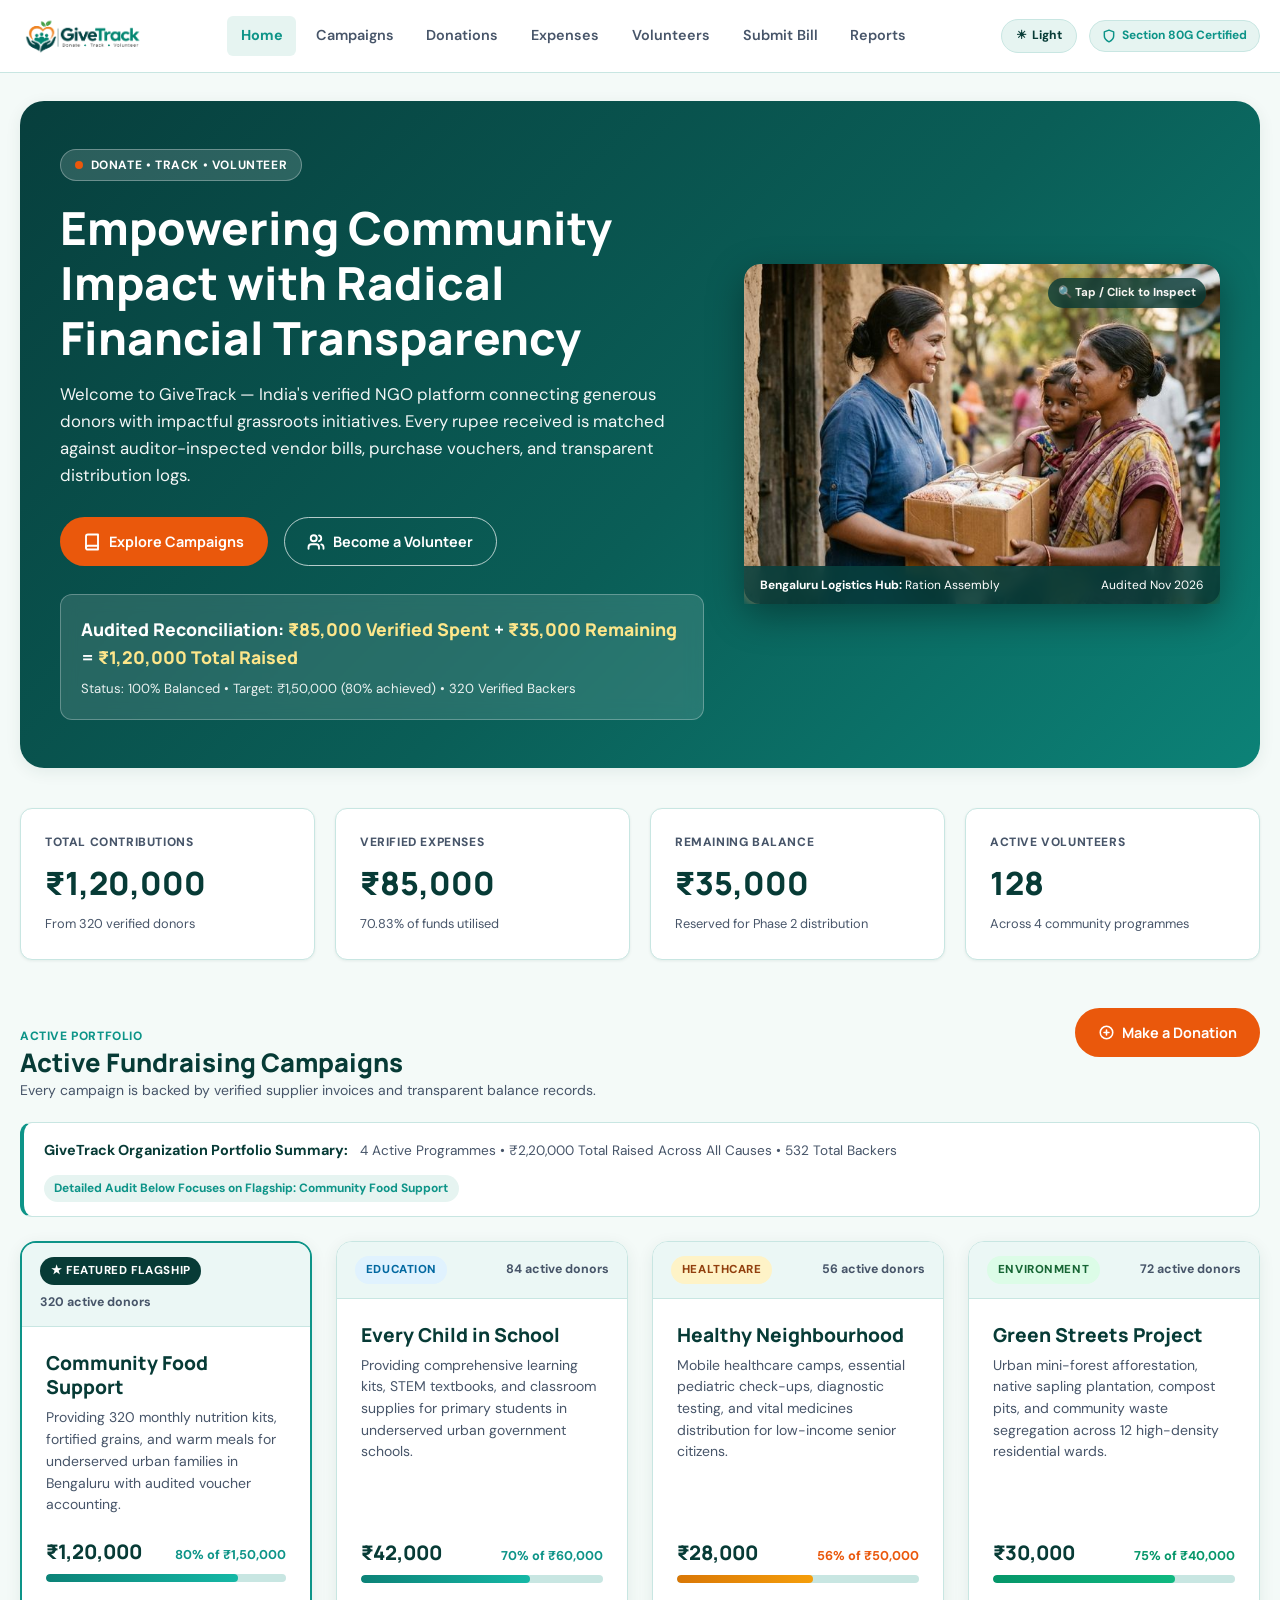
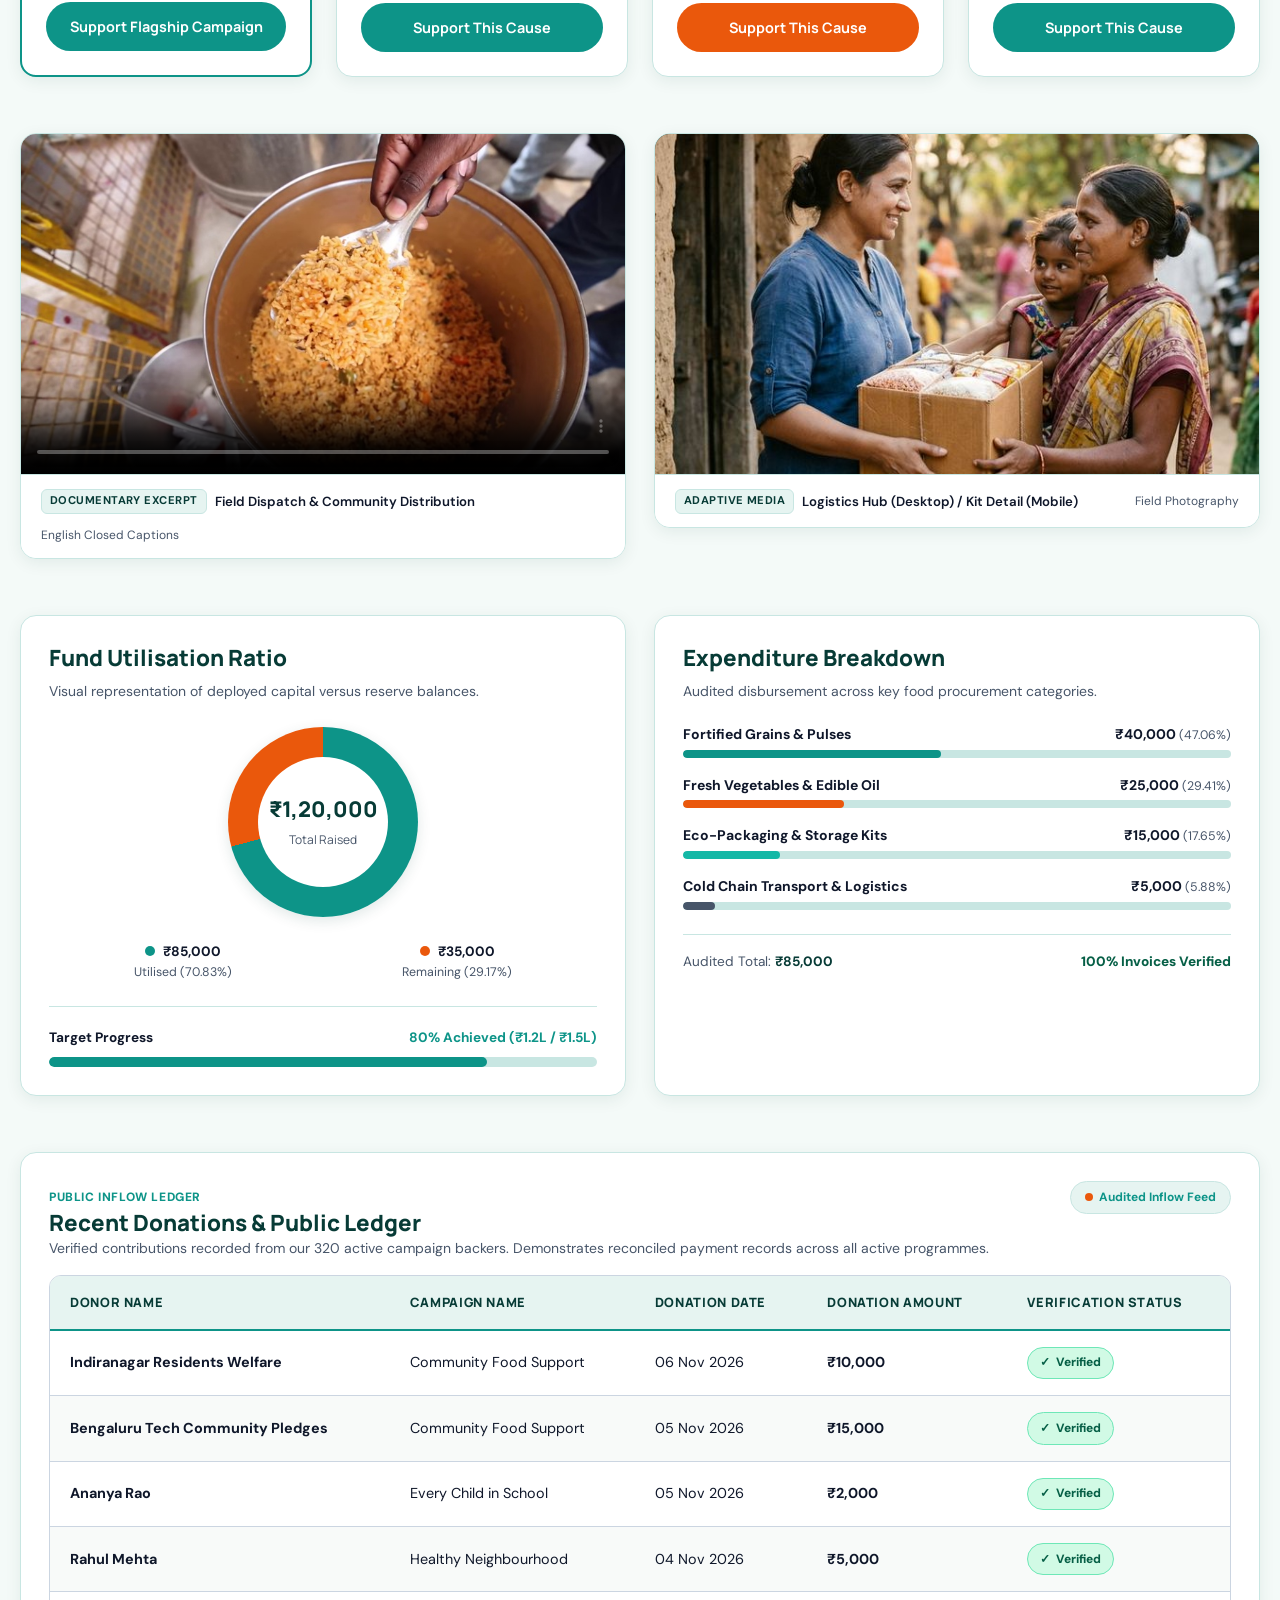
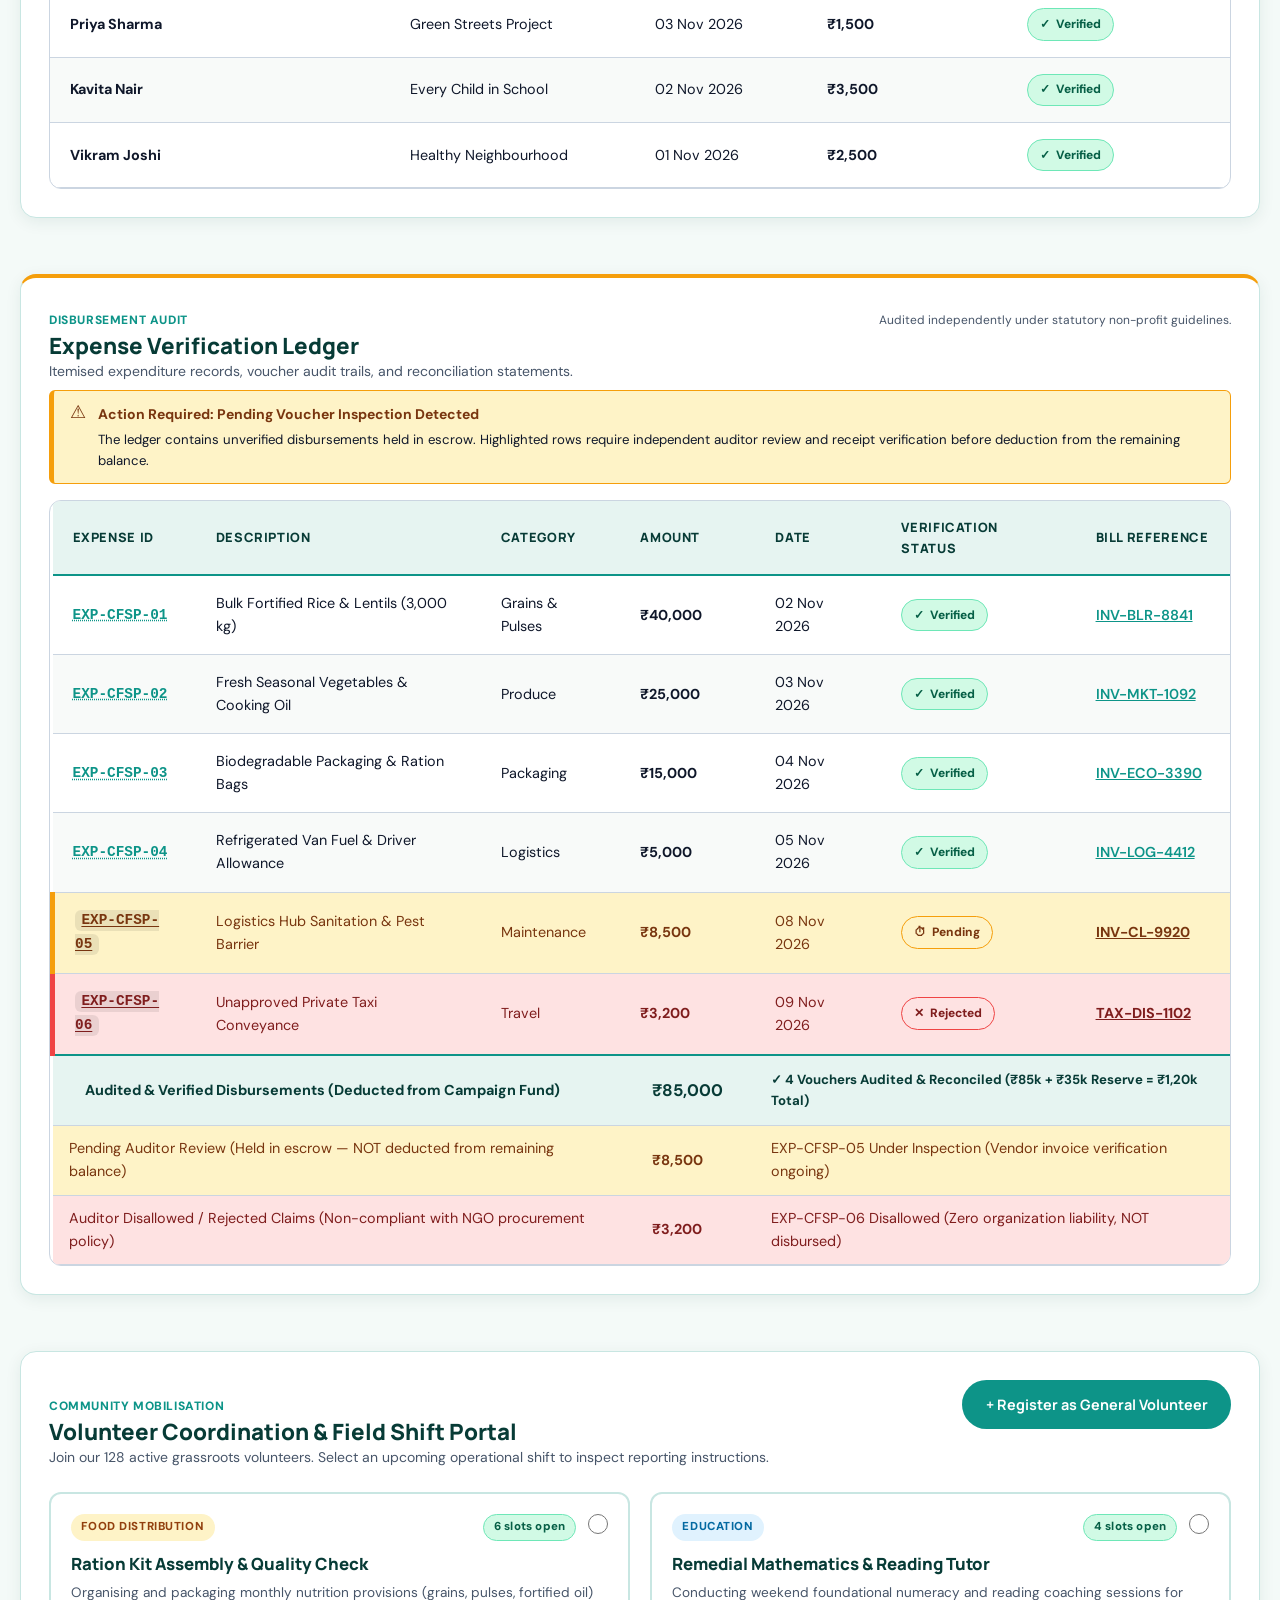
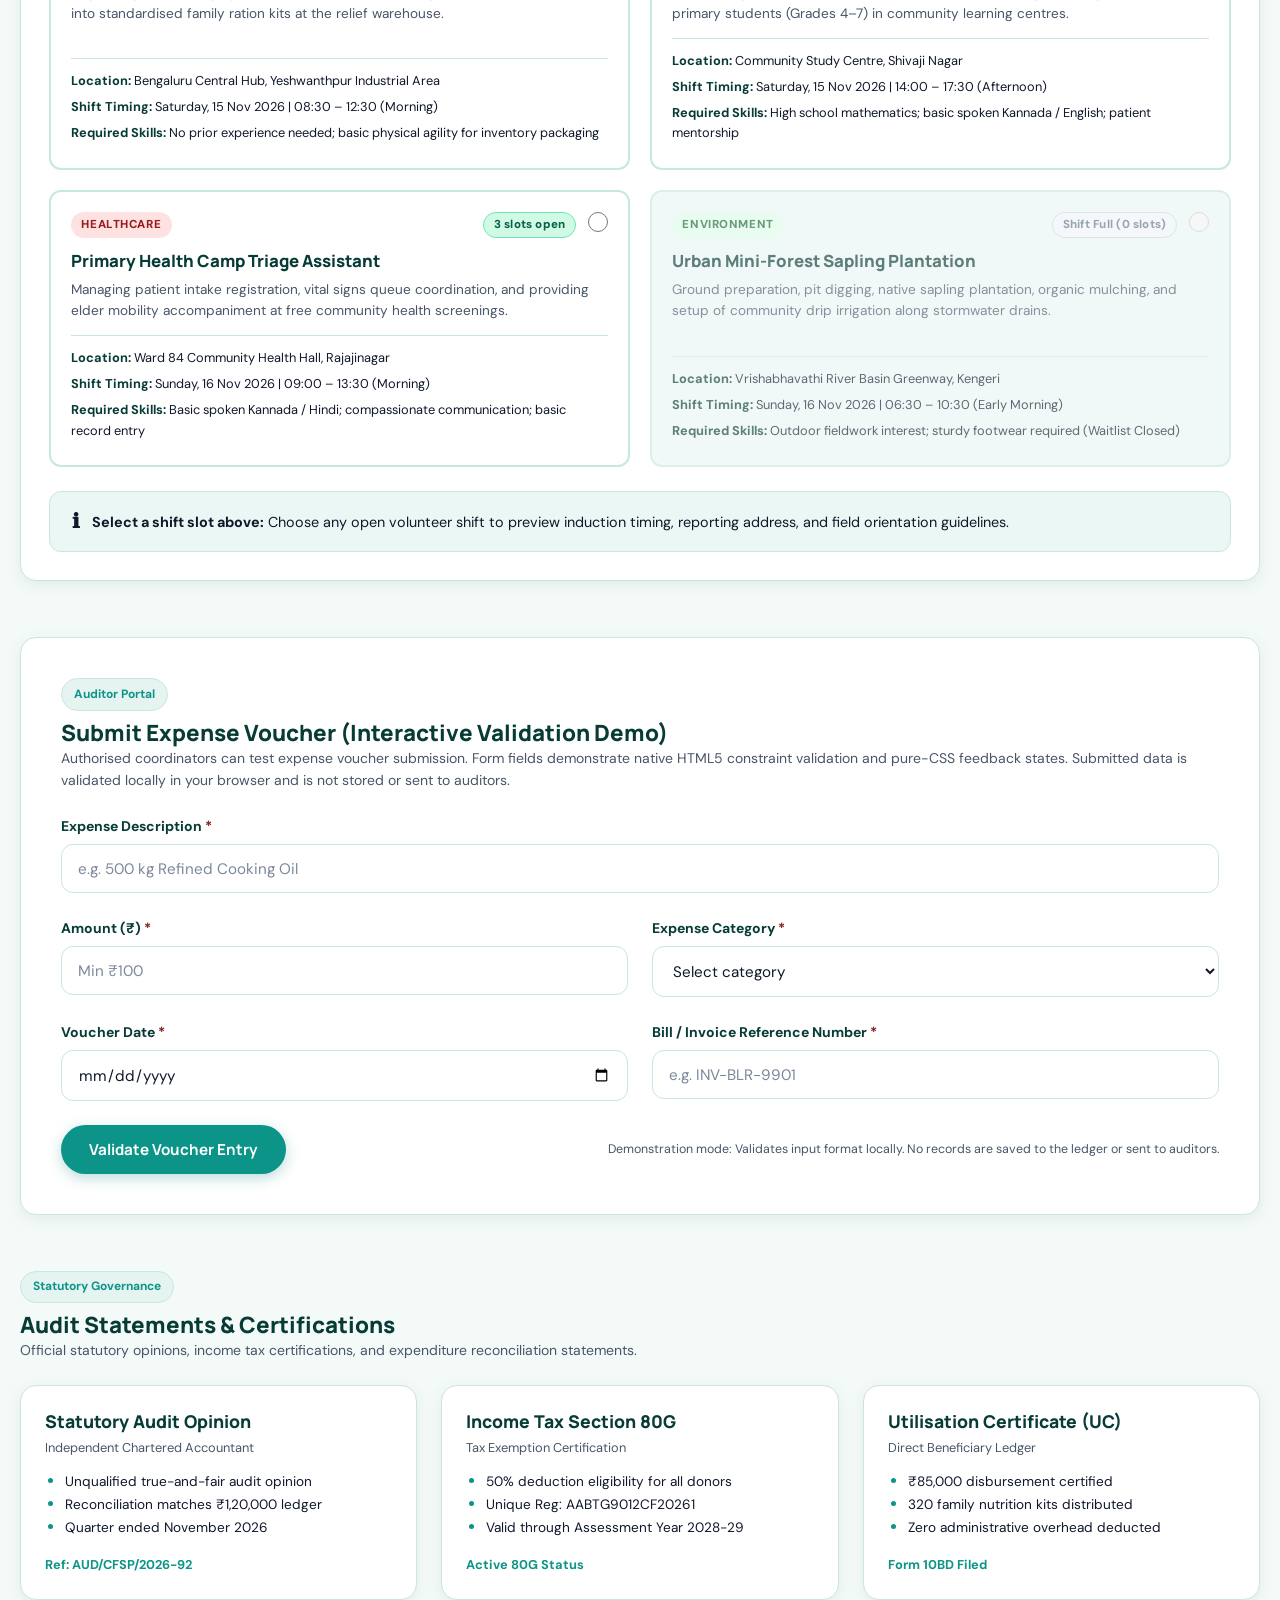
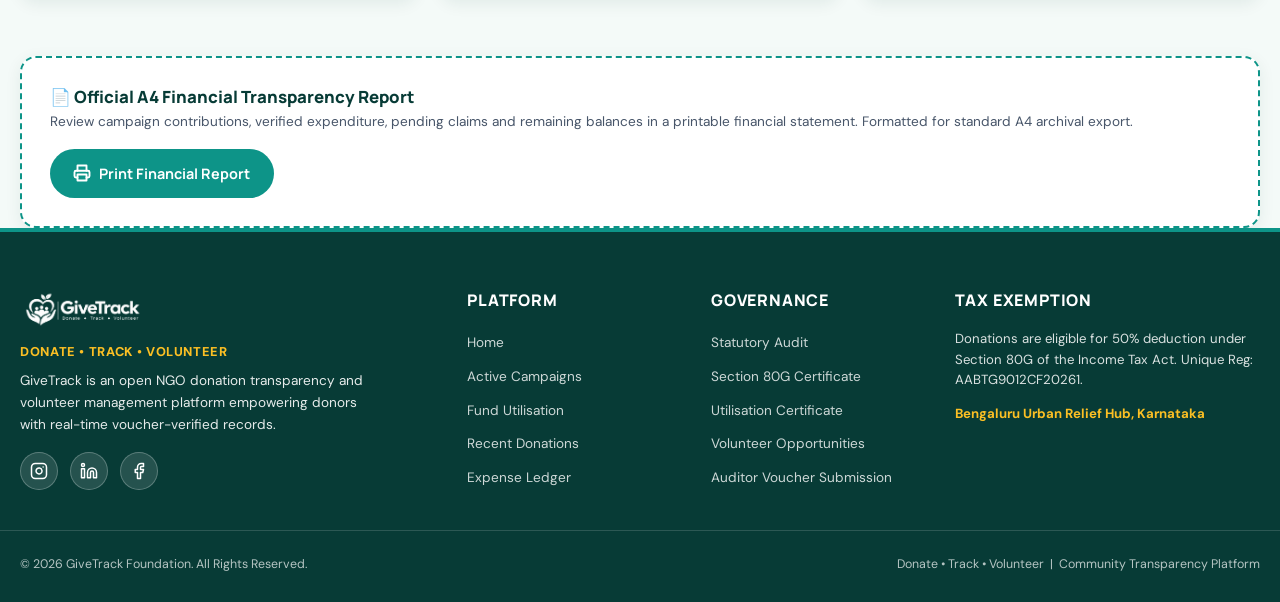
==== index.html @ a22a3635 "Lab 2 files" ====
<!DOCTYPE html>
<html lang="en">
<head>
  <meta charset="UTF-8" />
  <meta name="viewport" content="width=device-width, initial-scale=1.0" />
  <meta name="description" content="GiveTrack - NGO Donation Transparency and Volunteer Matching Platform. Real-time fund tracking, verified vouchers, and community empowerment." />
  <title>GiveTrack | NGO Donation Transparency & Volunteer Platform</title>

  <!-- Google Fonts: Manrope (Headings) & DM Sans (UI/Body) -->
  <link rel="preconnect" href="https://fonts.googleapis.com" />
  <link rel="preconnect" href="https://fonts.gstatic.com" crossorigin />
  <link href="https://fonts.googleapis.com/css2?family=DM+Sans:ital,opsz,wght@0,9..40,400..700;1,9..40,400..700&family=Manrope:wght@400..800&display=swap" rel="stylesheet" />

  <!-- 100% Pure Vanilla CSS (No Frameworks, Zero JavaScript) -->
  <link rel="stylesheet" href="style.css" />
</head>
<body>

  <!-- ====================================================================== -->
  <!-- ACCESSIBLE PURE CSS CONTROLS (Zero JavaScript)                         -->
  <!-- ====================================================================== -->
  <!-- 1. Pure CSS Theme Toggle Checkbox -->
  <input type="checkbox" id="theme-toggle" class="theme-toggle-input" aria-label="Toggle Dark Mode Theme" />

  <!-- 2. Pure CSS Mobile Navigation Drawer Checkbox -->
  <input type="checkbox" id="nav-toggle" class="nav-toggle-checkbox" aria-label="Toggle Mobile Navigation Menu" />

  <!-- ====================================================================== -->
  <!-- A. HEADER & PURE CSS NAVIGATION                                        -->
  <!-- ====================================================================== -->
  <header class="header-glass">
    <div class="max-w-7xl header-inner">
      
      <!-- GiveTrack Original Logo -->
      <a href="#home" class="brand-logo-link" aria-label="GiveTrack Home">
        <img src="assets/givetrack-logo.png" alt="GiveTrack Logo — Donate, Track, Volunteer" class="brand-logo-img" />
      </a>

      <!-- Mobile Hamburger Toggle Label -->
      <label for="nav-toggle" class="nav-toggle-label" aria-label="Open Navigation Menu">
        <svg viewBox="0 0 24 24" fill="none" stroke="currentColor" stroke-width="2.5" stroke-linecap="round" stroke-linejoin="round" aria-hidden="true">
          <line x1="3" y1="12" x2="21" y2="12"></line>
          <line x1="3" y1="6" x2="21" y2="6"></line>
          <line x1="3" y1="18" x2="21" y2="18"></line>
        </svg>
      </label>

      <!-- Main Navigation Menu -->
      <nav class="main-navigation" aria-label="Main Navigation">
        <a href="#home" class="nav-item active">Home</a>
        <a href="#campaigns" class="nav-item">Campaigns</a>
        <a href="#transparency" class="nav-item">Donations</a>
        <a href="#expenses" class="nav-item">Expenses</a>
        <a href="#volunteers" class="nav-item">Volunteers</a>
        <a href="#expense-submission" class="nav-item">Submit Bill</a>
        <a href="#reports" class="nav-item">Reports</a>
      </nav>

      <!-- Header Actions: Theme Switcher & Section 80G Certified Badge -->
      <div class="header-actions">
        <!-- Pure CSS Theme Toggle Control -->
        <label for="theme-toggle" class="theme-toggle-btn" tabindex="0" title="Switch Theme (Light / Dark)" aria-label="Toggle site theme">
          <span class="theme-icon-light" aria-hidden="true">☀ <span style="font-weight: 800;">Light</span></span>
          <span class="theme-icon-dark" aria-hidden="true">🌙 <span style="font-weight: 800;">Dark</span></span>
        </label>

        <span class="badge-audited">
          <svg width="14" height="14" viewBox="0 0 24 24" fill="none" stroke="currentColor" stroke-width="2.5" stroke-linecap="round" stroke-linejoin="round" aria-hidden="true">
            <path d="M12 22s8-4 8-10V5l-8-3-8 3v7c0 6 8 10 8 10z"></path>
          </svg>
          Section 80G Certified
        </span>
      </div>

    </div>
  </header>

  <main class="max-w-7xl">

    <!-- Print-Only Document Header (Active only in @media print) -->
    <div class="print-only-header" aria-hidden="true">
      <div style="display: flex; justify-content: space-between; align-items: flex-end; border-bottom: 2pt solid #073B36; padding-bottom: 8pt; margin-bottom: 12pt;">
        <div>
          <h1 style="font-size: 16pt; font-weight: 800; color: #073B36; margin: 0; letter-spacing: -0.01em;">GiveTrack™ Financial Transparency &amp; Audit Report</h1>
          <p style="font-size: 8.5pt; color: #334155; margin: 2pt 0 0;">Official Statutory Expenditure Reconciliation &bull; Community Food Support Programme</p>
        </div>
        <div style="text-align: right; font-size: 7.5pt; color: #475569; line-height: 1.35;">
          <strong>A4 Archival Report</strong><br>
          Date: 11 November 2026 &bull; Status: Reconciled
        </div>
      </div>
    </div>

    <!-- ==================================================================== -->
    <!-- B. HOMEPAGE WELCOME HERO                                                -->
    <!-- ==================================================================== -->
    <section id="home" class="welcome-hero" aria-labelledby="home-hero-heading">
      <div class="hero-grid">

        <!-- Left: Platform Mission & Quick Actions -->
        <div class="hero-content">
          <div class="tagline-pill">
            <span class="pulse-dot" aria-hidden="true"></span>
            <span>Donate • Track • Volunteer</span>
          </div>

          <h1 id="home-hero-heading" class="hero-title">
            Empowering Community Impact with Radical Financial Transparency
          </h1>

          <p class="hero-lead">
            Welcome to GiveTrack — India's verified NGO platform connecting generous donors with impactful grassroots initiatives. Every rupee received is matched against auditor-inspected vendor bills, purchase vouchers, and transparent distribution logs.
          </p>

          <!-- Action Buttons -->
          <div class="hero-cta-group">
            <a href="#campaigns" class="btn-orange">
              <svg width="18" height="18" viewBox="0 0 24 24" fill="none" stroke="currentColor" stroke-width="2.5" stroke-linecap="round" stroke-linejoin="round" aria-hidden="true"><path d="M4 19.5A2.5 2.5 0 0 1 6.5 17H20"/><path d="M6.5 2H20v20H6.5A2.5 2.5 0 0 1 4 19.5v-15A2.5 2.5 0 0 1 6.5 2z"/></svg>
              Explore Campaigns
            </a>
            <a href="#volunteers" class="btn-outline-white">
              <svg width="18" height="18" viewBox="0 0 24 24" fill="none" stroke="currentColor" stroke-width="2.5" stroke-linecap="round" stroke-linejoin="round" aria-hidden="true"><path d="M16 21v-2a4 4 0 0 0-4-4H6a4 4 0 0 0-4 4v2"/><circle cx="9" cy="7" r="4"/><path d="M22 21v-2a4 4 0 0 0-3-3.87"/><path d="M16 3.13a4 4 0 0 1 0 7.75"/></svg>
              Become a Volunteer
            </a>
          </div>

          <!-- Mandatory Financial Accounting Balance Formula -->
          <div class="reconciliation-card">
            <p class="reconciliation-formula">
              Audited Reconciliation:
              <span>₹85,000 Verified Spent</span> + <span>₹35,000 Remaining</span> = <span>₹1,20,000 Total Raised</span>
            </p>
            <p style="font-size: 0.825rem; color: rgba(255, 255, 255, 0.9); margin-top: 0.4rem;">
              Status: 100% Balanced • Target: ₹1,50,000 (80% achieved) • 320 Verified Backers
            </p>
          </div>
        </div>

        <!-- Right: Authentic Documentary Field Photography with Pure CSS Zoom Interaction -->
        <figure class="hero-photo-wrap" aria-label="GiveTrack community relief distribution hub">
          <input type="checkbox" id="hero-img-zoom" class="img-zoom-toggle" aria-label="Toggle enlarged photo inspection view" />
          <label for="hero-img-zoom" class="img-zoom-container" tabindex="0" title="Click, tap, or press Space to inspect photo" role="button" aria-pressed="false">
            <picture>
              <source media="(width < 40rem)" srcset="assets/campaign-mobile.jpg" />
              <source media="(width >= 40rem)" srcset="assets/campaign-desktop.jpg" />
              <img
                src="assets/campaign-desktop.jpg"
                alt="GiveTrack volunteers organising nutrition kits at Bengaluru community relief hub"
                class="hero-photo-img"
                width="580"
                height="340"
                loading="eager" />
            </picture>
            <span class="img-zoom-hint" aria-hidden="true">🔍 Tap / Click to Inspect</span>
            <span class="img-zoom-close" aria-hidden="true">✕ Click to Close</span>
          </label>
          <figcaption class="hero-photo-badge">
            <span><strong>Bengaluru Logistics Hub:</strong> Ration Assembly</span>
            <span>Audited Nov 2026</span>
          </figcaption>
        </figure>

      </div>
    </section>

    <!-- ==================================================================== -->
    <!-- C. DASHBOARD STATISTICS CARDS                                         -->
    <!-- ==================================================================== -->
    <section class="stats-grid" aria-label="Campaign Financial Statistics">
      <div class="stat-box">
        <p class="stat-label">Total Contributions</p>
        <p class="stat-val">₹1,20,000</p>
        <p class="stat-note">From 320 verified donors</p>
      </div>

      <div class="stat-box">
        <p class="stat-label">Verified Expenses</p>
        <p class="stat-val">₹85,000</p>
        <p class="stat-note">70.83% of funds utilised</p>
      </div>

      <div class="stat-box">
        <p class="stat-label">Remaining Balance</p>
        <p class="stat-val">₹35,000</p>
        <p class="stat-note">Reserved for Phase 2 distribution</p>
      </div>

      <div class="stat-box">
        <p class="stat-label">Active Volunteers</p>
        <p class="stat-val">128</p>
        <p class="stat-note">Across 4 community programmes</p>
      </div>
    </section>

    <!-- ==================================================================== -->
    <!-- D. ACTIVE CAMPAIGNS PORTFOLIO                                         -->
    <!-- ==================================================================== -->
    <section id="campaigns" style="margin-bottom: 3.5rem;" aria-labelledby="campaigns-heading">
      <div style="display: flex; flex-wrap: wrap; justify-content: space-between; align-items: baseline; gap: 0.5rem; margin-bottom: 1.25rem;">
        <div>
          <span style="font-size: 0.75rem; font-weight: 800; text-transform: uppercase; letter-spacing: 0.05em; color: var(--color-turquoise);">Active Portfolio</span>
          <h2 id="campaigns-heading" style="font-size: 1.6rem; font-weight: 800; color: var(--color-deep-teal);">
            Active Fundraising Campaigns
          </h2>
          <p style="font-size: 0.875rem; color: var(--color-muted);">
            Every campaign is backed by verified supplier invoices and transparent balance records.
          </p>
        </div>
        <a href="#simulate-donation" class="btn-orange">
          <svg width="15" height="15" viewBox="0 0 24 24" fill="none" stroke="currentColor" stroke-width="2.5" stroke-linecap="round" stroke-linejoin="round" aria-hidden="true"><circle cx="12" cy="12" r="10"/><line x1="12" y1="8" x2="12" y2="16"/><line x1="8" y1="12" x2="16" y2="12"/></svg>
          Make a Donation
        </a>
      </div>

      <!-- Portfolio Consolidated Rollup Banner -->
      <div style="background-color: var(--color-surface); border: 1px solid var(--color-mint-border); border-left: 4px solid var(--color-turquoise); border-radius: var(--radius-md); padding: 0.9rem 1.25rem; margin-bottom: 1.5rem; display: flex; flex-wrap: wrap; justify-content: space-between; align-items: center; gap: 0.75rem;">
        <div>
          <strong style="color: var(--color-deep-teal); font-size: 0.9rem;">GiveTrack Organization Portfolio Summary:</strong>
          <span style="font-size: 0.85rem; color: var(--color-muted); margin-left: 0.5rem;">4 Active Programmes • ₹2,20,000 Total Raised Across All Causes • 532 Total Backers</span>
        </div>
        <span style="font-size: 0.75rem; font-weight: 700; color: var(--color-turquoise); background-color: var(--color-light-mint); padding: 0.25rem 0.65rem; border-radius: var(--radius-full);">
          Detailed Audit Below Focuses on Flagship: Community Food Support
        </span>
      </div>

      <div class="campaigns-portfolio-grid">
        <!-- Campaign 0: Community Food Support Programme (Featured Flagship) -->
        <article class="campaign-card" style="border: 2px solid var(--color-turquoise);" aria-labelledby="c0-title">
          <div class="campaign-card-header" style="background-color: var(--color-surface-alt);">
            <span class="campaign-category-badge badge-flagship">★ Featured Flagship</span>
            <span class="campaign-donor-count">320 active donors</span>
          </div>
          <div class="campaign-card-body">
            <div>
              <h3 id="c0-title" class="campaign-card-title">Community Food Support</h3>
              <p class="campaign-card-desc">
                Providing 320 monthly nutrition kits, fortified grains, and warm meals for underserved urban families in Bengaluru with audited voucher accounting.
              </p>
            </div>
            <div>
              <div class="campaign-meta-row">
                <span style="font-family: var(--font-heading); font-size: 1.25rem; font-weight: 800; color: var(--color-deep-teal);">₹1,20,000</span>
                <span style="font-size: 0.8rem; font-weight: 700; color: var(--color-turquoise);">80% of ₹1,50,000</span>
              </div>
              <div class="campaign-progress-bar">
                <div class="campaign-progress-fill fill-turquoise" style="width: 80%;"></div>
              </div>
              <a href="#simulate-donation" class="btn-primary btn-block">Support Flagship Campaign</a>
            </div>
          </div>
        </article>

        <!-- Campaign 1: Every Child in School -->
        <article class="campaign-card" aria-labelledby="c1-title">
          <div class="campaign-card-header">
            <span class="campaign-category-badge badge-edu">Education</span>
            <span class="campaign-donor-count">84 active donors</span>
          </div>
          <div class="campaign-card-body">
            <div>
              <h3 id="c1-title" class="campaign-card-title">Every Child in School</h3>
              <p class="campaign-card-desc">
                Providing comprehensive learning kits, STEM textbooks, and classroom supplies for primary students in underserved urban government schools.
              </p>
            </div>
            <div>
              <div class="campaign-meta-row">
                <span style="font-family: var(--font-heading); font-size: 1.25rem; font-weight: 800; color: var(--color-deep-teal);">₹42,000</span>
                <span style="font-size: 0.8rem; font-weight: 700; color: var(--color-turquoise);">70% of ₹60,000</span>
              </div>
              <div class="campaign-progress-bar">
                <div class="campaign-progress-fill fill-turquoise" style="width: 70%;"></div>
              </div>
              <a href="#simulate-donation" class="btn-primary btn-block">Support This Cause</a>
            </div>
          </div>
        </article>

        <!-- Campaign 2: Healthy Neighbourhood -->
        <article class="campaign-card" aria-labelledby="c2-title">
          <div class="campaign-card-header">
            <span class="campaign-category-badge badge-health">Healthcare</span>
            <span class="campaign-donor-count">56 active donors</span>
          </div>
          <div class="campaign-card-body">
            <div>
              <h3 id="c2-title" class="campaign-card-title">Healthy Neighbourhood</h3>
              <p class="campaign-card-desc">
                Mobile healthcare camps, essential pediatric check-ups, diagnostic testing, and vital medicines distribution for low-income senior citizens.
              </p>
            </div>
            <div>
              <div class="campaign-meta-row">
                <span style="font-family: var(--font-heading); font-size: 1.25rem; font-weight: 800; color: var(--color-deep-teal);">₹28,000</span>
                <span style="font-size: 0.8rem; font-weight: 700; color: var(--color-orange);">56% of ₹50,000</span>
              </div>
              <div class="campaign-progress-bar">
                <div class="campaign-progress-fill fill-orange" style="width: 56%;"></div>
              </div>
              <a href="#simulate-donation" class="btn-orange btn-block">Support This Cause</a>
            </div>
          </div>
        </article>

        <!-- Campaign 3: Green Streets Project -->
        <article class="campaign-card" aria-labelledby="c3-title">
          <div class="campaign-card-header">
            <span class="campaign-category-badge badge-env">Environment</span>
            <span class="campaign-donor-count">72 active donors</span>
          </div>
          <div class="campaign-card-body">
            <div>
              <h3 id="c3-title" class="campaign-card-title">Green Streets Project</h3>
              <p class="campaign-card-desc">
                Urban mini-forest afforestation, native sapling plantation, compost pits, and community waste segregation across 12 high-density residential wards.
              </p>
            </div>
            <div>
              <div class="campaign-meta-row">
                <span style="font-family: var(--font-heading); font-size: 1.25rem; font-weight: 800; color: var(--color-deep-teal);">₹30,000</span>
                <span style="font-size: 0.8rem; font-weight: 700; color: #059669;">75% of ₹40,000</span>
              </div>
              <div class="campaign-progress-bar">
                <div class="campaign-progress-fill fill-emerald" style="width: 75%;"></div>
              </div>
              <a href="#simulate-donation" class="btn-primary btn-block">Support This Cause</a>
            </div>
          </div>
        </article>
      </div>
    </section>

    <!-- ==================================================================== -->
    <!-- E. CAMPAIGN IMPACT MEDIA: VIDEO, CAPTIONS & RESPONSIVE PICTURE        -->
    <!-- ==================================================================== -->
    <section class="media-section-grid" aria-labelledby="media-section-heading">
      
      <!-- Video Element with Custom WebVTT Captions -->
      <figure class="media-figure">
        <video 
          controls 
          preload="metadata" 
          poster="assets/video-poster.jpg" 
          width="600" 
          height="340">
          <source src="assets/campaign-impact.mp4" type="video/mp4" />
          <track 
            kind="captions" 
            src="captions/campaign-impact.vtt" 
            srclang="en" 
            label="English Captions" 
            default />
          Your browser does not support HTML5 video.
        </video>
        <figcaption class="media-caption">
          <div class="media-meta">
            <span class="media-badge">Documentary Excerpt</span>
            <span class="media-desc-title">Field Dispatch &amp; Community Distribution</span>
          </div>
          <span class="media-tech-tag">English Closed Captions</span>
        </figcaption>
      </figure>

      <!-- Context-Aware Picture (Desktop vs Mobile Different Images) -->
      <figure class="media-figure">
        <picture>
          <!-- Mobile view (width < 40rem) uses focused close-up food kit handover -->
          <source media="(width < 40rem)" srcset="assets/campaign-mobile.jpg" />
          <!-- Desktop wide distribution hub view -->
          <source media="(width >= 40rem)" srcset="assets/campaign-desktop.jpg" />
          <img 
            src="assets/campaign-desktop.jpg" 
            alt="GiveTrack Community Food Support central logistics hub in Bengaluru" 
            width="600" 
            height="340" />
        </picture>
        <figcaption class="media-caption">
          <div class="media-meta">
            <span class="media-badge">Adaptive Media</span>
            <span class="media-desc-title">Logistics Hub (Desktop) / Kit Detail (Mobile)</span>
          </div>
          <span class="media-tech-tag">Field Photography</span>
        </figcaption>
      </figure>

    </section>

    <!-- ==================================================================== -->
    <!-- F. DONATION TRANSPARENCY & FUND UTILISATION                           -->
    <!-- ==================================================================== -->
    <section id="transparency" class="transparency-layout" aria-labelledby="transparency-heading">
      
      <!-- Left Card: Fund Utilisation Visualisation (Pure CSS Conic Doughnut) -->
      <div class="gt-card">
        <h2 id="transparency-heading" style="font-size: 1.4rem; font-weight: 800; margin-bottom: 0.5rem;">
          Fund Utilisation Ratio
        </h2>
        <p style="font-size: 0.875rem; color: var(--color-muted); margin-bottom: 1.5rem;">
          Visual representation of deployed capital versus reserve balances.
        </p>

        <!-- Pure CSS Conic Gradient Doughnut -->
        <div class="css-doughnut" role="img" aria-label="Doughnut chart showing 70.83% funds utilised (₹85,000) and 29.17% remaining balance (₹35,000)">
          <div class="css-doughnut-label">
            <strong>₹1,20,000</strong>
            <span>Total Raised</span>
          </div>
        </div>

        <div style="margin-top: 1.5rem; display: flex; justify-content: space-around; text-align: center; font-size: 0.85rem;">
          <div>
            <span style="display: inline-block; width: 10px; height: 10px; border-radius: 50%; background: var(--color-turquoise); margin-right: 4px;"></span>
            <strong>₹85,000</strong>
            <p style="color: var(--color-muted); font-size: 0.775rem;">Utilised (70.83%)</p>
          </div>
          <div>
            <span style="display: inline-block; width: 10px; height: 10px; border-radius: 50%; background: var(--color-orange); margin-right: 4px;"></span>
            <strong>₹35,000</strong>
            <p style="color: var(--color-muted); font-size: 0.775rem;">Remaining (29.17%)</p>
          </div>
        </div>

        <!-- Overall Campaign Target Progress Bar -->
        <div style="margin-top: 1.5rem; padding-top: 1.25rem; border-top: 1px solid var(--color-mint-border);">
          <div style="display: flex; justify-content: space-between; font-size: 0.85rem; font-weight: 700;">
            <span>Target Progress</span>
            <span style="color: var(--color-turquoise);">80% Achieved (₹1.2L / ₹1.5L)</span>
          </div>
          <div class="progress-track-css" aria-label="Campaign 80% funded">
            <div class="progress-fill-css"></div>
          </div>
        </div>
      </div>

      <!-- Right Card: Expense Category Breakdown -->
      <div class="gt-card">
        <h2 style="font-size: 1.4rem; font-weight: 800; margin-bottom: 0.5rem;">
          Expenditure Breakdown
        </h2>
        <p style="font-size: 0.875rem; color: var(--color-muted); margin-bottom: 1.25rem;">
          Audited disbursement across key food procurement categories.
        </p>

        <div style="display: flex; flex-direction: column; gap: 1rem;">
          <div>
            <div style="display: flex; justify-content: space-between; font-size: 0.875rem; margin-bottom: 0.25rem;">
              <span style="font-weight: 700;">Fortified Grains & Pulses</span>
              <strong>₹40,000 <span style="font-size: 0.775rem; color: var(--color-muted); font-weight: 400;">(47.06%)</span></strong>
            </div>
            <div class="progress-track-css" style="margin: 0; height: 8px;">
              <div class="progress-fill-css" style="width: 47.06%; background: var(--color-turquoise);"></div>
            </div>
          </div>

          <div>
            <div style="display: flex; justify-content: space-between; font-size: 0.875rem; margin-bottom: 0.25rem;">
              <span style="font-weight: 700;">Fresh Vegetables & Edible Oil</span>
              <strong>₹25,000 <span style="font-size: 0.775rem; color: var(--color-muted); font-weight: 400;">(29.41%)</span></strong>
            </div>
            <div class="progress-track-css" style="margin: 0; height: 8px;">
              <div class="progress-fill-css" style="width: 29.41%; background: var(--color-orange);"></div>
            </div>
          </div>

          <div>
            <div style="display: flex; justify-content: space-between; font-size: 0.875rem; margin-bottom: 0.25rem;">
              <span style="font-weight: 700;">Eco-Packaging & Storage Kits</span>
              <strong>₹15,000 <span style="font-size: 0.775rem; color: var(--color-muted); font-weight: 400;">(17.65%)</span></strong>
            </div>
            <div class="progress-track-css" style="margin: 0; height: 8px;">
              <div class="progress-fill-css" style="width: 17.65%; background: var(--color-turquoise-light);"></div>
            </div>
          </div>

          <div>
            <div style="display: flex; justify-content: space-between; font-size: 0.875rem; margin-bottom: 0.25rem;">
              <span style="font-weight: 700;">Cold Chain Transport & Logistics</span>
              <strong>₹5,000 <span style="font-size: 0.775rem; color: var(--color-muted); font-weight: 400;">(5.88%)</span></strong>
            </div>
            <div class="progress-track-css" style="margin: 0; height: 8px;">
              <div class="progress-fill-css" style="width: 5.88%; background: var(--color-muted);"></div>
            </div>
          </div>
        </div>

        <div style="margin-top: 1.5rem; padding-top: 1rem; border-top: 1px solid var(--color-mint-border); font-size: 0.85rem; color: var(--color-muted); display: flex; justify-content: space-between;">
          <span>Audited Total: <strong style="color: var(--color-deep-teal);">₹85,000</strong></span>
          <span style="color: var(--color-success); font-weight: 800;">100% Invoices Verified</span>
        </div>
      </div>

    </section>

    <!-- ==================================================================== -->
    <!-- G. RECENT DONATIONS & INFLOW LEDGER                                   -->
    <!-- ==================================================================== -->
    <section id="donations" class="gt-card" style="margin-bottom: 3.5rem;" aria-labelledby="donations-heading">
      <div style="display: flex; flex-wrap: wrap; justify-content: space-between; align-items: baseline; gap: 0.5rem; margin-bottom: 1rem;">
        <div>
          <span style="font-size: 0.75rem; font-weight: 800; text-transform: uppercase; letter-spacing: 0.05em; color: var(--color-turquoise);">Public Inflow Ledger</span>
          <h2 id="donations-heading" style="font-size: 1.4rem; font-weight: 800;">
            Recent Donations & Public Ledger
          </h2>
          <p style="font-size: 0.875rem; color: var(--color-muted);">
            Verified contributions recorded from our 320 active campaign backers. Demonstrates reconciled payment records across all active programmes.
          </p>
        </div>
        <span style="display: inline-flex; align-items: center; gap: 0.4rem; font-size: 0.75rem; font-weight: 700; color: var(--color-turquoise); background-color: var(--color-light-mint); padding: 0.35rem 0.85rem; border-radius: var(--radius-full); border: 1px solid var(--color-mint-border);">
          <span class="pulse-dot" aria-hidden="true"></span>
          Audited Inflow Feed
        </span>
      </div>

      <div class="table-wrap">
        <table class="expense-table" aria-label="Recent donor contributions table">
          <thead>
            <tr>
              <th scope="col">Donor Name</th>
              <th scope="col">Campaign Name</th>
              <th scope="col">Donation Date</th>
              <th scope="col">Donation Amount</th>
              <th scope="col">Verification Status</th>
            </tr>
          </thead>
          <tbody>
            <tr>
              <td><strong>Indiranagar Residents Welfare</strong></td>
              <td>Community Food Support</td>
              <td>06 Nov 2026</td>
              <td><strong>₹10,000</strong></td>
              <td><span class="status-pill status-verified">Verified</span></td>
            </tr>
            <tr>
              <td><strong>Bengaluru Tech Community Pledges</strong></td>
              <td>Community Food Support</td>
              <td>05 Nov 2026</td>
              <td><strong>₹15,000</strong></td>
              <td><span class="status-pill status-verified">Verified</span></td>
            </tr>
            <tr>
              <td><strong>Ananya Rao</strong></td>
              <td>Every Child in School</td>
              <td>05 Nov 2026</td>
              <td><strong>₹2,000</strong></td>
              <td><span class="status-pill status-verified">Verified</span></td>
            </tr>
            <tr>
              <td><strong>Rahul Mehta</strong></td>
              <td>Healthy Neighbourhood</td>
              <td>04 Nov 2026</td>
              <td><strong>₹5,000</strong></td>
              <td><span class="status-pill status-verified">Verified</span></td>
            </tr>
            <tr>
              <td><strong>Priya Sharma</strong></td>
              <td>Green Streets Project</td>
              <td>03 Nov 2026</td>
              <td><strong>₹1,500</strong></td>
              <td><span class="status-pill status-verified">Verified</span></td>
            </tr>
            <tr>
              <td><strong>Kavita Nair</strong></td>
              <td>Every Child in School</td>
              <td>02 Nov 2026</td>
              <td><strong>₹3,500</strong></td>
              <td><span class="status-pill status-verified">Verified</span></td>
            </tr>
            <tr>
              <td><strong>Vikram Joshi</strong></td>
              <td>Healthy Neighbourhood</td>
              <td>01 Nov 2026</td>
              <td><strong>₹2,500</strong></td>
              <td><span class="status-pill status-verified">Verified</span></td>
            </tr>
          </tbody>
        </table>
      </div>
    </section>

    <!-- ==================================================================== -->
    <!-- H. EXPENSE VERIFICATION LEDGER (High Contrast Certified)             -->
    <!-- ==================================================================== -->
    <section id="expenses" class="gt-card" style="margin-bottom: 3.5rem;" aria-labelledby="expense-table-heading">
      <div style="display: flex; flex-wrap: wrap; justify-content: space-between; align-items: baseline; gap: 0.5rem; margin-bottom: 0.5rem;">
        <div>
          <span style="font-size: 0.75rem; font-weight: 800; text-transform: uppercase; letter-spacing: 0.05em; color: var(--color-turquoise);">Disbursement Audit</span>
          <h2 id="expense-table-heading" style="font-size: 1.4rem; font-weight: 800;">
            Expense Verification Ledger
          </h2>
          <p style="font-size: 0.875rem; color: var(--color-muted);">
            Itemised expenditure records, voucher audit trails, and reconciliation statements.
          </p>
        </div>
        <span style="font-size: 0.75rem; color: var(--color-muted);">
          Audited independently under statutory non-profit guidelines.
        </span>
      </div>

      <!-- Domain-Specific Alert Banner Activated via #expenses:has(.status-pending) -->
      <div class="ledger-audit-banner" role="alert">
        <span class="ledger-alert-icon" aria-hidden="true">⚠</span>
        <div>
          <strong>Action Required: Pending Voucher Inspection Detected</strong>
          <p style="margin: 0.2rem 0 0; font-size: 0.825rem;">
            The ledger contains unverified disbursements held in escrow. Highlighted rows require independent auditor review and receipt verification before deduction from the remaining balance.
          </p>
        </div>
      </div>

      <div class="table-wrap">
        <table class="expense-table" aria-label="Itemised voucher verification table">
          <thead>
            <tr>
              <th scope="col">Expense ID</th>
              <th scope="col">Description</th>
              <th scope="col">Category</th>
              <th scope="col">Amount</th>
              <th scope="col">Date</th>
              <th scope="col">Verification Status</th>
              <th scope="col">Bill Reference</th>
            </tr>
          </thead>
          <tbody>
            <!-- Row 1: Verified -->
            <tr>
              <td><code><a href="#voucher-01" class="voucher-id-link" title="Open voucher details modal for EXP-CFSP-01">EXP-CFSP-01</a></code></td>
              <td>Bulk Fortified Rice & Lentils (3,000 kg)</td>
              <td>Grains & Pulses</td>
              <td><strong>₹40,000</strong></td>
              <td>02 Nov 2026</td>
              <td><span class="status-pill status-verified">Verified</span></td>
              <td><a href="assets/vouchers/EXP-CFSP-01.pdf" class="voucher-link" target="_blank" download="EXP-CFSP-01-INV-BLR-8841.pdf" title="Download official verified voucher PDF">INV-BLR-8841</a></td>
            </tr>

            <!-- Row 2: Verified -->
            <tr>
              <td><code><a href="#voucher-02" class="voucher-id-link" title="Open voucher details modal for EXP-CFSP-02">EXP-CFSP-02</a></code></td>
              <td>Fresh Seasonal Vegetables & Cooking Oil</td>
              <td>Produce</td>
              <td><strong>₹25,000</strong></td>
              <td>03 Nov 2026</td>
              <td><span class="status-pill status-verified">Verified</span></td>
              <td><a href="assets/vouchers/EXP-CFSP-02.pdf" class="voucher-link" target="_blank" download="EXP-CFSP-02-INV-MKT-1092.pdf" title="Download official verified voucher PDF">INV-MKT-1092</a></td>
            </tr>

            <!-- Row 3: Verified -->
            <tr>
              <td><code><a href="#voucher-03" class="voucher-id-link" title="Open voucher details modal for EXP-CFSP-03">EXP-CFSP-03</a></code></td>
              <td>Biodegradable Packaging & Ration Bags</td>
              <td>Packaging</td>
              <td><strong>₹15,000</strong></td>
              <td>04 Nov 2026</td>
              <td><span class="status-pill status-verified">Verified</span></td>
              <td><a href="assets/vouchers/EXP-CFSP-03.pdf" class="voucher-link" target="_blank" download="EXP-CFSP-03-INV-ECO-3390.pdf" title="Download official verified voucher PDF">INV-ECO-3390</a></td>
            </tr>

            <!-- Row 4: Verified -->
            <tr>
              <td><code><a href="#voucher-04" class="voucher-id-link" title="Open voucher details modal for EXP-CFSP-04">EXP-CFSP-04</a></code></td>
              <td>Refrigerated Van Fuel & Driver Allowance</td>
              <td>Logistics</td>
              <td><strong>₹5,000</strong></td>
              <td>05 Nov 2026</td>
              <td><span class="status-pill status-verified">Verified</span></td>
              <td><a href="assets/vouchers/EXP-CFSP-04.pdf" class="voucher-link" target="_blank" download="EXP-CFSP-04-INV-LOG-4412.pdf" title="Download official verified voucher PDF">INV-LOG-4412</a></td>
            </tr>

            <!-- Row 5: Pending Verification State -->
            <tr>
              <td><code><a href="#voucher-05" class="voucher-id-link" title="Open voucher details modal for EXP-CFSP-05">EXP-CFSP-05</a></code></td>
              <td>Logistics Hub Sanitation & Pest Barrier</td>
              <td>Maintenance</td>
              <td><strong>₹8,500</strong></td>
              <td>08 Nov 2026</td>
              <td><span class="status-pill status-pending">Pending</span></td>
              <td><a href="assets/vouchers/EXP-CFSP-05.pdf" class="voucher-link" target="_blank" download="EXP-CFSP-05-INV-CL-9920.pdf" title="Download official pending voucher PDF">INV-CL-9920</a></td>
            </tr>

            <!-- Row 6: Rejected State -->
            <tr>
              <td><code><a href="#voucher-06" class="voucher-id-link" title="Open voucher details modal for EXP-CFSP-06">EXP-CFSP-06</a></code></td>
              <td>Unapproved Private Taxi Conveyance</td>
              <td>Travel</td>
              <td><strong>₹3,200</strong></td>
              <td>09 Nov 2026</td>
              <td><span class="status-pill status-rejected">Rejected</span></td>
              <td><a href="assets/vouchers/EXP-CFSP-06.pdf" class="voucher-link" target="_blank" download="EXP-CFSP-06-TAX-DIS-1102.pdf" title="Download official rejected voucher PDF">TAX-DIS-1102</a></td>
            </tr>
          </tbody>

          <!-- Table Footer: Audited vs Pending vs Disallowed Distinction -->
          <tfoot>
            <tr class="tfoot-verified-row">
              <td colspan="3">
                <strong>Audited & Verified Disbursements (Deducted from Campaign Fund)</strong>
              </td>
              <td style="font-size: 1.05rem;">
                <strong>₹85,000</strong>
              </td>
              <td colspan="3" style="font-size: 0.825rem; font-weight: 700;">
                ✓ 4 Vouchers Audited & Reconciled (₹85k + ₹35k Reserve = ₹1,20k Total)
              </td>
            </tr>
            <tr class="tfoot-pending-row">
              <td colspan="3">
                Pending Auditor Review (Held in escrow — NOT deducted from remaining balance)
              </td>
              <td>
                <strong>₹8,500</strong>
              </td>
              <td colspan="3">
                EXP-CFSP-05 Under Inspection (Vendor invoice verification ongoing)
              </td>
            </tr>
            <tr class="tfoot-rejected-row">
              <td colspan="3">
                Auditor Disallowed / Rejected Claims (Non-compliant with NGO procurement policy)
              </td>
              <td>
                <strong>₹3,200</strong>
              </td>
              <td colspan="3">
                EXP-CFSP-06 Disallowed (Zero organization liability, NOT disbursed)
              </td>
            </tr>
          </tfoot>
        </table>
      </div>
    </section>

    <!-- ==================================================================== -->
    <!-- I. VOLUNTEER SECTION & PURE CSS SHIFT REGISTRATION                   -->
    <!-- ==================================================================== -->
    <section id="volunteers" class="volunteer-section gt-card volunteer-shifts-container" style="margin-bottom: 3.5rem;" aria-labelledby="volunteer-heading">
      <div style="display: flex; flex-wrap: wrap; justify-content: space-between; align-items: baseline; gap: 0.5rem; margin-bottom: 1.5rem;">
        <div>
          <span style="font-size: 0.75rem; font-weight: 800; text-transform: uppercase; letter-spacing: 0.05em; color: var(--color-turquoise);">Community Mobilisation</span>
          <h2 id="volunteer-heading" style="font-size: 1.4rem; font-weight: 800;">
            Volunteer Coordination & Field Shift Portal
          </h2>
          <p style="font-size: 0.875rem; color: var(--color-muted);">
            Join our 128 active grassroots volunteers. Select an upcoming operational shift to inspect reporting instructions.
          </p>
        </div>
        <a href="#apply-volunteer" class="btn-primary">
          + Register as General Volunteer
        </a>
      </div>

      <!-- 4 Realistic NGO Volunteer Opportunities Grid -->
      <div class="volunteer-roster-grid">
        
        <!-- Opportunity 1: Food Distribution & Logistics -->
        <label class="shift-card" for="shift-food">
          <input type="radio" id="shift-food" name="volunteer-shift" class="shift-radio" aria-label="Select Ration Kit Assembly shift" />
          <div class="shift-header">
            <span class="role-tag-pill tag-food">Food Distribution</span>
            <span class="shift-status-pill status-open">6 slots open</span>
          </div>
          <h3 class="shift-title">Ration Kit Assembly & Quality Check</h3>
          <p class="shift-desc">
            Organising and packaging monthly nutrition provisions (grains, pulses, fortified oil) into standardised family ration kits at the relief warehouse.
          </p>
          <div class="shift-meta-list">
            <div class="shift-meta-item">
              <strong>Location:</strong> Bengaluru Central Hub, Yeshwanthpur Industrial Area
            </div>
            <div class="shift-meta-item">
              <strong>Shift Timing:</strong> Saturday, 15 Nov 2026 | 08:30 – 12:30 (Morning)
            </div>
            <div class="shift-meta-item">
              <strong>Required Skills:</strong> No prior experience needed; basic physical agility for inventory packaging
            </div>
          </div>
        </label>

        <!-- Opportunity 2: Education & Mentorship -->
        <label class="shift-card" for="shift-edu">
          <input type="radio" id="shift-edu" name="volunteer-shift" class="shift-radio" aria-label="Select Remedial Tutoring shift" />
          <div class="shift-header">
            <span class="role-tag-pill tag-edu">Education</span>
            <span class="shift-status-pill status-open">4 slots open</span>
          </div>
          <h3 class="shift-title">Remedial Mathematics & Reading Tutor</h3>
          <p class="shift-desc">
            Conducting weekend foundational numeracy and reading coaching sessions for primary students (Grades 4–7) in community learning centres.
          </p>
          <div class="shift-meta-list">
            <div class="shift-meta-item">
              <strong>Location:</strong> Community Study Centre, Shivaji Nagar
            </div>
            <div class="shift-meta-item">
              <strong>Shift Timing:</strong> Saturday, 15 Nov 2026 | 14:00 – 17:30 (Afternoon)
            </div>
            <div class="shift-meta-item">
              <strong>Required Skills:</strong> High school mathematics; basic spoken Kannada / English; patient mentorship
            </div>
          </div>
        </label>

        <!-- Opportunity 3: Healthcare Support -->
        <label class="shift-card" for="shift-health">
          <input type="radio" id="shift-health" name="volunteer-shift" class="shift-radio" aria-label="Select Primary Health Camp shift" />
          <div class="shift-header">
            <span class="role-tag-pill tag-health">Healthcare</span>
            <span class="shift-status-pill status-open">3 slots open</span>
          </div>
          <h3 class="shift-title">Primary Health Camp Triage Assistant</h3>
          <p class="shift-desc">
            Managing patient intake registration, vital signs queue coordination, and providing elder mobility accompaniment at free community health screenings.
          </p>
          <div class="shift-meta-list">
            <div class="shift-meta-item">
              <strong>Location:</strong> Ward 84 Community Health Hall, Rajajinagar
            </div>
            <div class="shift-meta-item">
              <strong>Shift Timing:</strong> Sunday, 16 Nov 2026 | 09:00 – 13:30 (Morning)
            </div>
            <div class="shift-meta-item">
              <strong>Required Skills:</strong> Basic spoken Kannada / Hindi; compassionate communication; basic record entry
            </div>
          </div>
        </label>

        <!-- Opportunity 4: Environmental Action (DISABLED - FULL) -->
        <label class="shift-card shift-card-disabled" for="shift-env">
          <input type="radio" id="shift-env" name="volunteer-shift" class="shift-radio" disabled aria-disabled="true" aria-label="Urban Mini-Forest shift full" />
          <div class="shift-header">
            <span class="role-tag-pill tag-env">Environment</span>
            <span class="shift-status-pill status-full">Shift Full (0 slots)</span>
          </div>
          <h3 class="shift-title">Urban Mini-Forest Sapling Plantation</h3>
          <p class="shift-desc">
            Ground preparation, pit digging, native sapling plantation, organic mulching, and setup of community drip irrigation along stormwater drains.
          </p>
          <div class="shift-meta-list">
            <div class="shift-meta-item">
              <strong>Location:</strong> Vrishabhavathi River Basin Greenway, Kengeri
            </div>
            <div class="shift-meta-item">
              <strong>Shift Timing:</strong> Sunday, 16 Nov 2026 | 06:30 – 10:30 (Early Morning)
            </div>
            <div class="shift-meta-item">
              <strong>Required Skills:</strong> Outdoor fieldwork interest; sturdy footwear required (Waitlist Closed)
            </div>
          </div>
        </label>

      </div>

      <!-- Pure CSS Interactive Shift Confirmation & Instructions Area -->
      <div class="shift-status-container" role="status" aria-live="polite">
        <!-- Default State: No shift selected -->
        <div class="shift-msg shift-msg-default">
          <span class="shift-msg-icon" aria-hidden="true">ℹ</span>
          <div>
            <strong>Select a shift slot above:</strong> Choose any open volunteer shift to preview induction timing, reporting address, and field orientation guidelines.
          </div>
        </div>

        <!-- Shift 1 Selection State -->
        <div class="shift-msg shift-msg-food">
          <span class="shift-msg-icon" aria-hidden="true">✓</span>
          <div>
            <strong>Shift Selected: Ration Kit Assembly & Quality Check (Saturday 08:30–12:30)</strong>
            <p style="margin: 0.35rem 0 0.25rem; font-size: 0.85rem;">
              Reporting Address: Bengaluru Central Hub, Yeshwanthpur Industrial Area. Please arrive 15 minutes prior to shift time with government photo ID and wear comfortable closed-toe shoes. Gloves and sanitised aprons are provided on-site.
            </p>
            <p class="shift-disclaimer" style="margin: 0.35rem 0 0; font-size: 0.775rem;">
              To confirm your attendance and receive induction materials, please submit your registration using the "Register as General Volunteer" button above.
            </p>
          </div>
        </div>

        <!-- Shift 2 Selection State -->
        <div class="shift-msg shift-msg-edu">
          <span class="shift-msg-icon" aria-hidden="true">✓</span>
          <div>
            <strong>Shift Selected: Remedial Mathematics & Reading Tutor (Saturday 14:00–17:30)</strong>
            <p style="margin: 0.35rem 0 0.25rem; font-size: 0.85rem;">
              Reporting Address: Community Study Centre, Shivaji Nagar. Tutor briefing and learning material distribution commence promptly at 13:45. Flashcards and worksheets will be provided by the education coordinator.
            </p>
            <p class="shift-disclaimer" style="margin: 0.35rem 0 0; font-size: 0.775rem;">
              To confirm your attendance and receive induction materials, please submit your registration using the "Register as General Volunteer" button above.
            </p>
          </div>
        </div>

        <!-- Shift 3 Selection State -->
        <div class="shift-msg shift-msg-health">
          <span class="shift-msg-icon" aria-hidden="true">✓</span>
          <div>
            <strong>Shift Selected: Primary Health Camp Triage Assistant (Sunday 09:00–13:30)</strong>
            <p style="margin: 0.35rem 0 0.25rem; font-size: 0.85rem;">
              Reporting Address: Ward 84 Community Health Hall, Rajajinagar. Triage protocol orientation begins at 08:45 sharp. Protective masks, hand sanitiser, and volunteer badges will be issued at the registration desk.
            </p>
            <p class="shift-disclaimer" style="margin: 0.35rem 0 0; font-size: 0.775rem;">
              To confirm your attendance and receive induction materials, please submit your registration using the "Register as General Volunteer" button above.
            </p>
          </div>
        </div>
      </div>
    </section>

    <!-- ==================================================================== -->
    <!-- J. SUBMIT EXPENSE VOUCHER (Interactive Form Validation Demo)         -->
    <!-- ==================================================================== -->
    <section id="expense-submission" class="expense-form-wrap" aria-labelledby="form-heading">
      <div>
        <span class="badge-audited" style="margin-bottom: 0.5rem;">Auditor Portal</span>
        <h2 id="form-heading" style="font-size: 1.4rem; font-weight: 800;">
          Submit Expense Voucher (Interactive Validation Demo)
        </h2>
        <p style="font-size: 0.875rem; color: var(--color-muted);">
          Authorised coordinators can test expense voucher submission. Form fields demonstrate native HTML5 constraint validation and pure-CSS feedback states. Submitted data is validated locally in your browser and is not stored or sent to auditors.
        </p>
      </div>

      <form id="expense-voucher-form">
        <div class="form-grid">
          
          <!-- Field 1: Description -->
          <div class="form-group full-width">
            <label class="form-label" for="exp-desc">
              Expense Description <span style="color: var(--color-danger);">*</span>
            </label>
            <input 
              type="text" 
              id="exp-desc" 
              name="exp-desc" 
              class="form-control" 
              placeholder="e.g. 500 kg Refined Cooking Oil" 
              required 
              minlength="5" />
            <span class="error-msg">Description must be at least 5 characters long.</span>
            <span class="valid-indicator">✓ Valid description</span>
          </div>

          <!-- Field 2: Amount -->
          <div class="form-group">
            <label class="form-label" for="exp-amount">
              Amount (₹) <span style="color: var(--color-danger);">*</span>
            </label>
            <input 
              type="number" 
              id="exp-amount" 
              name="exp-amount" 
              class="form-control" 
              placeholder="Min ₹100" 
              required 
              min="100" 
              max="100000" />
            <span class="error-msg">Amount must be between ₹100 and ₹1,00,000.</span>
            <span class="valid-indicator">✓ Valid amount</span>
          </div>

          <!-- Field 3: Category -->
          <div class="form-group">
            <label class="form-label" for="exp-cat">
              Expense Category <span style="color: var(--color-danger);">*</span>
            </label>
            <select id="exp-cat" name="exp-cat" class="form-control" required>
              <option value="" disabled selected>Select category</option>
              <option value="grains">Grains & Pulses</option>
              <option value="produce">Fresh Produce</option>
              <option value="packaging">Packaging Kits</option>
              <option value="transport">Logistics & Cold Storage</option>
            </select>
            <span class="error-msg">Please select an expense category.</span>
            <span class="valid-indicator">✓ Category selected</span>
          </div>

          <!-- Field 4: Expense Date -->
          <div class="form-group">
            <label class="form-label" for="exp-date">
              Voucher Date <span style="color: var(--color-danger);">*</span>
            </label>
            <input 
              type="date" 
              id="exp-date" 
              name="exp-date" 
              class="form-control" 
              required />
            <span class="error-msg">Please select a valid voucher date.</span>
            <span class="valid-indicator">✓ Valid date</span>
          </div>

          <!-- Field 5: Invoice Reference ID -->
          <div class="form-group">
            <label class="form-label" for="exp-ref">
              Bill / Invoice Reference Number <span style="color: var(--color-danger);">*</span>
            </label>
            <input 
              type="text" 
              id="exp-ref" 
              name="exp-ref" 
              class="form-control" 
              placeholder="e.g. INV-BLR-9901" 
              required 
              pattern="^[A-Z0-9-]{6,16}$" />
            <span class="error-msg">Must be 6-16 characters uppercase letters, numbers, or hyphens (e.g. INV-BLR-9901).</span>
            <span class="valid-indicator">✓ Valid reference format</span>
          </div>

        </div>

        <div style="margin-top: 1.5rem; display: flex; align-items: center; justify-content: space-between; flex-wrap: wrap; gap: 1rem;">
          <button type="submit" class="btn-submit-expense">
            Validate Voucher Entry
          </button>
          <span style="font-size: 0.775rem; color: var(--color-muted);">
            Demonstration mode: Validates input format locally. No records are saved to the ledger or sent to auditors.
          </span>
        </div>
      </form>
    </section>

    <!-- ==================================================================== -->
    <!-- K. AUDIT CERTIFICATIONS & REPORTS                                    -->
    <!-- ==================================================================== -->
    <section id="reports" aria-labelledby="reports-heading">
      <div style="margin-bottom: 1.5rem;">
        <span class="badge-audited" style="margin-bottom: 0.5rem;">Statutory Governance</span>
        <h2 id="reports-heading" style="font-size: 1.4rem; font-weight: 800;">
          Audit Statements & Certifications
        </h2>
        <p style="font-size: 0.875rem; color: var(--color-muted);">
          Official statutory opinions, income tax certifications, and expenditure reconciliation statements.
        </p>
      </div>

      <div class="reports-grid">
        <div class="report-card">
          <div>
            <h3 style="font-size: 1.1rem; font-weight: 800; margin-bottom: 0.35rem; color: var(--color-deep-teal);">Statutory Audit Opinion</h3>
            <p style="font-size: 0.8rem; color: var(--color-muted); margin-bottom: 0.75rem;">Independent Chartered Accountant</p>
            <ul class="report-list" style="font-size: 0.85rem; color: var(--color-ink); padding-left: 1.25rem; line-height: 1.6;">
              <li>Unqualified true-and-fair audit opinion</li>
              <li>Reconciliation matches ₹1,20,000 ledger</li>
              <li>Quarter ended November 2026</li>
            </ul>
          </div>
          <p style="margin-top: 1rem; font-size: 0.8rem; color: var(--color-turquoise); font-weight: 700;">Ref: AUD/CFSP/2026-92</p>
        </div>

        <div class="report-card">
          <div>
            <h3 style="font-size: 1.1rem; font-weight: 800; margin-bottom: 0.35rem; color: var(--color-deep-teal);">Income Tax Section 80G</h3>
            <p style="font-size: 0.8rem; color: var(--color-muted); margin-bottom: 0.75rem;">Tax Exemption Certification</p>
            <ul class="report-list" style="font-size: 0.85rem; color: var(--color-ink); padding-left: 1.25rem; line-height: 1.6;">
              <li>50% deduction eligibility for all donors</li>
              <li>Unique Reg: AABTG9012CF20261</li>
              <li>Valid through Assessment Year 2028-29</li>
            </ul>
          </div>
          <p style="margin-top: 1rem; font-size: 0.8rem; color: var(--color-turquoise); font-weight: 700;">Active 80G Status</p>
        </div>

        <div class="report-card">
          <div>
            <h3 style="font-size: 1.1rem; font-weight: 800; margin-bottom: 0.35rem; color: var(--color-deep-teal);">Utilisation Certificate (UC)</h3>
            <p style="font-size: 0.8rem; color: var(--color-muted); margin-bottom: 0.75rem;">Direct Beneficiary Ledger</p>
            <ul class="report-list" style="font-size: 0.85rem; color: var(--color-ink); padding-left: 1.25rem; line-height: 1.6;">
              <li>₹85,000 disbursement certified</li>
              <li>320 family nutrition kits distributed</li>
              <li>Zero administrative overhead deducted</li>
            </ul>
          </div>
          <p style="margin-top: 1rem; font-size: 0.8rem; color: var(--color-turquoise); font-weight: 700;">Form 10BD Filed</p>
        </div>
      </div>

      <!-- Dedicated Print Action Callout -->
      <div class="print-action-card gt-card" style="margin-top: 1.5rem; display: flex; align-items: center; justify-content: space-between; flex-wrap: wrap; gap: 1rem; border: 2px dashed var(--color-turquoise);">
        <div>
          <h3 style="font-size: 1.05rem; font-weight: 800; color: var(--color-deep-teal); margin-bottom: 0.25rem;">
            📄 Official A4 Financial Transparency Report
          </h3>
          <p style="font-size: 0.85rem; color: var(--color-muted); margin: 0;">
            Review campaign contributions, verified expenditure, pending claims and remaining balances in a printable financial statement. Formatted for standard A4 archival export.
          </p>
        </div>
        <a href="#expenses" class="btn-primary" style="display: inline-flex; align-items: center; gap: 0.5rem;" title="Review itemised expenditure records in printable view">
          <svg width="18" height="18" viewBox="0 0 24 24" fill="none" stroke="currentColor" stroke-width="2.5" stroke-linecap="round" stroke-linejoin="round" aria-hidden="true"><polyline points="6 9 6 2 18 2 18 9"></polyline><path d="M6 18H4a2 2 0 0 1-2-2v-5a2 2 0 0 1 2-2h16a2 2 0 0 1 2 2v5a2 2 0 0 1-2 2h-2"></path><rect x="6" y="14" width="12" height="8"></rect></svg>
          <span>Print Financial Report</span>
        </a>
      </div>
    </section>

    <!-- Official Statutory Print Declaration (Displayed only when printing) -->
    <div class="print-footer-declaration">
      <p><strong>GIVETRACK STATUTORY AUDIT DECLARATION (A4 ARCHIVAL PRINT RECORD):</strong></p>
      <p>This document certifies the financial position of the GiveTrack Community Food Support Programme as on 11 November 2026. Total community donations received: ₹1,20,000. Verified programme disbursements: ₹85,000. Uncommitted balance held in escrow: ₹35,000. All vouchers, vendor invoices, and distribution logs have been verified in accordance with open non-profit financial transparency standards. Sample educational demonstration record.</p>
    </div>

  </main>

  <!-- ====================================================================== -->
  <!-- L. FOOTER & ACCESSIBLE SOCIAL LINKS                                    -->
  <!-- ====================================================================== -->
  <footer class="site-footer">
    <div class="max-w-7xl footer-grid">
      
      <!-- Column 1: GiveTrack Logo & Description -->
      <div>
        <div class="footer-logo-wrap">
          <img src="assets/givetrack-logo.png" alt="GiveTrack Logo" class="footer-logo-img" />
        </div>
        <p style="font-size: 0.8rem; font-weight: 800; color: #FBBF24; text-transform: uppercase; letter-spacing: 0.05em; margin-bottom: 0.5rem;">
          Donate • Track • Volunteer
        </p>
        <p style="font-size: 0.85rem; color: rgba(255, 255, 255, 0.9); line-height: 1.6; max-width: 22rem;">
          GiveTrack is an open NGO donation transparency and volunteer management platform empowering donors with real-time voucher-verified records.
        </p>
        <div class="social-links" aria-label="GiveTrack Social Channels">
          <a href="https://instagram.com/givetrack" target="_blank" rel="noopener" class="social-pill" aria-label="Instagram">
            <svg width="18" height="18" viewBox="0 0 24 24" fill="none" stroke="currentColor" stroke-width="2" stroke-linecap="round" stroke-linejoin="round" aria-hidden="true"><rect x="2" y="2" width="20" height="20" rx="5" ry="5"></rect><path d="M16 11.37A4 4 0 1 1 12.63 8 4 4 0 0 1 16 11.37z"></path><line x1="17.5" y1="6.5" x2="17.51" y2="6.5"></line></svg>
          </a>
          <a href="https://linkedin.com/company/givetrack" target="_blank" rel="noopener" class="social-pill" aria-label="LinkedIn">
            <svg width="18" height="18" viewBox="0 0 24 24" fill="none" stroke="currentColor" stroke-width="2" stroke-linecap="round" stroke-linejoin="round" aria-hidden="true"><path d="M16 8a6 6 0 0 1 6 6v7h-4v-7a2 2 0 0 0-2-2 2 2 0 0 0-2 2v7h-4v-7a6 6 0 0 1 6-6z"></path><rect x="2" y="9" width="4" height="12"></rect><circle cx="4" cy="4" r="2"></circle></svg>
          </a>
          <a href="https://facebook.com/givetrack" target="_blank" rel="noopener" class="social-pill" aria-label="Facebook">
            <svg width="18" height="18" viewBox="0 0 24 24" fill="none" stroke="currentColor" stroke-width="2" stroke-linecap="round" stroke-linejoin="round" aria-hidden="true"><path d="M18 2h-3a5 5 0 0 0-5 5v3H7v4h3v8h4v-8h3l1-4h-4V7a1 1 0 0 1 1-1h3z"></path></svg>
          </a>
        </div>
      </div>

      <!-- Column 2: Quick Platform Links -->
      <div>
        <p class="footer-col-title">Platform</p>
        <ul class="footer-links-list">
          <li><a href="#home">Home</a></li>
          <li><a href="#campaigns">Active Campaigns</a></li>
          <li><a href="#transparency">Fund Utilisation</a></li>
          <li><a href="#donations">Recent Donations</a></li>
          <li><a href="#expenses">Expense Ledger</a></li>
        </ul>
      </div>

      <!-- Column 3: Governance & Audits -->
      <div>
        <p class="footer-col-title">Governance</p>
        <ul class="footer-links-list">
          <li><a href="#reports">Statutory Audit</a></li>
          <li><a href="#reports">Section 80G Certificate</a></li>
          <li><a href="#reports">Utilisation Certificate</a></li>
          <li><a href="#volunteers">Volunteer Opportunities</a></li>
          <li><a href="#expense-submission">Auditor Voucher Submission</a></li>
        </ul>
      </div>

      <!-- Column 4: Tax Exemption & Contact -->
      <div>
        <p class="footer-col-title">Tax Exemption</p>
        <p style="font-size: 0.825rem; color: rgba(255, 255, 255, 0.85); line-height: 1.55; margin-bottom: 0.75rem;">
          Donations are eligible for 50% deduction under Section 80G of the Income Tax Act. Unique Reg: AABTG9012CF20261.
        </p>
        <p style="font-size: 0.825rem; color: #FBBF24; font-weight: 700;">
          Bengaluru Urban Relief Hub, Karnataka
        </p>
      </div>

    </div>

    <!-- Bottom Copyright -->
    <div class="max-w-7xl footer-bottom-bar">
      <span>&copy; 2026 GiveTrack Foundation. All Rights Reserved.</span>
      <span>Donate • Track • Volunteer &nbsp;|&nbsp; Community Transparency Platform</span>
    </div>
  </footer>

  <!-- ====================================================================== -->
  <!-- MODAL 1: MAKE A DONATION PLEDGE                                         -->
  <!-- ====================================================================== -->
  <aside id="simulate-donation" class="modal-overlay" role="dialog" aria-modal="true" aria-labelledby="modal-donate-title">
    <div class="modal-dialog">
      <a href="#" class="modal-close-btn" aria-label="Close Donation Modal">&times;</a>
      
      <div style="display: flex; align-items: center; gap: 0.75rem; margin-bottom: 1rem;">
        <div style="width: 40px; height: 40px; border-radius: 50%; background: var(--color-light-mint); display: flex; align-items: center; justify-content: center; color: var(--color-turquoise);">
          <svg width="22" height="22" viewBox="0 0 24 24" fill="none" stroke="currentColor" stroke-width="2.5" stroke-linecap="round" stroke-linejoin="round" aria-hidden="true"><path d="M12 2v20M17 5H9.5a3.5 3.5 0 0 0 0 7h5a3.5 3.5 0 0 1 0 7H6"/></svg>
        </div>
        <div>
          <h3 id="modal-donate-title" style="font-size: 1.25rem; font-weight: 800; color: var(--color-deep-teal); margin: 0;">
            Make a Donation
          </h3>
          <p style="font-size: 0.8rem; color: var(--color-muted); margin: 0;">
            Support community welfare programmes through transparent, auditable contributions.
          </p>
        </div>
      </div>

      <form action="#donations" method="get">
        <div class="form-group" style="margin-bottom: 1rem;">
          <label class="form-label" for="sim-donor-name">Your Full Name</label>
          <input type="text" id="sim-donor-name" class="form-control" placeholder="Enter your full name" required />
        </div>

        <div class="form-group" style="margin-bottom: 1rem;">
          <label class="form-label" for="sim-campaign">Select Campaign</label>
          <select id="sim-campaign" class="form-control" required>
            <option value="cfsp">Community Food Support Programme (Bengaluru Hub)</option>
            <option value="edu">Every Child in School</option>
            <option value="health">Healthy Neighbourhood</option>
            <option value="env">Green Streets Project</option>
          </select>
        </div>

        <div class="form-group" style="margin-bottom: 1.25rem;">
          <label class="form-label" for="sim-amount">Donation Amount (₹ INR)</label>
          <input type="number" id="sim-amount" class="form-control" placeholder="e.g. 2500" min="100" step="100" required />
        </div>

        <div style="display: flex; gap: 0.75rem; justify-content: flex-end;">
          <a href="#" class="btn-outline">Cancel</a>
          <button type="submit" class="btn-primary">Submit Demo Pledge</button>
        </div>
        <p style="font-size: 0.75rem; color: var(--color-muted); margin-top: 0.85rem; text-align: center; border-top: 1px dashed var(--color-mint-border); padding-top: 0.6rem; line-height: 1.45;">
          Demonstration only — this form does not process real payments or store donor information. Contact GiveTrack Foundation to complete an official contribution.
        </p>
      </form>
    </div>
  </aside>

  <!-- ====================================================================== -->
  <!-- MODAL 2: APPLY AS VOLUNTEER                                             -->
  <!-- ====================================================================== -->
  <aside id="apply-volunteer" class="modal-overlay" role="dialog" aria-modal="true" aria-labelledby="modal-vol-title">
    <div class="modal-dialog">
      <a href="#" class="modal-close-btn" aria-label="Close Volunteer Application">&times;</a>
      
      <div style="display: flex; align-items: center; gap: 0.75rem; margin-bottom: 1rem;">
        <div style="width: 40px; height: 40px; border-radius: 50%; background: #FEF3E7; display: flex; align-items: center; justify-content: center; color: var(--color-orange);">
          <svg width="22" height="22" viewBox="0 0 24 24" fill="none" stroke="currentColor" stroke-width="2.5" stroke-linecap="round" stroke-linejoin="round" aria-hidden="true"><path d="M16 21v-2a4 4 0 0 0-4-4H6a4 4 0 0 0-4 4v2"/><circle cx="9" cy="7" r="4"/><path d="M22 21v-2a4 4 0 0 0-3-3.87"/><path d="M16 3.13a4 4 0 0 1 0 7.75"/></svg>
        </div>
        <div>
          <h3 id="modal-vol-title" style="font-size: 1.25rem; font-weight: 800; color: var(--color-deep-teal); margin: 0;">
            Volunteer Registration
          </h3>
          <p style="font-size: 0.8rem; color: var(--color-muted); margin: 0;">
            Join 128 active community volunteers making a measurable impact.
          </p>
        </div>
      </div>

      <form action="#volunteers" method="get">
        <div class="form-group" style="margin-bottom: 1rem;">
          <label class="form-label" for="vol-name">Full Name</label>
          <input type="text" id="vol-name" class="form-control" placeholder="Enter your full name" required />
        </div>

        <div class="form-group" style="margin-bottom: 1rem;">
          <label class="form-label" for="vol-email">Email Address</label>
          <input type="email" id="vol-email" class="form-control" placeholder="Enter your email address" required />
        </div>

        <div class="form-group" style="margin-bottom: 1rem;">
          <label class="form-label" for="vol-role">Preferred Role</label>
          <select id="vol-role" class="form-control" required>
            <option value="dl">Digital Learning Buddy (Education & Tech)</option>
            <option value="story">Community Storyteller (Media & Outreach)</option>
            <option value="green">Green Streets Volunteer (Environment)</option>
            <option value="pack">Ration Packing & Logistics</option>
          </select>
        </div>

        <div style="display: flex; gap: 0.75rem; justify-content: flex-end; margin-top: 1.25rem;">
          <a href="#" class="btn-outline">Cancel</a>
          <button type="submit" class="btn-orange">Submit Demo Registration</button>
        </div>
        <p style="font-size: 0.75rem; color: var(--color-muted); margin-top: 0.85rem; text-align: center; border-top: 1px dashed var(--color-mint-border); padding-top: 0.6rem; line-height: 1.45;">
          Demonstration only — this form previews volunteer role selection and does not store personal details or submit records to an external database. Contact GiveTrack Foundation to join official field programmes.
        </p>
      </form>
    </div>
  </aside>

  <!-- ====================================================================== -->
  <!-- EXPENSE VOUCHER DETAILS MODALS (Self-Contained Audit Verification)     -->
  <!-- ====================================================================== -->

  <!-- Voucher 01: INV-BLR-8841 -->
  <aside id="voucher-01" class="modal-overlay" role="dialog" aria-modal="true" aria-labelledby="v01-title">
    <div class="modal-dialog voucher-modal-dialog">
      <a href="#expenses" class="modal-close-btn" aria-label="Close Voucher Details">&times;</a>
      
      <div class="voucher-modal-header">
        <div class="voucher-modal-icon icon-verified" aria-hidden="true">
          <svg width="22" height="22" viewBox="0 0 24 24" fill="none" stroke="currentColor" stroke-width="2.5" stroke-linecap="round" stroke-linejoin="round"><path d="M14 2H6a2 2 0 0 0-2 2v16a2 2 0 0 0 2 2h12a2 2 0 0 0 2-2V8z"></path><polyline points="14 2 14 8 20 8"></polyline><line x1="16" y1="13" x2="8" y2="13"></line><line x1="16" y1="17" x2="8" y2="17"></line><polyline points="10 9 9 9 8 9"></polyline></svg>
        </div>
        <div>
          <h3 id="v01-title" class="voucher-modal-title">Expense Voucher Details</h3>
          <p class="voucher-modal-meta">
            Invoice: <strong>INV-BLR-8841</strong> &bull; Expense ID: <strong>EXP-CFSP-01</strong>
          </p>
        </div>
      </div>

      <div class="voucher-details-grid">
        <div class="voucher-field voucher-field-full">
          <span class="voucher-field-label">Expense Description</span>
          <p class="voucher-field-value">Bulk Fortified Rice &amp; Lentils (3,000 kg)</p>
        </div>
        <div class="voucher-field">
          <span class="voucher-field-label">Budget Category</span>
          <p class="voucher-field-value">Grains &amp; Pulses</p>
        </div>
        <div class="voucher-field">
          <span class="voucher-field-label">Disbursement Date</span>
          <p class="voucher-field-value">02 Nov 2026</p>
        </div>
        <div class="voucher-field">
          <span class="voucher-field-label">Amount Reconciled</span>
          <p class="voucher-amount-value">₹40,000</p>
        </div>
        <div class="voucher-field">
          <span class="voucher-field-label">Audit Verification Status</span>
          <div>
            <span class="status-pill status-verified">Verified</span>
          </div>
        </div>
        <div class="voucher-field voucher-field-full">
          <span class="voucher-field-label">Auditor Verification &amp; Escrow Notes</span>
          <div class="voucher-audit-box">
            <p class="voucher-audit-text">
              Audited and reconciled against vendor invoice and warehouse entry register. Inspected by field operations coordinator. Deducted from campaign fund.
            </p>
          </div>
        </div>
      </div>

      <div class="voucher-actions">
        <a href="#expenses" class="btn-return-ledger">
          &larr; Return to Expense Ledger
        </a>
        <a href="assets/vouchers/EXP-CFSP-01.pdf" download="EXP-CFSP-01-INV-BLR-8841.pdf" class="btn-download-voucher" title="Download official verified voucher PDF document">
          <svg width="18" height="18" viewBox="0 0 24 24" fill="none" stroke="currentColor" stroke-width="2.5" stroke-linecap="round" stroke-linejoin="round" aria-hidden="true"><path d="M21 15v4a2 2 0 0 1-2 2H5a2 2 0 0 1-2-2v-4"></path><polyline points="7 10 12 15 17 10"></polyline><line x1="12" y1="15" x2="12" y2="3"></line></svg>
          <span>Download Voucher PDF</span>
        </a>
      </div>
    </div>
  </aside>

  <!-- Voucher 02: INV-MKT-1092 -->
  <aside id="voucher-02" class="modal-overlay" role="dialog" aria-modal="true" aria-labelledby="v02-title">
    <div class="modal-dialog voucher-modal-dialog">
      <a href="#expenses" class="modal-close-btn" aria-label="Close Voucher Details">&times;</a>
      
      <div class="voucher-modal-header">
        <div class="voucher-modal-icon icon-verified" aria-hidden="true">
          <svg width="22" height="22" viewBox="0 0 24 24" fill="none" stroke="currentColor" stroke-width="2.5" stroke-linecap="round" stroke-linejoin="round"><path d="M14 2H6a2 2 0 0 0-2 2v16a2 2 0 0 0 2 2h12a2 2 0 0 0 2-2V8z"></path><polyline points="14 2 14 8 20 8"></polyline><line x1="16" y1="13" x2="8" y2="13"></line><line x1="16" y1="17" x2="8" y2="17"></line><polyline points="10 9 9 9 8 9"></polyline></svg>
        </div>
        <div>
          <h3 id="v02-title" class="voucher-modal-title">Expense Voucher Details</h3>
          <p class="voucher-modal-meta">
            Invoice: <strong>INV-MKT-1092</strong> &bull; Expense ID: <strong>EXP-CFSP-02</strong>
          </p>
        </div>
      </div>

      <div class="voucher-details-grid">
        <div class="voucher-field voucher-field-full">
          <span class="voucher-field-label">Expense Description</span>
          <p class="voucher-field-value">Fresh Seasonal Vegetables &amp; Cooking Oil</p>
        </div>
        <div class="voucher-field">
          <span class="voucher-field-label">Budget Category</span>
          <p class="voucher-field-value">Produce</p>
        </div>
        <div class="voucher-field">
          <span class="voucher-field-label">Disbursement Date</span>
          <p class="voucher-field-value">03 Nov 2026</p>
        </div>
        <div class="voucher-field">
          <span class="voucher-field-label">Amount Reconciled</span>
          <p class="voucher-amount-value">₹25,000</p>
        </div>
        <div class="voucher-field">
          <span class="voucher-field-label">Audit Verification Status</span>
          <div>
            <span class="status-pill status-verified">Verified</span>
          </div>
        </div>
        <div class="voucher-field voucher-field-full">
          <span class="voucher-field-label">Auditor Verification &amp; Escrow Notes</span>
          <div class="voucher-audit-box">
            <p class="voucher-audit-text">
              Audited and reconciled against wholesale mandi receipts and dispatch manifests. Inspected by logistics coordinator. Deducted from campaign fund.
            </p>
          </div>
        </div>
      </div>

      <div class="voucher-actions">
        <a href="#expenses" class="btn-return-ledger">
          &larr; Return to Expense Ledger
        </a>
        <a href="assets/vouchers/EXP-CFSP-02.pdf" download="EXP-CFSP-02-INV-MKT-1092.pdf" class="btn-download-voucher" title="Download official verified voucher PDF document">
          <svg width="18" height="18" viewBox="0 0 24 24" fill="none" stroke="currentColor" stroke-width="2.5" stroke-linecap="round" stroke-linejoin="round" aria-hidden="true"><path d="M21 15v4a2 2 0 0 1-2 2H5a2 2 0 0 1-2-2v-4"></path><polyline points="7 10 12 15 17 10"></polyline><line x1="12" y1="15" x2="12" y2="3"></line></svg>
          <span>Download Voucher PDF</span>
        </a>
      </div>
    </div>
  </aside>

  <!-- Voucher 03: INV-ECO-3390 -->
  <aside id="voucher-03" class="modal-overlay" role="dialog" aria-modal="true" aria-labelledby="v03-title">
    <div class="modal-dialog voucher-modal-dialog">
      <a href="#expenses" class="modal-close-btn" aria-label="Close Voucher Details">&times;</a>
      
      <div class="voucher-modal-header">
        <div class="voucher-modal-icon icon-verified" aria-hidden="true">
          <svg width="22" height="22" viewBox="0 0 24 24" fill="none" stroke="currentColor" stroke-width="2.5" stroke-linecap="round" stroke-linejoin="round"><path d="M14 2H6a2 2 0 0 0-2 2v16a2 2 0 0 0 2 2h12a2 2 0 0 0 2-2V8z"></path><polyline points="14 2 14 8 20 8"></polyline><line x1="16" y1="13" x2="8" y2="13"></line><line x1="16" y1="17" x2="8" y2="17"></line><polyline points="10 9 9 9 8 9"></polyline></svg>
        </div>
        <div>
          <h3 id="v03-title" class="voucher-modal-title">Expense Voucher Details</h3>
          <p class="voucher-modal-meta">
            Invoice: <strong>INV-ECO-3390</strong> &bull; Expense ID: <strong>EXP-CFSP-03</strong>
          </p>
        </div>
      </div>

      <div class="voucher-details-grid">
        <div class="voucher-field voucher-field-full">
          <span class="voucher-field-label">Expense Description</span>
          <p class="voucher-field-value">Biodegradable Packaging &amp; Ration Bags</p>
        </div>
        <div class="voucher-field">
          <span class="voucher-field-label">Budget Category</span>
          <p class="voucher-field-value">Packaging</p>
        </div>
        <div class="voucher-field">
          <span class="voucher-field-label">Disbursement Date</span>
          <p class="voucher-field-value">04 Nov 2026</p>
        </div>
        <div class="voucher-field">
          <span class="voucher-field-label">Amount Reconciled</span>
          <p class="voucher-amount-value">₹15,000</p>
        </div>
        <div class="voucher-field">
          <span class="voucher-field-label">Audit Verification Status</span>
          <div>
            <span class="status-pill status-verified">Verified</span>
          </div>
        </div>
        <div class="voucher-field voucher-field-full">
          <span class="voucher-field-label">Auditor Verification &amp; Escrow Notes</span>
          <div class="voucher-audit-box">
            <p class="voucher-audit-text">
              Audited and verified against supplier GST tax invoice and physical inventory count at Bengaluru Central Hub. Deducted from campaign fund.
            </p>
          </div>
        </div>
      </div>

      <div class="voucher-actions">
        <a href="#expenses" class="btn-return-ledger">
          &larr; Return to Expense Ledger
        </a>
        <a href="assets/vouchers/EXP-CFSP-03.pdf" download="EXP-CFSP-03-INV-ECO-3390.pdf" class="btn-download-voucher" title="Download official verified voucher PDF document">
          <svg width="18" height="18" viewBox="0 0 24 24" fill="none" stroke="currentColor" stroke-width="2.5" stroke-linecap="round" stroke-linejoin="round" aria-hidden="true"><path d="M21 15v4a2 2 0 0 1-2 2H5a2 2 0 0 1-2-2v-4"></path><polyline points="7 10 12 15 17 10"></polyline><line x1="12" y1="15" x2="12" y2="3"></line></svg>
          <span>Download Voucher PDF</span>
        </a>
      </div>
    </div>
  </aside>

  <!-- Voucher 04: INV-LOG-4412 -->
  <aside id="voucher-04" class="modal-overlay" role="dialog" aria-modal="true" aria-labelledby="v04-title">
    <div class="modal-dialog voucher-modal-dialog">
      <a href="#expenses" class="modal-close-btn" aria-label="Close Voucher Details">&times;</a>
      
      <div class="voucher-modal-header">
        <div class="voucher-modal-icon icon-verified" aria-hidden="true">
          <svg width="22" height="22" viewBox="0 0 24 24" fill="none" stroke="currentColor" stroke-width="2.5" stroke-linecap="round" stroke-linejoin="round"><path d="M14 2H6a2 2 0 0 0-2 2v16a2 2 0 0 0 2 2h12a2 2 0 0 0 2-2V8z"></path><polyline points="14 2 14 8 20 8"></polyline><line x1="16" y1="13" x2="8" y2="13"></line><line x1="16" y1="17" x2="8" y2="17"></line><polyline points="10 9 9 9 8 9"></polyline></svg>
        </div>
        <div>
          <h3 id="v04-title" class="voucher-modal-title">Expense Voucher Details</h3>
          <p class="voucher-modal-meta">
            Invoice: <strong>INV-LOG-4412</strong> &bull; Expense ID: <strong>EXP-CFSP-04</strong>
          </p>
        </div>
      </div>

      <div class="voucher-details-grid">
        <div class="voucher-field voucher-field-full">
          <span class="voucher-field-label">Expense Description</span>
          <p class="voucher-field-value">Refrigerated Van Fuel &amp; Driver Allowance</p>
        </div>
        <div class="voucher-field">
          <span class="voucher-field-label">Budget Category</span>
          <p class="voucher-field-value">Logistics</p>
        </div>
        <div class="voucher-field">
          <span class="voucher-field-label">Disbursement Date</span>
          <p class="voucher-field-value">05 Nov 2026</p>
        </div>
        <div class="voucher-field">
          <span class="voucher-field-label">Amount Reconciled</span>
          <p class="voucher-amount-value">₹5,000</p>
        </div>
        <div class="voucher-field">
          <span class="voucher-field-label">Audit Verification Status</span>
          <div>
            <span class="status-pill status-verified">Verified</span>
          </div>
        </div>
        <div class="voucher-field voucher-field-full">
          <span class="voucher-field-label">Auditor Verification &amp; Escrow Notes</span>
          <div class="voucher-audit-box">
            <p class="voucher-audit-text">
              Audited and verified against GPS fleet log, electronic toll receipts, and driver vouchers. Reconciled under statutory guidelines. Deducted from campaign fund.
            </p>
          </div>
        </div>
      </div>

      <div class="voucher-actions">
        <a href="#expenses" class="btn-return-ledger">
          &larr; Return to Expense Ledger
        </a>
        <a href="assets/vouchers/EXP-CFSP-04.pdf" download="EXP-CFSP-04-INV-LOG-4412.pdf" class="btn-download-voucher" title="Download official verified voucher PDF document">
          <svg width="18" height="18" viewBox="0 0 24 24" fill="none" stroke="currentColor" stroke-width="2.5" stroke-linecap="round" stroke-linejoin="round" aria-hidden="true"><path d="M21 15v4a2 2 0 0 1-2 2H5a2 2 0 0 1-2-2v-4"></path><polyline points="7 10 12 15 17 10"></polyline><line x1="12" y1="15" x2="12" y2="3"></line></svg>
          <span>Download Voucher PDF</span>
        </a>
      </div>
    </div>
  </aside>

  <!-- Voucher 05: INV-CL-9920 (Pending) -->
  <aside id="voucher-05" class="modal-overlay" role="dialog" aria-modal="true" aria-labelledby="v05-title">
    <div class="modal-dialog voucher-modal-dialog">
      <a href="#expenses" class="modal-close-btn" aria-label="Close Voucher Details">&times;</a>
      
      <div class="voucher-modal-header">
        <div class="voucher-modal-icon icon-pending" aria-hidden="true">
          <svg width="22" height="22" viewBox="0 0 24 24" fill="none" stroke="currentColor" stroke-width="2.5" stroke-linecap="round" stroke-linejoin="round"><circle cx="12" cy="12" r="10"></circle><polyline points="12 6 12 12 16 14"></polyline></svg>
        </div>
        <div>
          <h3 id="v05-title" class="voucher-modal-title">Expense Voucher Details</h3>
          <p class="voucher-modal-meta">
            Invoice: <strong>INV-CL-9920</strong> &bull; Expense ID: <strong>EXP-CFSP-05</strong>
          </p>
        </div>
      </div>

      <div class="voucher-details-grid">
        <div class="voucher-field voucher-field-full">
          <span class="voucher-field-label">Expense Description</span>
          <p class="voucher-field-value">Logistics Hub Sanitation &amp; Pest Barrier</p>
        </div>
        <div class="voucher-field">
          <span class="voucher-field-label">Budget Category</span>
          <p class="voucher-field-value">Maintenance</p>
        </div>
        <div class="voucher-field">
          <span class="voucher-field-label">Submission Date</span>
          <p class="voucher-field-value">08 Nov 2026</p>
        </div>
        <div class="voucher-field">
          <span class="voucher-field-label">Claimed Amount</span>
          <p class="voucher-amount-value amount-pending">₹8,500</p>
        </div>
        <div class="voucher-field">
          <span class="voucher-field-label">Audit Verification Status</span>
          <div>
            <span class="status-pill status-pending">Pending</span>
          </div>
        </div>
        <div class="voucher-field voucher-field-full">
          <span class="voucher-field-label">Auditor Verification &amp; Escrow Notes</span>
          <div class="voucher-audit-box">
            <p class="voucher-audit-text">
              Held in escrow reserve. Pending vendor invoice matching and facility manager sign-off. ZERO funds deducted from campaign balance.
            </p>
          </div>
        </div>
      </div>

      <div class="voucher-actions">
        <a href="#expenses" class="btn-return-ledger">
          &larr; Return to Expense Ledger
        </a>
        <a href="assets/vouchers/EXP-CFSP-05.pdf" download="EXP-CFSP-05-INV-CL-9920.pdf" class="btn-download-voucher" title="Download official pending voucher PDF document">
          <svg width="18" height="18" viewBox="0 0 24 24" fill="none" stroke="currentColor" stroke-width="2.5" stroke-linecap="round" stroke-linejoin="round" aria-hidden="true"><path d="M21 15v4a2 2 0 0 1-2 2H5a2 2 0 0 1-2-2v-4"></path><polyline points="7 10 12 15 17 10"></polyline><line x1="12" y1="15" x2="12" y2="3"></line></svg>
          <span>Download Voucher PDF</span>
        </a>
      </div>
    </div>
  </aside>

  <!-- Voucher 06: TAX-DIS-1102 (Rejected) -->
  <aside id="voucher-06" class="modal-overlay" role="dialog" aria-modal="true" aria-labelledby="v06-title">
    <div class="modal-dialog voucher-modal-dialog">
      <a href="#expenses" class="modal-close-btn" aria-label="Close Voucher Details">&times;</a>
      
      <div class="voucher-modal-header">
        <div class="voucher-modal-icon icon-rejected" aria-hidden="true">
          <svg width="22" height="22" viewBox="0 0 24 24" fill="none" stroke="currentColor" stroke-width="2.5" stroke-linecap="round" stroke-linejoin="round"><circle cx="12" cy="12" r="10"></circle><line x1="15" y1="9" x2="9" y2="15"></line><line x1="9" y1="9" x2="15" y2="15"></line></svg>
        </div>
        <div>
          <h3 id="v06-title" class="voucher-modal-title">Expense Voucher Details</h3>
          <p class="voucher-modal-meta">
            Invoice: <strong>TAX-DIS-1102</strong> &bull; Expense ID: <strong>EXP-CFSP-06</strong>
          </p>
        </div>
      </div>

      <div class="voucher-details-grid">
        <div class="voucher-field voucher-field-full">
          <span class="voucher-field-label">Expense Description</span>
          <p class="voucher-field-value">Unapproved Private Taxi Conveyance</p>
        </div>
        <div class="voucher-field">
          <span class="voucher-field-label">Budget Category</span>
          <p class="voucher-field-value">Travel</p>
        </div>
        <div class="voucher-field">
          <span class="voucher-field-label">Review Date</span>
          <p class="voucher-field-value">09 Nov 2026</p>
        </div>
        <div class="voucher-field">
          <span class="voucher-field-label">Disallowed Amount</span>
          <p class="voucher-amount-value amount-rejected">₹3,200</p>
        </div>
        <div class="voucher-field">
          <span class="voucher-field-label">Audit Verification Status</span>
          <div>
            <span class="status-pill status-rejected">Rejected</span>
          </div>
        </div>
        <div class="voucher-field voucher-field-full">
          <span class="voucher-field-label">Auditor Verification &amp; Escrow Notes</span>
          <div class="voucher-audit-box">
            <p class="voucher-audit-text">
              Disallowed by audit committee under NGO procurement policy (unauthorized personal conveyance). Zero organization liability; zero funds disbursed.
            </p>
          </div>
        </div>
      </div>

      <div class="voucher-actions">
        <a href="#expenses" class="btn-return-ledger">
          &larr; Return to Expense Ledger
        </a>
        <a href="assets/vouchers/EXP-CFSP-06.pdf" download="EXP-CFSP-06-TAX-DIS-1102.pdf" class="btn-download-voucher" title="Download official rejected voucher PDF document">
          <svg width="18" height="18" viewBox="0 0 24 24" fill="none" stroke="currentColor" stroke-width="2.5" stroke-linecap="round" stroke-linejoin="round" aria-hidden="true"><path d="M21 15v4a2 2 0 0 1-2 2H5a2 2 0 0 1-2-2v-4"></path><polyline points="7 10 12 15 17 10"></polyline><line x1="12" y1="15" x2="12" y2="3"></line></svg>
          <span>Download Voucher PDF</span>
        </a>
      </div>
    </div>
  </aside>

</body>
</html>
---- style.css ----
/* ==========================================================================
   GIVETRACK PLATFORM STYLESHEET (Lab 1 + Lab 2 Integrated)
   Zero JavaScript • WCAG AA Contrast Certified • Pure CSS Theme Switcher
   12 Pseudo-Classes • 6 Pseudo-Elements • 10 Media Query Contexts
   ========================================================================== */

/* -------------------------------------------------------------------------- */
/* 1. Design Tokens & Theme Variables (Light Theme Default)                    */
/* -------------------------------------------------------------------------- */
:root {
  /* Brand Palette (Target: WCAG AAA/AA Contrast Certified) */
  --color-deep-teal: #073B36;     /* Contrast > 10.5:1 against white */
  --color-turquoise: #0D9488;
  --color-turquoise-dark: #073B36;
  --color-turquoise-light: #14B8A6;
  --color-light-mint: #E6F4F1;
  --color-mint-border: #C8E6E2;
  --color-card-border: #CBD5E1;
  --color-orange: #EA580C;         /* High-contrast brand action orange */
  --color-orange-hover: #C2410C;

  /* Surfaces & Canvas (High-Contrast Light Theme) */
  --color-bg: #F4FAF8;             /* Very light mint canvas */
  --color-canvas: #F4FAF8;
  --color-surface: #FFFFFF;        /* Crisp white card surface */
  --color-surface-alt: #EBF7F5;    /* Soft mint surface */
  --color-surface-card: #FFFFFF;

  /* High Contrast Typography (Target: WCAG AAA/AA >= 7:1) */
  --color-ink: #0F172A;            /* Deep slate on white: 15.4:1 contrast */
  --color-muted: #475569;          /* Dark slate on white: 7.2:1 contrast */
  --color-subtle: #64748B;         /* Accessible tertiary slate */

  /* Status Colors (Light Theme) */
  --color-success: #065F46;        /* Dark emerald: 8.2:1 contrast */
  --color-success-bg: #D1FAE5;
  --color-success-border: #6EE7B7;
  --color-warning: #78350F;        /* Dark amber: 8.5:1 contrast */
  --color-warning-bg: #FEF3C7;
  --color-warning-border: #F59E0B;
  --color-danger: #7F1D1D;         /* Dark burgundy: 9.2:1 contrast */
  --color-danger-bg: #FEE2E2;
  --color-danger-border: #EF4444;

  /* Table Specific Semantic Variables (Light Theme) */
  --tbl-head-bg: #E6F4F1;
  --tbl-head-text: #073B36;
  --tbl-row-even: #F8FAF9;
  --tbl-row-hover: #EEF8F5;
  --tbl-border: #CBD5E1;
  --tbl-text: #0F172A;
  --tbl-link: #0D9488;

  /* Pending Row Explicit Variables */
  --row-pending-bg: #FEF3C7;
  --row-pending-text: #78350F;
  --row-pending-border: #F59E0B;

  /* Rejected Row Explicit Variables */
  --row-rejected-bg: #FEE2E2;
  --row-rejected-text: #7F1D1D;
  --row-rejected-border: #EF4444;

  /* Table Footer Explicit Variables */
  --tfoot-verified-bg: #E6F4F1;
  --tfoot-verified-text: #073B36;
  --tfoot-pending-bg: #FEF3C7;
  --tfoot-pending-text: #78350F;
  --tfoot-rejected-bg: #FEE2E2;
  --tfoot-rejected-text: #7F1D1D;

  /* Typography */
  --font-heading: 'Manrope', -apple-system, BlinkMacSystemFont, 'Segoe UI', Roboto, sans-serif;
  --font-body: 'DM Sans', -apple-system, BlinkMacSystemFont, 'Segoe UI', Roboto, sans-serif;

  /* Elevation */
  --shadow-subtle: 0 1px 3px rgba(7, 59, 54, 0.08);
  --shadow-card: 0 4px 16px rgba(7, 59, 54, 0.08);
  --shadow-hover: 0 10px 28px rgba(7, 59, 54, 0.14);

  /* Radii */
  --radius-sm: 0.375rem;
  --radius-md: 0.75rem;
  --radius-lg: 1rem;
  --radius-full: 9999px;
}

/* -------------------------------------------------------------------------- */
/* 2. Base Reset & Typography                                                 */
/* -------------------------------------------------------------------------- */
*, *::before, *::after {
  box-sizing: border-box;
  margin: 0;
  padding: 0;
}

html {
  font-family: var(--font-body);
  color: var(--color-ink);
  background-color: var(--color-bg);
  line-height: 1.6;
  scroll-behavior: smooth;
  -webkit-font-smoothing: antialiased;
  overflow-x: hidden;
}

body {
  min-height: 100vh;
  display: flex;
  flex-direction: column;
  transition: background-color 0.25s ease, color 0.25s ease;
  overflow-x: hidden;
  width: 100%;
}

h1, h2, h3, h4, h5, h6 {
  font-family: var(--font-heading);
  color: var(--color-deep-teal);
  line-height: 1.25;
}

p {
  color: var(--color-ink);
}

a {
  color: var(--color-turquoise);
  text-decoration: none;
  transition: color 0.2s ease;
}

a:hover {
  text-decoration: underline;
}

img, video {
  max-width: 100%;
  height: auto;
  display: block;
}

/* Accessible Container */
.max-w-7xl {
  max-width: 80rem;
  margin-left: auto;
  margin-right: auto;
  padding-left: 1.25rem;
  padding-right: 1.25rem;
  width: 100%;
}

/* Pseudo-element 1: ::selection */
::selection {
  background-color: var(--color-orange);
  color: #FFFFFF;
}

/* -------------------------------------------------------------------------- */
/* 3. Pure CSS Theme Switcher (Checkbox Hack, Zero JavaScript)               */
/* -------------------------------------------------------------------------- */
.theme-toggle-input {
  position: absolute;
  width: 1px;
  height: 1px;
  padding: 0;
  margin: -1px;
  overflow: hidden;
  clip: rect(0, 0, 0, 0);
  white-space: nowrap;
  border: 0;
}

.theme-toggle-btn {
  display: inline-flex;
  align-items: center;
  gap: 0.4rem;
  padding: 0.4rem 0.85rem;
  border-radius: var(--radius-full);
  background-color: var(--color-light-mint);
  border: 1px solid var(--color-mint-border);
  color: var(--color-deep-teal);
  font-size: 0.75rem;
  font-weight: 700;
  cursor: pointer;
  transition: all 0.2s ease;
  user-select: none;
}

.theme-toggle-btn:hover {
  background-color: #E2F5F2;
  border-color: var(--color-turquoise);
}

.theme-toggle-btn:focus-visible,
.theme-toggle-input:focus-visible ~ .header-glass .theme-toggle-btn {
  outline: 3px solid var(--color-orange);
  outline-offset: 3px;
  box-shadow: 0 0 0 4px rgba(245, 154, 56, 0.3);
}

.theme-icon-dark {
  display: none;
}

.theme-icon-light {
  display: inline-flex;
  align-items: center;
  gap: 0.35rem;
}

/* When theme toggle is checked: ACTIVATE DARK THEME */
.theme-toggle-input:checked ~ .header-glass .theme-icon-light,
body:has(#theme-toggle:checked) .theme-icon-light {
  display: none !important;
}

.theme-toggle-input:checked ~ .header-glass .theme-icon-dark,
body:has(#theme-toggle:checked) .theme-icon-dark {
  display: inline-flex !important;
  align-items: center;
  gap: 0.35rem;
}

body:has(#theme-toggle:checked) {
  --color-deep-teal: #EDFBF9;
  --color-turquoise: #14B8A6;
  --color-turquoise-dark: #0D9488;
  --color-turquoise-light: #2DD4BF;
  --color-light-mint: #103E3A;
  --color-mint-border: #1C544F;
  --color-card-border: #1C544F;
  --color-orange: #F97316;
  --color-orange-hover: #EA580C;

  /* Surfaces & Canvas (Dark Theme) */
  --color-bg: #061B19;
  --color-canvas: #061B19;
  --color-surface: #0B2926;
  --color-surface-alt: #0E3532;
  --color-surface-card: #0D302D;

  /* High Contrast Typography */
  --color-ink: #F8FAFC;
  --color-muted: #CBD5E1;
  --color-subtle: #94A3B8;

  /* Status Colors (Dark Theme) */
  --color-success: #34D399;
  --color-success-bg: #064E3B;
  --color-success-border: #059669;
  --color-warning: #FBBF24;
  --color-warning-bg: #451A03;
  --color-warning-border: #D97706;
  --color-danger: #F87171;
  --color-danger-bg: #450A0A;
  --color-danger-border: #DC2626;

  /* Dark Theme Table Tokens */
  --tbl-head-bg: #07221F;
  --tbl-head-text: #EDFBF9;
  --tbl-row-even: #0E3330;
  --tbl-row-hover: #13423E;
  --tbl-border: #1C544F;
  --tbl-text: #F8FAFC;
  --tbl-link: #2DD4BF;

  /* Dark Theme Status */
  --row-pending-bg: #2D1E04;
  --row-pending-text: #FDE68A;
  --row-pending-border: #F59E0B;

  --row-rejected-bg: #331014;
  --row-rejected-text: #FECACA;
  --row-rejected-border: #EF4444;

  --tfoot-verified-bg: #08332E;
  --tfoot-verified-text: #A7F3D0;
  --tfoot-pending-bg: #2D1E04;
  --tfoot-pending-text: #FDE68A;
  --tfoot-rejected-bg: #331014;
  --tfoot-rejected-text: #FECACA;

  background-color: #061B19;
  color: #F8FAFC;
}

body:has(#theme-toggle:checked) .header-glass {
  background-color: rgba(11, 41, 38, 0.96);
  border-bottom-color: var(--color-mint-border);
}

/* -------------------------------------------------------------------------- */
/* 4. Header & Navigation                                                     */
/* -------------------------------------------------------------------------- */
.header-glass {
  position: sticky;
  top: 0;
  z-index: 1000;
  background-color: rgba(255, 255, 255, 0.96);
  backdrop-filter: blur(10px);
  -webkit-backdrop-filter: blur(10px);
  border-bottom: 1px solid var(--color-mint-border);
  transition: background-color 0.25s ease, border-color 0.25s ease;
}

body:has(#theme-toggle:checked) .header-glass {
  background-color: rgba(11, 41, 38, 0.96);
  border-bottom-color: var(--color-mint-border);
}

.header-inner {
  display: flex;
  align-items: center;
  justify-content: space-between;
  height: 4.5rem;
}

.brand-logo-link {
  display: flex;
  align-items: center;
  text-decoration: none;
}

.brand-logo-img {
  height: 42px;
  width: auto;
  max-width: 200px;
  object-fit: contain;
}

.main-navigation {
  display: flex;
  align-items: center;
  gap: 0.35rem;
}

.nav-item {
  position: relative;
  font-weight: 600;
  font-size: 0.9rem;
  color: var(--color-muted);
  padding: 0.5rem 0.85rem;
  border-radius: var(--radius-sm);
  transition: all 0.2s ease;
  text-decoration: none;
}

.nav-item:hover {
  color: var(--color-turquoise);
  background-color: var(--color-light-mint);
  text-decoration: none;
}

.nav-item.active {
  color: var(--color-turquoise);
  background-color: var(--color-light-mint);
  font-weight: 700;
}

.header-actions {
  display: flex;
  align-items: center;
  gap: 0.75rem;
}

.badge-audited {
  display: inline-flex;
  align-items: center;
  gap: 0.375rem;
  padding: 0.35rem 0.75rem;
  border-radius: var(--radius-full);
  background-color: var(--color-light-mint);
  border: 1px solid var(--color-mint-border);
  color: var(--color-turquoise);
  font-size: 0.75rem;
  font-weight: 700;
}

/* Mobile Checkbox Drawer Toggle */
.nav-toggle-checkbox {
  position: absolute;
  width: 1px;
  height: 1px;
  padding: 0;
  margin: -1px;
  overflow: hidden;
  clip: rect(0, 0, 0, 0);
  white-space: nowrap;
  border: 0;
}

.nav-toggle-label {
  display: none;
  cursor: pointer;
  padding: 0.5rem;
  border-radius: var(--radius-sm);
  color: var(--color-deep-teal);
  border: 1px solid var(--color-mint-border);
  background: var(--color-surface);
}

.nav-toggle-label:focus-visible,
.nav-toggle-checkbox:focus-visible ~ .header-glass .nav-toggle-label {
  outline: 3px solid var(--color-orange);
  outline-offset: 3px;
  box-shadow: 0 0 0 4px rgba(245, 154, 56, 0.3);
}

.nav-toggle-label svg {
  width: 1.5rem;
  height: 1.5rem;
  display: block;
}

/* Pseudo-class: :focus-visible */
:focus-visible {
  outline: 3px solid var(--color-orange);
  outline-offset: 2px;
}

/* -------------------------------------------------------------------------- */
/* 5. Homepage Welcome Hero (Restored Lab 1 Experience + Lab 2 Polish)        */
/* -------------------------------------------------------------------------- */
.welcome-hero {
  background: linear-gradient(135deg, #073F3D 0%, #0A5E57 55%, #0C8277 100%);
  border-radius: 1.5rem;
  padding: 3rem 2.5rem;
  color: #FFFFFF;
  position: relative;
  overflow: hidden;
  box-shadow: var(--shadow-card);
  margin-top: 1.75rem;
  margin-bottom: 2.5rem;
}

.hero-grid {
  display: grid;
  grid-template-columns: 1.15fr 0.85fr;
  gap: 2.5rem;
  align-items: center;
  position: relative;
  z-index: 1;
}

.hero-content {
  display: flex;
  flex-direction: column;
}

.tagline-pill {
  display: inline-flex;
  align-items: center;
  gap: 0.5rem;
  padding: 0.35rem 0.85rem;
  border-radius: var(--radius-full);
  background: rgba(255, 255, 255, 0.15);
  border: 1px solid rgba(255, 255, 255, 0.3);
  font-size: 0.75rem;
  font-weight: 700;
  text-transform: uppercase;
  letter-spacing: 0.05em;
  margin-bottom: 1.25rem;
  width: fit-content;
}

.pulse-dot {
  width: 8px;
  height: 8px;
  border-radius: 50%;
  background: var(--color-orange);
  animation: pulseAnim 2s infinite;
}

@keyframes pulseAnim {
  0%, 100% { transform: scale(1); opacity: 1; }
  50% { transform: scale(1.3); opacity: 0.5; }
}

.hero-title {
  font-size: 2.5rem;
  font-weight: 800;
  color: #FFFFFF;
  margin-bottom: 1rem;
  line-height: 1.2;
}

.hero-lead {
  font-size: 1.05rem;
  color: rgba(255, 255, 255, 0.95);
  line-height: 1.6;
  margin-bottom: 1.75rem;
}

.hero-cta-group {
  display: flex;
  flex-wrap: wrap;
  align-items: center;
  gap: 1rem;
  margin-bottom: 1.75rem;
}

.hero-photo-wrap {
  margin: 0;
  border-radius: 1rem;
  overflow: hidden;
  box-shadow: 0 12px 36px rgba(0, 0, 0, 0.35);
  position: relative;
}

/* Accessible CSS-Only Image Zoom Interaction (Desktop Hover & Touch/Keyboard Toggle) */
.img-zoom-toggle {
  position: absolute;
  width: 1px;
  height: 1px;
  margin: -1px;
  padding: 0;
  overflow: hidden;
  clip: rect(0, 0, 0, 0);
  border: 0;
}

.img-zoom-container {
  display: block;
  position: relative;
  overflow: hidden;
  cursor: zoom-in;
  border-radius: var(--radius-lg);
  outline: none;
}

.img-zoom-container:focus-visible {
  outline: 3px solid var(--color-orange);
  outline-offset: 3px;
}

.hero-photo-img {
  width: 100%;
  height: 340px;
  object-fit: cover;
  display: block;
  transition: transform 0.35s cubic-bezier(0.16, 1, 0.3, 1);
  will-change: transform;
}

/* 1. Subtle Hover Preview for Mouse Users */
@media (hover: hover) {
  .img-zoom-container:hover .hero-photo-img {
    transform: scale(1.04);
  }

  .img-zoom-container:hover .img-zoom-hint {
    opacity: 1;
  }
}

/* 2. Interactive Zoom / Inspection Mode (Touch, Click, Space/Enter on Keyboard) */
.img-zoom-toggle:checked + .img-zoom-container {
  cursor: zoom-out;
}

.img-zoom-toggle:checked + .img-zoom-container .hero-photo-img {
  transform: scale(1.18);
}

.img-zoom-hint {
  position: absolute;
  top: 0.85rem;
  right: 0.85rem;
  background: rgba(7, 59, 54, 0.88);
  color: #FFFFFF;
  font-size: 0.72rem;
  font-weight: 800;
  padding: 0.35rem 0.65rem;
  border-radius: var(--radius-full);
  pointer-events: none;
  opacity: 0.9;
  transition: opacity 0.2s ease;
  backdrop-filter: blur(4px);
  -webkit-backdrop-filter: blur(4px);
  display: inline-flex;
  align-items: center;
  gap: 0.35rem;
  z-index: 2;
}

.img-zoom-close {
  display: none;
  position: absolute;
  top: 0.85rem;
  right: 0.85rem;
  background: rgba(234, 88, 12, 0.95);
  color: #FFFFFF;
  font-size: 0.72rem;
  font-weight: 800;
  padding: 0.35rem 0.65rem;
  border-radius: var(--radius-full);
  pointer-events: none;
  box-shadow: 0 2px 8px rgba(0, 0, 0, 0.3);
  z-index: 2;
}

.img-zoom-toggle:checked + .img-zoom-container .img-zoom-hint {
  display: none;
}

.img-zoom-toggle:checked + .img-zoom-container .img-zoom-close {
  display: inline-flex;
  align-items: center;
}

.hero-photo-badge {
  position: absolute;
  bottom: 0;
  inset-inline: 0;
  padding: 0.6rem 1rem;
  background: rgba(7, 63, 61, 0.88);
  backdrop-filter: blur(6px);
  color: #FFFFFF;
  font-size: 0.75rem;
  display: flex;
  justify-content: space-between;
  align-items: center;
  z-index: 3;
}

/* Financial Reconciliation Formula Card */
.reconciliation-card {
  background: rgba(255, 255, 255, 0.12);
  border: 1px solid rgba(255, 255, 255, 0.28);
  border-radius: var(--radius-md);
  padding: 1.25rem;
  backdrop-filter: blur(8px);
}

.reconciliation-formula {
  font-family: var(--font-heading);
  font-size: 1.1rem;
  font-weight: 800;
  color: #FFFFFF;
}

.reconciliation-formula span {
  color: #FDE68A;
}

/* -------------------------------------------------------------------------- */
/* 6. Dashboard Statistics Cards                                              */
/* -------------------------------------------------------------------------- */
.stats-grid {
  display: grid;
  grid-template-columns: repeat(4, 1fr);
  gap: 1.25rem;
  margin-bottom: 3rem;
}

.stat-box {
  background-color: var(--color-surface);
  border: 1px solid var(--color-mint-border);
  border-radius: var(--radius-md);
  padding: 1.5rem;
  box-shadow: var(--shadow-subtle);
  transition: transform 0.2s ease, box-shadow 0.2s ease;
}

body:has(#theme-toggle:checked) .stat-box {
  background-color: var(--color-surface-card);
  border-color: var(--color-mint-border);
}

.stat-box:hover {
  transform: translateY(-2px);
  box-shadow: var(--shadow-card);
}

.stat-label {
  font-size: 0.75rem;
  font-weight: 800;
  text-transform: uppercase;
  color: var(--color-muted);
  letter-spacing: 0.05em;
  margin-bottom: 0.35rem;
}

.stat-val {
  font-family: var(--font-heading);
  font-size: 2rem;
  font-weight: 800;
  color: var(--color-deep-teal);
}

.stat-note {
  font-size: 0.8rem;
  color: var(--color-muted);
  margin-top: 0.35rem;
}

/* -------------------------------------------------------------------------- */
/* 7. Active Campaigns Portfolio                                              */
/* -------------------------------------------------------------------------- */
.campaigns-portfolio-grid {
  display: grid;
  grid-template-columns: repeat(auto-fit, minmax(280px, 1fr));
  gap: 1.5rem;
  margin-top: 1.25rem;
  margin-bottom: 3rem;
}

.campaign-card {
  background-color: var(--color-surface);
  border: 1px solid var(--color-mint-border);
  border-radius: var(--radius-lg);
  overflow: hidden;
  box-shadow: var(--shadow-card);
  display: flex;
  flex-direction: column;
  transition: transform 0.25s ease, box-shadow 0.25s ease;
}

body:has(#theme-toggle:checked) .campaign-card {
  background-color: var(--color-surface-card);
  border-color: var(--color-mint-border);
}

.campaign-card:hover {
  transform: translateY(-4px);
  box-shadow: var(--shadow-hover);
}

.campaign-card-header {
  padding: 0.85rem 1.15rem;
  background-color: var(--color-surface-alt);
  border-bottom: 1px solid var(--color-mint-border);
  display: flex;
  justify-content: space-between;
  align-items: center;
  flex-wrap: wrap;
  gap: 0.5rem;
}

.campaign-category-badge {
  font-size: 0.72rem;
  font-weight: 800;
  text-transform: uppercase;
  letter-spacing: 0.05em;
  padding: 0.3rem 0.65rem;
  border-radius: var(--radius-full);
  display: inline-flex;
  align-items: center;
  white-space: nowrap;
}

.campaign-donor-count {
  font-size: 0.775rem;
  font-weight: 700;
  color: var(--color-muted);
  white-space: nowrap;
  display: inline-flex;
  align-items: center;
}

.badge-flagship {
  background-color: #073B36;
  color: #FFFFFF;
}

body:has(#theme-toggle:checked) .badge-flagship {
  background-color: #0D9488;
  color: #FFFFFF;
}

.badge-edu {
  background-color: #E0F2FE;
  color: #0369A1;
}

body:has(#theme-toggle:checked) .badge-edu {
  background-color: #082F49;
  color: #7DD3FC;
}

.badge-health {
  background-color: #FEF3C7;
  color: #92400E;
}

body:has(#theme-toggle:checked) .badge-health {
  background-color: #451A03;
  color: #FDE68A;
}

.badge-env {
  background-color: #DCFCE7;
  color: #166534;
}

body:has(#theme-toggle:checked) .badge-env {
  background-color: #052E16;
  color: #86EFAC;
}

.campaign-card-body {
  padding: 1.5rem;
  display: flex;
  flex-direction: column;
  flex: 1;
  justify-content: space-between;
}

.campaign-card-title {
  font-size: 1.2rem;
  font-weight: 800;
  color: var(--color-deep-teal);
  margin-bottom: 0.5rem;
}

.campaign-card-desc {
  font-size: 0.875rem;
  color: var(--color-muted);
  line-height: 1.55;
  margin-bottom: 1.25rem;
}

.campaign-meta-row {
  display: flex;
  justify-content: space-between;
  align-items: baseline;
  margin-bottom: 0.4rem;
  font-size: 0.85rem;
}

.campaign-progress-bar {
  width: 100%;
  height: 8px;
  background-color: var(--color-mint-border);
  border-radius: var(--radius-full);
  overflow: hidden;
  margin-bottom: 1.25rem;
}

.campaign-progress-fill {
  height: 100%;
  border-radius: var(--radius-full);
  transition: width 0.4s ease;
}

.fill-turquoise {
  background: linear-gradient(90deg, #0C8277, #15B8A6);
}

.fill-orange {
  background: linear-gradient(90deg, #D97706, #F59E0B);
}

.fill-emerald {
  background: linear-gradient(90deg, #059669, #10B981);
}

/* -------------------------------------------------------------------------- */
/* 8. HTML5 Media: Video & Context-Aware Picture                              */
/* -------------------------------------------------------------------------- */
.media-section-grid {
  display: grid;
  grid-template-columns: 1fr 1fr;
  gap: 1.75rem;
  align-items: start;
  margin-bottom: 3.5rem;
}

.media-figure {
  background-color: var(--color-surface);
  border: 1px solid var(--color-mint-border);
  border-radius: var(--radius-lg);
  overflow: hidden;
  box-shadow: var(--shadow-card);
}

body:has(#theme-toggle:checked) .media-figure {
  background-color: var(--color-surface-card);
}

.media-figure picture img,
.media-figure video {
  width: 100%;
  height: 340px;
  display: block;
  object-fit: cover;
  object-position: center center;
  background-color: var(--color-deep-teal);
}

.media-caption {
  padding: 0.85rem 1.25rem;
  font-size: 0.85rem;
  color: var(--color-muted);
  background-color: var(--color-surface);
  border-top: 1px solid var(--color-mint-border);
  display: flex;
  align-items: center;
  justify-content: space-between;
  gap: 0.75rem;
  flex-wrap: wrap;
}

.media-meta {
  display: inline-flex;
  align-items: center;
  gap: 0.5rem;
}

.media-badge {
  display: inline-block;
  background-color: var(--color-light-mint);
  color: var(--color-deep-teal);
  font-size: 0.7rem;
  font-weight: 700;
  text-transform: uppercase;
  letter-spacing: 0.04em;
  padding: 0.15rem 0.5rem;
  border-radius: var(--radius-sm);
  border: 1px solid var(--color-mint-border);
}

.media-desc-title {
  font-weight: 600;
  color: var(--color-ink);
  font-size: 0.825rem;
}

.media-tech-tag {
  font-size: 0.75rem;
  color: var(--color-muted);
}

body:has(#theme-toggle:checked) .media-caption {
  background-color: var(--color-surface-card);
}

body:has(#theme-toggle:checked) .media-badge {
  background-color: #0E3532;
  color: #2DD4BF;
  border-color: #1C544F;
}

/* Pseudo-element 3: ::cue (Compulsory WebVTT Subtitle Styling) */
::cue {
  background-color: rgba(7, 34, 32, 0.88);
  color: #FFFFFF;
  font-family: var(--font-body);
  font-size: 0.875rem;
  line-height: 1.4;
  border-radius: 4px;
  padding: 4px 10px;
  text-shadow: 0 1px 2px rgba(0, 0, 0, 0.9);
  letter-spacing: 0.01em;
}

::cue(v[voice="Coordinator"]),
::cue(v[voice="Auditor"]),
::cue(v[voice="Volunteer"]),
::cue(v[voice="Beneficiary"]) {
  color: #FFFFFF;
  font-weight: 500;
}

/* -------------------------------------------------------------------------- */
/* 9. Donation Transparency & Pure CSS Conic Doughnut Chart                   */
/* -------------------------------------------------------------------------- */
.transparency-layout {
  display: grid;
  grid-template-columns: 1fr 1fr;
  gap: 1.75rem;
  margin-bottom: 3.5rem;
}

.gt-card {
  background-color: var(--color-surface);
  border: 1px solid var(--color-mint-border);
  border-radius: var(--radius-lg);
  padding: 1.75rem;
  box-shadow: var(--shadow-card);
  transition: transform 0.25s ease, box-shadow 0.25s ease;
}

body:has(#theme-toggle:checked) .gt-card {
  background-color: var(--color-surface-card);
  border-color: var(--color-mint-border);
}

.gt-card:hover {
  box-shadow: var(--shadow-hover);
}

/* Pure CSS Conic Gradient Visualisation */
.css-doughnut {
  width: 190px;
  height: 190px;
  margin: 1rem auto;
  border-radius: 50%;
  background: conic-gradient(
    var(--color-turquoise) 0% 70.83%,
    var(--color-orange) 70.83% 100%
  );
  display: flex;
  align-items: center;
  justify-content: center;
  position: relative;
  box-shadow: 0 4px 14px rgba(7, 63, 61, 0.12);
}

.css-doughnut::before {
  content: '';
  position: absolute;
  width: 130px;
  height: 130px;
  border-radius: 50%;
  background-color: var(--color-surface);
}

body:has(#theme-toggle:checked) .css-doughnut::before {
  background-color: var(--color-surface-card);
}

.css-doughnut-label {
  position: relative;
  z-index: 2;
  text-align: center;
  font-family: var(--font-heading);
}

.css-doughnut-label strong {
  display: block;
  font-size: 1.35rem;
  font-weight: 800;
  color: var(--color-deep-teal);
}

.css-doughnut-label span {
  font-size: 0.75rem;
  color: var(--color-muted);
}

.progress-track-css {
  width: 100%;
  height: 10px;
  background-color: var(--color-mint-border);
  border-radius: var(--radius-full);
  overflow: hidden;
  margin-top: 0.5rem;
}

.progress-fill-css {
  height: 100%;
  width: 80%;
  background-color: var(--color-turquoise);
  border-radius: var(--radius-full);
}

/* -------------------------------------------------------------------------- */
/* 10. Tables & Financial Ledgers (High Contrast Certified)                    */
/* -------------------------------------------------------------------------- */
.table-wrap {
  overflow-x: auto;
  max-width: 100%;
  width: 100%;
  border-radius: var(--radius-md);
  border: 1px solid var(--tbl-border);
  background-color: var(--color-surface);
  margin-top: 1rem;
  -webkit-overflow-scrolling: touch;
}

body:has(#theme-toggle:checked) .table-wrap {
  background-color: var(--color-surface-card);
  border-color: var(--tbl-border);
}

.expense-table {
  width: 100%;
  border-collapse: collapse;
  text-align: left;
  font-size: 0.9rem;
  color: var(--tbl-text);
}

.expense-table th {
  background-color: var(--tbl-head-bg);
  color: var(--tbl-head-text);
  padding: 1rem 1.25rem;
  font-family: var(--font-heading);
  font-weight: 800;
  font-size: 0.8rem;
  text-transform: uppercase;
  letter-spacing: 0.05em;
  border-bottom: 2px solid var(--color-turquoise);
}

.expense-table td {
  padding: 1rem 1.25rem;
  border-bottom: 1px solid var(--tbl-border);
  vertical-align: middle;
  color: var(--tbl-text);
}

.expense-table td a {
  color: var(--tbl-link);
  font-weight: 600;
}

/* Pseudo-class: :nth-child(even) */
.expense-table tbody tr:nth-child(even) {
  background-color: var(--tbl-row-even);
}

.expense-table tbody tr:hover {
  background-color: var(--tbl-row-hover);
}

/* -------------------------------------------------------------------------- */
/* High-Contrast Verification State Rows & Ledger Context Awareness           */
/* -------------------------------------------------------------------------- */
/* Domain Context: Section Awareness via #expenses:has(.status-pending) */
.ledger-audit-banner {
  display: none;
  background-color: var(--row-pending-bg);
  border: 1px solid var(--row-pending-border);
  border-left: 5px solid var(--row-pending-border);
  border-radius: var(--radius-sm);
  padding: 0.75rem 1rem;
  margin-bottom: 1rem;
  color: var(--row-pending-text);
  font-size: 0.875rem;
  align-items: flex-start;
  gap: 0.75rem;
}

.ledger-alert-icon {
  font-size: 1.15rem;
  line-height: 1;
}

#expenses:has(.status-pending) .ledger-audit-banner {
  display: flex;
}

#expenses:has(.status-pending) {
  border-top: 4px solid var(--row-pending-border);
}

/* Context 5: Row-level :has(.status-pending) */
.expense-table tr:has(.status-pending) {
  background-color: var(--row-pending-bg) !important;
  color: var(--row-pending-text) !important;
  border-left: 5px solid var(--row-pending-border);
}

.expense-table tr:has(.status-pending) td {
  color: var(--row-pending-text) !important;
}

.expense-table tr:has(.status-pending) td strong {
  color: var(--row-pending-text) !important;
}

.expense-table tr:has(.status-pending) td code {
  background-color: rgba(0, 0, 0, 0.08);
  color: var(--row-pending-text) !important;
  padding: 0.15rem 0.4rem;
  border-radius: var(--radius-sm);
}

.expense-table tr:has(.status-pending) td a {
  color: var(--row-pending-text) !important;
  text-decoration: underline;
  font-weight: 700;
}

/* Rejected Row Styling */
.expense-table tr:has(.status-rejected) {
  background-color: var(--row-rejected-bg) !important;
  color: var(--row-rejected-text) !important;
  border-left: 5px solid var(--row-rejected-border);
}

.expense-table tr:has(.status-rejected) td {
  color: var(--row-rejected-text) !important;
}

.expense-table tr:has(.status-rejected) td strong {
  color: var(--row-rejected-text) !important;
}

.expense-table tr:has(.status-rejected) td code {
  background-color: rgba(0, 0, 0, 0.08);
  color: var(--row-rejected-text) !important;
  padding: 0.15rem 0.4rem;
  border-radius: var(--radius-sm);
}

.expense-table tr:has(.status-rejected) td a {
  color: var(--row-rejected-text) !important;
  text-decoration: underline;
  font-weight: 700;
}

/* Table Footer Explicit High Contrast Styling */
.tfoot-verified-row {
  background-color: var(--tfoot-verified-bg) !important;
  color: var(--tfoot-verified-text) !important;
  font-weight: 700;
  border-top: 2px solid var(--color-turquoise);
}

.tfoot-verified-row td,
.tfoot-verified-row td strong {
  color: var(--tfoot-verified-text) !important;
  padding: 0.85rem 1rem !important;
}

.tfoot-pending-row {
  background-color: var(--tfoot-pending-bg) !important;
  color: var(--tfoot-pending-text) !important;
}

.tfoot-pending-row td,
.tfoot-pending-row td strong {
  color: var(--tfoot-pending-text) !important;
  padding: 0.7rem 1rem !important;
}

.tfoot-rejected-row {
  background-color: var(--tfoot-rejected-bg) !important;
  color: var(--tfoot-rejected-text) !important;
}

.tfoot-rejected-row td,
.tfoot-rejected-row td strong {
  color: var(--tfoot-rejected-text) !important;
  padding: 0.7rem 1rem !important;
}

/* Pseudo-elements: Status Pills */
.status-pill {
  display: inline-flex;
  align-items: center;
  gap: 0.35rem;
  padding: 0.35rem 0.75rem;
  border-radius: var(--radius-full);
  font-size: 0.75rem;
  font-weight: 800;
}

.status-verified {
  background-color: var(--color-success-bg);
  color: var(--color-success);
  border: 1px solid var(--color-success-border);
}

.status-verified::before {
  content: '✓ ';
  font-weight: 800;
}

.status-pending {
  background-color: var(--color-warning-bg);
  color: var(--color-warning);
  border: 1px solid var(--color-warning-border);
}

.status-pending::before {
  content: '⏱ ';
}

.status-rejected {
  background-color: var(--color-danger-bg);
  color: var(--color-danger);
  border: 1px solid var(--color-danger-border);
}

.status-rejected::before {
  content: '✕ ';
  font-weight: 800;
}

/* -------------------------------------------------------------------------- */
/* 11. Buttons & Action Links                                                 */
/* -------------------------------------------------------------------------- */
.btn-primary {
  display: inline-flex;
  align-items: center;
  justify-content: center;
  gap: 0.5rem;
  background-color: var(--color-turquoise);
  color: #FFFFFF;
  font-family: var(--font-heading);
  font-weight: 700;
  font-size: 0.9rem;
  padding: 0.75rem 1.4rem;
  border-radius: var(--radius-full);
  text-decoration: none;
  transition: all 0.2s ease;
  border: 1px solid transparent;
  cursor: pointer;
}

.btn-primary:hover {
  background-color: var(--color-turquoise-dark);
  color: #FFFFFF;
  text-decoration: none;
  transform: translateY(-1px);
}

/* Pseudo-class 4: :active (Tactile press state) */
.btn-primary:active,
.btn-orange:active,
.btn-outline:active,
.btn-action-primary:active,
.btn-action-secondary:active,
.nav-link:active,
.theme-toggle-btn:active {
  transform: translateY(1px);
  box-shadow: 0 1px 3px rgba(7, 63, 61, 0.2);
}

.btn-orange {
  display: inline-flex;
  align-items: center;
  justify-content: center;
  gap: 0.5rem;
  background-color: var(--color-orange);
  color: #FFFFFF;
  font-family: var(--font-heading);
  font-weight: 700;
  font-size: 0.9rem;
  padding: 0.75rem 1.4rem;
  border-radius: var(--radius-full);
  text-decoration: none;
  transition: all 0.2s ease;
  border: 1px solid transparent;
  cursor: pointer;
}

body:has(#theme-toggle:checked) .btn-orange {
  background-color: #F59E0B;
  color: #073F3D;
  font-weight: 800;
}

.btn-orange:hover {
  background-color: var(--color-orange-hover);
  color: #FFFFFF;
  text-decoration: none;
  transform: translateY(-1px);
}

.btn-outline-white {
  display: inline-flex;
  align-items: center;
  justify-content: center;
  gap: 0.5rem;
  background-color: transparent;
  color: #FFFFFF;
  border: 1.5px solid rgba(255, 255, 255, 0.7);
  font-family: var(--font-heading);
  font-weight: 700;
  font-size: 0.9rem;
  padding: 0.75rem 1.4rem;
  border-radius: var(--radius-full);
  text-decoration: none;
  transition: all 0.2s ease;
}

.btn-outline-white:hover {
  background-color: rgba(255, 255, 255, 0.15);
  border-color: #FFFFFF;
  color: #FFFFFF;
  text-decoration: none;
}

.btn-outline {
  display: inline-flex;
  align-items: center;
  justify-content: center;
  gap: 0.5rem;
  background-color: transparent;
  color: var(--color-turquoise);
  border: 1.5px solid var(--color-turquoise);
  font-family: var(--font-heading);
  font-weight: 700;
  font-size: 0.875rem;
  padding: 0.65rem 1.25rem;
  border-radius: var(--radius-full);
  text-decoration: none;
  transition: all 0.2s ease;
  cursor: pointer;
}

.btn-outline:hover {
  background-color: var(--color-light-mint);
  color: var(--color-deep-teal);
  text-decoration: none;
}

.btn-block {
  width: 100%;
}

/* -------------------------------------------------------------------------- */
/* 12. Volunteer Hub: Opportunities Roster & Pure CSS Field Shift Portal      */
/* -------------------------------------------------------------------------- */
.volunteer-roster-grid {
  display: grid;
  grid-template-columns: repeat(2, 1fr);
  gap: 1.25rem;
  margin: 1.5rem 0;
}

@media (width < 50rem) {
  .volunteer-roster-grid {
    grid-template-columns: 1fr;
  }
}

.shift-card {
  display: flex;
  flex-direction: column;
  background-color: var(--color-surface);
  border: 2px solid var(--color-mint-border);
  border-radius: var(--radius-md);
  padding: 1.25rem 1.25rem 1.5rem;
  cursor: pointer;
  position: relative;
  transition: all 0.2s ease;
  min-height: 48px;
}

body:has(#theme-toggle:checked) .shift-card {
  background-color: var(--color-surface-card);
  border-color: var(--color-mint-border);
}

.shift-header {
  display: flex;
  justify-content: space-between;
  align-items: center;
  gap: 0.5rem;
  margin-bottom: 0.75rem;
  padding-right: 2rem; /* Avoid overlap with absolute radio button */
  flex-wrap: wrap;
}

.shift-title {
  font-size: 1.05rem;
  font-weight: 800;
  color: var(--color-deep-teal);
  margin-bottom: 0.5rem;
}

.shift-desc {
  font-size: 0.85rem;
  color: var(--color-muted);
  line-height: 1.55;
  margin-bottom: 0.85rem;
  flex-grow: 1;
}

.shift-meta-list {
  font-size: 0.8rem;
  color: var(--color-ink);
  border-top: 1px solid var(--color-mint-border);
  padding-top: 0.75rem;
  display: flex;
  flex-direction: column;
  gap: 0.35rem;
}

.shift-meta-item strong {
  color: var(--color-deep-teal);
}

/* Category Role Tags */
.role-tag-pill {
  display: inline-flex;
  align-items: center;
  font-size: 0.72rem;
  font-weight: 800;
  text-transform: uppercase;
  letter-spacing: 0.05em;
  padding: 0.25rem 0.65rem;
  border-radius: var(--radius-full);
}

.tag-food {
  background-color: #FEF3C7;
  color: #92400E;
}

body:has(#theme-toggle:checked) .tag-food {
  background-color: #451A03;
  color: #FDE68A;
}

.tag-edu {
  background-color: #E0F2FE;
  color: #0369A1;
}

body:has(#theme-toggle:checked) .tag-edu {
  background-color: #082F49;
  color: #7DD3FC;
}

.tag-health {
  background-color: #FEE2E2;
  color: #991B1B;
}

body:has(#theme-toggle:checked) .tag-health {
  background-color: #450A0A;
  color: #FECACA;
}

.tag-env {
  background-color: #DCFCE7;
  color: #166534;
}

body:has(#theme-toggle:checked) .tag-env {
  background-color: #052E16;
  color: #86EFAC;
}

/* Shift Availability Status Pills */
.shift-status-pill {
  font-size: 0.72rem;
  font-weight: 800;
  padding: 0.2rem 0.6rem;
  border-radius: var(--radius-full);
  letter-spacing: 0.02em;
}

.status-open {
  background-color: #D1FAE5;
  color: #065F46;
  border: 1px solid #6EE7B7;
}

body:has(#theme-toggle:checked) .status-open {
  background-color: #064E3B;
  color: #A7F3D0;
  border-color: #059669;
}

.status-full {
  background-color: #F1F5F9;
  color: #64748B;
  border: 1px solid #CBD5E1;
}

body:has(#theme-toggle:checked) .status-full {
  background-color: #1E293B;
  color: #94A3B8;
  border-color: #334155;
}

/* Shift Native Form Control */
.shift-radio {
  position: absolute;
  top: 1.25rem;
  right: 1.25rem;
  accent-color: var(--color-orange);
  width: 1.25rem;
  height: 1.25rem;
  cursor: pointer;
}

/* Pseudo-classes: :hover, :focus-within, :has(), :checked, :disabled */
.shift-card:not(.shift-card-disabled):hover {
  border-color: var(--color-turquoise);
  background-color: var(--color-surface-alt);
}

.shift-card:focus-within {
  border-color: var(--color-orange);
  box-shadow: 0 0 0 3px rgba(234, 88, 12, 0.25);
}

.shift-card:has(.shift-radio:checked) {
  border-color: var(--color-orange);
  background-color: var(--color-surface-alt);
  box-shadow: 0 0 0 2px var(--color-orange);
}

.shift-card:has(.shift-radio:checked)::after {
  content: '✓ SHIFT SELECTED';
  position: absolute;
  bottom: 0.65rem;
  right: 0.85rem;
  font-size: 0.7rem;
  font-weight: 800;
  color: var(--color-orange);
  letter-spacing: 0.05em;
}

/* Disabled Shift State */
.shift-card-disabled,
.shift-card:has(.shift-radio:disabled) {
  opacity: 0.65;
  cursor: not-allowed;
  background-color: var(--color-surface-alt);
  border-color: var(--color-mint-border);
}

.shift-card-disabled .shift-radio,
.shift-card:has(.shift-radio:disabled) .shift-radio {
  cursor: not-allowed;
}

/* Instructions & Shift Status Panel */
.shift-status-container {
  margin-top: 1.5rem;
}

.shift-msg {
  display: none;
  border-radius: var(--radius-md);
  padding: 1.15rem 1.35rem;
  font-size: 0.9rem;
  line-height: 1.55;
  border: 1px solid var(--color-mint-border);
}

.shift-msg-default {
  background-color: var(--color-surface-alt);
  color: var(--color-ink);
  border-color: var(--color-mint-border);
  display: flex;
  align-items: flex-start;
  gap: 0.75rem;
}

.shift-msg-icon {
  font-weight: 800;
  font-size: 1.25rem;
  line-height: 1;
}

.shift-msg-food,
.shift-msg-edu,
.shift-msg-health {
  background-color: #F0FDF4;
  color: #14532D;
  border: 1px solid #86EFAC;
  border-left: 5px solid #16A34A;
  display: none;
  align-items: flex-start;
  gap: 0.75rem;
}

.shift-msg-food strong,
.shift-msg-edu strong,
.shift-msg-health strong {
  color: #14532D !important;
  font-size: 0.95rem;
}

.shift-msg-food p,
.shift-msg-edu p,
.shift-msg-health p {
  color: #166534 !important;
}

.shift-msg-food .shift-disclaimer,
.shift-msg-edu .shift-disclaimer,
.shift-msg-health .shift-disclaimer {
  color: #15803D !important;
  font-size: 0.8rem;
}

body:has(#theme-toggle:checked) .shift-msg-food,
body:has(#theme-toggle:checked) .shift-msg-edu,
body:has(#theme-toggle:checked) .shift-msg-health {
  background-color: #062E28;
  color: #EDFBF9;
  border: 1px solid #14B8A6;
  border-left: 5px solid #2DD4BF;
}

body:has(#theme-toggle:checked) .shift-msg-food strong,
body:has(#theme-toggle:checked) .shift-msg-edu strong,
body:has(#theme-toggle:checked) .shift-msg-health strong {
  color: #5EEAD4 !important;
}

body:has(#theme-toggle:checked) .shift-msg-food p,
body:has(#theme-toggle:checked) .shift-msg-edu p,
body:has(#theme-toggle:checked) .shift-msg-health p {
  color: #CCFBF1 !important;
}

body:has(#theme-toggle:checked) .shift-msg-food .shift-disclaimer,
body:has(#theme-toggle:checked) .shift-msg-edu .shift-disclaimer,
body:has(#theme-toggle:checked) .shift-msg-health .shift-disclaimer {
  color: #99F6E4 !important;
}

/* Pure CSS State switching with :has() */
.volunteer-shifts-container:has(#shift-food:checked) .shift-msg-default { display: none; }
.volunteer-shifts-container:has(#shift-food:checked) .shift-msg-food { display: flex; }

.volunteer-shifts-container:has(#shift-edu:checked) .shift-msg-default { display: none; }
.volunteer-shifts-container:has(#shift-edu:checked) .shift-msg-edu { display: flex; }

.volunteer-shifts-container:has(#shift-health:checked) .shift-msg-default { display: none; }
.volunteer-shifts-container:has(#shift-health:checked) .shift-msg-health { display: flex; }

/* -------------------------------------------------------------------------- */
/* 13. Form Controls & Pure CSS Constraint Validation                         */
/* -------------------------------------------------------------------------- */
.expense-form-wrap {
  background-color: var(--color-surface);
  border: 1px solid var(--color-mint-border);
  border-radius: var(--radius-lg);
  padding: 2.5rem;
  box-shadow: var(--shadow-card);
  margin-bottom: 3.5rem;
}

body:has(#theme-toggle:checked) .expense-form-wrap {
  background-color: var(--color-surface-card);
  border-color: var(--color-mint-border);
}

.form-grid {
  display: grid;
  grid-template-columns: 1fr 1fr;
  gap: 1.5rem;
  margin-top: 1.5rem;
}

.form-group.full-width {
  grid-column: 1 / -1;
}

.form-label {
  display: block;
  font-size: 0.875rem;
  font-weight: 700;
  color: var(--color-deep-teal);
  margin-bottom: 0.4rem;
}

/* Pseudo-class: :focus-within */
.form-group:focus-within .form-label {
  color: var(--color-turquoise);
}

.form-control {
  width: 100%;
  padding: 0.85rem 1rem;
  font-family: var(--font-body);
  font-size: 0.95rem;
  color: var(--color-ink);
  background-color: var(--color-surface);
  border: 1.5px solid var(--color-mint-border);
  border-radius: var(--radius-md);
  transition: all 0.2s ease;
}

body:has(#theme-toggle:checked) .form-control {
  background-color: #061F1C;
  color: #FFFFFF;
  border-color: var(--color-mint-border);
}

.form-control:focus {
  border-color: var(--color-turquoise);
  outline: none;
  box-shadow: 0 0 0 3px rgba(12, 130, 119, 0.2);
}

/* Pseudo-element 6: ::placeholder */
.form-control::placeholder {
  color: var(--color-subtle);
  opacity: 0.85;
}

/* Pure CSS Form Validation */
.error-msg {
  display: none;
  color: var(--color-danger);
  font-size: 0.775rem;
  font-weight: 600;
  margin-top: 0.35rem;
}

.valid-indicator {
  display: none;
  color: var(--color-success);
  font-size: 0.775rem;
  font-weight: 600;
  margin-top: 0.35rem;
}

/* Pseudo-classes: :user-invalid and :valid */
.form-control:user-invalid {
  border-color: var(--color-danger);
  background-color: rgba(239, 68, 68, 0.04);
}

.form-control:user-invalid ~ .error-msg {
  display: block;
}

.form-control:valid:not(:placeholder-shown) {
  border-color: var(--color-success);
}

.form-control:valid:not(:placeholder-shown) ~ .valid-indicator {
  display: block;
}

.btn-submit-expense {
  display: inline-flex;
  align-items: center;
  justify-content: center;
  gap: 0.5rem;
  background-color: var(--color-turquoise);
  color: #FFFFFF;
  font-family: var(--font-heading);
  font-weight: 700;
  font-size: 0.95rem;
  padding: 0.85rem 1.75rem;
  border-radius: var(--radius-full);
  border: none;
  cursor: pointer;
  box-shadow: 0 4px 14px rgba(12, 130, 119, 0.28);
  transition: all 0.2s ease;
}

.btn-submit-expense:hover {
  background-color: var(--color-turquoise-dark);
  transform: translateY(-1px);
}

/* Pseudo-class: form:has(:user-invalid) disables submit visual */
form:has(.form-control:user-invalid) .btn-submit-expense {
  opacity: 0.6;
  cursor: not-allowed;
  filter: grayscale(0.4);
}

/* -------------------------------------------------------------------------- */
/* 14. Reports & Audited Declarations                                         */
/* -------------------------------------------------------------------------- */
.reports-grid {
  display: grid;
  grid-template-columns: repeat(3, 1fr);
  gap: 1.5rem;
  margin-top: 1.5rem;
  margin-bottom: 3.5rem;
}

.report-card {
  background-color: var(--color-surface);
  border: 1px solid var(--color-mint-border);
  border-radius: var(--radius-lg);
  padding: 1.5rem;
  box-shadow: var(--shadow-card);
  display: flex;
  flex-direction: column;
  justify-content: space-between;
}

body:has(#theme-toggle:checked) .report-card {
  background-color: var(--color-surface-card);
}

/* Pseudo-element 4: ::marker */
.report-list li::marker {
  color: var(--color-turquoise);
  font-size: 1.1em;
}

/* Pseudo-class: :empty */
.empty-data-notice:empty {
  display: none;
}

/* Pseudo-class: :not() */
.btn-primary:not(:disabled):hover {
  box-shadow: 0 6px 20px rgba(12, 130, 119, 0.35);
}

/* CSS-Only Navigation Active Target Confirmation */
section:target {
  scroll-margin-top: 5.5rem;
  animation: targetHighlight 1.5s ease-out;
}

@keyframes targetHighlight {
  0% {
    outline: 3px solid var(--color-turquoise);
    outline-offset: 4px;
  }
  100% {
    outline: 3px solid transparent;
    outline-offset: 0;
  }
}

/* -------------------------------------------------------------------------- */
/* 15. Pure CSS Modals (:target Pseudo-Class, Zero JavaScript)                */
/* -------------------------------------------------------------------------- */
.modal-overlay {
  display: none;
  position: fixed;
  inset: 0;
  background: rgba(7, 63, 61, 0.75);
  backdrop-filter: blur(5px);
  -webkit-backdrop-filter: blur(5px);
  z-index: 99999;
  align-items: center;
  justify-content: center;
  padding: 1.5rem;
}

/* When the URL hash matches the modal ID, display the modal! */
.modal-overlay:target {
  display: flex;
}

.modal-dialog {
  background-color: var(--color-surface);
  border: 1px solid var(--color-mint-border);
  border-radius: var(--radius-lg);
  padding: 2rem;
  max-width: 500px;
  width: 100%;
  box-shadow: 0 20px 40px rgba(0, 0, 0, 0.3);
  position: relative;
  max-height: 90vh;
  overflow-y: auto;
}

body:has(#theme-toggle:checked) .modal-dialog {
  background-color: #0A2D2A;
  border-color: var(--color-mint-border);
}

.modal-close-btn {
  position: absolute;
  top: 1rem;
  right: 1.25rem;
  font-size: 1.5rem;
  line-height: 1;
  color: var(--color-muted);
  text-decoration: none;
  font-weight: 700;
  padding: 0.25rem 0.5rem;
  border-radius: var(--radius-full);
  transition: color 0.2s;
}

.modal-close-btn:hover {
  color: var(--color-deep-teal);
  background-color: var(--color-light-mint);
  text-decoration: none;
}

/* Voucher Inspection Modal & Certificate Details */
.voucher-link {
  color: var(--tbl-link);
  font-weight: 700;
  text-decoration: underline;
  transition: color 0.15s ease;
}

.voucher-link:hover,
.voucher-link:focus-visible {
  color: var(--color-orange);
}

.voucher-modal-dialog {
  background-color: var(--color-surface);
  border: 1.5px solid var(--color-mint-border);
  border-radius: var(--radius-lg);
  padding: 1.75rem 2rem;
  max-width: 580px;
  width: 100%;
  box-shadow: 0 20px 45px rgba(0, 0, 0, 0.35);
  position: relative;
  max-height: 90vh;
  overflow-y: auto;
}

.voucher-modal-header {
  display: flex;
  align-items: center;
  gap: 0.85rem;
  margin-bottom: 1.15rem;
}

.voucher-modal-icon {
  width: 44px;
  height: 44px;
  border-radius: 50%;
  display: flex;
  align-items: center;
  justify-content: center;
  flex-shrink: 0;
}

.voucher-modal-icon.icon-verified {
  background-color: #D1FAE5;
  color: #065F46;
}

.voucher-modal-icon.icon-pending {
  background-color: #FEF3C7;
  color: #B45309;
}

.voucher-modal-icon.icon-rejected {
  background-color: #FEE2E2;
  color: #DC2626;
}

.voucher-modal-title {
  font-size: 1.3rem;
  font-weight: 800;
  color: var(--color-deep-teal);
  margin: 0;
  line-height: 1.25;
}

.voucher-modal-meta {
  font-size: 0.825rem;
  color: var(--color-muted);
  margin: 0.2rem 0 0;
}

.voucher-modal-meta strong {
  color: var(--color-ink);
}

.voucher-details-grid {
  display: grid;
  grid-template-columns: 1fr 1fr;
  gap: 0.85rem 1rem;
  font-size: 0.875rem;
  margin-bottom: 1.25rem;
  padding: 1.15rem 1.25rem;
  background-color: var(--color-surface-alt);
  border-radius: var(--radius-md);
  border: 1.5px solid var(--color-mint-border);
}

.voucher-field {
  display: flex;
  flex-direction: column;
}

.voucher-field-full {
  grid-column: span 2;
}

.voucher-field-label {
  font-size: 0.725rem;
  font-weight: 800;
  text-transform: uppercase;
  letter-spacing: 0.05em;
  color: #475569;
  margin-bottom: 0.25rem;
}

.voucher-field-value {
  font-size: 0.925rem;
  font-weight: 700;
  color: #0F172A;
  margin: 0;
}

.voucher-amount-value {
  font-size: 1.25rem;
  font-weight: 800;
  color: #0D9488;
  margin: 0;
}

.voucher-amount-value.amount-pending {
  color: #D97706;
}

.voucher-amount-value.amount-rejected {
  color: #DC2626;
  text-decoration: line-through;
}

.voucher-audit-box {
  background-color: #FFFFFF;
  border: 1px solid #C8E6E2;
  border-radius: var(--radius-sm);
  padding: 0.75rem 0.9rem;
  margin-top: 0.35rem;
}

.voucher-audit-status-row {
  display: flex;
  align-items: center;
  gap: 0.5rem;
  margin-bottom: 0.35rem;
}

.voucher-audit-text {
  font-size: 0.825rem;
  color: #334155;
  margin: 0;
  line-height: 1.45;
}

.voucher-actions {
  display: flex;
  align-items: center;
  justify-content: flex-end;
  gap: 0.75rem;
  flex-wrap: wrap;
  margin-top: 1.25rem;
  padding-top: 1rem;
  border-top: 1px dashed var(--color-mint-border);
}

.btn-download-voucher {
  display: inline-flex;
  align-items: center;
  gap: 0.45rem;
  background-color: #0D9488;
  color: #FFFFFF !important;
  font-weight: 700;
  font-size: 0.875rem;
  padding: 0.65rem 1.15rem;
  border-radius: var(--radius-md);
  text-decoration: none;
  box-shadow: 0 2px 6px rgba(13, 148, 136, 0.25);
  transition: all 0.2s ease;
}

.btn-download-voucher:hover,
.btn-download-voucher:focus-visible {
  background-color: #073B36;
  transform: translateY(-1px);
  box-shadow: 0 4px 12px rgba(13, 148, 136, 0.35);
  text-decoration: none;
}

.btn-return-ledger {
  display: inline-flex;
  align-items: center;
  gap: 0.35rem;
  background-color: transparent;
  color: var(--color-ink);
  font-weight: 600;
  font-size: 0.875rem;
  padding: 0.65rem 1rem;
  border-radius: var(--radius-md);
  border: 1px solid var(--color-card-border);
  text-decoration: none;
  transition: all 0.15s ease;
}

.btn-return-ledger:hover,
.btn-return-ledger:focus-visible {
  background-color: var(--color-surface-alt);
  color: var(--color-deep-teal);
  text-decoration: none;
}

/* Dark Theme Overrides for Voucher Modals */
body:has(#theme-toggle:checked) .voucher-modal-dialog {
  background-color: #0A2D2A;
  border-color: #1C544F;
}

body:has(#theme-toggle:checked) .voucher-modal-title {
  color: #EDFBF9;
}

body:has(#theme-toggle:checked) .voucher-modal-meta {
  color: #CBD5E1;
}

body:has(#theme-toggle:checked) .voucher-modal-meta strong {
  color: #F8FAFC;
}

body:has(#theme-toggle:checked) .voucher-details-grid {
  background-color: #06221F;
  border-color: #1C544F;
}

body:has(#theme-toggle:checked) .voucher-field-label {
  color: #CBD5E1 !important; /* readable light grey as requested */
}

body:has(#theme-toggle:checked) .voucher-field-value {
  color: #F8FAFC !important; /* white or near-white as requested */
}

body:has(#theme-toggle:checked) .voucher-amount-value {
  color: #2DD4BF !important; /* bright turquoise/mint with sufficient contrast */
}

body:has(#theme-toggle:checked) .voucher-amount-value.amount-pending {
  color: #FDE68A !important;
}

body:has(#theme-toggle:checked) .voucher-amount-value.amount-rejected {
  color: #FCA5A5 !important;
}

body:has(#theme-toggle:checked) .voucher-audit-box {
  background-color: #0B2B28;
  border-color: #1C544F;
}

body:has(#theme-toggle:checked) .voucher-audit-text {
  color: #EDFBF9 !important; /* white or light mint text as requested */
}

body:has(#theme-toggle:checked) .voucher-actions {
  border-top-color: #1C544F;
}

body:has(#theme-toggle:checked) .btn-download-voucher {
  background-color: #14B8A6;
  color: #042521 !important;
}

body:has(#theme-toggle:checked) .btn-download-voucher:hover {
  background-color: #2DD4BF;
  color: #042521 !important;
}

body:has(#theme-toggle:checked) .btn-return-ledger {
  color: #EDFBF9;
  border-color: #1C544F;
}

body:has(#theme-toggle:checked) .btn-return-ledger:hover {
  background-color: #0E3532;
  color: #2DD4BF;
}

@media (max-width: 36rem) {
  .voucher-details-grid {
    grid-template-columns: 1fr;
  }
  .voucher-field-full {
    grid-column: span 1;
  }
  .voucher-actions {
    flex-direction: column-reverse;
    align-items: stretch;
  }
  .btn-download-voucher,
  .btn-return-ledger {
    justify-content: center;
    width: 100%;
    text-align: center;
  }
}

/* -------------------------------------------------------------------------- */
/* 16. Footer                                                                 */
/* -------------------------------------------------------------------------- */
.site-footer {
  background-color: var(--color-deep-teal);
  color: #FFFFFF;
  padding: 3.5rem 0 2rem;
  margin-top: auto;
  border-top: 4px solid var(--color-turquoise);
}

.footer-grid {
  display: grid;
  grid-template-columns: 2fr 1fr 1fr 1.5fr;
  gap: 2.5rem;
  margin-bottom: 2.5rem;
}

.footer-logo-img {
  height: 42px;
  width: auto;
  max-width: 200px;
  object-fit: contain;
  margin-bottom: 0.75rem;
  filter: brightness(0) invert(1);
}

.footer-col-title {
  font-family: var(--font-heading);
  font-size: 1rem;
  font-weight: 800;
  color: #FFFFFF;
  margin-bottom: 1rem;
  text-transform: uppercase;
  letter-spacing: 0.05em;
}

.footer-links-list {
  list-style: none;
  display: flex;
  flex-direction: column;
  gap: 0.5rem;
}

.footer-links-list a {
  color: rgba(255, 255, 255, 0.8);
  font-size: 0.85rem;
  text-decoration: none;
  transition: color 0.2s ease;
}

.footer-links-list a:hover {
  color: #FBBF24;
  text-decoration: underline;
}

.social-links {
  display: flex;
  gap: 0.75rem;
  margin-top: 1rem;
}

.social-pill {
  width: 38px;
  height: 38px;
  border-radius: 50%;
  background: rgba(255, 255, 255, 0.12);
  border: 1px solid rgba(255, 255, 255, 0.25);
  display: flex;
  align-items: center;
  justify-content: center;
  color: #FFFFFF;
  transition: all 0.2s ease;
}

.social-pill:hover {
  background-color: var(--color-turquoise);
  transform: translateY(-2px);
  color: #FFFFFF;
  text-decoration: none;
}

.footer-bottom-bar {
  border-top: 1px solid rgba(255, 255, 255, 0.15);
  padding-top: 1.5rem;
  display: flex;
  flex-wrap: wrap;
  justify-content: space-between;
  align-items: center;
  font-size: 0.775rem;
  color: rgba(255, 255, 255, 0.7);
}

/* -------------------------------------------------------------------------- */
/* 17. Context Matrix & CSS Media Queries                                     */
/* -------------------------------------------------------------------------- */

/* Media Query 1 (Screen / Viewport): Modern Range Syntax (width < 40rem) */
@media (width < 40rem) {
  .welcome-hero {
    padding: 2rem 1.5rem;
    margin-top: 1rem;
  }

  .hero-grid {
    grid-template-columns: 1fr;
    gap: 1.75rem;
  }

  .hero-photo-img {
    height: 220px;
  }

  .hero-title {
    font-size: 1.85rem;
  }

  .stats-grid {
    grid-template-columns: 1fr 1fr;
    gap: 0.75rem;
  }

  .campaigns-portfolio-grid,
  .volunteer-roles-grid,
  .media-section-grid,
  .transparency-layout,
  .shift-grid,
  .form-grid,
  .reports-grid,
  .footer-grid {
    grid-template-columns: 1fr;
  }

  /* Mobile Hamburger Nav Drawer via Hidden Checkbox Hack */
  .nav-toggle-label {
    display: block;
  }

  .main-navigation {
    display: none;
    position: absolute;
    top: 4.5rem;
    left: 0;
    right: 0;
    background-color: var(--color-surface);
    flex-direction: column;
    align-items: stretch;
    padding: 1rem;
    border-bottom: 2px solid var(--color-mint-border);
    box-shadow: 0 10px 25px rgba(0, 0, 0, 0.15);
  }

  .nav-toggle-checkbox:checked ~ .header-glass .main-navigation {
    display: flex;
  }

  .header-actions .badge-audited {
    display: none;
  }
}

/* Media Query 2 (Screen): Desktop Range Syntax (width >= 64rem) */
@media (width >= 64rem) {
  .hero-title {
    font-size: 2.85rem;
  }
}

/* Media Query 2b (Tablet): Viewport Range (40rem <= width < 64rem) */
@media (40rem <= width < 64rem) {
  .hero-grid {
    grid-template-columns: 1fr;
  }

  .hero-photo-img {
    height: 260px;
  }

  .stats-grid {
    grid-template-columns: repeat(2, 1fr);
  }

  .reports-grid,
  .footer-grid {
    grid-template-columns: 1fr 1fr;
  }
}

/* Media Query 3 (Orientation): Portrait Mode Adaptation */
@media (orientation: portrait) {
  .hero-lead {
    font-size: 1rem;
  }

  .css-doughnut {
    margin-bottom: 1.5rem;
  }
}

/* Media Query 4 (Input): Context 2 - Touch-Based Volunteer (hover: none) and (pointer: coarse) */
@media (hover: none) and (pointer: coarse) {
  .nav-item {
    padding: 0.85rem 1rem;
    font-size: 1rem;
  }

  .shift-card {
    min-height: 54px;
    padding: 1.25rem 1.25rem 1.5rem;
  }

  .shift-radio {
    width: 1.5rem;
    height: 1.5rem;
  }

  .btn-submit-expense,
  .btn-primary,
  .btn-orange,
  .btn-outline {
    min-height: 48px;
    padding: 0.9rem 1.6rem;
  }
}

/* Media Query 5 (Accessibility): Context 3 - Reduced Motion User */
@media (prefers-reduced-motion: reduce) {
  html {
    scroll-behavior: auto !important;
  }

  *, *::before, *::after {
    animation-duration: 0.001ms !important;
    animation-iteration-count: 1 !important;
    transition-duration: 0.001ms !important;
  }

  .pulse-dot {
    animation: none !important;
    transform: none !important;
    opacity: 1 !important;
  }
}

/* Media Query 6 (User Setting): Context 6 - System Dark Mode */
@media (prefers-color-scheme: dark) {
  /* System Dark Mode activates by default when the manual toggle is unchecked */
  body:has(#theme-toggle:not(:checked)),
  body:not(:has(#theme-toggle:checked)) {
    --color-deep-teal: #EDFBF9;
    --color-turquoise: #14B8A6;
    --color-turquoise-dark: #0D9488;
    --color-turquoise-light: #2DD4BF;
    --color-light-mint: #103E3A;
    --color-mint-border: #1C544F;
    --color-card-border: #1C544F;
    --color-orange: #F97316;
    --color-orange-hover: #EA580C;

    --color-bg: #061B19;
    --color-canvas: #061B19;
    --color-surface: #0B2926;
    --color-surface-alt: #0E3532;
    --color-surface-card: #0D302D;

    --color-ink: #F8FAFC;
    --color-muted: #CBD5E1;
    --color-subtle: #94A3B8;

    --color-success: #34D399;
    --color-success-bg: #064E3B;
    --color-success-border: #059669;
    --color-warning: #FBBF24;
    --color-warning-bg: #451A03;
    --color-warning-border: #D97706;
    --color-danger: #F87171;
    --color-danger-bg: #450A0A;
    --color-danger-border: #DC2626;

    --tbl-head-bg: #07221F;
    --tbl-head-text: #EDFBF9;
    --tbl-row-even: #0E3330;
    --tbl-row-hover: #13423E;
    --tbl-border: #1C544F;
    --tbl-text: #F8FAFC;
    --tbl-link: #2DD4BF;

    --row-pending-bg: #2D1E04;
    --row-pending-text: #FDE68A;
    --row-pending-border: #F59E0B;

    --row-rejected-bg: #331014;
    --row-rejected-text: #FECACA;
    --row-rejected-border: #EF4444;

    --tfoot-verified-bg: #08332E;
    --tfoot-verified-text: #A7F3D0;
    --tfoot-pending-bg: #2D1E04;
    --tfoot-pending-text: #FDE68A;
    --tfoot-rejected-bg: #331014;
    --tfoot-rejected-text: #FECACA;

    background-color: #061B19;
    color: #F8FAFC;
  }

  body:has(#theme-toggle:not(:checked)) .header-glass,
  body:not(:has(#theme-toggle:checked)) .header-glass {
    background-color: rgba(11, 41, 38, 0.96);
    border-bottom-color: var(--color-mint-border);
  }

  body:has(#theme-toggle:not(:checked)) .stat-box,
  body:not(:has(#theme-toggle:checked)) .stat-box,
  body:has(#theme-toggle:not(:checked)) .campaign-card,
  body:not(:has(#theme-toggle:checked)) .campaign-card,
  body:has(#theme-toggle:not(:checked)) .gt-card,
  body:not(:has(#theme-toggle:checked)) .gt-card,
  body:has(#theme-toggle:not(:checked)) .table-wrap,
  body:not(:has(#theme-toggle:checked)) .table-wrap,
  body:has(#theme-toggle:not(:checked)) .shift-card,
  body:not(:has(#theme-toggle:checked)) .shift-card,
  body:has(#theme-toggle:not(:checked)) .expense-form-wrap,
  body:not(:has(#theme-toggle:checked)) .expense-form-wrap,
  body:has(#theme-toggle:not(:checked)) .report-card,
  body:not(:has(#theme-toggle:checked)) .report-card,
  body:has(#theme-toggle:not(:checked)) .modal-dialog,
  body:not(:has(#theme-toggle:checked)) .modal-dialog {
    background-color: var(--color-surface-card);
    border-color: var(--color-mint-border);
  }

  body:has(#theme-toggle:not(:checked)) .media-figure,
  body:not(:has(#theme-toggle:checked)) .media-figure,
  body:has(#theme-toggle:not(:checked)) .media-caption,
  body:not(:has(#theme-toggle:checked)) .media-caption {
    background-color: var(--color-surface-card);
  }

  body:has(#theme-toggle:not(:checked)) .media-badge,
  body:not(:has(#theme-toggle:checked)) .media-badge {
    background-color: #0E3532;
    color: #2DD4BF;
    border-color: #1C544F;
  }

  body:has(#theme-toggle:not(:checked)) .css-doughnut::before,
  body:not(:has(#theme-toggle:checked)) .css-doughnut::before {
    background-color: var(--color-surface-card);
  }

  body:has(#theme-toggle:not(:checked)) .form-control,
  body:not(:has(#theme-toggle:checked)) .form-control {
    background-color: var(--color-surface);
    color: #F8FAFC;
    border-color: var(--color-mint-border);
  }

  body:has(#theme-toggle:not(:checked)) .theme-icon-light,
  body:not(:has(#theme-toggle:checked)) .theme-icon-light {
    display: none !important;
  }

  body:has(#theme-toggle:not(:checked)) .theme-icon-dark,
  body:not(:has(#theme-toggle:checked)) .theme-icon-dark {
    display: inline-flex !important;
    align-items: center;
    gap: 0.35rem;
  }

  body:has(#theme-toggle:not(:checked)) .shift-msg-food,
  body:not(:has(#theme-toggle:checked)) .shift-msg-food,
  body:has(#theme-toggle:not(:checked)) .shift-msg-edu,
  body:not(:has(#theme-toggle:checked)) .shift-msg-edu,
  body:has(#theme-toggle:not(:checked)) .shift-msg-health,
  body:not(:has(#theme-toggle:checked)) .shift-msg-health {
    background-color: #062E28;
    color: #EDFBF9;
    border: 1px solid #14B8A6;
    border-left: 5px solid #2DD4BF;
  }

  body:has(#theme-toggle:not(:checked)) .shift-msg-food strong,
  body:not(:has(#theme-toggle:checked)) .shift-msg-food strong,
  body:has(#theme-toggle:not(:checked)) .shift-msg-edu strong,
  body:not(:has(#theme-toggle:checked)) .shift-msg-edu strong,
  body:has(#theme-toggle:not(:checked)) .shift-msg-health strong,
  body:not(:has(#theme-toggle:checked)) .shift-msg-health strong {
    color: #5EEAD4 !important;
  }

  body:has(#theme-toggle:not(:checked)) .shift-msg-food p,
  body:not(:has(#theme-toggle:checked)) .shift-msg-food p,
  body:has(#theme-toggle:not(:checked)) .shift-msg-edu p,
  body:not(:has(#theme-toggle:checked)) .shift-msg-edu p,
  body:has(#theme-toggle:not(:checked)) .shift-msg-health p,
  body:not(:has(#theme-toggle:checked)) .shift-msg-health p {
    color: #CCFBF1 !important;
  }

  body:has(#theme-toggle:not(:checked)) .shift-msg-food .shift-disclaimer,
  body:not(:has(#theme-toggle:checked)) .shift-msg-food .shift-disclaimer,
  body:has(#theme-toggle:not(:checked)) .shift-msg-edu .shift-disclaimer,
  body:not(:has(#theme-toggle:checked)) .shift-msg-edu .shift-disclaimer,
  body:has(#theme-toggle:not(:checked)) .shift-msg-health .shift-disclaimer,
  body:not(:has(#theme-toggle:checked)) .shift-msg-health .shift-disclaimer {
    color: #99F6E4 !important;
  }

  body:has(#theme-toggle:not(:checked)) .voucher-modal-dialog,
  body:not(:has(#theme-toggle:checked)) .voucher-modal-dialog {
    background-color: #0A2D2A;
    border-color: #1C544F;
  }

  body:has(#theme-toggle:not(:checked)) .voucher-modal-title,
  body:not(:has(#theme-toggle:checked)) .voucher-modal-title {
    color: #EDFBF9;
  }

  body:has(#theme-toggle:not(:checked)) .voucher-modal-meta,
  body:not(:has(#theme-toggle:checked)) .voucher-modal-meta {
    color: #CBD5E1;
  }

  body:has(#theme-toggle:not(:checked)) .voucher-modal-meta strong,
  body:not(:has(#theme-toggle:checked)) .voucher-modal-meta strong {
    color: #F8FAFC;
  }

  body:has(#theme-toggle:not(:checked)) .voucher-details-grid,
  body:not(:has(#theme-toggle:checked)) .voucher-details-grid {
    background-color: #06221F;
    border-color: #1C544F;
  }

  body:has(#theme-toggle:not(:checked)) .voucher-field-label,
  body:not(:has(#theme-toggle:checked)) .voucher-field-label {
    color: #CBD5E1 !important;
  }

  body:has(#theme-toggle:not(:checked)) .voucher-field-value,
  body:not(:has(#theme-toggle:checked)) .voucher-field-value {
    color: #F8FAFC !important;
  }

  body:has(#theme-toggle:not(:checked)) .voucher-amount-value,
  body:not(:has(#theme-toggle:checked)) .voucher-amount-value {
    color: #2DD4BF !important;
  }

  body:has(#theme-toggle:not(:checked)) .voucher-amount-value.amount-pending,
  body:not(:has(#theme-toggle:checked)) .voucher-amount-value.amount-pending {
    color: #FDE68A !important;
  }

  body:has(#theme-toggle:not(:checked)) .voucher-amount-value.amount-rejected,
  body:not(:has(#theme-toggle:checked)) .voucher-amount-value.amount-rejected {
    color: #FCA5A5 !important;
  }

  body:has(#theme-toggle:not(:checked)) .voucher-audit-box,
  body:not(:has(#theme-toggle:checked)) .voucher-audit-box {
    background-color: #0B2B28;
    border-color: #1C544F;
  }

  body:has(#theme-toggle:not(:checked)) .voucher-audit-text,
  body:not(:has(#theme-toggle:checked)) .voucher-audit-text {
    color: #EDFBF9 !important;
  }

  body:has(#theme-toggle:not(:checked)) .voucher-actions,
  body:not(:has(#theme-toggle:checked)) .voucher-actions {
    border-top-color: #1C544F;
  }

  body:has(#theme-toggle:not(:checked)) .btn-download-voucher,
  body:not(:has(#theme-toggle:checked)) .btn-download-voucher {
    background-color: #14B8A6;
    color: #042521 !important;
  }

  body:has(#theme-toggle:not(:checked)) .btn-download-voucher:hover,
  body:not(:has(#theme-toggle:checked)) .btn-download-voucher:hover {
    background-color: #2DD4BF;
    color: #042521 !important;
  }

  body:has(#theme-toggle:not(:checked)) .btn-return-ledger,
  body:not(:has(#theme-toggle:checked)) .btn-return-ledger {
    color: #EDFBF9;
    border-color: #1C544F;
  }

  body:has(#theme-toggle:not(:checked)) .btn-return-ledger:hover,
  body:not(:has(#theme-toggle:checked)) .btn-return-ledger:hover {
    background-color: #0E3532;
    color: #2DD4BF;
  }

  /* When the user manually checks the toggle in a dark system, switch to Light theme */
  body:has(#theme-toggle:checked) {
    --color-deep-teal: #073B36;
    --color-turquoise: #0D9488;
    --color-turquoise-dark: #073B36;
    --color-turquoise-light: #14B8A6;
    --color-light-mint: #E6F4F1;
    --color-mint-border: #C8E6E2;
    --color-card-border: #CBD5E1;
    --color-orange: #EA580C;
    --color-orange-hover: #C2410C;

    --color-bg: #F4FAF8;
    --color-canvas: #F4FAF8;
    --color-surface: #FFFFFF;
    --color-surface-alt: #EBF7F5;
    --color-surface-card: #FFFFFF;

    --color-ink: #0F172A;
    --color-muted: #475569;
    --color-subtle: #64748B;

    --color-success: #065F46;
    --color-success-bg: #D1FAE5;
    --color-success-border: #6EE7B7;
    --color-warning: #78350F;
    --color-warning-bg: #FEF3C7;
    --color-warning-border: #F59E0B;
    --color-danger: #7F1D1D;
    --color-danger-bg: #FEE2E2;
    --color-danger-border: #EF4444;

    --tbl-head-bg: #E6F4F1;
    --tbl-head-text: #073B36;
    --tbl-row-even: #F8FAF9;
    --tbl-row-hover: #EEF8F5;
    --tbl-border: #CBD5E1;
    --tbl-text: #0F172A;
    --tbl-link: #0D9488;

    --row-pending-bg: #FEF3C7;
    --row-pending-text: #78350F;
    --row-pending-border: #F59E0B;

    --row-rejected-bg: #FEE2E2;
    --row-rejected-text: #7F1D1D;
    --row-rejected-border: #EF4444;

    --tfoot-verified-bg: #E6F4F1;
    --tfoot-verified-text: #073B36;
    --tfoot-pending-bg: #FEF3C7;
    --tfoot-pending-text: #78350F;
    --tfoot-rejected-bg: #FEE2E2;
    --tfoot-rejected-text: #7F1D1D;

    background-color: #F4FAF8 !important;
    color: #0F172A !important;
  }

  body:has(#theme-toggle:checked) .header-glass {
    background-color: rgba(255, 255, 255, 0.96) !important;
    border-bottom-color: var(--color-mint-border) !important;
  }

  body:has(#theme-toggle:checked) .stat-box,
  body:has(#theme-toggle:checked) .campaign-card,
  body:has(#theme-toggle:checked) .gt-card,
  body:has(#theme-toggle:checked) .table-wrap,
  body:has(#theme-toggle:checked) .shift-card,
  body:has(#theme-toggle:checked) .expense-form-wrap,
  body:has(#theme-toggle:checked) .report-card,
  body:has(#theme-toggle:checked) .modal-dialog {
    background-color: #FFFFFF !important;
    border-color: var(--color-mint-border) !important;
  }

  body:has(#theme-toggle:checked) .media-figure,
  body:has(#theme-toggle:checked) .media-caption {
    background-color: #FFFFFF !important;
  }

  body:has(#theme-toggle:checked) .media-badge {
    background-color: var(--color-light-mint) !important;
    color: var(--color-deep-teal) !important;
    border-color: var(--color-mint-border) !important;
  }

  body:has(#theme-toggle:checked) .css-doughnut::before {
    background-color: #FFFFFF !important;
  }

  body:has(#theme-toggle:checked) .form-control {
    background-color: #FFFFFF !important;
    color: var(--color-ink) !important;
    border-color: var(--color-mint-border) !important;
  }

  body:has(#theme-toggle:checked) .theme-icon-light {
    display: inline-flex !important;
    align-items: center;
    gap: 0.35rem;
  }

  body:has(#theme-toggle:checked) .theme-icon-dark {
    display: none !important;
  }

  body:has(#theme-toggle:checked) .voucher-modal-dialog {
    background-color: #FFFFFF !important;
    border-color: #C8E6E2 !important;
  }

  body:has(#theme-toggle:checked) .voucher-modal-title {
    color: #073B36 !important;
  }

  body:has(#theme-toggle:checked) .voucher-modal-meta {
    color: #475569 !important;
  }

  body:has(#theme-toggle:checked) .voucher-modal-meta strong {
    color: #0F172A !important;
  }

  body:has(#theme-toggle:checked) .voucher-details-grid {
    background-color: #F0FAF7 !important;
    border-color: #C8E6E2 !important;
  }

  body:has(#theme-toggle:checked) .voucher-field-label {
    color: #475569 !important;
  }

  body:has(#theme-toggle:checked) .voucher-field-value {
    color: #0F172A !important;
  }

  body:has(#theme-toggle:checked) .voucher-amount-value {
    color: #0D9488 !important;
  }

  body:has(#theme-toggle:checked) .voucher-amount-value.amount-pending {
    color: #D97706 !important;
  }

  body:has(#theme-toggle:checked) .voucher-amount-value.amount-rejected {
    color: #DC2626 !important;
  }

  body:has(#theme-toggle:checked) .voucher-audit-box {
    background-color: #FFFFFF !important;
    border-color: #C8E6E2 !important;
  }

  body:has(#theme-toggle:checked) .voucher-audit-text {
    color: #334155 !important;
  }

  body:has(#theme-toggle:checked) .voucher-actions {
    border-top-color: #C8E6E2 !important;
  }

  body:has(#theme-toggle:checked) .btn-download-voucher {
    background-color: #0D9488 !important;
    color: #FFFFFF !important;
  }

  body:has(#theme-toggle:checked) .btn-download-voucher:hover {
    background-color: #073B36 !important;
    color: #FFFFFF !important;
  }

  body:has(#theme-toggle:checked) .btn-return-ledger {
    color: #0F172A !important;
    border-color: #CBD5E1 !important;
  }

  body:has(#theme-toggle:checked) .btn-return-ledger:hover {
    background-color: #F0FAF7 !important;
    color: #073B36 !important;
  }
}

/* Media Query 7 (Accessibility): Context 7 - High Contrast Mode (prefers-contrast: more) */
@media (prefers-contrast: more) {
  :root {
    --color-bg: #FFFFFF;
    --color-surface: #FFFFFF;
    --color-surface-card: #FFFFFF;
    --color-surface-alt: #F1F5F9;
    --color-ink: #000000;
    --color-deep-teal: #000000;
    --color-muted: #111827;
    --color-subtle: #1F2937;
    --color-mint-border: #000000;
    --color-card-border: #000000;
    --tbl-border: #000000;
    --color-orange: #C2410C;
    --color-turquoise: #004D40;
  }

  body {
    background-color: #FFFFFF !important;
    color: #000000 !important;
  }

  /* High Contrast Visible Borders across all components */
  .gt-card,
  .stat-box,
  .media-figure,
  .shift-card,
  .expense-table,
  .form-control,
  .campaign-card,
  .welcome-hero,
  .reconciliation-card,
  .report-card,
  .modal-dialog,
  .header-glass,
  .site-footer {
    border: 2px solid #000000 !important;
    box-shadow: none !important;
  }

  /* Form Controls */
  .form-control {
    background-color: #FFFFFF !important;
    color: #000000 !important;
    border: 2px solid #000000 !important;
    font-weight: 700 !important;
  }

  /* Table Headers & Cells */
  .expense-table th {
    background-color: #E2E8F0 !important;
    color: #000000 !important;
    border-bottom: 3px solid #000000 !important;
    font-weight: 900 !important;
  }

  .expense-table td {
    border-bottom: 2px solid #000000 !important;
    color: #000000 !important;
  }

  /* Status Pills and Badges */
  .status-pill,
  .role-tag-pill,
  .campaign-category-badge,
  .shift-status-pill,
  .badge-audited,
  .hero-photo-badge {
    border: 2px solid #000000 !important;
    font-weight: 900 !important;
  }

  /* Buttons & Action Controls */
  .btn-primary,
  .btn-orange,
  .btn-submit-expense,
  .btn-outline-white {
    border: 3px solid #000000 !important;
    font-weight: 900 !important;
  }

  /* Accessible Focus Ring */
  :focus-visible {
    outline: 4px solid #000000 !important;
    outline-offset: 3px !important;
  }

  /* Inverted High Contrast when dark mode is simultaneously active */
  @media (prefers-color-scheme: dark) {
    :root {
      --color-bg: #000000;
      --color-surface: #000000;
      --color-surface-card: #000000;
      --color-surface-alt: #111111;
      --color-ink: #FFFFFF;
      --color-deep-teal: #FFFFFF;
      --color-muted: #E2E8F0;
      --color-subtle: #CBD5E1;
      --color-mint-border: #FFFFFF;
      --color-card-border: #FFFFFF;
      --tbl-border: #FFFFFF;
    }

    body {
      background-color: #000000 !important;
      color: #FFFFFF !important;
    }

    .gt-card,
    .stat-box,
    .media-figure,
    .shift-card,
    .expense-table,
    .form-control,
    .campaign-card,
    .welcome-hero,
    .reconciliation-card,
    .report-card,
    .modal-dialog,
    .header-glass,
    .site-footer {
      border: 2px solid #FFFFFF !important;
      background-color: #000000 !important;
    }

    .expense-table th {
      background-color: #1E293B !important;
      color: #FFFFFF !important;
      border-bottom: 3px solid #FFFFFF !important;
    }

    .expense-table td {
      border-bottom: 2px solid #FFFFFF !important;
      color: #FFFFFF !important;
    }

    .status-pill,
    .role-tag-pill,
    .campaign-category-badge,
    .shift-status-pill,
    .badge-audited,
    .hero-photo-badge {
      border: 2px solid #FFFFFF !important;
    }

    .btn-primary,
    .btn-orange,
    .btn-submit-expense,
    .btn-outline-white {
      border: 3px solid #FFFFFF !important;
    }

    :focus-visible {
      outline: 4px solid #FFFFFF !important;
      outline-offset: 3px !important;
    }
  }
}

.print-only-header {
  display: none;
}

.voucher-id-link {
  color: inherit;
  text-decoration: underline;
  text-decoration-style: dotted;
  font-weight: 700;
}

.voucher-id-link:hover {
  text-decoration-style: solid;
  color: var(--color-turquoise);
}

/* Media Query 13 (Output): Pure CSS A4 Financial Transparency Report (C2) */
@media print {
  @page {
    size: A4 portrait;
    margin: 12mm 15mm;
  }

  /* Reset layout for clean white paper print */
  *,
  *::before,
  *::after {
    box-shadow: none !important;
    text-shadow: none !important;
  }

  html, body {
    background: #FFFFFF !important;
    color: #000000 !important;
    font-size: 9pt !important;
    line-height: 1.35 !important;
  }

  /* Hide navigation, hero marketing, media, campaigns, forms, volunteer roster & modals */
  header,
  footer,
  .site-header,
  .site-footer,
  .nav-toggle-label,
  .main-navigation,
  .header-actions,
  .tagline-pill,
  .hero-title,
  .hero-lead,
  .hero-cta-group,
  .hero-photo-wrap,
  #campaigns,
  .campaigns-section,
  .portfolio-summary-banner,
  #transparency,
  .transparency-layout,
  .media-section-grid,
  #volunteers,
  .volunteer-section,
  #expense-submission,
  .expense-form-wrap,
  #reports,
  .reports-grid,
  .print-action-card,
  .modal-overlay,
  .theme-toggle-btn,
  .ledger-audit-banner,
  button,
  .btn-primary,
  .btn-outline,
  .btn-orange {
    display: none !important;
  }

  /* Printable Page Container */
  .page-container {
    max-width: 100% !important;
    padding: 0 !important;
    margin: 0 !important;
  }

  /* 1. Official Document Header */
  .print-only-header {
    display: block !important;
    border-bottom: 2pt solid #073B36;
    padding-bottom: 6pt;
    margin-bottom: 10pt;
  }

  /* 2. Retain Financial Reconciliation from Welcome Hero */
  .welcome-hero {
    display: block !important;
    background: none !important;
    border: none !important;
    padding: 0 !important;
    margin: 0 0 8pt 0 !important;
    box-shadow: none !important;
  }

  .welcome-hero .hero-grid {
    display: block !important;
    grid-template-columns: 1fr !important;
  }

  .welcome-hero .hero-content {
    display: block !important;
  }

  .reconciliation-card {
    display: block !important;
    background: #F8FAFC !important;
    border: 1.5pt solid #073B36 !important;
    border-left: 6pt solid #073B36 !important;
    padding: 8pt 12pt !important;
    margin-bottom: 10pt !important;
    color: #000000 !important;
  }

  .reconciliation-formula {
    color: #000000 !important;
    font-size: 10.5pt !important;
    font-weight: 700 !important;
    line-height: 1.4 !important;
  }

  .reconciliation-formula span {
    color: #073B36 !important;
    text-decoration: underline !important;
    font-weight: 800 !important;
  }

  .reconciliation-card p {
    color: #334155 !important;
    font-size: 8pt !important;
  }

  /* 3. Retain 4 Summary Financial Metrics */
  .stats-grid {
    display: grid !important;
    grid-template-columns: repeat(4, 1fr) !important;
    gap: 8pt !important;
    margin-bottom: 12pt !important;
  }

  .stat-box {
    background: #FFFFFF !important;
    border: 1pt solid #073B36 !important;
    box-shadow: none !important;
    padding: 6pt 8pt !important;
  }

  .stat-label {
    color: #334155 !important;
    font-size: 7.5pt !important;
    font-weight: 700 !important;
    text-transform: uppercase !important;
    letter-spacing: 0.04em !important;
  }

  .stat-val {
    color: #073B36 !important;
    font-size: 13pt !important;
    font-weight: 800 !important;
    margin: 2pt 0 !important;
  }

  .stat-note {
    color: #64748B !important;
    font-size: 7pt !important;
  }

  /* 4. Retain and Format Itemised Expense Ledger */
  #expenses {
    display: block !important;
    background: #FFFFFF !important;
    border: none !important;
    padding: 0 !important;
    margin: 0 !important;
    page-break-inside: avoid;
  }

  #expenses h2 {
    color: #073B36 !important;
    font-size: 12pt !important;
    margin-bottom: 3pt !important;
  }

  #expenses p {
    color: #475569 !important;
    font-size: 8pt !important;
  }

  .table-wrap {
    background: #FFFFFF !important;
    border: 1pt solid #073B36 !important;
    box-shadow: none !important;
    margin-top: 6pt !important;
    page-break-inside: avoid;
  }

  .expense-table {
    width: 100% !important;
    border-collapse: collapse !important;
    font-size: 7.5pt !important;
    color: #000000 !important;
  }

  .expense-table th {
    background-color: #F1F5F9 !important;
    color: #073B36 !important;
    border-bottom: 1.5pt solid #073B36 !important;
    border-right: 0.5pt solid #CBD5E1 !important;
    padding: 4.5pt 6pt !important;
    font-weight: 800 !important;
    font-size: 7pt !important;
    text-transform: uppercase !important;
  }

  .expense-table td {
    padding: 4.5pt 6pt !important;
    border-bottom: 0.5pt solid #CBD5E1 !important;
    border-right: 0.5pt solid #CBD5E1 !important;
    color: #000000 !important;
  }

  .expense-table td strong {
    color: #000000 !important;
  }

  .expense-table td code {
    background: none !important;
    color: #000000 !important;
    font-weight: 700 !important;
    padding: 0 !important;
  }

  .status-pill {
    background: none !important;
    border: 0.75pt solid #000000 !important;
    color: #000000 !important;
    font-size: 6.5pt !important;
    padding: 1pt 4pt !important;
    font-weight: 700 !important;
    border-radius: 3pt !important;
  }

  /* Print Relevant Hyperlinks using attr(href) */
  .expense-table td a[href$=".pdf"] {
    color: #000000 !important;
    text-decoration: underline !important;
    font-weight: 700 !important;
  }

  .expense-table td a[href$=".pdf"]::after {
    content: " (" attr(href) ")";
    font-size: 6.5pt;
    font-weight: normal;
    color: #475569;
  }

  /* Table Footer Rows */
  .tfoot-verified-row {
    background-color: #F0FAF7 !important;
    border-top: 1.5pt solid #073B36 !important;
    color: #064E3B !important;
  }

  .tfoot-verified-row td,
  .tfoot-verified-row td strong {
    color: #064E3B !important;
    font-weight: 700 !important;
  }

  .tfoot-pending-row {
    background-color: #FFFBEB !important;
    border-top: 0.5pt solid #F59E0B !important;
    color: #78350F !important;
  }

  .tfoot-pending-row td,
  .tfoot-pending-row td strong {
    color: #78350F !important;
  }

  .tfoot-rejected-row {
    background-color: #FEF2F2 !important;
    border-top: 0.5pt solid #EF4444 !important;
    color: #7F1D1D !important;
  }

  .tfoot-rejected-row td,
  .tfoot-rejected-row td strong {
    color: #7F1D1D !important;
  }

  /* 5. Statutory Declaration Footer */
  .print-footer-declaration {
    display: block !important;
    margin-top: 10pt !important;
    padding-top: 6pt !important;
    border-top: 1.5pt solid #073B36 !important;
    font-size: 7pt !important;
    color: #334155 !important;
    line-height: 1.4 !important;
    page-break-inside: avoid;
  }

  .print-footer-declaration p {
    margin-bottom: 2pt;
  }
}

.print-footer-declaration {
  display: none;
}
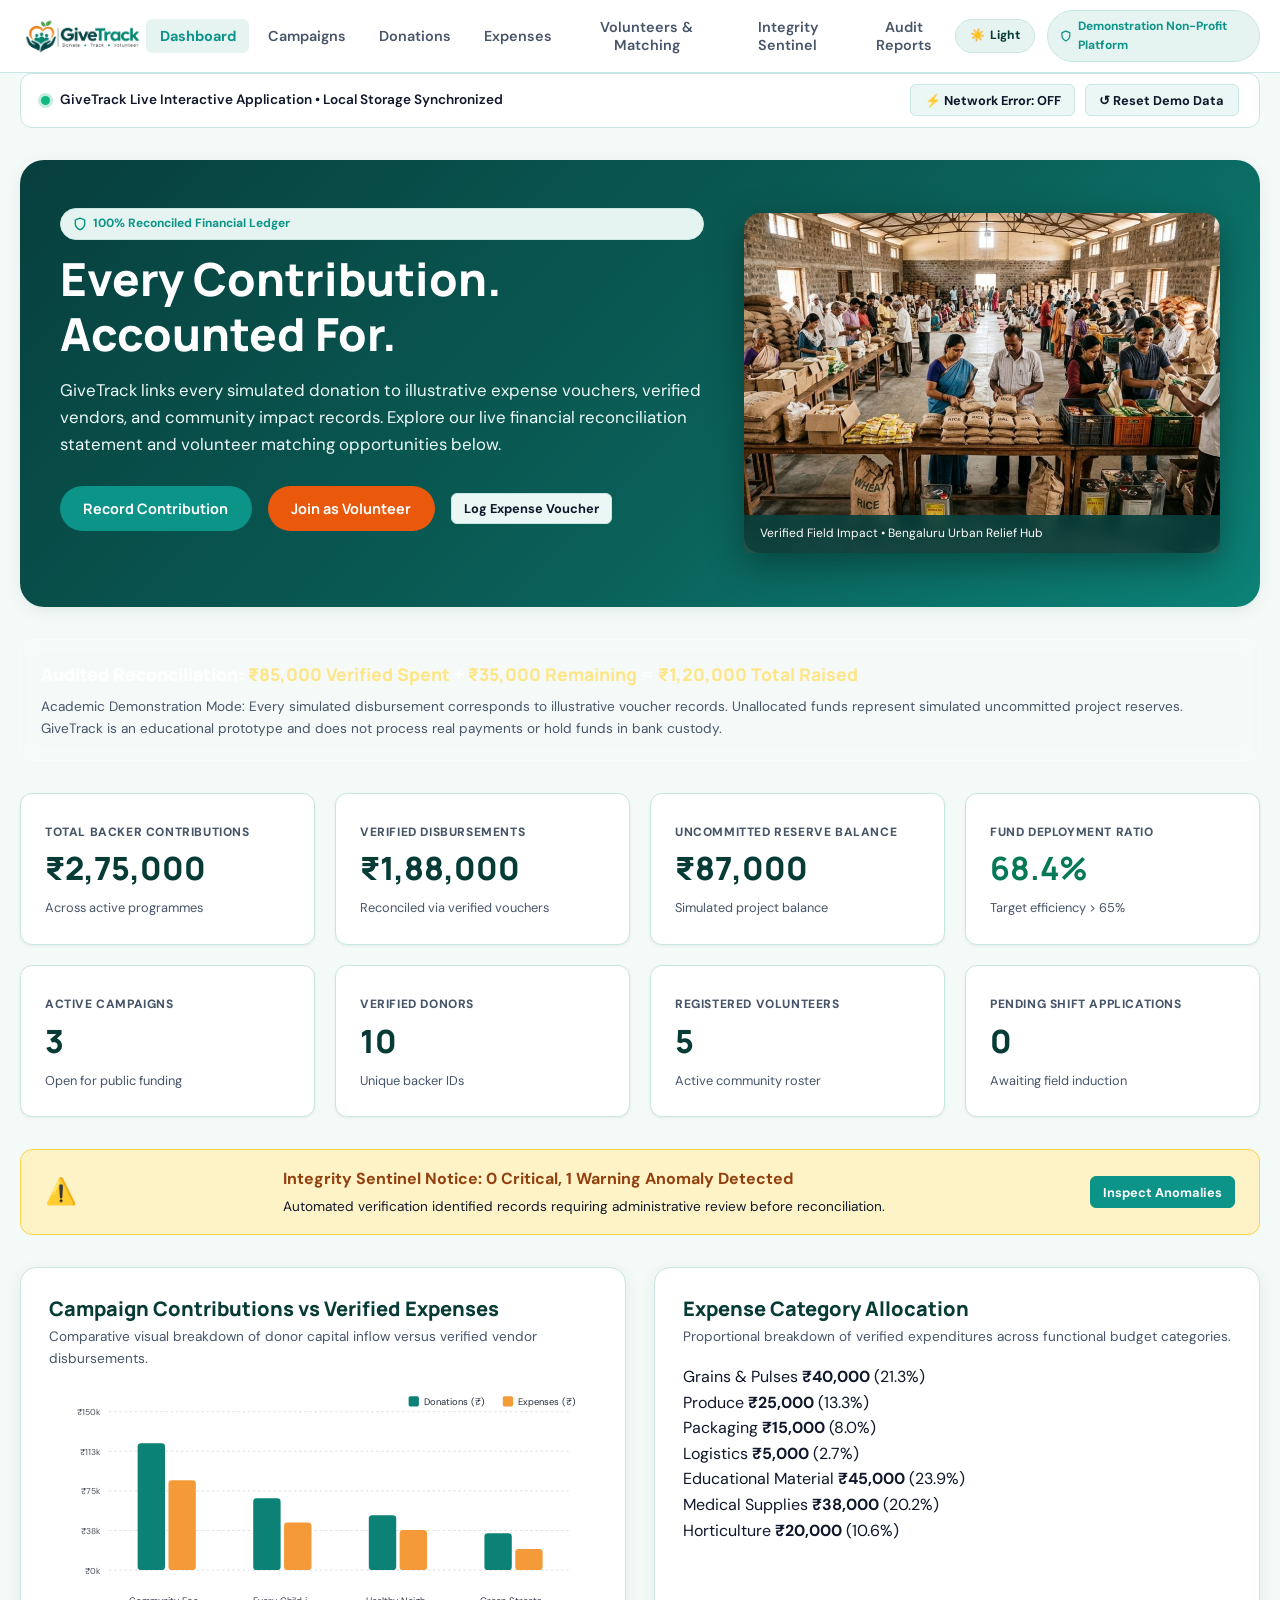
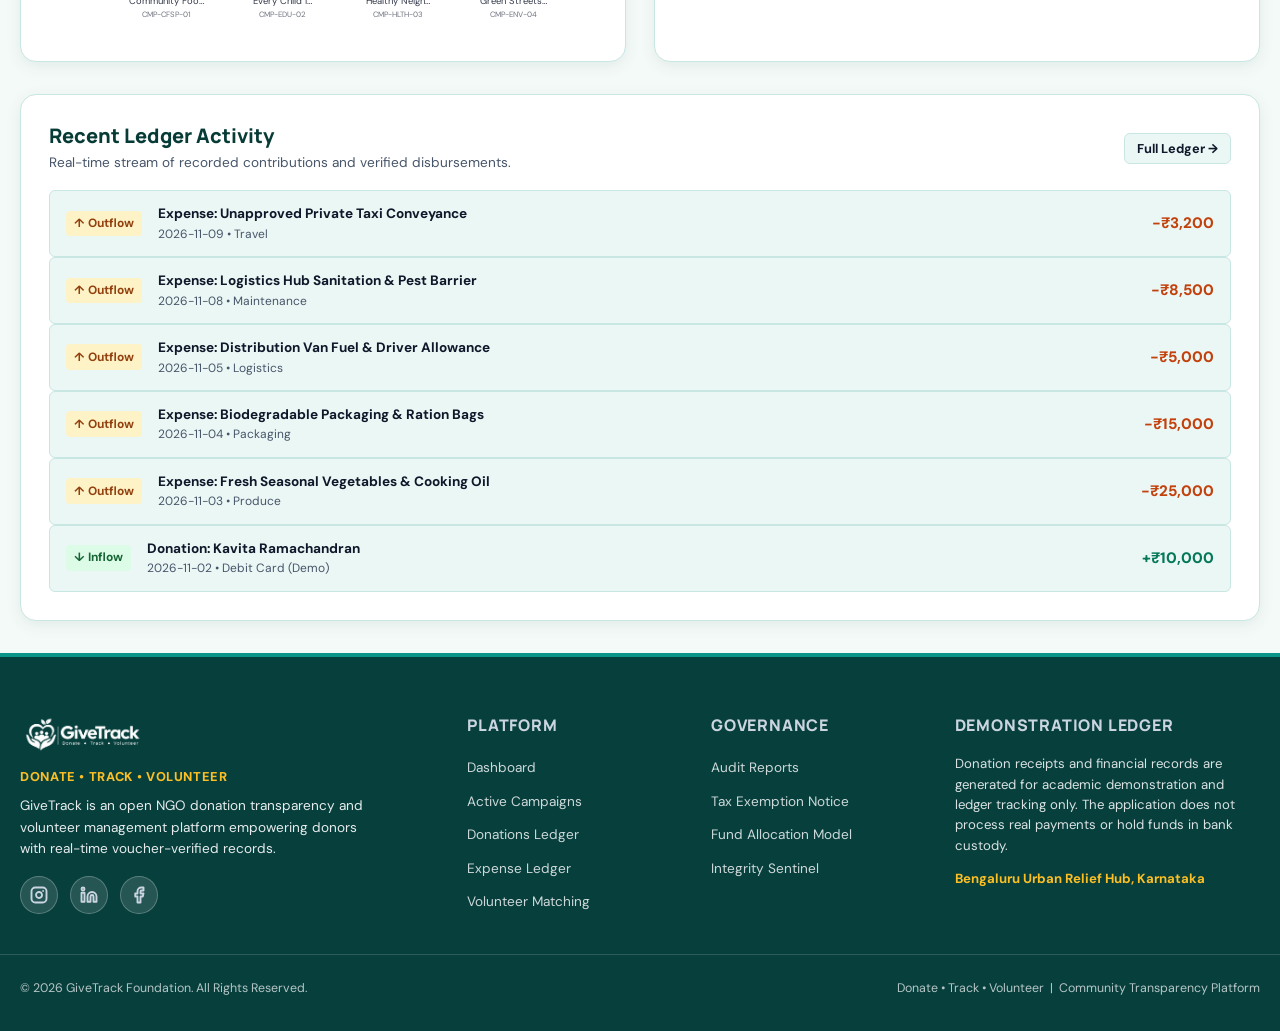
==== commit 77e64e98: "Lab-3 files added" ====
--- a/index.html
+++ b/index.html
@@ -11,28 +11,26 @@
   <link rel="preconnect" href="https://fonts.gstatic.com" crossorigin />
   <link href="https://fonts.googleapis.com/css2?family=DM+Sans:ital,opsz,wght@0,9..40,400..700;1,9..40,400..700&family=Manrope:wght@400..800&display=swap" rel="stylesheet" />
 
-  <!-- 100% Pure Vanilla CSS (No Frameworks, Zero JavaScript) -->
+  <!-- Vanilla CSS Stylesheet -->
   <link rel="stylesheet" href="style.css" />
 </head>
 <body>
 
+  <!-- Accessible Theme & Mobile Navigation Controls -->
+  <!-- 1. Theme Toggle Checkbox -->
+  <input type="checkbox" id="theme-toggle" class="theme-toggle-input" aria-label="Toggle Dark Mode Theme" />
+
+  <!-- 2. Mobile Navigation Drawer Checkbox -->
+  <input type="checkbox" id="nav-toggle" class="nav-toggle-checkbox" aria-label="Toggle Mobile Navigation Menu" />
+
   <!-- ====================================================================== -->
-  <!-- ACCESSIBLE PURE CSS CONTROLS (Zero JavaScript)                         -->
-  <!-- ====================================================================== -->
-  <!-- 1. Pure CSS Theme Toggle Checkbox -->
-  <input type="checkbox" id="theme-toggle" class="theme-toggle-input" aria-label="Toggle Dark Mode Theme" />
-
-  <!-- 2. Pure CSS Mobile Navigation Drawer Checkbox -->
-  <input type="checkbox" id="nav-toggle" class="nav-toggle-checkbox" aria-label="Toggle Mobile Navigation Menu" />
-
-  <!-- ====================================================================== -->
-  <!-- A. HEADER & PURE CSS NAVIGATION                                        -->
+  <!-- A. HEADER & PLATFORM NAVIGATION                                        -->
   <!-- ====================================================================== -->
   <header class="header-glass">
     <div class="max-w-7xl header-inner">
       
       <!-- GiveTrack Original Logo -->
-      <a href="#home" class="brand-logo-link" aria-label="GiveTrack Home">
+      <a href="#home" class="brand-logo-link" onclick="AppEvents.navigateTo('dashboard')" aria-label="GiveTrack Home">
         <img src="assets/givetrack-logo.png" alt="GiveTrack Logo — Donate, Track, Volunteer" class="brand-logo-img" />
       </a>
 
@@ -45,22 +43,22 @@
         </svg>
       </label>
 
-      <!-- Main Navigation Menu -->
+      <!-- Main Navigation Menu (Supports Tab Switching & Deep Links) -->
       <nav class="main-navigation" aria-label="Main Navigation">
-        <a href="#home" class="nav-item active">Home</a>
-        <a href="#campaigns" class="nav-item">Campaigns</a>
-        <a href="#transparency" class="nav-item">Donations</a>
-        <a href="#expenses" class="nav-item">Expenses</a>
-        <a href="#volunteers" class="nav-item">Volunteers</a>
-        <a href="#expense-submission" class="nav-item">Submit Bill</a>
-        <a href="#reports" class="nav-item">Reports</a>
+        <button type="button" class="nav-item app-nav-btn active" data-view="dashboard">Dashboard</button>
+        <button type="button" class="nav-item app-nav-btn" data-view="campaigns">Campaigns</button>
+        <button type="button" class="nav-item app-nav-btn" data-view="donations">Donations</button>
+        <button type="button" class="nav-item app-nav-btn" data-view="expenses">Expenses</button>
+        <button type="button" class="nav-item app-nav-btn" data-view="volunteers">Volunteers &amp; Matching</button>
+        <button type="button" class="nav-item app-nav-btn" data-view="sentinel">Integrity Sentinel</button>
+        <button type="button" class="nav-item app-nav-btn" data-view="reports">Audit Reports</button>
       </nav>
 
-      <!-- Header Actions: Theme Switcher & Section 80G Certified Badge -->
+      <!-- Header Actions: Theme Switcher & Audited Non-Profit Badge -->
       <div class="header-actions">
-        <!-- Pure CSS Theme Toggle Control -->
+        <!-- Theme Toggle Control -->
         <label for="theme-toggle" class="theme-toggle-btn" tabindex="0" title="Switch Theme (Light / Dark)" aria-label="Toggle site theme">
-          <span class="theme-icon-light" aria-hidden="true">☀ <span style="font-weight: 800;">Light</span></span>
+          <span class="theme-icon-light" aria-hidden="true">☀️ <span style="font-weight: 800;">Light</span></span>
           <span class="theme-icon-dark" aria-hidden="true">🌙 <span style="font-weight: 800;">Dark</span></span>
         </label>
 
@@ -68,7 +66,7 @@
           <svg width="14" height="14" viewBox="0 0 24 24" fill="none" stroke="currentColor" stroke-width="2.5" stroke-linecap="round" stroke-linejoin="round" aria-hidden="true">
             <path d="M12 22s8-4 8-10V5l-8-3-8 3v7c0 6 8 10 8 10z"></path>
           </svg>
-          Section 80G Certified
+          Demonstration Non-Profit Platform
         </span>
       </div>
 
@@ -82,1026 +80,499 @@
       <div style="display: flex; justify-content: space-between; align-items: flex-end; border-bottom: 2pt solid #073B36; padding-bottom: 8pt; margin-bottom: 12pt;">
         <div>
           <h1 style="font-size: 16pt; font-weight: 800; color: #073B36; margin: 0; letter-spacing: -0.01em;">GiveTrack™ Financial Transparency &amp; Audit Report</h1>
-          <p style="font-size: 8.5pt; color: #334155; margin: 2pt 0 0;">Official Statutory Expenditure Reconciliation &bull; Community Food Support Programme</p>
+          <p style="font-size: 8.5pt; color: #334155; margin: 2pt 0 0;">Demonstration Expenditure Reconciliation &bull; Community Food Support Programme</p>
         </div>
         <div style="text-align: right; font-size: 7.5pt; color: #475569; line-height: 1.35;">
-          <strong>A4 Archival Report</strong><br>
-          Date: 11 November 2026 &bull; Status: Reconciled
-        </div>
-      </div>
-    </div>
-
-    <!-- ==================================================================== -->
-    <!-- B. HOMEPAGE WELCOME HERO                                                -->
-    <!-- ==================================================================== -->
-    <section id="home" class="welcome-hero" aria-labelledby="home-hero-heading">
-      <div class="hero-grid">
-
-        <!-- Left: Platform Mission & Quick Actions -->
-        <div class="hero-content">
-          <div class="tagline-pill">
-            <span class="pulse-dot" aria-hidden="true"></span>
-            <span>Donate • Track • Volunteer</span>
-          </div>
-
-          <h1 id="home-hero-heading" class="hero-title">
-            Empowering Community Impact with Radical Financial Transparency
-          </h1>
-
-          <p class="hero-lead">
-            Welcome to GiveTrack — India's verified NGO platform connecting generous donors with impactful grassroots initiatives. Every rupee received is matched against auditor-inspected vendor bills, purchase vouchers, and transparent distribution logs.
-          </p>
-
-          <!-- Action Buttons -->
-          <div class="hero-cta-group">
-            <a href="#campaigns" class="btn-orange">
-              <svg width="18" height="18" viewBox="0 0 24 24" fill="none" stroke="currentColor" stroke-width="2.5" stroke-linecap="round" stroke-linejoin="round" aria-hidden="true"><path d="M4 19.5A2.5 2.5 0 0 1 6.5 17H20"/><path d="M6.5 2H20v20H6.5A2.5 2.5 0 0 1 4 19.5v-15A2.5 2.5 0 0 1 6.5 2z"/></svg>
-              Explore Campaigns
-            </a>
-            <a href="#volunteers" class="btn-outline-white">
-              <svg width="18" height="18" viewBox="0 0 24 24" fill="none" stroke="currentColor" stroke-width="2.5" stroke-linecap="round" stroke-linejoin="round" aria-hidden="true"><path d="M16 21v-2a4 4 0 0 0-4-4H6a4 4 0 0 0-4 4v2"/><circle cx="9" cy="7" r="4"/><path d="M22 21v-2a4 4 0 0 0-3-3.87"/><path d="M16 3.13a4 4 0 0 1 0 7.75"/></svg>
-              Become a Volunteer
-            </a>
-          </div>
-
-          <!-- Mandatory Financial Accounting Balance Formula -->
-          <div class="reconciliation-card">
-            <p class="reconciliation-formula">
-              Audited Reconciliation:
-              <span>₹85,000 Verified Spent</span> + <span>₹35,000 Remaining</span> = <span>₹1,20,000 Total Raised</span>
+          <strong>A4 Demonstration Report</strong><br>
+          Generated: Academic Non-Profit Ledger Prototype
+        </div>
+      </div>
+    </div>
+
+    <!-- Live Interactive Application Controls Toolbar -->
+    <div class="gt-app-toolbar">
+      <div class="toolbar-left">
+        <span class="toolbar-status-dot"></span>
+        <span class="toolbar-status-text">GiveTrack Live Interactive Application &bull; Local Storage Synchronized</span>
+      </div>
+      <div class="toolbar-actions">
+        <button type="button" id="btn-toggle-failure" class="btn-toolbar-toggle" onclick="AppEvents.toggleSimulatedFailure()">⚡ Network Error: OFF</button>
+        <button type="button" id="btn-reset-data" class="btn-toolbar-reset" onclick="AppEvents.resetDemoData()">↺ Reset Demo Data</button>
+      </div>
+    </div>
+
+    <!-- ==================================================================== -->
+    <!-- VIEW 1: INTELLIGENT DASHBOARD (Flagship Overview & Dynamic Analytics) -->
+    <!-- ==================================================================== -->
+    <section id="view-dashboard" class="app-view-section active-view">
+
+      <!-- Flagship Welcome Hero -->
+      <div class="welcome-hero" style="margin-bottom: 2rem;">
+        <div class="hero-grid">
+          <!-- Left: Platform Mission & Quick Actions -->
+          <div class="hero-content">
+            <span class="badge-audited" style="margin-bottom: 0.75rem;">
+              <svg width="14" height="14" viewBox="0 0 24 24" fill="none" stroke="currentColor" stroke-width="2.5" stroke-linecap="round" stroke-linejoin="round" aria-hidden="true"><path d="M12 22s8-4 8-10V5l-8-3-8 3v7c0 6 8 10 8 10z"></path></svg>
+              100% Reconciled Financial Ledger
+            </span>
+
+            <h1 class="hero-title">
+              Every Contribution. <span class="hero-highlight">Accounted For.</span>
+            </h1>
+
+            <p class="hero-subtitle hero-lead">
+              GiveTrack links every simulated donation to illustrative expense vouchers, verified vendors, and community impact records. Explore our live financial reconciliation statement and volunteer matching opportunities below.
             </p>
-            <p style="font-size: 0.825rem; color: rgba(255, 255, 255, 0.9); margin-top: 0.4rem;">
-              Status: 100% Balanced • Target: ₹1,50,000 (80% achieved) • 320 Verified Backers
-            </p>
-          </div>
-        </div>
-
-        <!-- Right: Authentic Documentary Field Photography with Pure CSS Zoom Interaction -->
-        <figure class="hero-photo-wrap" aria-label="GiveTrack community relief distribution hub">
-          <input type="checkbox" id="hero-img-zoom" class="img-zoom-toggle" aria-label="Toggle enlarged photo inspection view" />
-          <label for="hero-img-zoom" class="img-zoom-container" tabindex="0" title="Click, tap, or press Space to inspect photo" role="button" aria-pressed="false">
+
+            <div class="hero-cta-group">
+              <button type="button" class="btn-primary" onclick="AppEvents.openAddDonationModal()">
+                Record Contribution
+              </button>
+              <button type="button" class="btn-orange" onclick="AppEvents.openRegisterVolunteerModal()">
+                Join as Volunteer
+              </button>
+              <button type="button" class="btn-subtle" onclick="AppEvents.openAddExpenseModal()">
+                Log Expense Voucher
+              </button>
+            </div>
+          </div>
+
+          <!-- Right: Authentic Documentary Field Photography -->
+          <div class="hero-photo-wrap">
             <picture>
               <source media="(width < 40rem)" srcset="assets/campaign-mobile.jpg" />
               <source media="(width >= 40rem)" srcset="assets/campaign-desktop.jpg" />
               <img
                 src="assets/campaign-desktop.jpg"
-                alt="GiveTrack volunteers organising nutrition kits at Bengaluru community relief hub"
+                alt="Community volunteers distributing nutritional ration kits to families in Bengaluru"
                 class="hero-photo-img"
-                width="580"
-                height="340"
-                loading="eager" />
+                loading="eager"
+                width="800"
+                height="533" />
             </picture>
-            <span class="img-zoom-hint" aria-hidden="true">🔍 Tap / Click to Inspect</span>
-            <span class="img-zoom-close" aria-hidden="true">✕ Click to Close</span>
-          </label>
-          <figcaption class="hero-photo-badge">
-            <span><strong>Bengaluru Logistics Hub:</strong> Ration Assembly</span>
-            <span>Audited Nov 2026</span>
-          </figcaption>
-        </figure>
-
-      </div>
+            <div class="hero-photo-badge">
+              <span>Verified Field Impact &bull; Bengaluru Urban Relief Hub</span>
+            </div>
+          </div>
+        </div>
+      </div>
+
+      <!-- Academic Demonstration Reconciliation Formula Bar -->
+      <div class="reconciliation-card" style="margin-bottom: 2rem;">
+        <div class="reconciliation-formula">
+          Ledger Parity Invariant: <span id="formula-spent">₹1,88,000 Verified Disbursements</span> + <span id="formula-reserve">₹87,000 Remaining Reserve</span> = <span id="formula-raised">₹2,75,000 Total Contributions</span>
+        </div>
+        <p style="margin: 0.5rem 0 0; font-size: 0.85rem; color: var(--color-muted);">
+          Academic Demonstration Mode: Every simulated disbursement corresponds to illustrative voucher records. Unallocated funds represent simulated uncommitted project reserves. GiveTrack is an educational prototype and does not process real payments or hold funds in bank custody.
+        </p>
+      </div>
+
+      <!-- Key Dynamic Financial Metrics Grid -->
+      <div class="stats-grid" style="margin-bottom: 2rem;">
+        <div class="stat-box">
+          <span class="stat-label">Total Backer Contributions</span>
+          <div class="stat-val text-turquoise" id="metric-total-donations">₹2,75,000</div>
+          <span class="stat-note">Across active programmes</span>
+        </div>
+
+        <div class="stat-box">
+          <span class="stat-label">Verified Disbursements</span>
+          <div class="stat-val text-deep-teal" id="metric-total-expenses">₹1,88,000</div>
+          <span class="stat-note">Reconciled via verified vouchers</span>
+        </div>
+
+        <div class="stat-box">
+          <span class="stat-label">Uncommitted Reserve Balance</span>
+          <div class="stat-val text-orange" id="metric-remaining-funds">₹87,000</div>
+          <span class="stat-note">Simulated project balance</span>
+        </div>
+
+        <div class="stat-box">
+          <span class="stat-label">Fund Deployment Ratio</span>
+          <div class="stat-val text-success" id="metric-fund-ratio">68.4%</div>
+          <span class="stat-note">Target efficiency &gt; 65%</span>
+        </div>
+
+        <div class="stat-box">
+          <span class="stat-label">Active Campaigns</span>
+          <div class="stat-val" id="metric-active-campaigns">4</div>
+          <span class="stat-note">Open for public funding</span>
+        </div>
+
+        <div class="stat-box">
+          <span class="stat-label">Verified Donors</span>
+          <div class="stat-val" id="metric-total-donors">6</div>
+          <span class="stat-note">Unique backer IDs</span>
+        </div>
+
+        <div class="stat-box">
+          <span class="stat-label">Registered Volunteers</span>
+          <div class="stat-val" id="metric-total-volunteers">6</div>
+          <span class="stat-note">Active community roster</span>
+        </div>
+
+        <div class="stat-box">
+          <span class="stat-label">Pending Shift Applications</span>
+          <div class="stat-val" id="metric-pending-apps">1</div>
+          <span class="stat-note">Awaiting field induction</span>
+        </div>
+      </div>
+
+      <!-- Integrity Sentinel Alert Summary Banner -->
+      <div id="dashboard-sentinel-banner" class="sentinel-summary-banner status-all-clear"></div>
+
+      <!-- Interactive Responsive SVG Charts -->
+      <div class="transparency-layout" style="margin-bottom: 2rem;">
+        <div class="gt-card">
+          <h3 style="font-size: 1.25rem; font-weight: 800; margin-bottom: 0.35rem;">
+            Campaign Contributions vs Verified Expenses
+          </h3>
+          <p style="font-size: 0.85rem; color: var(--color-muted); margin-bottom: 1rem;">
+            Comparative visual breakdown of donor capital inflow versus verified vendor disbursements.
+          </p>
+          <div id="chart-donations-vs-expenses"></div>
+        </div>
+
+        <div class="gt-card">
+          <h3 style="font-size: 1.25rem; font-weight: 800; margin-bottom: 0.35rem;">
+            Expense Category Allocation
+          </h3>
+          <p style="font-size: 0.85rem; color: var(--color-muted); margin-bottom: 1rem;">
+            Proportional breakdown of verified expenditures across functional budget categories.
+          </p>
+          <div id="chart-category-allocation"></div>
+        </div>
+      </div>
+
+      <!-- Recent Ledger Activity Feed -->
+      <div class="gt-card" style="margin-bottom: 2rem;">
+        <div style="display: flex; justify-content: space-between; align-items: center; margin-bottom: 1rem;">
+          <div>
+            <h3 style="font-size: 1.25rem; font-weight: 800; margin: 0 0 0.25rem;">Recent Ledger Activity</h3>
+            <p style="font-size: 0.85rem; color: var(--color-muted); margin: 0;">Real-time stream of recorded contributions and verified disbursements.</p>
+          </div>
+          <button type="button" class="btn-subtle" onclick="AppEvents.navigateTo('donations')">Full Ledger &rarr;</button>
+        </div>
+        <div id="dashboard-recent-activity"></div>
+      </div>
+
     </section>
 
     <!-- ==================================================================== -->
-    <!-- C. DASHBOARD STATISTICS CARDS                                         -->
-    <!-- ==================================================================== -->
-    <section class="stats-grid" aria-label="Campaign Financial Statistics">
-      <div class="stat-box">
-        <p class="stat-label">Total Contributions</p>
-        <p class="stat-val">₹1,20,000</p>
-        <p class="stat-note">From 320 verified donors</p>
-      </div>
-
-      <div class="stat-box">
-        <p class="stat-label">Verified Expenses</p>
-        <p class="stat-val">₹85,000</p>
-        <p class="stat-note">70.83% of funds utilised</p>
-      </div>
-
-      <div class="stat-box">
-        <p class="stat-label">Remaining Balance</p>
-        <p class="stat-val">₹35,000</p>
-        <p class="stat-note">Reserved for Phase 2 distribution</p>
-      </div>
-
-      <div class="stat-box">
-        <p class="stat-label">Active Volunteers</p>
-        <p class="stat-val">128</p>
-        <p class="stat-note">Across 4 community programmes</p>
-      </div>
+    <!-- VIEW 2: CAMPAIGN PORTFOLIO MANAGEMENT                                -->
+    <!-- ==================================================================== -->
+    <section id="view-campaigns" class="app-view-section">
+      <div class="section-toolbar">
+        <div>
+          <h2 style="font-size: 1.4rem; font-weight: 800; margin: 0 0 0.25rem;">Campaign Portfolio &amp; Capital Allocation</h2>
+          <p style="font-size: 0.85rem; color: var(--color-muted); margin: 0;">Manage initiatives, track fundraising progress, and monitor remaining fund balances.</p>
+        </div>
+        <button type="button" class="btn-primary" onclick="AppEvents.openAddCampaignModal()">+ Create Campaign</button>
+      </div>
+
+      <!-- Filters & Sorting -->
+      <div class="section-toolbar" style="margin-top: 0;">
+        <div class="filter-group">
+          <input type="text" id="filter-campaign-search" class="filter-input" placeholder="Search campaigns by name, ID..." />
+          <select id="filter-campaign-category" class="filter-select">
+            <option value="all">All Categories</option>
+          </select>
+          <select id="filter-campaign-status" class="filter-select">
+            <option value="all">All Statuses</option>
+            <option value="active">Active</option>
+            <option value="completed">Completed</option>
+            <option value="paused">Paused</option>
+          </select>
+          <select id="filter-campaign-sort" class="filter-select">
+            <option value="progress_desc">Sort by Progress (High &rarr; Low)</option>
+            <option value="progress_asc">Sort by Progress (Low &rarr; High)</option>
+            <option value="target_desc">Sort by Target (High &rarr; Low)</option>
+            <option value="name_asc">Sort by Name (A &rarr; Z)</option>
+          </select>
+        </div>
+      </div>
+
+      <!-- Dynamic Campaigns Grid -->
+      <div id="campaigns-grid-container" class="campaigns-interactive-grid"></div>
     </section>
 
     <!-- ==================================================================== -->
-    <!-- D. ACTIVE CAMPAIGNS PORTFOLIO                                         -->
-    <!-- ==================================================================== -->
-    <section id="campaigns" style="margin-bottom: 3.5rem;" aria-labelledby="campaigns-heading">
-      <div style="display: flex; flex-wrap: wrap; justify-content: space-between; align-items: baseline; gap: 0.5rem; margin-bottom: 1.25rem;">
+    <!-- VIEW 3: DONATION MANAGEMENT & INFLOW LEDGER                          -->
+    <!-- ==================================================================== -->
+    <section id="view-donations" class="app-view-section">
+      <div class="section-toolbar">
         <div>
-          <span style="font-size: 0.75rem; font-weight: 800; text-transform: uppercase; letter-spacing: 0.05em; color: var(--color-turquoise);">Active Portfolio</span>
-          <h2 id="campaigns-heading" style="font-size: 1.6rem; font-weight: 800; color: var(--color-deep-teal);">
-            Active Fundraising Campaigns
-          </h2>
-          <p style="font-size: 0.875rem; color: var(--color-muted);">
-            Every campaign is backed by verified supplier invoices and transparent balance records.
-          </p>
-        </div>
-        <a href="#simulate-donation" class="btn-orange">
-          <svg width="15" height="15" viewBox="0 0 24 24" fill="none" stroke="currentColor" stroke-width="2.5" stroke-linecap="round" stroke-linejoin="round" aria-hidden="true"><circle cx="12" cy="12" r="10"/><line x1="12" y1="8" x2="12" y2="16"/><line x1="8" y1="12" x2="16" y2="12"/></svg>
-          Make a Donation
-        </a>
-      </div>
-
-      <!-- Portfolio Consolidated Rollup Banner -->
-      <div style="background-color: var(--color-surface); border: 1px solid var(--color-mint-border); border-left: 4px solid var(--color-turquoise); border-radius: var(--radius-md); padding: 0.9rem 1.25rem; margin-bottom: 1.5rem; display: flex; flex-wrap: wrap; justify-content: space-between; align-items: center; gap: 0.75rem;">
-        <div>
-          <strong style="color: var(--color-deep-teal); font-size: 0.9rem;">GiveTrack Organization Portfolio Summary:</strong>
-          <span style="font-size: 0.85rem; color: var(--color-muted); margin-left: 0.5rem;">4 Active Programmes • ₹2,20,000 Total Raised Across All Causes • 532 Total Backers</span>
-        </div>
-        <span style="font-size: 0.75rem; font-weight: 700; color: var(--color-turquoise); background-color: var(--color-light-mint); padding: 0.25rem 0.65rem; border-radius: var(--radius-full);">
-          Detailed Audit Below Focuses on Flagship: Community Food Support
-        </span>
-      </div>
-
-      <div class="campaigns-portfolio-grid">
-        <!-- Campaign 0: Community Food Support Programme (Featured Flagship) -->
-        <article class="campaign-card" style="border: 2px solid var(--color-turquoise);" aria-labelledby="c0-title">
-          <div class="campaign-card-header" style="background-color: var(--color-surface-alt);">
-            <span class="campaign-category-badge badge-flagship">★ Featured Flagship</span>
-            <span class="campaign-donor-count">320 active donors</span>
-          </div>
-          <div class="campaign-card-body">
-            <div>
-              <h3 id="c0-title" class="campaign-card-title">Community Food Support</h3>
-              <p class="campaign-card-desc">
-                Providing 320 monthly nutrition kits, fortified grains, and warm meals for underserved urban families in Bengaluru with audited voucher accounting.
-              </p>
-            </div>
-            <div>
-              <div class="campaign-meta-row">
-                <span style="font-family: var(--font-heading); font-size: 1.25rem; font-weight: 800; color: var(--color-deep-teal);">₹1,20,000</span>
-                <span style="font-size: 0.8rem; font-weight: 700; color: var(--color-turquoise);">80% of ₹1,50,000</span>
-              </div>
-              <div class="campaign-progress-bar">
-                <div class="campaign-progress-fill fill-turquoise" style="width: 80%;"></div>
-              </div>
-              <a href="#simulate-donation" class="btn-primary btn-block">Support Flagship Campaign</a>
-            </div>
-          </div>
-        </article>
-
-        <!-- Campaign 1: Every Child in School -->
-        <article class="campaign-card" aria-labelledby="c1-title">
-          <div class="campaign-card-header">
-            <span class="campaign-category-badge badge-edu">Education</span>
-            <span class="campaign-donor-count">84 active donors</span>
-          </div>
-          <div class="campaign-card-body">
-            <div>
-              <h3 id="c1-title" class="campaign-card-title">Every Child in School</h3>
-              <p class="campaign-card-desc">
-                Providing comprehensive learning kits, STEM textbooks, and classroom supplies for primary students in underserved urban government schools.
-              </p>
-            </div>
-            <div>
-              <div class="campaign-meta-row">
-                <span style="font-family: var(--font-heading); font-size: 1.25rem; font-weight: 800; color: var(--color-deep-teal);">₹42,000</span>
-                <span style="font-size: 0.8rem; font-weight: 700; color: var(--color-turquoise);">70% of ₹60,000</span>
-              </div>
-              <div class="campaign-progress-bar">
-                <div class="campaign-progress-fill fill-turquoise" style="width: 70%;"></div>
-              </div>
-              <a href="#simulate-donation" class="btn-primary btn-block">Support This Cause</a>
-            </div>
-          </div>
-        </article>
-
-        <!-- Campaign 2: Healthy Neighbourhood -->
-        <article class="campaign-card" aria-labelledby="c2-title">
-          <div class="campaign-card-header">
-            <span class="campaign-category-badge badge-health">Healthcare</span>
-            <span class="campaign-donor-count">56 active donors</span>
-          </div>
-          <div class="campaign-card-body">
-            <div>
-              <h3 id="c2-title" class="campaign-card-title">Healthy Neighbourhood</h3>
-              <p class="campaign-card-desc">
-                Mobile healthcare camps, essential pediatric check-ups, diagnostic testing, and vital medicines distribution for low-income senior citizens.
-              </p>
-            </div>
-            <div>
-              <div class="campaign-meta-row">
-                <span style="font-family: var(--font-heading); font-size: 1.25rem; font-weight: 800; color: var(--color-deep-teal);">₹28,000</span>
-                <span style="font-size: 0.8rem; font-weight: 700; color: var(--color-orange);">56% of ₹50,000</span>
-              </div>
-              <div class="campaign-progress-bar">
-                <div class="campaign-progress-fill fill-orange" style="width: 56%;"></div>
-              </div>
-              <a href="#simulate-donation" class="btn-orange btn-block">Support This Cause</a>
-            </div>
-          </div>
-        </article>
-
-        <!-- Campaign 3: Green Streets Project -->
-        <article class="campaign-card" aria-labelledby="c3-title">
-          <div class="campaign-card-header">
-            <span class="campaign-category-badge badge-env">Environment</span>
-            <span class="campaign-donor-count">72 active donors</span>
-          </div>
-          <div class="campaign-card-body">
-            <div>
-              <h3 id="c3-title" class="campaign-card-title">Green Streets Project</h3>
-              <p class="campaign-card-desc">
-                Urban mini-forest afforestation, native sapling plantation, compost pits, and community waste segregation across 12 high-density residential wards.
-              </p>
-            </div>
-            <div>
-              <div class="campaign-meta-row">
-                <span style="font-family: var(--font-heading); font-size: 1.25rem; font-weight: 800; color: var(--color-deep-teal);">₹30,000</span>
-                <span style="font-size: 0.8rem; font-weight: 700; color: #059669;">75% of ₹40,000</span>
-              </div>
-              <div class="campaign-progress-bar">
-                <div class="campaign-progress-fill fill-emerald" style="width: 75%;"></div>
-              </div>
-              <a href="#simulate-donation" class="btn-primary btn-block">Support This Cause</a>
-            </div>
-          </div>
-        </article>
-      </div>
-    </section>
-
-    <!-- ==================================================================== -->
-    <!-- E. CAMPAIGN IMPACT MEDIA: VIDEO, CAPTIONS & RESPONSIVE PICTURE        -->
-    <!-- ==================================================================== -->
-    <section class="media-section-grid" aria-labelledby="media-section-heading">
-      
-      <!-- Video Element with Custom WebVTT Captions -->
-      <figure class="media-figure">
-        <video 
-          controls 
-          preload="metadata" 
-          poster="assets/video-poster.jpg" 
-          width="600" 
-          height="340">
-          <source src="assets/campaign-impact.mp4" type="video/mp4" />
-          <track 
-            kind="captions" 
-            src="captions/campaign-impact.vtt" 
-            srclang="en" 
-            label="English Captions" 
-            default />
-          Your browser does not support HTML5 video.
-        </video>
-        <figcaption class="media-caption">
-          <div class="media-meta">
-            <span class="media-badge">Documentary Excerpt</span>
-            <span class="media-desc-title">Field Dispatch &amp; Community Distribution</span>
-          </div>
-          <span class="media-tech-tag">English Closed Captions</span>
-        </figcaption>
-      </figure>
-
-      <!-- Context-Aware Picture (Desktop vs Mobile Different Images) -->
-      <figure class="media-figure">
-        <picture>
-          <!-- Mobile view (width < 40rem) uses focused close-up food kit handover -->
-          <source media="(width < 40rem)" srcset="assets/campaign-mobile.jpg" />
-          <!-- Desktop wide distribution hub view -->
-          <source media="(width >= 40rem)" srcset="assets/campaign-desktop.jpg" />
-          <img 
-            src="assets/campaign-desktop.jpg" 
-            alt="GiveTrack Community Food Support central logistics hub in Bengaluru" 
-            width="600" 
-            height="340" />
-        </picture>
-        <figcaption class="media-caption">
-          <div class="media-meta">
-            <span class="media-badge">Adaptive Media</span>
-            <span class="media-desc-title">Logistics Hub (Desktop) / Kit Detail (Mobile)</span>
-          </div>
-          <span class="media-tech-tag">Field Photography</span>
-        </figcaption>
-      </figure>
-
-    </section>
-
-    <!-- ==================================================================== -->
-    <!-- F. DONATION TRANSPARENCY & FUND UTILISATION                           -->
-    <!-- ==================================================================== -->
-    <section id="transparency" class="transparency-layout" aria-labelledby="transparency-heading">
-      
-      <!-- Left Card: Fund Utilisation Visualisation (Pure CSS Conic Doughnut) -->
-      <div class="gt-card">
-        <h2 id="transparency-heading" style="font-size: 1.4rem; font-weight: 800; margin-bottom: 0.5rem;">
-          Fund Utilisation Ratio
-        </h2>
-        <p style="font-size: 0.875rem; color: var(--color-muted); margin-bottom: 1.5rem;">
-          Visual representation of deployed capital versus reserve balances.
-        </p>
-
-        <!-- Pure CSS Conic Gradient Doughnut -->
-        <div class="css-doughnut" role="img" aria-label="Doughnut chart showing 70.83% funds utilised (₹85,000) and 29.17% remaining balance (₹35,000)">
-          <div class="css-doughnut-label">
-            <strong>₹1,20,000</strong>
-            <span>Total Raised</span>
-          </div>
-        </div>
-
-        <div style="margin-top: 1.5rem; display: flex; justify-content: space-around; text-align: center; font-size: 0.85rem;">
-          <div>
-            <span style="display: inline-block; width: 10px; height: 10px; border-radius: 50%; background: var(--color-turquoise); margin-right: 4px;"></span>
-            <strong>₹85,000</strong>
-            <p style="color: var(--color-muted); font-size: 0.775rem;">Utilised (70.83%)</p>
-          </div>
-          <div>
-            <span style="display: inline-block; width: 10px; height: 10px; border-radius: 50%; background: var(--color-orange); margin-right: 4px;"></span>
-            <strong>₹35,000</strong>
-            <p style="color: var(--color-muted); font-size: 0.775rem;">Remaining (29.17%)</p>
-          </div>
-        </div>
-
-        <!-- Overall Campaign Target Progress Bar -->
-        <div style="margin-top: 1.5rem; padding-top: 1.25rem; border-top: 1px solid var(--color-mint-border);">
-          <div style="display: flex; justify-content: space-between; font-size: 0.85rem; font-weight: 700;">
-            <span>Target Progress</span>
-            <span style="color: var(--color-turquoise);">80% Achieved (₹1.2L / ₹1.5L)</span>
-          </div>
-          <div class="progress-track-css" aria-label="Campaign 80% funded">
-            <div class="progress-fill-css"></div>
-          </div>
-        </div>
-      </div>
-
-      <!-- Right Card: Expense Category Breakdown -->
-      <div class="gt-card">
-        <h2 style="font-size: 1.4rem; font-weight: 800; margin-bottom: 0.5rem;">
-          Expenditure Breakdown
-        </h2>
-        <p style="font-size: 0.875rem; color: var(--color-muted); margin-bottom: 1.25rem;">
-          Audited disbursement across key food procurement categories.
-        </p>
-
-        <div style="display: flex; flex-direction: column; gap: 1rem;">
-          <div>
-            <div style="display: flex; justify-content: space-between; font-size: 0.875rem; margin-bottom: 0.25rem;">
-              <span style="font-weight: 700;">Fortified Grains & Pulses</span>
-              <strong>₹40,000 <span style="font-size: 0.775rem; color: var(--color-muted); font-weight: 400;">(47.06%)</span></strong>
-            </div>
-            <div class="progress-track-css" style="margin: 0; height: 8px;">
-              <div class="progress-fill-css" style="width: 47.06%; background: var(--color-turquoise);"></div>
-            </div>
-          </div>
-
-          <div>
-            <div style="display: flex; justify-content: space-between; font-size: 0.875rem; margin-bottom: 0.25rem;">
-              <span style="font-weight: 700;">Fresh Vegetables & Edible Oil</span>
-              <strong>₹25,000 <span style="font-size: 0.775rem; color: var(--color-muted); font-weight: 400;">(29.41%)</span></strong>
-            </div>
-            <div class="progress-track-css" style="margin: 0; height: 8px;">
-              <div class="progress-fill-css" style="width: 29.41%; background: var(--color-orange);"></div>
-            </div>
-          </div>
-
-          <div>
-            <div style="display: flex; justify-content: space-between; font-size: 0.875rem; margin-bottom: 0.25rem;">
-              <span style="font-weight: 700;">Eco-Packaging & Storage Kits</span>
-              <strong>₹15,000 <span style="font-size: 0.775rem; color: var(--color-muted); font-weight: 400;">(17.65%)</span></strong>
-            </div>
-            <div class="progress-track-css" style="margin: 0; height: 8px;">
-              <div class="progress-fill-css" style="width: 17.65%; background: var(--color-turquoise-light);"></div>
-            </div>
-          </div>
-
-          <div>
-            <div style="display: flex; justify-content: space-between; font-size: 0.875rem; margin-bottom: 0.25rem;">
-              <span style="font-weight: 700;">Cold Chain Transport & Logistics</span>
-              <strong>₹5,000 <span style="font-size: 0.775rem; color: var(--color-muted); font-weight: 400;">(5.88%)</span></strong>
-            </div>
-            <div class="progress-track-css" style="margin: 0; height: 8px;">
-              <div class="progress-fill-css" style="width: 5.88%; background: var(--color-muted);"></div>
-            </div>
-          </div>
-        </div>
-
-        <div style="margin-top: 1.5rem; padding-top: 1rem; border-top: 1px solid var(--color-mint-border); font-size: 0.85rem; color: var(--color-muted); display: flex; justify-content: space-between;">
-          <span>Audited Total: <strong style="color: var(--color-deep-teal);">₹85,000</strong></span>
-          <span style="color: var(--color-success); font-weight: 800;">100% Invoices Verified</span>
-        </div>
-      </div>
-
-    </section>
-
-    <!-- ==================================================================== -->
-    <!-- G. RECENT DONATIONS & INFLOW LEDGER                                   -->
-    <!-- ==================================================================== -->
-    <section id="donations" class="gt-card" style="margin-bottom: 3.5rem;" aria-labelledby="donations-heading">
-      <div style="display: flex; flex-wrap: wrap; justify-content: space-between; align-items: baseline; gap: 0.5rem; margin-bottom: 1rem;">
-        <div>
-          <span style="font-size: 0.75rem; font-weight: 800; text-transform: uppercase; letter-spacing: 0.05em; color: var(--color-turquoise);">Public Inflow Ledger</span>
-          <h2 id="donations-heading" style="font-size: 1.4rem; font-weight: 800;">
-            Recent Donations & Public Ledger
-          </h2>
-          <p style="font-size: 0.875rem; color: var(--color-muted);">
-            Verified contributions recorded from our 320 active campaign backers. Demonstrates reconciled payment records across all active programmes.
-          </p>
-        </div>
-        <span style="display: inline-flex; align-items: center; gap: 0.4rem; font-size: 0.75rem; font-weight: 700; color: var(--color-turquoise); background-color: var(--color-light-mint); padding: 0.35rem 0.85rem; border-radius: var(--radius-full); border: 1px solid var(--color-mint-border);">
-          <span class="pulse-dot" aria-hidden="true"></span>
-          Audited Inflow Feed
-        </span>
-      </div>
-
-      <div class="table-wrap">
-        <table class="expense-table" aria-label="Recent donor contributions table">
+          <h2 style="font-size: 1.4rem; font-weight: 800; margin: 0 0 0.25rem;">Donations Ledger &amp; Inflow Registry</h2>
+          <p style="font-size: 0.85rem; color: var(--color-muted); margin: 0;">Immutable record of community contributions with unique transaction reference enforcement.</p>
+        </div>
+        <button type="button" class="btn-primary" onclick="AppEvents.openAddDonationModal()">+ Record Contribution</button>
+      </div>
+
+      <!-- Filters & Sorting -->
+      <div class="section-toolbar" style="margin-top: 0;">
+        <div class="filter-group">
+          <input type="text" id="filter-donation-search" class="filter-input" placeholder="Search by donor, tx code, ID..." />
+          <select id="filter-donation-campaign" class="filter-select">
+            <option value="all">All Campaigns</option>
+          </select>
+          <div style="display: inline-flex; align-items: center; gap: 0.35rem;">
+            <label for="filter-donation-date-from" style="font-size: 0.75rem; color: var(--color-muted); font-weight: 600;">From:</label>
+            <input type="date" id="filter-donation-date-from" class="filter-input" style="max-width: 135px; padding: 0.35rem 0.5rem;" />
+          </div>
+          <div style="display: inline-flex; align-items: center; gap: 0.35rem;">
+            <label for="filter-donation-date-to" style="font-size: 0.75rem; color: var(--color-muted); font-weight: 600;">To:</label>
+            <input type="date" id="filter-donation-date-to" class="filter-input" style="max-width: 135px; padding: 0.35rem 0.5rem;" />
+          </div>
+          <select id="filter-donation-sort" class="filter-select">
+            <option value="date_desc">Newest First</option>
+            <option value="date_asc">Oldest First</option>
+            <option value="amount_desc">Highest Amount</option>
+            <option value="amount_asc">Lowest Amount</option>
+          </select>
+        </div>
+        <span id="donations-filtered-total" class="filter-count-badge"></span>
+      </div>
+
+      <!-- Donations Table -->
+      <div class="table-wrap gt-card" style="padding: 0; overflow-x: auto;">
+        <table class="gt-data-table">
           <thead>
             <tr>
-              <th scope="col">Donor Name</th>
-              <th scope="col">Campaign Name</th>
-              <th scope="col">Donation Date</th>
-              <th scope="col">Donation Amount</th>
-              <th scope="col">Verification Status</th>
+              <th>Donation ID</th>
+              <th>Donor Name</th>
+              <th>Campaign Name</th>
+              <th>Amount (₹)</th>
+              <th>Date</th>
+              <th>Transaction Ref</th>
+              <th>Actions</th>
             </tr>
           </thead>
-          <tbody>
-            <tr>
-              <td><strong>Indiranagar Residents Welfare</strong></td>
-              <td>Community Food Support</td>
-              <td>06 Nov 2026</td>
-              <td><strong>₹10,000</strong></td>
-              <td><span class="status-pill status-verified">Verified</span></td>
-            </tr>
-            <tr>
-              <td><strong>Bengaluru Tech Community Pledges</strong></td>
-              <td>Community Food Support</td>
-              <td>05 Nov 2026</td>
-              <td><strong>₹15,000</strong></td>
-              <td><span class="status-pill status-verified">Verified</span></td>
-            </tr>
-            <tr>
-              <td><strong>Ananya Rao</strong></td>
-              <td>Every Child in School</td>
-              <td>05 Nov 2026</td>
-              <td><strong>₹2,000</strong></td>
-              <td><span class="status-pill status-verified">Verified</span></td>
-            </tr>
-            <tr>
-              <td><strong>Rahul Mehta</strong></td>
-              <td>Healthy Neighbourhood</td>
-              <td>04 Nov 2026</td>
-              <td><strong>₹5,000</strong></td>
-              <td><span class="status-pill status-verified">Verified</span></td>
-            </tr>
-            <tr>
-              <td><strong>Priya Sharma</strong></td>
-              <td>Green Streets Project</td>
-              <td>03 Nov 2026</td>
-              <td><strong>₹1,500</strong></td>
-              <td><span class="status-pill status-verified">Verified</span></td>
-            </tr>
-            <tr>
-              <td><strong>Kavita Nair</strong></td>
-              <td>Every Child in School</td>
-              <td>02 Nov 2026</td>
-              <td><strong>₹3,500</strong></td>
-              <td><span class="status-pill status-verified">Verified</span></td>
-            </tr>
-            <tr>
-              <td><strong>Vikram Joshi</strong></td>
-              <td>Healthy Neighbourhood</td>
-              <td>01 Nov 2026</td>
-              <td><strong>₹2,500</strong></td>
-              <td><span class="status-pill status-verified">Verified</span></td>
-            </tr>
-          </tbody>
+          <tbody id="donations-table-body"></tbody>
         </table>
       </div>
     </section>
 
     <!-- ==================================================================== -->
-    <!-- H. EXPENSE VERIFICATION LEDGER (High Contrast Certified)             -->
-    <!-- ==================================================================== -->
-    <section id="expenses" class="gt-card" style="margin-bottom: 3.5rem;" aria-labelledby="expense-table-heading">
-      <div style="display: flex; flex-wrap: wrap; justify-content: space-between; align-items: baseline; gap: 0.5rem; margin-bottom: 0.5rem;">
+    <!-- VIEW 4: EXPENSE MANAGEMENT & VOUCHER LEDGER                          -->
+    <!-- ==================================================================== -->
+    <section id="view-expenses" class="app-view-section">
+      <div class="section-toolbar">
         <div>
-          <span style="font-size: 0.75rem; font-weight: 800; text-transform: uppercase; letter-spacing: 0.05em; color: var(--color-turquoise);">Disbursement Audit</span>
-          <h2 id="expense-table-heading" style="font-size: 1.4rem; font-weight: 800;">
-            Expense Verification Ledger
-          </h2>
-          <p style="font-size: 0.875rem; color: var(--color-muted);">
-            Itemised expenditure records, voucher audit trails, and reconciliation statements.
-          </p>
-        </div>
-        <span style="font-size: 0.75rem; color: var(--color-muted);">
-          Audited independently under statutory non-profit guidelines.
-        </span>
-      </div>
-
-      <!-- Domain-Specific Alert Banner Activated via #expenses:has(.status-pending) -->
-      <div class="ledger-audit-banner" role="alert">
-        <span class="ledger-alert-icon" aria-hidden="true">⚠</span>
-        <div>
-          <strong>Action Required: Pending Voucher Inspection Detected</strong>
-          <p style="margin: 0.2rem 0 0; font-size: 0.825rem;">
-            The ledger contains unverified disbursements held in escrow. Highlighted rows require independent auditor review and receipt verification before deduction from the remaining balance.
-          </p>
-        </div>
-      </div>
-
-      <div class="table-wrap">
-        <table class="expense-table" aria-label="Itemised voucher verification table">
+          <h2 style="font-size: 1.4rem; font-weight: 800; margin: 0 0 0.25rem;">Expenditure Vouchers &amp; Disbursement Ledger</h2>
+          <p style="font-size: 0.85rem; color: var(--color-muted); margin: 0;">Demonstration disbursement records with automated deficit protection and missing invoice flags.</p>
+        </div>
+        <button type="button" class="btn-primary" onclick="AppEvents.openAddExpenseModal()">+ Log Expense Voucher</button>
+      </div>
+
+      <!-- Filters & Sorting -->
+      <div class="section-toolbar" style="margin-top: 0;">
+        <div class="filter-group">
+          <input type="text" id="filter-expense-search" class="filter-input" placeholder="Search by title, bill ref, ID..." />
+          <select id="filter-expense-campaign" class="filter-select">
+            <option value="all">All Campaigns</option>
+          </select>
+          <select id="filter-expense-category" class="filter-select">
+            <option value="all">All Categories</option>
+            <option value="Grains & Pulses">Grains & Pulses</option>
+            <option value="Produce">Produce & Vegetables</option>
+            <option value="Packaging">Packaging Kits</option>
+            <option value="Logistics">Logistics & Transportation</option>
+            <option value="Maintenance">Maintenance & Sanitation</option>
+          </select>
+        </div>
+        <span id="expenses-filtered-total" class="filter-count-badge"></span>
+      </div>
+
+      <!-- Expenses Table -->
+      <div class="table-wrap gt-card" style="padding: 0; overflow-x: auto;">
+        <table class="gt-data-table">
           <thead>
             <tr>
-              <th scope="col">Expense ID</th>
-              <th scope="col">Description</th>
-              <th scope="col">Category</th>
-              <th scope="col">Amount</th>
-              <th scope="col">Date</th>
-              <th scope="col">Verification Status</th>
-              <th scope="col">Bill Reference</th>
+              <th>Voucher ID</th>
+              <th>Disbursement Item</th>
+              <th>Campaign</th>
+              <th>Category</th>
+              <th>Amount (₹)</th>
+              <th>Date</th>
+              <th>Audit Status</th>
+              <th>Bill Reference</th>
+              <th>Actions</th>
             </tr>
           </thead>
-          <tbody>
-            <!-- Row 1: Verified -->
-            <tr>
-              <td><code><a href="#voucher-01" class="voucher-id-link" title="Open voucher details modal for EXP-CFSP-01">EXP-CFSP-01</a></code></td>
-              <td>Bulk Fortified Rice & Lentils (3,000 kg)</td>
-              <td>Grains & Pulses</td>
-              <td><strong>₹40,000</strong></td>
-              <td>02 Nov 2026</td>
-              <td><span class="status-pill status-verified">Verified</span></td>
-              <td><a href="assets/vouchers/EXP-CFSP-01.pdf" class="voucher-link" target="_blank" download="EXP-CFSP-01-INV-BLR-8841.pdf" title="Download official verified voucher PDF">INV-BLR-8841</a></td>
-            </tr>
-
-            <!-- Row 2: Verified -->
-            <tr>
-              <td><code><a href="#voucher-02" class="voucher-id-link" title="Open voucher details modal for EXP-CFSP-02">EXP-CFSP-02</a></code></td>
-              <td>Fresh Seasonal Vegetables & Cooking Oil</td>
-              <td>Produce</td>
-              <td><strong>₹25,000</strong></td>
-              <td>03 Nov 2026</td>
-              <td><span class="status-pill status-verified">Verified</span></td>
-              <td><a href="assets/vouchers/EXP-CFSP-02.pdf" class="voucher-link" target="_blank" download="EXP-CFSP-02-INV-MKT-1092.pdf" title="Download official verified voucher PDF">INV-MKT-1092</a></td>
-            </tr>
-
-            <!-- Row 3: Verified -->
-            <tr>
-              <td><code><a href="#voucher-03" class="voucher-id-link" title="Open voucher details modal for EXP-CFSP-03">EXP-CFSP-03</a></code></td>
-              <td>Biodegradable Packaging & Ration Bags</td>
-              <td>Packaging</td>
-              <td><strong>₹15,000</strong></td>
-              <td>04 Nov 2026</td>
-              <td><span class="status-pill status-verified">Verified</span></td>
-              <td><a href="assets/vouchers/EXP-CFSP-03.pdf" class="voucher-link" target="_blank" download="EXP-CFSP-03-INV-ECO-3390.pdf" title="Download official verified voucher PDF">INV-ECO-3390</a></td>
-            </tr>
-
-            <!-- Row 4: Verified -->
-            <tr>
-              <td><code><a href="#voucher-04" class="voucher-id-link" title="Open voucher details modal for EXP-CFSP-04">EXP-CFSP-04</a></code></td>
-              <td>Refrigerated Van Fuel & Driver Allowance</td>
-              <td>Logistics</td>
-              <td><strong>₹5,000</strong></td>
-              <td>05 Nov 2026</td>
-              <td><span class="status-pill status-verified">Verified</span></td>
-              <td><a href="assets/vouchers/EXP-CFSP-04.pdf" class="voucher-link" target="_blank" download="EXP-CFSP-04-INV-LOG-4412.pdf" title="Download official verified voucher PDF">INV-LOG-4412</a></td>
-            </tr>
-
-            <!-- Row 5: Pending Verification State -->
-            <tr>
-              <td><code><a href="#voucher-05" class="voucher-id-link" title="Open voucher details modal for EXP-CFSP-05">EXP-CFSP-05</a></code></td>
-              <td>Logistics Hub Sanitation & Pest Barrier</td>
-              <td>Maintenance</td>
-              <td><strong>₹8,500</strong></td>
-              <td>08 Nov 2026</td>
-              <td><span class="status-pill status-pending">Pending</span></td>
-              <td><a href="assets/vouchers/EXP-CFSP-05.pdf" class="voucher-link" target="_blank" download="EXP-CFSP-05-INV-CL-9920.pdf" title="Download official pending voucher PDF">INV-CL-9920</a></td>
-            </tr>
-
-            <!-- Row 6: Rejected State -->
-            <tr>
-              <td><code><a href="#voucher-06" class="voucher-id-link" title="Open voucher details modal for EXP-CFSP-06">EXP-CFSP-06</a></code></td>
-              <td>Unapproved Private Taxi Conveyance</td>
-              <td>Travel</td>
-              <td><strong>₹3,200</strong></td>
-              <td>09 Nov 2026</td>
-              <td><span class="status-pill status-rejected">Rejected</span></td>
-              <td><a href="assets/vouchers/EXP-CFSP-06.pdf" class="voucher-link" target="_blank" download="EXP-CFSP-06-TAX-DIS-1102.pdf" title="Download official rejected voucher PDF">TAX-DIS-1102</a></td>
-            </tr>
-          </tbody>
-
-          <!-- Table Footer: Audited vs Pending vs Disallowed Distinction -->
-          <tfoot>
-            <tr class="tfoot-verified-row">
-              <td colspan="3">
-                <strong>Audited & Verified Disbursements (Deducted from Campaign Fund)</strong>
-              </td>
-              <td style="font-size: 1.05rem;">
-                <strong>₹85,000</strong>
-              </td>
-              <td colspan="3" style="font-size: 0.825rem; font-weight: 700;">
-                ✓ 4 Vouchers Audited & Reconciled (₹85k + ₹35k Reserve = ₹1,20k Total)
-              </td>
-            </tr>
-            <tr class="tfoot-pending-row">
-              <td colspan="3">
-                Pending Auditor Review (Held in escrow — NOT deducted from remaining balance)
-              </td>
-              <td>
-                <strong>₹8,500</strong>
-              </td>
-              <td colspan="3">
-                EXP-CFSP-05 Under Inspection (Vendor invoice verification ongoing)
-              </td>
-            </tr>
-            <tr class="tfoot-rejected-row">
-              <td colspan="3">
-                Auditor Disallowed / Rejected Claims (Non-compliant with NGO procurement policy)
-              </td>
-              <td>
-                <strong>₹3,200</strong>
-              </td>
-              <td colspan="3">
-                EXP-CFSP-06 Disallowed (Zero organization liability, NOT disbursed)
-              </td>
-            </tr>
-          </tfoot>
+          <tbody id="expenses-table-body"></tbody>
         </table>
       </div>
     </section>
 
     <!-- ==================================================================== -->
-    <!-- I. VOLUNTEER SECTION & PURE CSS SHIFT REGISTRATION                   -->
-    <!-- ==================================================================== -->
-    <section id="volunteers" class="volunteer-section gt-card volunteer-shifts-container" style="margin-bottom: 3.5rem;" aria-labelledby="volunteer-heading">
-      <div style="display: flex; flex-wrap: wrap; justify-content: space-between; align-items: baseline; gap: 0.5rem; margin-bottom: 1.5rem;">
+    <!-- VIEW 5: VOLUNTEERS & RULE-BASED SKILL MATCHING                       -->
+    <!-- ==================================================================== -->
+    <section id="view-volunteers" class="app-view-section">
+      <div class="section-toolbar">
         <div>
-          <span style="font-size: 0.75rem; font-weight: 800; text-transform: uppercase; letter-spacing: 0.05em; color: var(--color-turquoise);">Community Mobilisation</span>
-          <h2 id="volunteer-heading" style="font-size: 1.4rem; font-weight: 800;">
-            Volunteer Coordination & Field Shift Portal
-          </h2>
-          <p style="font-size: 0.875rem; color: var(--color-muted);">
-            Join our 128 active grassroots volunteers. Select an upcoming operational shift to inspect reporting instructions.
-          </p>
-        </div>
-        <a href="#apply-volunteer" class="btn-primary">
-          + Register as General Volunteer
-        </a>
-      </div>
-
-      <!-- 4 Realistic NGO Volunteer Opportunities Grid -->
-      <div class="volunteer-roster-grid">
-        
-        <!-- Opportunity 1: Food Distribution & Logistics -->
-        <label class="shift-card" for="shift-food">
-          <input type="radio" id="shift-food" name="volunteer-shift" class="shift-radio" aria-label="Select Ration Kit Assembly shift" />
-          <div class="shift-header">
-            <span class="role-tag-pill tag-food">Food Distribution</span>
-            <span class="shift-status-pill status-open">6 slots open</span>
-          </div>
-          <h3 class="shift-title">Ration Kit Assembly & Quality Check</h3>
-          <p class="shift-desc">
-            Organising and packaging monthly nutrition provisions (grains, pulses, fortified oil) into standardised family ration kits at the relief warehouse.
-          </p>
-          <div class="shift-meta-list">
-            <div class="shift-meta-item">
-              <strong>Location:</strong> Bengaluru Central Hub, Yeshwanthpur Industrial Area
-            </div>
-            <div class="shift-meta-item">
-              <strong>Shift Timing:</strong> Saturday, 15 Nov 2026 | 08:30 – 12:30 (Morning)
-            </div>
-            <div class="shift-meta-item">
-              <strong>Required Skills:</strong> No prior experience needed; basic physical agility for inventory packaging
-            </div>
-          </div>
-        </label>
-
-        <!-- Opportunity 2: Education & Mentorship -->
-        <label class="shift-card" for="shift-edu">
-          <input type="radio" id="shift-edu" name="volunteer-shift" class="shift-radio" aria-label="Select Remedial Tutoring shift" />
-          <div class="shift-header">
-            <span class="role-tag-pill tag-edu">Education</span>
-            <span class="shift-status-pill status-open">4 slots open</span>
-          </div>
-          <h3 class="shift-title">Remedial Mathematics & Reading Tutor</h3>
-          <p class="shift-desc">
-            Conducting weekend foundational numeracy and reading coaching sessions for primary students (Grades 4–7) in community learning centres.
-          </p>
-          <div class="shift-meta-list">
-            <div class="shift-meta-item">
-              <strong>Location:</strong> Community Study Centre, Shivaji Nagar
-            </div>
-            <div class="shift-meta-item">
-              <strong>Shift Timing:</strong> Saturday, 15 Nov 2026 | 14:00 – 17:30 (Afternoon)
-            </div>
-            <div class="shift-meta-item">
-              <strong>Required Skills:</strong> High school mathematics; basic spoken Kannada / English; patient mentorship
-            </div>
-          </div>
-        </label>
-
-        <!-- Opportunity 3: Healthcare Support -->
-        <label class="shift-card" for="shift-health">
-          <input type="radio" id="shift-health" name="volunteer-shift" class="shift-radio" aria-label="Select Primary Health Camp shift" />
-          <div class="shift-header">
-            <span class="role-tag-pill tag-health">Healthcare</span>
-            <span class="shift-status-pill status-open">3 slots open</span>
-          </div>
-          <h3 class="shift-title">Primary Health Camp Triage Assistant</h3>
-          <p class="shift-desc">
-            Managing patient intake registration, vital signs queue coordination, and providing elder mobility accompaniment at free community health screenings.
-          </p>
-          <div class="shift-meta-list">
-            <div class="shift-meta-item">
-              <strong>Location:</strong> Ward 84 Community Health Hall, Rajajinagar
-            </div>
-            <div class="shift-meta-item">
-              <strong>Shift Timing:</strong> Sunday, 16 Nov 2026 | 09:00 – 13:30 (Morning)
-            </div>
-            <div class="shift-meta-item">
-              <strong>Required Skills:</strong> Basic spoken Kannada / Hindi; compassionate communication; basic record entry
-            </div>
-          </div>
-        </label>
-
-        <!-- Opportunity 4: Environmental Action (DISABLED - FULL) -->
-        <label class="shift-card shift-card-disabled" for="shift-env">
-          <input type="radio" id="shift-env" name="volunteer-shift" class="shift-radio" disabled aria-disabled="true" aria-label="Urban Mini-Forest shift full" />
-          <div class="shift-header">
-            <span class="role-tag-pill tag-env">Environment</span>
-            <span class="shift-status-pill status-full">Shift Full (0 slots)</span>
-          </div>
-          <h3 class="shift-title">Urban Mini-Forest Sapling Plantation</h3>
-          <p class="shift-desc">
-            Ground preparation, pit digging, native sapling plantation, organic mulching, and setup of community drip irrigation along stormwater drains.
-          </p>
-          <div class="shift-meta-list">
-            <div class="shift-meta-item">
-              <strong>Location:</strong> Vrishabhavathi River Basin Greenway, Kengeri
-            </div>
-            <div class="shift-meta-item">
-              <strong>Shift Timing:</strong> Sunday, 16 Nov 2026 | 06:30 – 10:30 (Early Morning)
-            </div>
-            <div class="shift-meta-item">
-              <strong>Required Skills:</strong> Outdoor fieldwork interest; sturdy footwear required (Waitlist Closed)
-            </div>
-          </div>
-        </label>
-
-      </div>
-
-      <!-- Pure CSS Interactive Shift Confirmation & Instructions Area -->
-      <div class="shift-status-container" role="status" aria-live="polite">
-        <!-- Default State: No shift selected -->
-        <div class="shift-msg shift-msg-default">
-          <span class="shift-msg-icon" aria-hidden="true">ℹ</span>
-          <div>
-            <strong>Select a shift slot above:</strong> Choose any open volunteer shift to preview induction timing, reporting address, and field orientation guidelines.
-          </div>
-        </div>
-
-        <!-- Shift 1 Selection State -->
-        <div class="shift-msg shift-msg-food">
-          <span class="shift-msg-icon" aria-hidden="true">✓</span>
-          <div>
-            <strong>Shift Selected: Ration Kit Assembly & Quality Check (Saturday 08:30–12:30)</strong>
-            <p style="margin: 0.35rem 0 0.25rem; font-size: 0.85rem;">
-              Reporting Address: Bengaluru Central Hub, Yeshwanthpur Industrial Area. Please arrive 15 minutes prior to shift time with government photo ID and wear comfortable closed-toe shoes. Gloves and sanitised aprons are provided on-site.
-            </p>
-            <p class="shift-disclaimer" style="margin: 0.35rem 0 0; font-size: 0.775rem;">
-              To confirm your attendance and receive induction materials, please submit your registration using the "Register as General Volunteer" button above.
-            </p>
-          </div>
-        </div>
-
-        <!-- Shift 2 Selection State -->
-        <div class="shift-msg shift-msg-edu">
-          <span class="shift-msg-icon" aria-hidden="true">✓</span>
-          <div>
-            <strong>Shift Selected: Remedial Mathematics & Reading Tutor (Saturday 14:00–17:30)</strong>
-            <p style="margin: 0.35rem 0 0.25rem; font-size: 0.85rem;">
-              Reporting Address: Community Study Centre, Shivaji Nagar. Tutor briefing and learning material distribution commence promptly at 13:45. Flashcards and worksheets will be provided by the education coordinator.
-            </p>
-            <p class="shift-disclaimer" style="margin: 0.35rem 0 0; font-size: 0.775rem;">
-              To confirm your attendance and receive induction materials, please submit your registration using the "Register as General Volunteer" button above.
-            </p>
-          </div>
-        </div>
-
-        <!-- Shift 3 Selection State -->
-        <div class="shift-msg shift-msg-health">
-          <span class="shift-msg-icon" aria-hidden="true">✓</span>
-          <div>
-            <strong>Shift Selected: Primary Health Camp Triage Assistant (Sunday 09:00–13:30)</strong>
-            <p style="margin: 0.35rem 0 0.25rem; font-size: 0.85rem;">
-              Reporting Address: Ward 84 Community Health Hall, Rajajinagar. Triage protocol orientation begins at 08:45 sharp. Protective masks, hand sanitiser, and volunteer badges will be issued at the registration desk.
-            </p>
-            <p class="shift-disclaimer" style="margin: 0.35rem 0 0; font-size: 0.775rem;">
-              To confirm your attendance and receive induction materials, please submit your registration using the "Register as General Volunteer" button above.
-            </p>
-          </div>
-        </div>
+          <h2 style="font-size: 1.4rem; font-weight: 800; margin: 0 0 0.25rem;">Volunteer Community &amp; Opportunity Dispatch</h2>
+          <p style="font-size: 0.85rem; color: var(--color-muted); margin: 0;">Register community volunteers, schedule field shifts, and run rule-based skill matching.</p>
+        </div>
+        <div style="display: flex; gap: 0.5rem; flex-wrap: wrap;">
+          <button type="button" class="btn-primary" onclick="AppEvents.openCreateOpportunityModal()">+ Create Opportunity</button>
+          <button type="button" class="btn-orange" onclick="AppEvents.openRegisterVolunteerModal()">+ Register Volunteer</button>
+        </div>
+      </div>
+
+      <!-- Volunteer Roster Section -->
+      <div style="margin-top: 1.5rem;">
+        <div class="section-toolbar" style="margin-top: 0; padding: 0.5rem 0;">
+          <h3 style="font-size: 1.15rem; font-weight: 800; margin: 0;">Registered Volunteer Roster</h3>
+          <div class="filter-group">
+            <input type="text" id="filter-volunteer-search" class="filter-input" placeholder="Search by name, email..." />
+            <select id="filter-volunteer-skill" class="filter-select">
+              <option value="all">All Skills</option>
+            </select>
+            <select id="filter-volunteer-status" class="filter-select">
+              <option value="all">All Statuses</option>
+              <option value="active">Active</option>
+              <option value="pending">Pending</option>
+              <option value="inactive">Inactive</option>
+            </select>
+          </div>
+        </div>
+        <div id="volunteers-grid-container" class="volunteers-interactive-grid"></div>
+      </div>
+
+      <!-- Volunteer Opportunities Section -->
+      <div style="margin-top: 2.5rem;">
+        <h3 style="font-size: 1.15rem; font-weight: 800; margin: 0 0 0.75rem;">Field Opportunities &amp; Upcoming Shifts</h3>
+        <div id="opportunities-grid-container" class="opportunities-interactive-grid"></div>
+      </div>
+
+      <!-- Skill Matcher Engine Results Panel -->
+      <div style="margin-top: 2.5rem;">
+        <h3 style="font-size: 1.15rem; font-weight: 800; margin: 0 0 0.5rem;">Rule-Based Skill Matcher Engine</h3>
+        <p style="font-size: 0.85rem; color: var(--color-muted); margin: 0 0 1rem;">
+          Calculates transparent deterministic match percentages using <code>(Matched Skills / Total Required Skills) &times; 100</code> with itemised skill tags.
+        </p>
+        <div id="skill-matching-results" class="skill-matching-panel"></div>
       </div>
     </section>
 
     <!-- ==================================================================== -->
-    <!-- J. SUBMIT EXPENSE VOUCHER (Interactive Form Validation Demo)         -->
-    <!-- ==================================================================== -->
-    <section id="expense-submission" class="expense-form-wrap" aria-labelledby="form-heading">
-      <div>
-        <span class="badge-audited" style="margin-bottom: 0.5rem;">Auditor Portal</span>
-        <h2 id="form-heading" style="font-size: 1.4rem; font-weight: 800;">
-          Submit Expense Voucher (Interactive Validation Demo)
-        </h2>
-        <p style="font-size: 0.875rem; color: var(--color-muted);">
-          Authorised coordinators can test expense voucher submission. Form fields demonstrate native HTML5 constraint validation and pure-CSS feedback states. Submitted data is validated locally in your browser and is not stored or sent to auditors.
-        </p>
-      </div>
-
-      <form id="expense-voucher-form">
-        <div class="form-grid">
-          
-          <!-- Field 1: Description -->
-          <div class="form-group full-width">
-            <label class="form-label" for="exp-desc">
-              Expense Description <span style="color: var(--color-danger);">*</span>
-            </label>
-            <input 
-              type="text" 
-              id="exp-desc" 
-              name="exp-desc" 
-              class="form-control" 
-              placeholder="e.g. 500 kg Refined Cooking Oil" 
-              required 
-              minlength="5" />
-            <span class="error-msg">Description must be at least 5 characters long.</span>
-            <span class="valid-indicator">✓ Valid description</span>
-          </div>
-
-          <!-- Field 2: Amount -->
-          <div class="form-group">
-            <label class="form-label" for="exp-amount">
-              Amount (₹) <span style="color: var(--color-danger);">*</span>
-            </label>
-            <input 
-              type="number" 
-              id="exp-amount" 
-              name="exp-amount" 
-              class="form-control" 
-              placeholder="Min ₹100" 
-              required 
-              min="100" 
-              max="100000" />
-            <span class="error-msg">Amount must be between ₹100 and ₹1,00,000.</span>
-            <span class="valid-indicator">✓ Valid amount</span>
-          </div>
-
-          <!-- Field 3: Category -->
-          <div class="form-group">
-            <label class="form-label" for="exp-cat">
-              Expense Category <span style="color: var(--color-danger);">*</span>
-            </label>
-            <select id="exp-cat" name="exp-cat" class="form-control" required>
-              <option value="" disabled selected>Select category</option>
-              <option value="grains">Grains & Pulses</option>
-              <option value="produce">Fresh Produce</option>
-              <option value="packaging">Packaging Kits</option>
-              <option value="transport">Logistics & Cold Storage</option>
-            </select>
-            <span class="error-msg">Please select an expense category.</span>
-            <span class="valid-indicator">✓ Category selected</span>
-          </div>
-
-          <!-- Field 4: Expense Date -->
-          <div class="form-group">
-            <label class="form-label" for="exp-date">
-              Voucher Date <span style="color: var(--color-danger);">*</span>
-            </label>
-            <input 
-              type="date" 
-              id="exp-date" 
-              name="exp-date" 
-              class="form-control" 
-              required />
-            <span class="error-msg">Please select a valid voucher date.</span>
-            <span class="valid-indicator">✓ Valid date</span>
-          </div>
-
-          <!-- Field 5: Invoice Reference ID -->
-          <div class="form-group">
-            <label class="form-label" for="exp-ref">
-              Bill / Invoice Reference Number <span style="color: var(--color-danger);">*</span>
-            </label>
-            <input 
-              type="text" 
-              id="exp-ref" 
-              name="exp-ref" 
-              class="form-control" 
-              placeholder="e.g. INV-BLR-9901" 
-              required 
-              pattern="^[A-Z0-9-]{6,16}$" />
-            <span class="error-msg">Must be 6-16 characters uppercase letters, numbers, or hyphens (e.g. INV-BLR-9901).</span>
-            <span class="valid-indicator">✓ Valid reference format</span>
-          </div>
-
-        </div>
-
-        <div style="margin-top: 1.5rem; display: flex; align-items: center; justify-content: space-between; flex-wrap: wrap; gap: 1rem;">
-          <button type="submit" class="btn-submit-expense">
-            Validate Voucher Entry
-          </button>
-          <span style="font-size: 0.775rem; color: var(--color-muted);">
-            Demonstration mode: Validates input format locally. No records are saved to the ledger or sent to auditors.
-          </span>
-        </div>
-      </form>
+    <!-- VIEW 6: INTEGRITY SENTINEL (Financial Anomaly Detection)              -->
+    <!-- ==================================================================== -->
+    <section id="view-sentinel" class="app-view-section">
+      <div class="section-toolbar">
+        <div>
+          <h2 style="font-size: 1.4rem; font-weight: 800; margin: 0 0 0.25rem;">GiveTrack Integrity Sentinel</h2>
+          <p style="font-size: 0.85rem; color: var(--color-muted); margin: 0;">Continuous automated financial anomaly engine safeguarding donor capital and audit integrity.</p>
+        </div>
+        <div class="filter-group">
+          <select id="filter-sentinel-severity" class="filter-select">
+            <option value="all">All Severities</option>
+            <option value="HIGH">High Severity</option>
+            <option value="MEDIUM">Medium Severity</option>
+            <option value="LOW">Low Severity</option>
+          </select>
+          <select id="filter-sentinel-category" class="filter-select">
+            <option value="all">All Anomaly Rules</option>
+            <option value="Duplicate Reference">Duplicate Reference</option>
+            <option value="Missing Invoice Reference">Missing Invoice Reference</option>
+            <option value="Campaign Deficit">Campaign Deficit</option>
+            <option value="Independent Sum Reconciliation">Independent Sum Reconciliation</option>
+            <option value="Statistical Outlier">Statistical Outlier</option>
+          </select>
+        </div>
+      </div>
+
+      <div class="gt-card" style="margin-bottom: 1.5rem;">
+        <h3 style="font-size: 1.1rem; font-weight: 800; margin-bottom: 0.5rem; color: var(--color-deep-teal);">
+          Automated Sentinel Verification Rules
+        </h3>
+        <ul style="font-size: 0.85rem; color: var(--color-ink); line-height: 1.7; padding-left: 1.25rem; margin: 0;">
+          <li><strong>Duplicate Transaction References:</strong> Flags identical bank/UPI transfer codes to prevent double-counting of donor capital.</li>
+          <li><strong>Missing Bill References:</strong> Detects disbursements logged without invoice numbers or vendor receipts.</li>
+          <li><strong>Overdrawn Campaign Balances:</strong> Identifies any campaign where verified expenditures exceed total raised contributions.</li>
+          <li><strong>Reconciliation Imbalance:</strong> Verifies that <code>Total Raised = Verified Spent + Remaining Reserve</code> holds across all records.</li>
+          <li><strong>Statistical Outlier Detection:</strong> Flags individual disbursements exceeding 2.5&times; the historical category average for administrative review.</li>
+        </ul>
+      </div>
+
+      <!-- Sentinel Anomaly Cards Container -->
+      <div id="sentinel-alerts-container"></div>
     </section>
 
     <!-- ==================================================================== -->
-    <!-- K. AUDIT CERTIFICATIONS & REPORTS                                    -->
-    <!-- ==================================================================== -->
-    <section id="reports" aria-labelledby="reports-heading">
-      <div style="margin-bottom: 1.5rem;">
-        <span class="badge-audited" style="margin-bottom: 0.5rem;">Statutory Governance</span>
-        <h2 id="reports-heading" style="font-size: 1.4rem; font-weight: 800;">
-          Audit Statements & Certifications
-        </h2>
-        <p style="font-size: 0.875rem; color: var(--color-muted);">
-          Official statutory opinions, income tax certifications, and expenditure reconciliation statements.
-        </p>
-      </div>
-
-      <div class="reports-grid">
+    <!-- VIEW 7: DYNAMIC REPORTS & ARCHIVAL STATEMENTS                         -->
+    <!-- ==================================================================== -->
+    <section id="view-reports" class="app-view-section">
+      <div class="section-toolbar">
+        <div>
+          <h2 style="font-size: 1.4rem; font-weight: 800; margin: 0 0 0.25rem;">Financial Transparency Reports &amp; Archival Statements</h2>
+          <p style="font-size: 0.85rem; color: var(--color-muted); margin: 0;">Live demonstration statements, campaign allocation breakdowns, and ink-efficient A4 print exports.</p>
+        </div>
+        <button type="button" class="btn-primary" onclick="window.print()">
+          <svg width="16" height="16" viewBox="0 0 24 24" fill="none" stroke="currentColor" stroke-width="2.5" stroke-linecap="round" stroke-linejoin="round" aria-hidden="true" style="margin-right: 0.4rem;"><polyline points="6 9 6 2 18 2 18 9"></polyline><path d="M6 18H4a2 2 0 0 1-2-2v-5a2 2 0 0 1 2-2h16a2 2 0 0 1 2 2v5a2 2 0 0 1-2 2h-2"></path><rect x="6" y="14" width="12" height="8"></rect></svg>
+          Print Financial Report (Ctrl + P)
+        </button>
+      </div>
+
+      <!-- Dynamic Statement Container -->
+      <div id="reports-summary-container"></div>
+
+      <!-- Governance & Academic Demonstration Cards -->
+      <div class="reports-grid" style="margin-top: 1.5rem;">
         <div class="report-card">
           <div>
-            <h3 style="font-size: 1.1rem; font-weight: 800; margin-bottom: 0.35rem; color: var(--color-deep-teal);">Statutory Audit Opinion</h3>
-            <p style="font-size: 0.8rem; color: var(--color-muted); margin-bottom: 0.75rem;">Independent Chartered Accountant</p>
+            <h3 style="font-size: 1.1rem; font-weight: 800; margin-bottom: 0.35rem; color: var(--color-deep-teal);">Demonstration Ledger Review</h3>
+            <p style="font-size: 0.8rem; color: var(--color-muted); margin-bottom: 0.75rem;">Academic Demonstration Ledger Model</p>
             <ul class="report-list" style="font-size: 0.85rem; color: var(--color-ink); padding-left: 1.25rem; line-height: 1.6;">
-              <li>Unqualified true-and-fair audit opinion</li>
-              <li>Reconciliation matches ₹1,20,000 ledger</li>
-              <li>Quarter ended November 2026</li>
+              <li>Automated mathematical reconciliation matches verified ledger</li>
+              <li>Illustrative voucher audit trail with itemised category allocation</li>
+              <li>Generated for educational and laboratory evaluation only</li>
             </ul>
           </div>
-          <p style="margin-top: 1rem; font-size: 0.8rem; color: var(--color-turquoise); font-weight: 700;">Ref: AUD/CFSP/2026-92</p>
+          <p style="margin-top: 1rem; font-size: 0.8rem; color: var(--color-turquoise); font-weight: 700;">Ref: LAB3-DEMO-AUDIT-2026</p>
         </div>
 
         <div class="report-card">
           <div>
-            <h3 style="font-size: 1.1rem; font-weight: 800; margin-bottom: 0.35rem; color: var(--color-deep-teal);">Income Tax Section 80G</h3>
-            <p style="font-size: 0.8rem; color: var(--color-muted); margin-bottom: 0.75rem;">Tax Exemption Certification</p>
+            <h3 style="font-size: 1.1rem; font-weight: 800; margin-bottom: 0.35rem; color: var(--color-deep-teal);">Tax Exemption Disclosure</h3>
+            <p style="font-size: 0.8rem; color: var(--color-muted); margin-bottom: 0.75rem;">Educational Simulation Notice</p>
             <ul class="report-list" style="font-size: 0.85rem; color: var(--color-ink); padding-left: 1.25rem; line-height: 1.6;">
-              <li>50% deduction eligibility for all donors</li>
-              <li>Unique Reg: AABTG9012CF20261</li>
-              <li>Valid through Assessment Year 2028-29</li>
+              <li>Illustrative receipts generated for non-profit workflow demonstration</li>
+              <li>No real tax exemption benefits or statutory filings implied</li>
+              <li>All donor names, IDs, and financial figures are simulated data</li>
             </ul>
           </div>
-          <p style="margin-top: 1rem; font-size: 0.8rem; color: var(--color-turquoise); font-weight: 700;">Active 80G Status</p>
+          <p style="margin-top: 1rem; font-size: 0.8rem; color: var(--color-turquoise); font-weight: 700;">Educational Prototype</p>
         </div>
 
         <div class="report-card">
           <div>
-            <h3 style="font-size: 1.1rem; font-weight: 800; margin-bottom: 0.35rem; color: var(--color-deep-teal);">Utilisation Certificate (UC)</h3>
-            <p style="font-size: 0.8rem; color: var(--color-muted); margin-bottom: 0.75rem;">Direct Beneficiary Ledger</p>
+            <h3 style="font-size: 1.1rem; font-weight: 800; margin-bottom: 0.35rem; color: var(--color-deep-teal);">Fund Allocation &amp; Safety Notice</h3>
+            <p style="font-size: 0.8rem; color: var(--color-muted); margin-bottom: 0.75rem;">Illustrative Beneficiary Model</p>
             <ul class="report-list" style="font-size: 0.85rem; color: var(--color-ink); padding-left: 1.25rem; line-height: 1.6;">
-              <li>₹85,000 disbursement certified</li>
-              <li>320 family nutrition kits distributed</li>
-              <li>Zero administrative overhead deducted</li>
+              <li>Disbursements illustrate direct family ration and medical allocations</li>
+              <li>Automated deficit prevention prohibits unbacked fund transfers</li>
+              <li>Application does not process real banking payments or hold funds</li>
             </ul>
           </div>
-          <p style="margin-top: 1rem; font-size: 0.8rem; color: var(--color-turquoise); font-weight: 700;">Form 10BD Filed</p>
-        </div>
-      </div>
-
-      <!-- Dedicated Print Action Callout -->
-      <div class="print-action-card gt-card" style="margin-top: 1.5rem; display: flex; align-items: center; justify-content: space-between; flex-wrap: wrap; gap: 1rem; border: 2px dashed var(--color-turquoise);">
-        <div>
-          <h3 style="font-size: 1.05rem; font-weight: 800; color: var(--color-deep-teal); margin-bottom: 0.25rem;">
-            📄 Official A4 Financial Transparency Report
-          </h3>
-          <p style="font-size: 0.85rem; color: var(--color-muted); margin: 0;">
-            Review campaign contributions, verified expenditure, pending claims and remaining balances in a printable financial statement. Formatted for standard A4 archival export.
-          </p>
-        </div>
-        <a href="#expenses" class="btn-primary" style="display: inline-flex; align-items: center; gap: 0.5rem;" title="Review itemised expenditure records in printable view">
-          <svg width="18" height="18" viewBox="0 0 24 24" fill="none" stroke="currentColor" stroke-width="2.5" stroke-linecap="round" stroke-linejoin="round" aria-hidden="true"><polyline points="6 9 6 2 18 2 18 9"></polyline><path d="M6 18H4a2 2 0 0 1-2-2v-5a2 2 0 0 1 2-2h16a2 2 0 0 1 2 2v5a2 2 0 0 1-2 2h-2"></path><rect x="6" y="14" width="12" height="8"></rect></svg>
-          <span>Print Financial Report</span>
-        </a>
+          <p style="margin-top: 1rem; font-size: 0.8rem; color: var(--color-turquoise); font-weight: 700;">Demonstration Only • Zero Real Funds</p>
+        </div>
       </div>
     </section>
 
-    <!-- Official Statutory Print Declaration (Displayed only when printing) -->
+    <!-- Academic Demonstration Print Declaration (Displayed only when printing) -->
     <div class="print-footer-declaration">
-      <p><strong>GIVETRACK STATUTORY AUDIT DECLARATION (A4 ARCHIVAL PRINT RECORD):</strong></p>
-      <p>This document certifies the financial position of the GiveTrack Community Food Support Programme as on 11 November 2026. Total community donations received: ₹1,20,000. Verified programme disbursements: ₹85,000. Uncommitted balance held in escrow: ₹35,000. All vouchers, vendor invoices, and distribution logs have been verified in accordance with open non-profit financial transparency standards. Sample educational demonstration record.</p>
+      <p><strong>GIVETRACK DEMONSTRATION AUDIT STATEMENT (A4 ARCHIVAL PRINT RECORD):</strong></p>
+      <p>Academic Prototype Declaration: This document illustrates automated ledger reconciliation for the GiveTrack NGO platform demonstration. Simulated donor contributions: ₹2,75,000. Verified programme disbursements: ₹1,88,000. Simulated uncommitted reserve balance: ₹87,000. All vouchers and expense records represent illustrative data for laboratory evaluation. GiveTrack does not process real financial transactions or hold funds in bank custody.</p>
     </div>
 
   </main>
 
   <!-- ====================================================================== -->
-  <!-- L. FOOTER & ACCESSIBLE SOCIAL LINKS                                    -->
+  <!-- FOOTER & SOCIAL LINKS                                                  -->
   <!-- ====================================================================== -->
   <footer class="site-footer">
     <div class="max-w-7xl footer-grid">
-      
-      <!-- Column 1: GiveTrack Logo & Description -->
       <div>
         <div class="footer-logo-wrap">
           <img src="assets/givetrack-logo.png" alt="GiveTrack Logo" class="footer-logo-img" />
@@ -1114,55 +585,49 @@
         </p>
         <div class="social-links" aria-label="GiveTrack Social Channels">
           <a href="https://instagram.com/givetrack" target="_blank" rel="noopener" class="social-pill" aria-label="Instagram">
-            <svg width="18" height="18" viewBox="0 0 24 24" fill="none" stroke="currentColor" stroke-width="2" stroke-linecap="round" stroke-linejoin="round" aria-hidden="true"><rect x="2" y="2" width="20" height="20" rx="5" ry="5"></rect><path d="M16 11.37A4 4 0 1 1 12.63 8 4 4 0 0 1 16 11.37z"></path><line x1="17.5" y1="6.5" x2="17.51" y2="6.5"></line></svg>
+            <svg width="18" height="18" viewBox="0 0 24 24" fill="none" stroke="currentColor" stroke-width="2.5" stroke-linecap="round" stroke-linejoin="round" aria-hidden="true"><rect x="2" y="2" width="20" height="20" rx="5" ry="5"></rect><path d="M16 11.37A4 4 0 1 1 12.63 8 4 4 0 0 1 16 11.37z"></path><line x1="17.5" y1="6.5" x2="17.51" y2="6.5"></line></svg>
           </a>
           <a href="https://linkedin.com/company/givetrack" target="_blank" rel="noopener" class="social-pill" aria-label="LinkedIn">
-            <svg width="18" height="18" viewBox="0 0 24 24" fill="none" stroke="currentColor" stroke-width="2" stroke-linecap="round" stroke-linejoin="round" aria-hidden="true"><path d="M16 8a6 6 0 0 1 6 6v7h-4v-7a2 2 0 0 0-2-2 2 2 0 0 0-2 2v7h-4v-7a6 6 0 0 1 6-6z"></path><rect x="2" y="9" width="4" height="12"></rect><circle cx="4" cy="4" r="2"></circle></svg>
+            <svg width="18" height="18" viewBox="0 0 24 24" fill="none" stroke="currentColor" stroke-width="2.5" stroke-linecap="round" stroke-linejoin="round" aria-hidden="true"><path d="M16 8a6 6 0 0 1 6 6v7h-4v-7a2 2 0 0 0-2-2 2 2 0 0 0-2 2v7h-4v-7a6 6 0 0 1 6-6z"></path><rect x="2" y="9" width="4" height="12"></rect><circle cx="4" cy="4" r="2"></circle></svg>
           </a>
           <a href="https://facebook.com/givetrack" target="_blank" rel="noopener" class="social-pill" aria-label="Facebook">
-            <svg width="18" height="18" viewBox="0 0 24 24" fill="none" stroke="currentColor" stroke-width="2" stroke-linecap="round" stroke-linejoin="round" aria-hidden="true"><path d="M18 2h-3a5 5 0 0 0-5 5v3H7v4h3v8h4v-8h3l1-4h-4V7a1 1 0 0 1 1-1h3z"></path></svg>
+            <svg width="18" height="18" viewBox="0 0 24 24" fill="none" stroke="currentColor" stroke-width="2.5" stroke-linecap="round" stroke-linejoin="round" aria-hidden="true"><path d="M18 2h-3a5 5 0 0 0-5 5v3H7v4h3v8h4v-8h3l1-4h-4V7a1 1 0 0 1 1-1h3z"></path></svg>
           </a>
         </div>
       </div>
 
-      <!-- Column 2: Quick Platform Links -->
       <div>
         <p class="footer-col-title">Platform</p>
         <ul class="footer-links-list">
-          <li><a href="#home">Home</a></li>
-          <li><a href="#campaigns">Active Campaigns</a></li>
-          <li><a href="#transparency">Fund Utilisation</a></li>
-          <li><a href="#donations">Recent Donations</a></li>
-          <li><a href="#expenses">Expense Ledger</a></li>
+          <li><a href="#dashboard" onclick="AppEvents.navigateTo('dashboard')">Dashboard</a></li>
+          <li><a href="#campaigns" onclick="AppEvents.navigateTo('campaigns')">Active Campaigns</a></li>
+          <li><a href="#donations" onclick="AppEvents.navigateTo('donations')">Donations Ledger</a></li>
+          <li><a href="#expenses" onclick="AppEvents.navigateTo('expenses')">Expense Ledger</a></li>
+          <li><a href="#volunteers" onclick="AppEvents.navigateTo('volunteers')">Volunteer Matching</a></li>
         </ul>
       </div>
 
-      <!-- Column 3: Governance & Audits -->
       <div>
         <p class="footer-col-title">Governance</p>
         <ul class="footer-links-list">
-          <li><a href="#reports">Statutory Audit</a></li>
-          <li><a href="#reports">Section 80G Certificate</a></li>
-          <li><a href="#reports">Utilisation Certificate</a></li>
-          <li><a href="#volunteers">Volunteer Opportunities</a></li>
-          <li><a href="#expense-submission">Auditor Voucher Submission</a></li>
+          <li><a href="#reports" onclick="AppEvents.navigateTo('reports')">Audit Reports</a></li>
+          <li><a href="#reports" onclick="AppEvents.navigateTo('reports')">Tax Exemption Notice</a></li>
+          <li><a href="#reports" onclick="AppEvents.navigateTo('reports')">Fund Allocation Model</a></li>
+          <li><a href="#sentinel" onclick="AppEvents.navigateTo('sentinel')">Integrity Sentinel</a></li>
         </ul>
       </div>
 
-      <!-- Column 4: Tax Exemption & Contact -->
       <div>
-        <p class="footer-col-title">Tax Exemption</p>
+        <p class="footer-col-title">Demonstration Ledger</p>
         <p style="font-size: 0.825rem; color: rgba(255, 255, 255, 0.85); line-height: 1.55; margin-bottom: 0.75rem;">
-          Donations are eligible for 50% deduction under Section 80G of the Income Tax Act. Unique Reg: AABTG9012CF20261.
+          Donation receipts and financial records are generated for academic demonstration and ledger tracking only. The application does not process real payments or hold funds in bank custody.
         </p>
         <p style="font-size: 0.825rem; color: #FBBF24; font-weight: 700;">
           Bengaluru Urban Relief Hub, Karnataka
         </p>
       </div>
-
-    </div>
-
-    <!-- Bottom Copyright -->
+    </div>
+
     <div class="max-w-7xl footer-bottom-bar">
       <span>&copy; 2026 GiveTrack Foundation. All Rights Reserved.</span>
       <span>Donate • Track • Volunteer &nbsp;|&nbsp; Community Transparency Platform</span>
@@ -1170,486 +635,359 @@
   </footer>
 
   <!-- ====================================================================== -->
-  <!-- MODAL 1: MAKE A DONATION PLEDGE                                         -->
+  <!-- MODALS: CAMPAIGN, DONATION, EXPENSE, VOLUNTEER, OPPORTUNITY            -->
   <!-- ====================================================================== -->
-  <aside id="simulate-donation" class="modal-overlay" role="dialog" aria-modal="true" aria-labelledby="modal-donate-title">
-    <div class="modal-dialog">
-      <a href="#" class="modal-close-btn" aria-label="Close Donation Modal">&times;</a>
+
+  <!-- Modal 1: Campaign Form -->
+  <aside id="modal-campaign" class="app-modal" role="dialog" aria-modal="true" aria-labelledby="modal-campaign-title">
+    <div class="app-modal-dialog">
+      <button type="button" class="app-modal-close" onclick="ModalManager.closeAll()" aria-label="Close Modal">&times;</button>
+      <h3 id="modal-campaign-title" style="margin: 0 0 1rem; color: var(--color-deep-teal); font-weight: 800;">Create New Campaign</h3>
+      <form id="form-campaign">
+        <input type="hidden" id="campaign-id" name="campaign-id" />
+        <div class="form-group" style="margin-bottom: 1rem;">
+          <label class="form-label" for="campaign-name">Campaign Name *</label>
+          <input type="text" id="campaign-name" name="campaign-name" class="form-control" required minlength="3" placeholder="e.g. Clean Drinking Water Initiative" />
+        </div>
+        <div class="form-row" style="margin-bottom: 1rem;">
+          <div class="form-group">
+            <label class="form-label" for="campaign-category">Category *</label>
+            <select id="campaign-category" name="campaign-category" class="form-control" required>
+              <option value="Food Security">Food Security</option>
+              <option value="Education">Education</option>
+              <option value="Healthcare">Healthcare</option>
+              <option value="Environment">Environment</option>
+              <option value="Disaster Relief">Disaster Relief</option>
+            </select>
+          </div>
+          <div class="form-group">
+            <label class="form-label" for="campaign-target">Fundraising Target (₹) *</label>
+            <input type="number" id="campaign-target" name="campaign-target" class="form-control" required min="1000" step="100" placeholder="e.g. 150000" />
+          </div>
+        </div>
+        <div class="form-row" style="margin-bottom: 1rem;">
+          <div class="form-group">
+            <label class="form-label" for="campaign-start-date">Start Date *</label>
+            <input type="date" id="campaign-start-date" name="campaign-start-date" class="form-control" required />
+          </div>
+          <div class="form-group">
+            <label class="form-label" for="campaign-end-date">End Date *</label>
+            <input type="date" id="campaign-end-date" name="campaign-end-date" class="form-control" required />
+          </div>
+        </div>
+        <div class="form-group" style="margin-bottom: 1rem;">
+          <label class="form-label" for="campaign-status">Campaign Status *</label>
+          <select id="campaign-status" name="campaign-status" class="form-control" required>
+            <option value="active">Active</option>
+            <option value="completed">Completed</option>
+            <option value="paused">Paused</option>
+          </select>
+        </div>
+        <div class="form-group" style="margin-bottom: 1rem;">
+          <label class="form-label" for="campaign-desc">Campaign Description</label>
+          <textarea id="campaign-desc" name="campaign-desc" class="form-control" rows="3" placeholder="Explain the community welfare goals and target beneficiaries..."></textarea>
+        </div>
+        <div class="form-modal-actions">
+          <button type="button" class="btn-subtle" onclick="ModalManager.closeAll()">Cancel</button>
+          <button type="submit" class="btn-primary">Save Campaign</button>
+        </div>
+      </form>
+    </div>
+  </aside>
+
+  <!-- Modal 2: Campaign Details View -->
+  <aside id="modal-campaign-details" class="app-modal" role="dialog" aria-modal="true" aria-labelledby="details-campaign-name">
+    <div class="app-modal-dialog">
+      <button type="button" class="app-modal-close" onclick="ModalManager.closeAll()" aria-label="Close Details">&times;</button>
+      <h3 id="details-campaign-name" style="margin: 0 0 0.25rem; color: var(--color-deep-teal); font-weight: 800;">Campaign Details</h3>
+      <p style="font-size: 0.8rem; color: var(--color-muted); margin-bottom: 1.25rem;">ID: <code id="details-campaign-id"></code></p>
       
-      <div style="display: flex; align-items: center; gap: 0.75rem; margin-bottom: 1rem;">
-        <div style="width: 40px; height: 40px; border-radius: 50%; background: var(--color-light-mint); display: flex; align-items: center; justify-content: center; color: var(--color-turquoise);">
-          <svg width="22" height="22" viewBox="0 0 24 24" fill="none" stroke="currentColor" stroke-width="2.5" stroke-linecap="round" stroke-linejoin="round" aria-hidden="true"><path d="M12 2v20M17 5H9.5a3.5 3.5 0 0 0 0 7h5a3.5 3.5 0 0 1 0 7H6"/></svg>
-        </div>
-        <div>
-          <h3 id="modal-donate-title" style="font-size: 1.25rem; font-weight: 800; color: var(--color-deep-teal); margin: 0;">
-            Make a Donation
-          </h3>
-          <p style="font-size: 0.8rem; color: var(--color-muted); margin: 0;">
-            Support community welfare programmes through transparent, auditable contributions.
-          </p>
-        </div>
-      </div>
-
-      <form action="#donations" method="get">
-        <div class="form-group" style="margin-bottom: 1rem;">
-          <label class="form-label" for="sim-donor-name">Your Full Name</label>
-          <input type="text" id="sim-donor-name" class="form-control" placeholder="Enter your full name" required />
-        </div>
-
-        <div class="form-group" style="margin-bottom: 1rem;">
-          <label class="form-label" for="sim-campaign">Select Campaign</label>
-          <select id="sim-campaign" class="form-control" required>
-            <option value="cfsp">Community Food Support Programme (Bengaluru Hub)</option>
-            <option value="edu">Every Child in School</option>
-            <option value="health">Healthy Neighbourhood</option>
-            <option value="env">Green Streets Project</option>
-          </select>
-        </div>
-
+      <div style="display: grid; grid-template-columns: 1fr 1fr; gap: 0.85rem; margin-bottom: 1.25rem; background: var(--color-surface-alt); padding: 1rem; border-radius: var(--radius-sm); border: 1px solid var(--color-mint-border);">
+        <div><span style="font-size: 0.75rem; color: var(--color-muted); display: block;">Target</span><strong id="details-campaign-target" style="font-size: 1rem;"></strong></div>
+        <div><span style="font-size: 0.75rem; color: var(--color-muted); display: block;">Total Raised</span><strong id="details-campaign-raised" class="amount-green" style="font-size: 1rem;"></strong></div>
+        <div><span style="font-size: 0.75rem; color: var(--color-muted); display: block;">Verified Spent</span><strong id="details-campaign-spent" style="font-size: 1rem;"></strong></div>
+        <div><span style="font-size: 0.75rem; color: var(--color-muted); display: block;">Remaining Balance</span><strong id="details-campaign-balance" class="text-success" style="font-size: 1rem;"></strong></div>
+      </div>
+
+      <div style="margin-bottom: 1.25rem;">
+        <span style="font-size: 0.8rem; font-weight: 700; color: var(--color-deep-teal); display: block; margin-bottom: 0.25rem;">Description</span>
+        <p id="details-campaign-desc" style="font-size: 0.85rem; color: var(--color-ink); line-height: 1.5; margin: 0;"></p>
+      </div>
+
+      <div class="form-modal-actions">
+        <button type="button" class="btn-primary" onclick="ModalManager.closeAll()">Close</button>
+      </div>
+    </div>
+  </aside>
+
+  <!-- Modal 3: Donation Form -->
+  <aside id="modal-donation" class="app-modal" role="dialog" aria-modal="true" aria-labelledby="modal-donation-title">
+    <div class="app-modal-dialog">
+      <button type="button" class="app-modal-close" onclick="ModalManager.closeAll()" aria-label="Close Modal">&times;</button>
+      <h3 id="modal-donation-title" style="margin: 0 0 1rem; color: var(--color-deep-teal); font-weight: 800;">Record Donor Contribution</h3>
+      <form id="form-donation">
+        <input type="hidden" id="donation-id" name="donation-id" />
+        <input type="hidden" id="donor-id" name="donor-id" />
+        
+        <div class="form-group" style="margin-bottom: 1rem;">
+          <label class="form-label" for="donor-name">Donor Full Name *</label>
+          <input type="text" id="donor-name" name="donor-name" class="form-control" required minlength="2" placeholder="e.g. Radhika Sharma" />
+        </div>
+
+        <div class="form-group" style="margin-bottom: 1rem;">
+          <label class="form-label" for="donation-campaign">Select Campaign *</label>
+          <select id="donation-campaign" name="donation-campaign" class="form-control" required></select>
+        </div>
+
+        <div class="form-row" style="margin-bottom: 1rem;">
+          <div class="form-group">
+            <label class="form-label" for="donation-amount">Donation Amount (₹) *</label>
+            <input type="number" id="donation-amount" name="donation-amount" class="form-control" required min="10" step="10" placeholder="e.g. 5000" />
+          </div>
+          <div class="form-group">
+            <label class="form-label" for="donation-method">Payment Method *</label>
+            <select id="donation-method" name="donation-method" class="form-control" required>
+              <option value="UPI">UPI</option>
+              <option value="Net Banking">Net Banking / NEFT</option>
+              <option value="Bank Transfer">Bank Transfer</option>
+              <option value="Debit Card">Debit Card</option>
+              <option value="Cheque">Cheque</option>
+            </select>
+          </div>
+        </div>
+
+        <div class="form-row" style="margin-bottom: 1rem;">
+          <div class="form-group">
+            <label class="form-label" for="donation-tx-ref">Transaction Reference ID *</label>
+            <input type="text" id="donation-tx-ref" name="donation-tx-ref" class="form-control" required minlength="5" placeholder="e.g. TXN-UPI-884012" />
+            <small class="form-help">Must be unique across all transactions.</small>
+          </div>
+          <div class="form-group">
+            <label class="form-label" for="donation-date">Contribution Date *</label>
+            <input type="date" id="donation-date" name="donation-date" class="form-control" required />
+          </div>
+        </div>
+
+        <div class="form-modal-actions">
+          <button type="button" class="btn-subtle" onclick="ModalManager.closeAll()">Cancel</button>
+          <button type="submit" class="btn-primary">Record Contribution</button>
+        </div>
+      </form>
+    </div>
+  </aside>
+
+  <!-- Modal 4: Expense Form -->
+  <aside id="modal-expense" class="app-modal" role="dialog" aria-modal="true" aria-labelledby="modal-expense-title">
+    <div class="app-modal-dialog">
+      <button type="button" class="app-modal-close" onclick="ModalManager.closeAll()" aria-label="Close Modal">&times;</button>
+      <h3 id="modal-expense-title" style="margin: 0 0 1rem; color: var(--color-deep-teal); font-weight: 800;">Log Expenditure Voucher</h3>
+      <form id="form-expense">
+        <input type="hidden" id="expense-id" name="expense-id" />
+        
+        <div class="form-group" style="margin-bottom: 1rem;">
+          <label class="form-label" for="expense-campaign">Select Campaign *</label>
+          <select id="expense-campaign" name="expense-campaign" class="form-control" required></select>
+        </div>
+
+        <div class="form-group" style="margin-bottom: 1rem;">
+          <label class="form-label" for="expense-title">Disbursement Item Title *</label>
+          <input type="text" id="expense-title" name="expense-title" class="form-control" required minlength="3" placeholder="e.g. 500 kg Refined Cooking Oil" />
+        </div>
+
+        <div class="form-row" style="margin-bottom: 1rem;">
+          <div class="form-group">
+            <label class="form-label" for="expense-category">Budget Category *</label>
+            <select id="expense-category" name="expense-category" class="form-control" required>
+              <option value="Grains & Pulses">Grains & Pulses</option>
+              <option value="Produce">Produce & Vegetables</option>
+              <option value="Packaging">Packaging Kits</option>
+              <option value="Logistics">Logistics & Transportation</option>
+              <option value="Maintenance">Maintenance & Sanitation</option>
+              <option value="Education Supplies">Education Supplies</option>
+              <option value="Medical Consumables">Medical Consumables</option>
+            </select>
+          </div>
+          <div class="form-group">
+            <label class="form-label" for="expense-amount">Disbursement Amount (₹) *</label>
+            <input type="number" id="expense-amount" name="expense-amount" class="form-control" required min="10" step="10" placeholder="e.g. 15000" />
+            <small class="form-help">Protected: cannot exceed available campaign funds.</small>
+          </div>
+        </div>
+
+        <div class="form-row" style="margin-bottom: 1rem;">
+          <div class="form-group">
+            <label class="form-label" for="expense-receipt-ref">Bill / Invoice Reference</label>
+            <input type="text" id="expense-receipt-ref" name="expense-receipt-ref" class="form-control" placeholder="e.g. INV-BLR-9901" />
+            <small class="form-help">Leave empty to test Missing Receipt audit flag.</small>
+          </div>
+          <div class="form-group">
+            <label class="form-label" for="expense-date">Disbursement Date *</label>
+            <input type="date" id="expense-date" name="expense-date" class="form-control" required />
+          </div>
+        </div>
+
+        <div class="form-group" style="margin-bottom: 1rem;">
+          <label class="form-label" for="expense-desc">Auditor &amp; Ledger Notes</label>
+          <textarea id="expense-desc" name="expense-desc" class="form-control" rows="2" placeholder="Audit inspection notes, vendor verification details..."></textarea>
+        </div>
+
+        <div class="form-modal-actions">
+          <button type="button" class="btn-subtle" onclick="ModalManager.closeAll()">Cancel</button>
+          <button type="submit" class="btn-primary">Log Expense</button>
+        </div>
+      </form>
+    </div>
+  </aside>
+
+  <!-- Modal 5: Volunteer Form -->
+  <aside id="modal-volunteer" class="app-modal" role="dialog" aria-modal="true" aria-labelledby="modal-vol-reg-title">
+    <div class="app-modal-dialog">
+      <button type="button" class="app-modal-close" onclick="ModalManager.closeAll()" aria-label="Close Modal">&times;</button>
+      <h3 id="modal-vol-reg-title" style="margin: 0 0 1rem; color: var(--color-deep-teal); font-weight: 800;">Register Community Volunteer</h3>
+      <form id="form-volunteer">
+        <input type="hidden" id="vol-id" name="vol-id" />
+        
+        <div class="form-group" style="margin-bottom: 1rem;">
+          <label class="form-label" for="vol-name">Full Name *</label>
+          <input type="text" id="vol-name" name="vol-name" class="form-control" required minlength="2" placeholder="e.g. Arjun Patel" />
+        </div>
+
+        <div class="form-row" style="margin-bottom: 1rem;">
+          <div class="form-group">
+            <label class="form-label" for="vol-email">Email Address *</label>
+            <input type="email" id="vol-email" name="vol-email" class="form-control" required placeholder="e.g. arjun@example.com" />
+          </div>
+          <div class="form-group">
+            <label class="form-label" for="vol-phone">Phone Number</label>
+            <input type="tel" id="vol-phone" name="vol-phone" class="form-control" placeholder="+91 98765 43210" />
+          </div>
+        </div>
+
+        <div class="form-group" style="margin-bottom: 1rem;">
+          <label class="form-label" for="vol-skills">Registered Skills (comma-separated) *</label>
+          <input type="text" id="vol-skills" name="vol-skills" class="form-control" required placeholder="e.g. Food Distribution, Quality Inspection, Logistics" />
+          <small class="form-help">Used by the rule-based matching engine to calculate opportunity fit.</small>
+        </div>
+
+        <div class="form-group" style="margin-bottom: 1rem;">
+          <label class="form-label" for="vol-availability">Weekly Availability *</label>
+          <select id="vol-availability" name="vol-availability" class="form-control" required>
+            <option value="Weekends (Morning)">Weekends (Morning)</option>
+            <option value="Weekends (Afternoon)">Weekends (Afternoon)</option>
+            <option value="Weekdays (Evening)">Weekdays (Evening)</option>
+            <option value="Flexible / Full-Time">Flexible / Full-Time</option>
+          </select>
+        </div>
+
+        <div class="form-group" style="margin-bottom: 1rem;">
+          <label class="form-label" for="vol-status">Volunteer Status *</label>
+          <select id="vol-status" name="vol-status" class="form-control" required>
+            <option value="active">Active</option>
+            <option value="pending">Pending</option>
+            <option value="inactive">Inactive</option>
+          </select>
+        </div>
+
+        <div class="form-modal-actions">
+          <button type="button" class="btn-subtle" onclick="ModalManager.closeAll()">Cancel</button>
+          <button type="submit" class="btn-orange">Register Volunteer</button>
+        </div>
+      </form>
+    </div>
+  </aside>
+
+  <!-- Modal 6: Opportunity Creation / Edit Form -->
+  <aside id="modal-opportunity" class="app-modal" role="dialog" aria-modal="true" aria-labelledby="modal-opportunity-title">
+    <div class="app-modal-dialog">
+      <button type="button" class="app-modal-close" onclick="ModalManager.closeAll()" aria-label="Close Modal">&times;</button>
+      <h3 id="modal-opportunity-title" style="margin: 0 0 1rem; color: var(--color-deep-teal); font-weight: 800;">Create Opportunity Shift</h3>
+      <form id="form-opportunity">
+        <input type="hidden" id="opp-id" name="opp-id" />
+        <div class="form-group" style="margin-bottom: 1rem;">
+          <label class="form-label" for="opp-title">Opportunity Title *</label>
+          <input type="text" id="opp-title" name="opp-title" class="form-control" required minlength="3" placeholder="e.g. Weekend Food Distribution &amp; Quality Check" />
+        </div>
+        <div class="form-row" style="margin-bottom: 1rem;">
+          <div class="form-group">
+            <label class="form-label" for="opp-campaign">Associated Campaign *</label>
+            <select id="opp-campaign" name="opp-campaign" class="form-control" required></select>
+          </div>
+          <div class="form-group">
+            <label class="form-label" for="opp-capacity">Volunteer Capacity *</label>
+            <input type="number" id="opp-capacity" name="opp-capacity" class="form-control" required min="1" max="100" value="5" />
+          </div>
+        </div>
+        <div class="form-row" style="margin-bottom: 1rem;">
+          <div class="form-group">
+            <label class="form-label" for="opp-date">Shift Date *</label>
+            <input type="date" id="opp-date" name="opp-date" class="form-control" required />
+          </div>
+          <div class="form-group">
+            <label class="form-label" for="opp-timing">Timing / Hours *</label>
+            <input type="text" id="opp-timing" name="opp-timing" class="form-control" required placeholder="e.g. 09:00 - 13:00" />
+          </div>
+        </div>
+        <div class="form-group" style="margin-bottom: 1rem;">
+          <label class="form-label" for="opp-location">Reporting Location *</label>
+          <input type="text" id="opp-location" name="opp-location" class="form-control" required placeholder="e.g. Bengaluru Central Hub, Yeshwanthpur" />
+        </div>
+        <div class="form-group" style="margin-bottom: 1rem;">
+          <label class="form-label" for="opp-skills">Required Skills (comma-separated)</label>
+          <input type="text" id="opp-skills" name="opp-skills" class="form-control" placeholder="e.g. Food Handling, Quality Inspection, Logistics" />
+          <small class="form-help">Leave empty for an open shift with no prerequisite skills.</small>
+        </div>
+        <div class="form-group" style="margin-bottom: 1rem;">
+          <label class="form-label" for="opp-status">Opportunity Status *</label>
+          <select id="opp-status" name="opp-status" class="form-control" required>
+            <option value="open">Open</option>
+            <option value="filled">Filled / Full</option>
+            <option value="completed">Completed</option>
+          </select>
+        </div>
+        <div class="form-group" style="margin-bottom: 1rem;">
+          <label class="form-label" for="opp-desc">Opportunity Description</label>
+          <textarea id="opp-desc" name="opp-desc" class="form-control" rows="2" placeholder="Tasks, instructions, safety precautions..."></textarea>
+        </div>
+        <div class="form-modal-actions">
+          <button type="button" class="btn-subtle" onclick="ModalManager.closeAll()">Cancel</button>
+          <button type="submit" class="btn-primary">Save Opportunity</button>
+        </div>
+      </form>
+    </div>
+  </aside>
+
+  <!-- Modal 6: Enroll Volunteer for Opportunity -->
+  <aside id="modal-apply-opportunity" class="app-modal" role="dialog" aria-modal="true" aria-labelledby="modal-apply-heading">
+    <div class="app-modal-dialog">
+      <button type="button" class="app-modal-close" onclick="ModalManager.closeAll()" aria-label="Close Modal">&times;</button>
+      <h3 id="modal-apply-heading" style="margin: 0 0 0.5rem; color: var(--color-deep-teal); font-weight: 800;">Enroll Volunteer for Shift</h3>
+      <p style="font-size: 0.85rem; color: var(--color-muted); margin-bottom: 1rem;">Shift Opportunity: <strong id="apply-opp-title" style="color: var(--color-ink);"></strong></p>
+      <form id="form-apply-opportunity">
+        <input type="hidden" id="apply-opp-id" name="apply-opp-id" />
         <div class="form-group" style="margin-bottom: 1.25rem;">
-          <label class="form-label" for="sim-amount">Donation Amount (₹ INR)</label>
-          <input type="number" id="sim-amount" class="form-control" placeholder="e.g. 2500" min="100" step="100" required />
-        </div>
-
-        <div style="display: flex; gap: 0.75rem; justify-content: flex-end;">
-          <a href="#" class="btn-outline">Cancel</a>
-          <button type="submit" class="btn-primary">Submit Demo Pledge</button>
-        </div>
-        <p style="font-size: 0.75rem; color: var(--color-muted); margin-top: 0.85rem; text-align: center; border-top: 1px dashed var(--color-mint-border); padding-top: 0.6rem; line-height: 1.45;">
-          Demonstration only — this form does not process real payments or store donor information. Contact GiveTrack Foundation to complete an official contribution.
-        </p>
+          <label class="form-label" for="apply-volunteer-select">Select Candidate Volunteer *</label>
+          <select id="apply-volunteer-select" name="apply-volunteer-select" class="form-control" required></select>
+          <small class="form-help">Duplicate enrollments for the same volunteer and shift are prevented via Set.</small>
+        </div>
+        <div class="form-modal-actions">
+          <button type="button" class="btn-subtle" onclick="ModalManager.closeAll()">Cancel</button>
+          <button type="submit" class="btn-primary">Confirm Enrollment</button>
+        </div>
       </form>
     </div>
   </aside>
 
-  <!-- ====================================================================== -->
-  <!-- MODAL 2: APPLY AS VOLUNTEER                                             -->
-  <!-- ====================================================================== -->
-  <aside id="apply-volunteer" class="modal-overlay" role="dialog" aria-modal="true" aria-labelledby="modal-vol-title">
-    <div class="modal-dialog">
-      <a href="#" class="modal-close-btn" aria-label="Close Volunteer Application">&times;</a>
-      
-      <div style="display: flex; align-items: center; gap: 0.75rem; margin-bottom: 1rem;">
-        <div style="width: 40px; height: 40px; border-radius: 50%; background: #FEF3E7; display: flex; align-items: center; justify-content: center; color: var(--color-orange);">
-          <svg width="22" height="22" viewBox="0 0 24 24" fill="none" stroke="currentColor" stroke-width="2.5" stroke-linecap="round" stroke-linejoin="round" aria-hidden="true"><path d="M16 21v-2a4 4 0 0 0-4-4H6a4 4 0 0 0-4 4v2"/><circle cx="9" cy="7" r="4"/><path d="M22 21v-2a4 4 0 0 0-3-3.87"/><path d="M16 3.13a4 4 0 0 1 0 7.75"/></svg>
-        </div>
-        <div>
-          <h3 id="modal-vol-title" style="font-size: 1.25rem; font-weight: 800; color: var(--color-deep-teal); margin: 0;">
-            Volunteer Registration
-          </h3>
-          <p style="font-size: 0.8rem; color: var(--color-muted); margin: 0;">
-            Join 128 active community volunteers making a measurable impact.
-          </p>
-        </div>
-      </div>
-
-      <form action="#volunteers" method="get">
-        <div class="form-group" style="margin-bottom: 1rem;">
-          <label class="form-label" for="vol-name">Full Name</label>
-          <input type="text" id="vol-name" class="form-control" placeholder="Enter your full name" required />
-        </div>
-
-        <div class="form-group" style="margin-bottom: 1rem;">
-          <label class="form-label" for="vol-email">Email Address</label>
-          <input type="email" id="vol-email" class="form-control" placeholder="Enter your email address" required />
-        </div>
-
-        <div class="form-group" style="margin-bottom: 1rem;">
-          <label class="form-label" for="vol-role">Preferred Role</label>
-          <select id="vol-role" class="form-control" required>
-            <option value="dl">Digital Learning Buddy (Education & Tech)</option>
-            <option value="story">Community Storyteller (Media & Outreach)</option>
-            <option value="green">Green Streets Volunteer (Environment)</option>
-            <option value="pack">Ration Packing & Logistics</option>
-          </select>
-        </div>
-
-        <div style="display: flex; gap: 0.75rem; justify-content: flex-end; margin-top: 1.25rem;">
-          <a href="#" class="btn-outline">Cancel</a>
-          <button type="submit" class="btn-orange">Submit Demo Registration</button>
-        </div>
-        <p style="font-size: 0.75rem; color: var(--color-muted); margin-top: 0.85rem; text-align: center; border-top: 1px dashed var(--color-mint-border); padding-top: 0.6rem; line-height: 1.45;">
-          Demonstration only — this form previews volunteer role selection and does not store personal details or submit records to an external database. Contact GiveTrack Foundation to join official field programmes.
-        </p>
-      </form>
-    </div>
-  </aside>
-
-  <!-- ====================================================================== -->
-  <!-- EXPENSE VOUCHER DETAILS MODALS (Self-Contained Audit Verification)     -->
-  <!-- ====================================================================== -->
-
-  <!-- Voucher 01: INV-BLR-8841 -->
-  <aside id="voucher-01" class="modal-overlay" role="dialog" aria-modal="true" aria-labelledby="v01-title">
-    <div class="modal-dialog voucher-modal-dialog">
-      <a href="#expenses" class="modal-close-btn" aria-label="Close Voucher Details">&times;</a>
-      
-      <div class="voucher-modal-header">
-        <div class="voucher-modal-icon icon-verified" aria-hidden="true">
-          <svg width="22" height="22" viewBox="0 0 24 24" fill="none" stroke="currentColor" stroke-width="2.5" stroke-linecap="round" stroke-linejoin="round"><path d="M14 2H6a2 2 0 0 0-2 2v16a2 2 0 0 0 2 2h12a2 2 0 0 0 2-2V8z"></path><polyline points="14 2 14 8 20 8"></polyline><line x1="16" y1="13" x2="8" y2="13"></line><line x1="16" y1="17" x2="8" y2="17"></line><polyline points="10 9 9 9 8 9"></polyline></svg>
-        </div>
-        <div>
-          <h3 id="v01-title" class="voucher-modal-title">Expense Voucher Details</h3>
-          <p class="voucher-modal-meta">
-            Invoice: <strong>INV-BLR-8841</strong> &bull; Expense ID: <strong>EXP-CFSP-01</strong>
-          </p>
-        </div>
-      </div>
-
-      <div class="voucher-details-grid">
-        <div class="voucher-field voucher-field-full">
-          <span class="voucher-field-label">Expense Description</span>
-          <p class="voucher-field-value">Bulk Fortified Rice &amp; Lentils (3,000 kg)</p>
-        </div>
-        <div class="voucher-field">
-          <span class="voucher-field-label">Budget Category</span>
-          <p class="voucher-field-value">Grains &amp; Pulses</p>
-        </div>
-        <div class="voucher-field">
-          <span class="voucher-field-label">Disbursement Date</span>
-          <p class="voucher-field-value">02 Nov 2026</p>
-        </div>
-        <div class="voucher-field">
-          <span class="voucher-field-label">Amount Reconciled</span>
-          <p class="voucher-amount-value">₹40,000</p>
-        </div>
-        <div class="voucher-field">
-          <span class="voucher-field-label">Audit Verification Status</span>
-          <div>
-            <span class="status-pill status-verified">Verified</span>
-          </div>
-        </div>
-        <div class="voucher-field voucher-field-full">
-          <span class="voucher-field-label">Auditor Verification &amp; Escrow Notes</span>
-          <div class="voucher-audit-box">
-            <p class="voucher-audit-text">
-              Audited and reconciled against vendor invoice and warehouse entry register. Inspected by field operations coordinator. Deducted from campaign fund.
-            </p>
-          </div>
-        </div>
-      </div>
-
-      <div class="voucher-actions">
-        <a href="#expenses" class="btn-return-ledger">
-          &larr; Return to Expense Ledger
-        </a>
-        <a href="assets/vouchers/EXP-CFSP-01.pdf" download="EXP-CFSP-01-INV-BLR-8841.pdf" class="btn-download-voucher" title="Download official verified voucher PDF document">
-          <svg width="18" height="18" viewBox="0 0 24 24" fill="none" stroke="currentColor" stroke-width="2.5" stroke-linecap="round" stroke-linejoin="round" aria-hidden="true"><path d="M21 15v4a2 2 0 0 1-2 2H5a2 2 0 0 1-2-2v-4"></path><polyline points="7 10 12 15 17 10"></polyline><line x1="12" y1="15" x2="12" y2="3"></line></svg>
-          <span>Download Voucher PDF</span>
-        </a>
-      </div>
-    </div>
-  </aside>
-
-  <!-- Voucher 02: INV-MKT-1092 -->
-  <aside id="voucher-02" class="modal-overlay" role="dialog" aria-modal="true" aria-labelledby="v02-title">
-    <div class="modal-dialog voucher-modal-dialog">
-      <a href="#expenses" class="modal-close-btn" aria-label="Close Voucher Details">&times;</a>
-      
-      <div class="voucher-modal-header">
-        <div class="voucher-modal-icon icon-verified" aria-hidden="true">
-          <svg width="22" height="22" viewBox="0 0 24 24" fill="none" stroke="currentColor" stroke-width="2.5" stroke-linecap="round" stroke-linejoin="round"><path d="M14 2H6a2 2 0 0 0-2 2v16a2 2 0 0 0 2 2h12a2 2 0 0 0 2-2V8z"></path><polyline points="14 2 14 8 20 8"></polyline><line x1="16" y1="13" x2="8" y2="13"></line><line x1="16" y1="17" x2="8" y2="17"></line><polyline points="10 9 9 9 8 9"></polyline></svg>
-        </div>
-        <div>
-          <h3 id="v02-title" class="voucher-modal-title">Expense Voucher Details</h3>
-          <p class="voucher-modal-meta">
-            Invoice: <strong>INV-MKT-1092</strong> &bull; Expense ID: <strong>EXP-CFSP-02</strong>
-          </p>
-        </div>
-      </div>
-
-      <div class="voucher-details-grid">
-        <div class="voucher-field voucher-field-full">
-          <span class="voucher-field-label">Expense Description</span>
-          <p class="voucher-field-value">Fresh Seasonal Vegetables &amp; Cooking Oil</p>
-        </div>
-        <div class="voucher-field">
-          <span class="voucher-field-label">Budget Category</span>
-          <p class="voucher-field-value">Produce</p>
-        </div>
-        <div class="voucher-field">
-          <span class="voucher-field-label">Disbursement Date</span>
-          <p class="voucher-field-value">03 Nov 2026</p>
-        </div>
-        <div class="voucher-field">
-          <span class="voucher-field-label">Amount Reconciled</span>
-          <p class="voucher-amount-value">₹25,000</p>
-        </div>
-        <div class="voucher-field">
-          <span class="voucher-field-label">Audit Verification Status</span>
-          <div>
-            <span class="status-pill status-verified">Verified</span>
-          </div>
-        </div>
-        <div class="voucher-field voucher-field-full">
-          <span class="voucher-field-label">Auditor Verification &amp; Escrow Notes</span>
-          <div class="voucher-audit-box">
-            <p class="voucher-audit-text">
-              Audited and reconciled against wholesale mandi receipts and dispatch manifests. Inspected by logistics coordinator. Deducted from campaign fund.
-            </p>
-          </div>
-        </div>
-      </div>
-
-      <div class="voucher-actions">
-        <a href="#expenses" class="btn-return-ledger">
-          &larr; Return to Expense Ledger
-        </a>
-        <a href="assets/vouchers/EXP-CFSP-02.pdf" download="EXP-CFSP-02-INV-MKT-1092.pdf" class="btn-download-voucher" title="Download official verified voucher PDF document">
-          <svg width="18" height="18" viewBox="0 0 24 24" fill="none" stroke="currentColor" stroke-width="2.5" stroke-linecap="round" stroke-linejoin="round" aria-hidden="true"><path d="M21 15v4a2 2 0 0 1-2 2H5a2 2 0 0 1-2-2v-4"></path><polyline points="7 10 12 15 17 10"></polyline><line x1="12" y1="15" x2="12" y2="3"></line></svg>
-          <span>Download Voucher PDF</span>
-        </a>
-      </div>
-    </div>
-  </aside>
-
-  <!-- Voucher 03: INV-ECO-3390 -->
-  <aside id="voucher-03" class="modal-overlay" role="dialog" aria-modal="true" aria-labelledby="v03-title">
-    <div class="modal-dialog voucher-modal-dialog">
-      <a href="#expenses" class="modal-close-btn" aria-label="Close Voucher Details">&times;</a>
-      
-      <div class="voucher-modal-header">
-        <div class="voucher-modal-icon icon-verified" aria-hidden="true">
-          <svg width="22" height="22" viewBox="0 0 24 24" fill="none" stroke="currentColor" stroke-width="2.5" stroke-linecap="round" stroke-linejoin="round"><path d="M14 2H6a2 2 0 0 0-2 2v16a2 2 0 0 0 2 2h12a2 2 0 0 0 2-2V8z"></path><polyline points="14 2 14 8 20 8"></polyline><line x1="16" y1="13" x2="8" y2="13"></line><line x1="16" y1="17" x2="8" y2="17"></line><polyline points="10 9 9 9 8 9"></polyline></svg>
-        </div>
-        <div>
-          <h3 id="v03-title" class="voucher-modal-title">Expense Voucher Details</h3>
-          <p class="voucher-modal-meta">
-            Invoice: <strong>INV-ECO-3390</strong> &bull; Expense ID: <strong>EXP-CFSP-03</strong>
-          </p>
-        </div>
-      </div>
-
-      <div class="voucher-details-grid">
-        <div class="voucher-field voucher-field-full">
-          <span class="voucher-field-label">Expense Description</span>
-          <p class="voucher-field-value">Biodegradable Packaging &amp; Ration Bags</p>
-        </div>
-        <div class="voucher-field">
-          <span class="voucher-field-label">Budget Category</span>
-          <p class="voucher-field-value">Packaging</p>
-        </div>
-        <div class="voucher-field">
-          <span class="voucher-field-label">Disbursement Date</span>
-          <p class="voucher-field-value">04 Nov 2026</p>
-        </div>
-        <div class="voucher-field">
-          <span class="voucher-field-label">Amount Reconciled</span>
-          <p class="voucher-amount-value">₹15,000</p>
-        </div>
-        <div class="voucher-field">
-          <span class="voucher-field-label">Audit Verification Status</span>
-          <div>
-            <span class="status-pill status-verified">Verified</span>
-          </div>
-        </div>
-        <div class="voucher-field voucher-field-full">
-          <span class="voucher-field-label">Auditor Verification &amp; Escrow Notes</span>
-          <div class="voucher-audit-box">
-            <p class="voucher-audit-text">
-              Audited and verified against supplier GST tax invoice and physical inventory count at Bengaluru Central Hub. Deducted from campaign fund.
-            </p>
-          </div>
-        </div>
-      </div>
-
-      <div class="voucher-actions">
-        <a href="#expenses" class="btn-return-ledger">
-          &larr; Return to Expense Ledger
-        </a>
-        <a href="assets/vouchers/EXP-CFSP-03.pdf" download="EXP-CFSP-03-INV-ECO-3390.pdf" class="btn-download-voucher" title="Download official verified voucher PDF document">
-          <svg width="18" height="18" viewBox="0 0 24 24" fill="none" stroke="currentColor" stroke-width="2.5" stroke-linecap="round" stroke-linejoin="round" aria-hidden="true"><path d="M21 15v4a2 2 0 0 1-2 2H5a2 2 0 0 1-2-2v-4"></path><polyline points="7 10 12 15 17 10"></polyline><line x1="12" y1="15" x2="12" y2="3"></line></svg>
-          <span>Download Voucher PDF</span>
-        </a>
-      </div>
-    </div>
-  </aside>
-
-  <!-- Voucher 04: INV-LOG-4412 -->
-  <aside id="voucher-04" class="modal-overlay" role="dialog" aria-modal="true" aria-labelledby="v04-title">
-    <div class="modal-dialog voucher-modal-dialog">
-      <a href="#expenses" class="modal-close-btn" aria-label="Close Voucher Details">&times;</a>
-      
-      <div class="voucher-modal-header">
-        <div class="voucher-modal-icon icon-verified" aria-hidden="true">
-          <svg width="22" height="22" viewBox="0 0 24 24" fill="none" stroke="currentColor" stroke-width="2.5" stroke-linecap="round" stroke-linejoin="round"><path d="M14 2H6a2 2 0 0 0-2 2v16a2 2 0 0 0 2 2h12a2 2 0 0 0 2-2V8z"></path><polyline points="14 2 14 8 20 8"></polyline><line x1="16" y1="13" x2="8" y2="13"></line><line x1="16" y1="17" x2="8" y2="17"></line><polyline points="10 9 9 9 8 9"></polyline></svg>
-        </div>
-        <div>
-          <h3 id="v04-title" class="voucher-modal-title">Expense Voucher Details</h3>
-          <p class="voucher-modal-meta">
-            Invoice: <strong>INV-LOG-4412</strong> &bull; Expense ID: <strong>EXP-CFSP-04</strong>
-          </p>
-        </div>
-      </div>
-
-      <div class="voucher-details-grid">
-        <div class="voucher-field voucher-field-full">
-          <span class="voucher-field-label">Expense Description</span>
-          <p class="voucher-field-value">Refrigerated Van Fuel &amp; Driver Allowance</p>
-        </div>
-        <div class="voucher-field">
-          <span class="voucher-field-label">Budget Category</span>
-          <p class="voucher-field-value">Logistics</p>
-        </div>
-        <div class="voucher-field">
-          <span class="voucher-field-label">Disbursement Date</span>
-          <p class="voucher-field-value">05 Nov 2026</p>
-        </div>
-        <div class="voucher-field">
-          <span class="voucher-field-label">Amount Reconciled</span>
-          <p class="voucher-amount-value">₹5,000</p>
-        </div>
-        <div class="voucher-field">
-          <span class="voucher-field-label">Audit Verification Status</span>
-          <div>
-            <span class="status-pill status-verified">Verified</span>
-          </div>
-        </div>
-        <div class="voucher-field voucher-field-full">
-          <span class="voucher-field-label">Auditor Verification &amp; Escrow Notes</span>
-          <div class="voucher-audit-box">
-            <p class="voucher-audit-text">
-              Audited and verified against GPS fleet log, electronic toll receipts, and driver vouchers. Reconciled under statutory guidelines. Deducted from campaign fund.
-            </p>
-          </div>
-        </div>
-      </div>
-
-      <div class="voucher-actions">
-        <a href="#expenses" class="btn-return-ledger">
-          &larr; Return to Expense Ledger
-        </a>
-        <a href="assets/vouchers/EXP-CFSP-04.pdf" download="EXP-CFSP-04-INV-LOG-4412.pdf" class="btn-download-voucher" title="Download official verified voucher PDF document">
-          <svg width="18" height="18" viewBox="0 0 24 24" fill="none" stroke="currentColor" stroke-width="2.5" stroke-linecap="round" stroke-linejoin="round" aria-hidden="true"><path d="M21 15v4a2 2 0 0 1-2 2H5a2 2 0 0 1-2-2v-4"></path><polyline points="7 10 12 15 17 10"></polyline><line x1="12" y1="15" x2="12" y2="3"></line></svg>
-          <span>Download Voucher PDF</span>
-        </a>
-      </div>
-    </div>
-  </aside>
-
-  <!-- Voucher 05: INV-CL-9920 (Pending) -->
-  <aside id="voucher-05" class="modal-overlay" role="dialog" aria-modal="true" aria-labelledby="v05-title">
-    <div class="modal-dialog voucher-modal-dialog">
-      <a href="#expenses" class="modal-close-btn" aria-label="Close Voucher Details">&times;</a>
-      
-      <div class="voucher-modal-header">
-        <div class="voucher-modal-icon icon-pending" aria-hidden="true">
-          <svg width="22" height="22" viewBox="0 0 24 24" fill="none" stroke="currentColor" stroke-width="2.5" stroke-linecap="round" stroke-linejoin="round"><circle cx="12" cy="12" r="10"></circle><polyline points="12 6 12 12 16 14"></polyline></svg>
-        </div>
-        <div>
-          <h3 id="v05-title" class="voucher-modal-title">Expense Voucher Details</h3>
-          <p class="voucher-modal-meta">
-            Invoice: <strong>INV-CL-9920</strong> &bull; Expense ID: <strong>EXP-CFSP-05</strong>
-          </p>
-        </div>
-      </div>
-
-      <div class="voucher-details-grid">
-        <div class="voucher-field voucher-field-full">
-          <span class="voucher-field-label">Expense Description</span>
-          <p class="voucher-field-value">Logistics Hub Sanitation &amp; Pest Barrier</p>
-        </div>
-        <div class="voucher-field">
-          <span class="voucher-field-label">Budget Category</span>
-          <p class="voucher-field-value">Maintenance</p>
-        </div>
-        <div class="voucher-field">
-          <span class="voucher-field-label">Submission Date</span>
-          <p class="voucher-field-value">08 Nov 2026</p>
-        </div>
-        <div class="voucher-field">
-          <span class="voucher-field-label">Claimed Amount</span>
-          <p class="voucher-amount-value amount-pending">₹8,500</p>
-        </div>
-        <div class="voucher-field">
-          <span class="voucher-field-label">Audit Verification Status</span>
-          <div>
-            <span class="status-pill status-pending">Pending</span>
-          </div>
-        </div>
-        <div class="voucher-field voucher-field-full">
-          <span class="voucher-field-label">Auditor Verification &amp; Escrow Notes</span>
-          <div class="voucher-audit-box">
-            <p class="voucher-audit-text">
-              Held in escrow reserve. Pending vendor invoice matching and facility manager sign-off. ZERO funds deducted from campaign balance.
-            </p>
-          </div>
-        </div>
-      </div>
-
-      <div class="voucher-actions">
-        <a href="#expenses" class="btn-return-ledger">
-          &larr; Return to Expense Ledger
-        </a>
-        <a href="assets/vouchers/EXP-CFSP-05.pdf" download="EXP-CFSP-05-INV-CL-9920.pdf" class="btn-download-voucher" title="Download official pending voucher PDF document">
-          <svg width="18" height="18" viewBox="0 0 24 24" fill="none" stroke="currentColor" stroke-width="2.5" stroke-linecap="round" stroke-linejoin="round" aria-hidden="true"><path d="M21 15v4a2 2 0 0 1-2 2H5a2 2 0 0 1-2-2v-4"></path><polyline points="7 10 12 15 17 10"></polyline><line x1="12" y1="15" x2="12" y2="3"></line></svg>
-          <span>Download Voucher PDF</span>
-        </a>
-      </div>
-    </div>
-  </aside>
-
-  <!-- Voucher 06: TAX-DIS-1102 (Rejected) -->
-  <aside id="voucher-06" class="modal-overlay" role="dialog" aria-modal="true" aria-labelledby="v06-title">
-    <div class="modal-dialog voucher-modal-dialog">
-      <a href="#expenses" class="modal-close-btn" aria-label="Close Voucher Details">&times;</a>
-      
-      <div class="voucher-modal-header">
-        <div class="voucher-modal-icon icon-rejected" aria-hidden="true">
-          <svg width="22" height="22" viewBox="0 0 24 24" fill="none" stroke="currentColor" stroke-width="2.5" stroke-linecap="round" stroke-linejoin="round"><circle cx="12" cy="12" r="10"></circle><line x1="15" y1="9" x2="9" y2="15"></line><line x1="9" y1="9" x2="15" y2="15"></line></svg>
-        </div>
-        <div>
-          <h3 id="v06-title" class="voucher-modal-title">Expense Voucher Details</h3>
-          <p class="voucher-modal-meta">
-            Invoice: <strong>TAX-DIS-1102</strong> &bull; Expense ID: <strong>EXP-CFSP-06</strong>
-          </p>
-        </div>
-      </div>
-
-      <div class="voucher-details-grid">
-        <div class="voucher-field voucher-field-full">
-          <span class="voucher-field-label">Expense Description</span>
-          <p class="voucher-field-value">Unapproved Private Taxi Conveyance</p>
-        </div>
-        <div class="voucher-field">
-          <span class="voucher-field-label">Budget Category</span>
-          <p class="voucher-field-value">Travel</p>
-        </div>
-        <div class="voucher-field">
-          <span class="voucher-field-label">Review Date</span>
-          <p class="voucher-field-value">09 Nov 2026</p>
-        </div>
-        <div class="voucher-field">
-          <span class="voucher-field-label">Disallowed Amount</span>
-          <p class="voucher-amount-value amount-rejected">₹3,200</p>
-        </div>
-        <div class="voucher-field">
-          <span class="voucher-field-label">Audit Verification Status</span>
-          <div>
-            <span class="status-pill status-rejected">Rejected</span>
-          </div>
-        </div>
-        <div class="voucher-field voucher-field-full">
-          <span class="voucher-field-label">Auditor Verification &amp; Escrow Notes</span>
-          <div class="voucher-audit-box">
-            <p class="voucher-audit-text">
-              Disallowed by audit committee under NGO procurement policy (unauthorized personal conveyance). Zero organization liability; zero funds disbursed.
-            </p>
-          </div>
-        </div>
-      </div>
-
-      <div class="voucher-actions">
-        <a href="#expenses" class="btn-return-ledger">
-          &larr; Return to Expense Ledger
-        </a>
-        <a href="assets/vouchers/EXP-CFSP-06.pdf" download="EXP-CFSP-06-TAX-DIS-1102.pdf" class="btn-download-voucher" title="Download official rejected voucher PDF document">
-          <svg width="18" height="18" viewBox="0 0 24 24" fill="none" stroke="currentColor" stroke-width="2.5" stroke-linecap="round" stroke-linejoin="round" aria-hidden="true"><path d="M21 15v4a2 2 0 0 1-2 2H5a2 2 0 0 1-2-2v-4"></path><polyline points="7 10 12 15 17 10"></polyline><line x1="12" y1="15" x2="12" y2="3"></line></svg>
-          <span>Download Voucher PDF</span>
-        </a>
-      </div>
-    </div>
-  </aside>
+  <!-- Toast Notification Container -->
+  <div id="toast-container" class="toast-container" aria-live="polite"></div>
+
+  <!-- Global Asynchronous Loading Overlay -->
+  <div id="global-loading-overlay" class="global-loading-overlay" aria-hidden="true">
+    <div class="loading-spinner"></div>
+    <div class="loading-text">Synchronizing...</div>
+  </div>
+
+  <!-- GiveTrack Lab 3 Client Application Script -->
+  <script src="script.js" defer></script>
 
 </body>
 </html>
--- a/style.css
+++ b/style.css
@@ -1,6 +1,6 @@
 /* ==========================================================================
    GIVETRACK PLATFORM STYLESHEET (Lab 1 + Lab 2 Integrated)
-   Zero JavaScript • WCAG AA Contrast Certified • Pure CSS Theme Switcher
+   Zero JavaScript • Accessible Color Contrast • Pure CSS Theme Switcher
    12 Pseudo-Classes • 6 Pseudo-Elements • 10 Media Query Contexts
    ========================================================================== */
 
@@ -8,7 +8,7 @@
 /* 1. Design Tokens & Theme Variables (Light Theme Default)                    */
 /* -------------------------------------------------------------------------- */
 :root {
-  /* Brand Palette (Target: WCAG AAA/AA Contrast Certified) */
+  /* Brand Palette (Target: Accessible Contrast Standards) */
   --color-deep-teal: #073B36;     /* Contrast > 10.5:1 against white */
   --color-turquoise: #0D9488;
   --color-turquoise-dark: #073B36;
@@ -19,6 +19,21 @@
   --color-orange: #EA580C;         /* High-contrast brand action orange */
   --color-orange-hover: #C2410C;
 
+  /* Layout Surfaces & Controls (Design Tokens) */
+  --color-footer-bg: #073F3D;
+  --color-footer-text: #FFFFFF;
+  --color-footer-muted: #CBD5E1;
+
+  --color-toolbar-bg: #FFFFFF;
+  --color-toolbar-text: #073B36;
+  --color-toolbar-border: #C8E6E2;
+
+  --color-input-bg: #FFFFFF;
+  --color-input-text: #0F172A;
+  --color-input-border: #CBD5E1;
+
+  --color-modal-bg: #FFFFFF;
+
   /* Surfaces & Canvas (High-Contrast Light Theme) */
   --color-bg: #F4FAF8;             /* Very light mint canvas */
   --color-canvas: #F4FAF8;
@@ -26,7 +41,7 @@
   --color-surface-alt: #EBF7F5;    /* Soft mint surface */
   --color-surface-card: #FFFFFF;
 
-  /* High Contrast Typography (Target: WCAG AAA/AA >= 7:1) */
+  /* High Contrast Typography (Target: Accessible Contrast >= 7:1) */
   --color-ink: #0F172A;            /* Deep slate on white: 15.4:1 contrast */
   --color-muted: #475569;          /* Dark slate on white: 7.2:1 contrast */
   --color-subtle: #64748B;         /* Accessible tertiary slate */
@@ -232,6 +247,21 @@
   --color-orange: #F97316;
   --color-orange-hover: #EA580C;
 
+  /* Layout Surfaces & Controls (Dark Theme Tokens) */
+  --color-footer-bg: #041412;
+  --color-footer-text: #FFFFFF;
+  --color-footer-muted: #94A3B8;
+
+  --color-toolbar-bg: #082824;
+  --color-toolbar-text: #EDFBF9;
+  --color-toolbar-border: #1C544F;
+
+  --color-input-bg: #061F1C;
+  --color-input-text: #EDFBF9;
+  --color-input-border: #1C544F;
+
+  --color-modal-bg: #0B2926;
+
   /* Surfaces & Canvas (Dark Theme) */
   --color-bg: #061B19;
   --color-canvas: #061B19;
@@ -484,9 +514,10 @@
   line-height: 1.2;
 }
 
-.hero-lead {
+.hero-lead,
+.hero-subtitle {
   font-size: 1.05rem;
-  color: rgba(255, 255, 255, 0.95);
+  color: #EDFBF9 !important;
   line-height: 1.6;
   margin-bottom: 1.75rem;
 }
@@ -747,6 +778,104 @@
   display: inline-flex;
   align-items: center;
   white-space: nowrap;
+  background-color: var(--color-surface-alt);
+  color: var(--color-deep-teal);
+  border: 1px solid var(--color-mint-border);
+}
+
+.campaign-category-badge.cat-food-security,
+.campaign-category-badge.cat-food-nutrition {
+  background-color: #FEF3C7;
+  color: #92400E;
+  border-color: #FCD34D;
+}
+.campaign-category-badge.cat-education {
+  background-color: #DBEAFE;
+  color: #1E40AF;
+  border-color: #93C5FD;
+}
+.campaign-category-badge.cat-healthcare {
+  background-color: #D1FAE5;
+  color: #065F46;
+  border-color: #6EE7B7;
+}
+.campaign-category-badge.cat-environment {
+  background-color: #ECFCCB;
+  color: #3F6212;
+  border-color: #BEF264;
+}
+.campaign-category-badge.cat-disaster-relief {
+  background-color: #FEE2E2;
+  color: #991B1B;
+  border-color: #FCA5A5;
+}
+
+.status-active {
+  background-color: var(--color-success-bg);
+  color: var(--color-success);
+  border: 1px solid var(--color-success-border);
+}
+
+.status-completed {
+  background-color: var(--color-surface-alt);
+  color: var(--color-deep-teal);
+  border: 1px solid var(--color-mint-border);
+}
+
+.status-paused {
+  background-color: var(--color-warning-bg);
+  color: var(--color-warning);
+  border: 1px solid var(--color-warning-border);
+}
+
+body:has(#theme-toggle:checked) .campaign-category-badge {
+  background-color: #0D302D;
+  color: #5EEAD4;
+  border-color: #1C544F;
+}
+body:has(#theme-toggle:checked) .campaign-category-badge.cat-food-security,
+body:has(#theme-toggle:checked) .campaign-category-badge.cat-food-nutrition {
+  background-color: #451A03;
+  color: #FDE68A;
+  border-color: #B45309;
+}
+body:has(#theme-toggle:checked) .campaign-category-badge.cat-education {
+  background-color: #172554;
+  color: #93C5FD;
+  border-color: #1D4ED8;
+}
+body:has(#theme-toggle:checked) .campaign-category-badge.cat-healthcare {
+  background-color: #064E3B;
+  color: #A7F3D0;
+  border-color: #047857;
+}
+body:has(#theme-toggle:checked) .campaign-category-badge.cat-environment {
+  background-color: #1A2E05;
+  color: #D9F99D;
+  border-color: #4D7C0F;
+}
+body:has(#theme-toggle:checked) .campaign-category-badge.cat-disaster-relief {
+  background-color: #450A0A;
+  color: #FECACA;
+  border-color: #B91C1C;
+}
+
+body:has(#theme-toggle:checked) .status-active {
+  background-color: #064E3B;
+  color: #34D399;
+  border-color: #059669;
+}
+
+body:has(#theme-toggle:checked) .status-completed {
+  background-color: #0D302D;
+  color: #5EEAD4;
+  border-color: #1C544F;
+}
+
+body:has(#theme-toggle:checked) .status-paused {
+  background-color: #451A03;
+  color: #FBBF24;
+  border-color: #D97706;
 }
 
 .campaign-donor-count {
@@ -853,113 +982,6 @@
 
 .fill-emerald {
   background: linear-gradient(90deg, #059669, #10B981);
-}
-
-/* -------------------------------------------------------------------------- */
-/* 8. HTML5 Media: Video & Context-Aware Picture                              */
-/* -------------------------------------------------------------------------- */
-.media-section-grid {
-  display: grid;
-  grid-template-columns: 1fr 1fr;
-  gap: 1.75rem;
-  align-items: start;
-  margin-bottom: 3.5rem;
-}
-
-.media-figure {
-  background-color: var(--color-surface);
-  border: 1px solid var(--color-mint-border);
-  border-radius: var(--radius-lg);
-  overflow: hidden;
-  box-shadow: var(--shadow-card);
-}
-
-body:has(#theme-toggle:checked) .media-figure {
-  background-color: var(--color-surface-card);
-}
-
-.media-figure picture img,
-.media-figure video {
-  width: 100%;
-  height: 340px;
-  display: block;
-  object-fit: cover;
-  object-position: center center;
-  background-color: var(--color-deep-teal);
-}
-
-.media-caption {
-  padding: 0.85rem 1.25rem;
-  font-size: 0.85rem;
-  color: var(--color-muted);
-  background-color: var(--color-surface);
-  border-top: 1px solid var(--color-mint-border);
-  display: flex;
-  align-items: center;
-  justify-content: space-between;
-  gap: 0.75rem;
-  flex-wrap: wrap;
-}
-
-.media-meta {
-  display: inline-flex;
-  align-items: center;
-  gap: 0.5rem;
-}
-
-.media-badge {
-  display: inline-block;
-  background-color: var(--color-light-mint);
-  color: var(--color-deep-teal);
-  font-size: 0.7rem;
-  font-weight: 700;
-  text-transform: uppercase;
-  letter-spacing: 0.04em;
-  padding: 0.15rem 0.5rem;
-  border-radius: var(--radius-sm);
-  border: 1px solid var(--color-mint-border);
-}
-
-.media-desc-title {
-  font-weight: 600;
-  color: var(--color-ink);
-  font-size: 0.825rem;
-}
-
-.media-tech-tag {
-  font-size: 0.75rem;
-  color: var(--color-muted);
-}
-
-body:has(#theme-toggle:checked) .media-caption {
-  background-color: var(--color-surface-card);
-}
-
-body:has(#theme-toggle:checked) .media-badge {
-  background-color: #0E3532;
-  color: #2DD4BF;
-  border-color: #1C544F;
-}
-
-/* Pseudo-element 3: ::cue (Compulsory WebVTT Subtitle Styling) */
-::cue {
-  background-color: rgba(7, 34, 32, 0.88);
-  color: #FFFFFF;
-  font-family: var(--font-body);
-  font-size: 0.875rem;
-  line-height: 1.4;
-  border-radius: 4px;
-  padding: 4px 10px;
-  text-shadow: 0 1px 2px rgba(0, 0, 0, 0.9);
-  letter-spacing: 0.01em;
-}
-
-::cue(v[voice="Coordinator"]),
-::cue(v[voice="Auditor"]),
-::cue(v[voice="Volunteer"]),
-::cue(v[voice="Beneficiary"]) {
-  color: #FFFFFF;
-  font-weight: 500;
 }
 
 /* -------------------------------------------------------------------------- */
@@ -2273,11 +2295,23 @@
 /* 16. Footer                                                                 */
 /* -------------------------------------------------------------------------- */
 .site-footer {
-  background-color: var(--color-deep-teal);
-  color: #FFFFFF;
+  background-color: var(--color-footer-bg, #073F3D) !important;
+  color: var(--color-footer-text, #FFFFFF) !important;
   padding: 3.5rem 0 2rem;
   margin-top: auto;
   border-top: 4px solid var(--color-turquoise);
+}
+
+.site-footer p {
+  color: var(--color-footer-muted);
+}
+
+.site-footer a {
+  color: var(--color-footer-muted);
+}
+
+.site-footer a:hover {
+  color: #5EEAD4;
 }
 
 .footer-grid {
@@ -2393,7 +2427,6 @@
 
   .campaigns-portfolio-grid,
   .volunteer-roles-grid,
-  .media-section-grid,
   .transparency-layout,
   .shift-grid,
   .form-grid,
@@ -2515,441 +2548,9 @@
 
 /* Media Query 6 (User Setting): Context 6 - System Dark Mode */
 @media (prefers-color-scheme: dark) {
-  /* System Dark Mode activates by default when the manual toggle is unchecked */
-  body:has(#theme-toggle:not(:checked)),
-  body:not(:has(#theme-toggle:checked)) {
-    --color-deep-teal: #EDFBF9;
-    --color-turquoise: #14B8A6;
-    --color-turquoise-dark: #0D9488;
-    --color-turquoise-light: #2DD4BF;
-    --color-light-mint: #103E3A;
-    --color-mint-border: #1C544F;
-    --color-card-border: #1C544F;
-    --color-orange: #F97316;
-    --color-orange-hover: #EA580C;
-
-    --color-bg: #061B19;
-    --color-canvas: #061B19;
-    --color-surface: #0B2926;
-    --color-surface-alt: #0E3532;
-    --color-surface-card: #0D302D;
-
-    --color-ink: #F8FAFC;
-    --color-muted: #CBD5E1;
-    --color-subtle: #94A3B8;
-
-    --color-success: #34D399;
-    --color-success-bg: #064E3B;
-    --color-success-border: #059669;
-    --color-warning: #FBBF24;
-    --color-warning-bg: #451A03;
-    --color-warning-border: #D97706;
-    --color-danger: #F87171;
-    --color-danger-bg: #450A0A;
-    --color-danger-border: #DC2626;
-
-    --tbl-head-bg: #07221F;
-    --tbl-head-text: #EDFBF9;
-    --tbl-row-even: #0E3330;
-    --tbl-row-hover: #13423E;
-    --tbl-border: #1C544F;
-    --tbl-text: #F8FAFC;
-    --tbl-link: #2DD4BF;
-
-    --row-pending-bg: #2D1E04;
-    --row-pending-text: #FDE68A;
-    --row-pending-border: #F59E0B;
-
-    --row-rejected-bg: #331014;
-    --row-rejected-text: #FECACA;
-    --row-rejected-border: #EF4444;
-
-    --tfoot-verified-bg: #08332E;
-    --tfoot-verified-text: #A7F3D0;
-    --tfoot-pending-bg: #2D1E04;
-    --tfoot-pending-text: #FDE68A;
-    --tfoot-rejected-bg: #331014;
-    --tfoot-rejected-text: #FECACA;
-
-    background-color: #061B19;
-    color: #F8FAFC;
-  }
-
-  body:has(#theme-toggle:not(:checked)) .header-glass,
-  body:not(:has(#theme-toggle:checked)) .header-glass {
-    background-color: rgba(11, 41, 38, 0.96);
-    border-bottom-color: var(--color-mint-border);
-  }
-
-  body:has(#theme-toggle:not(:checked)) .stat-box,
-  body:not(:has(#theme-toggle:checked)) .stat-box,
-  body:has(#theme-toggle:not(:checked)) .campaign-card,
-  body:not(:has(#theme-toggle:checked)) .campaign-card,
-  body:has(#theme-toggle:not(:checked)) .gt-card,
-  body:not(:has(#theme-toggle:checked)) .gt-card,
-  body:has(#theme-toggle:not(:checked)) .table-wrap,
-  body:not(:has(#theme-toggle:checked)) .table-wrap,
-  body:has(#theme-toggle:not(:checked)) .shift-card,
-  body:not(:has(#theme-toggle:checked)) .shift-card,
-  body:has(#theme-toggle:not(:checked)) .expense-form-wrap,
-  body:not(:has(#theme-toggle:checked)) .expense-form-wrap,
-  body:has(#theme-toggle:not(:checked)) .report-card,
-  body:not(:has(#theme-toggle:checked)) .report-card,
-  body:has(#theme-toggle:not(:checked)) .modal-dialog,
-  body:not(:has(#theme-toggle:checked)) .modal-dialog {
-    background-color: var(--color-surface-card);
-    border-color: var(--color-mint-border);
-  }
-
-  body:has(#theme-toggle:not(:checked)) .media-figure,
-  body:not(:has(#theme-toggle:checked)) .media-figure,
-  body:has(#theme-toggle:not(:checked)) .media-caption,
-  body:not(:has(#theme-toggle:checked)) .media-caption {
-    background-color: var(--color-surface-card);
-  }
-
-  body:has(#theme-toggle:not(:checked)) .media-badge,
-  body:not(:has(#theme-toggle:checked)) .media-badge {
-    background-color: #0E3532;
-    color: #2DD4BF;
-    border-color: #1C544F;
-  }
-
-  body:has(#theme-toggle:not(:checked)) .css-doughnut::before,
-  body:not(:has(#theme-toggle:checked)) .css-doughnut::before {
-    background-color: var(--color-surface-card);
-  }
-
-  body:has(#theme-toggle:not(:checked)) .form-control,
-  body:not(:has(#theme-toggle:checked)) .form-control {
-    background-color: var(--color-surface);
-    color: #F8FAFC;
-    border-color: var(--color-mint-border);
-  }
-
-  body:has(#theme-toggle:not(:checked)) .theme-icon-light,
-  body:not(:has(#theme-toggle:checked)) .theme-icon-light {
-    display: none !important;
-  }
-
-  body:has(#theme-toggle:not(:checked)) .theme-icon-dark,
-  body:not(:has(#theme-toggle:checked)) .theme-icon-dark {
-    display: inline-flex !important;
-    align-items: center;
-    gap: 0.35rem;
-  }
-
-  body:has(#theme-toggle:not(:checked)) .shift-msg-food,
-  body:not(:has(#theme-toggle:checked)) .shift-msg-food,
-  body:has(#theme-toggle:not(:checked)) .shift-msg-edu,
-  body:not(:has(#theme-toggle:checked)) .shift-msg-edu,
-  body:has(#theme-toggle:not(:checked)) .shift-msg-health,
-  body:not(:has(#theme-toggle:checked)) .shift-msg-health {
-    background-color: #062E28;
-    color: #EDFBF9;
-    border: 1px solid #14B8A6;
-    border-left: 5px solid #2DD4BF;
-  }
-
-  body:has(#theme-toggle:not(:checked)) .shift-msg-food strong,
-  body:not(:has(#theme-toggle:checked)) .shift-msg-food strong,
-  body:has(#theme-toggle:not(:checked)) .shift-msg-edu strong,
-  body:not(:has(#theme-toggle:checked)) .shift-msg-edu strong,
-  body:has(#theme-toggle:not(:checked)) .shift-msg-health strong,
-  body:not(:has(#theme-toggle:checked)) .shift-msg-health strong {
-    color: #5EEAD4 !important;
-  }
-
-  body:has(#theme-toggle:not(:checked)) .shift-msg-food p,
-  body:not(:has(#theme-toggle:checked)) .shift-msg-food p,
-  body:has(#theme-toggle:not(:checked)) .shift-msg-edu p,
-  body:not(:has(#theme-toggle:checked)) .shift-msg-edu p,
-  body:has(#theme-toggle:not(:checked)) .shift-msg-health p,
-  body:not(:has(#theme-toggle:checked)) .shift-msg-health p {
-    color: #CCFBF1 !important;
-  }
-
-  body:has(#theme-toggle:not(:checked)) .shift-msg-food .shift-disclaimer,
-  body:not(:has(#theme-toggle:checked)) .shift-msg-food .shift-disclaimer,
-  body:has(#theme-toggle:not(:checked)) .shift-msg-edu .shift-disclaimer,
-  body:not(:has(#theme-toggle:checked)) .shift-msg-edu .shift-disclaimer,
-  body:has(#theme-toggle:not(:checked)) .shift-msg-health .shift-disclaimer,
-  body:not(:has(#theme-toggle:checked)) .shift-msg-health .shift-disclaimer {
-    color: #99F6E4 !important;
-  }
-
-  body:has(#theme-toggle:not(:checked)) .voucher-modal-dialog,
-  body:not(:has(#theme-toggle:checked)) .voucher-modal-dialog {
-    background-color: #0A2D2A;
-    border-color: #1C544F;
-  }
-
-  body:has(#theme-toggle:not(:checked)) .voucher-modal-title,
-  body:not(:has(#theme-toggle:checked)) .voucher-modal-title {
-    color: #EDFBF9;
-  }
-
-  body:has(#theme-toggle:not(:checked)) .voucher-modal-meta,
-  body:not(:has(#theme-toggle:checked)) .voucher-modal-meta {
-    color: #CBD5E1;
-  }
-
-  body:has(#theme-toggle:not(:checked)) .voucher-modal-meta strong,
-  body:not(:has(#theme-toggle:checked)) .voucher-modal-meta strong {
-    color: #F8FAFC;
-  }
-
-  body:has(#theme-toggle:not(:checked)) .voucher-details-grid,
-  body:not(:has(#theme-toggle:checked)) .voucher-details-grid {
-    background-color: #06221F;
-    border-color: #1C544F;
-  }
-
-  body:has(#theme-toggle:not(:checked)) .voucher-field-label,
-  body:not(:has(#theme-toggle:checked)) .voucher-field-label {
-    color: #CBD5E1 !important;
-  }
-
-  body:has(#theme-toggle:not(:checked)) .voucher-field-value,
-  body:not(:has(#theme-toggle:checked)) .voucher-field-value {
-    color: #F8FAFC !important;
-  }
-
-  body:has(#theme-toggle:not(:checked)) .voucher-amount-value,
-  body:not(:has(#theme-toggle:checked)) .voucher-amount-value {
-    color: #2DD4BF !important;
-  }
-
-  body:has(#theme-toggle:not(:checked)) .voucher-amount-value.amount-pending,
-  body:not(:has(#theme-toggle:checked)) .voucher-amount-value.amount-pending {
-    color: #FDE68A !important;
-  }
-
-  body:has(#theme-toggle:not(:checked)) .voucher-amount-value.amount-rejected,
-  body:not(:has(#theme-toggle:checked)) .voucher-amount-value.amount-rejected {
-    color: #FCA5A5 !important;
-  }
-
-  body:has(#theme-toggle:not(:checked)) .voucher-audit-box,
-  body:not(:has(#theme-toggle:checked)) .voucher-audit-box {
-    background-color: #0B2B28;
-    border-color: #1C544F;
-  }
-
-  body:has(#theme-toggle:not(:checked)) .voucher-audit-text,
-  body:not(:has(#theme-toggle:checked)) .voucher-audit-text {
-    color: #EDFBF9 !important;
-  }
-
-  body:has(#theme-toggle:not(:checked)) .voucher-actions,
-  body:not(:has(#theme-toggle:checked)) .voucher-actions {
-    border-top-color: #1C544F;
-  }
-
-  body:has(#theme-toggle:not(:checked)) .btn-download-voucher,
-  body:not(:has(#theme-toggle:checked)) .btn-download-voucher {
-    background-color: #14B8A6;
-    color: #042521 !important;
-  }
-
-  body:has(#theme-toggle:not(:checked)) .btn-download-voucher:hover,
-  body:not(:has(#theme-toggle:checked)) .btn-download-voucher:hover {
-    background-color: #2DD4BF;
-    color: #042521 !important;
-  }
-
-  body:has(#theme-toggle:not(:checked)) .btn-return-ledger,
-  body:not(:has(#theme-toggle:checked)) .btn-return-ledger {
-    color: #EDFBF9;
-    border-color: #1C544F;
-  }
-
-  body:has(#theme-toggle:not(:checked)) .btn-return-ledger:hover,
-  body:not(:has(#theme-toggle:checked)) .btn-return-ledger:hover {
-    background-color: #0E3532;
-    color: #2DD4BF;
-  }
-
-  /* When the user manually checks the toggle in a dark system, switch to Light theme */
-  body:has(#theme-toggle:checked) {
-    --color-deep-teal: #073B36;
-    --color-turquoise: #0D9488;
-    --color-turquoise-dark: #073B36;
-    --color-turquoise-light: #14B8A6;
-    --color-light-mint: #E6F4F1;
-    --color-mint-border: #C8E6E2;
-    --color-card-border: #CBD5E1;
-    --color-orange: #EA580C;
-    --color-orange-hover: #C2410C;
-
-    --color-bg: #F4FAF8;
-    --color-canvas: #F4FAF8;
-    --color-surface: #FFFFFF;
-    --color-surface-alt: #EBF7F5;
-    --color-surface-card: #FFFFFF;
-
-    --color-ink: #0F172A;
-    --color-muted: #475569;
-    --color-subtle: #64748B;
-
-    --color-success: #065F46;
-    --color-success-bg: #D1FAE5;
-    --color-success-border: #6EE7B7;
-    --color-warning: #78350F;
-    --color-warning-bg: #FEF3C7;
-    --color-warning-border: #F59E0B;
-    --color-danger: #7F1D1D;
-    --color-danger-bg: #FEE2E2;
-    --color-danger-border: #EF4444;
-
-    --tbl-head-bg: #E6F4F1;
-    --tbl-head-text: #073B36;
-    --tbl-row-even: #F8FAF9;
-    --tbl-row-hover: #EEF8F5;
-    --tbl-border: #CBD5E1;
-    --tbl-text: #0F172A;
-    --tbl-link: #0D9488;
-
-    --row-pending-bg: #FEF3C7;
-    --row-pending-text: #78350F;
-    --row-pending-border: #F59E0B;
-
-    --row-rejected-bg: #FEE2E2;
-    --row-rejected-text: #7F1D1D;
-    --row-rejected-border: #EF4444;
-
-    --tfoot-verified-bg: #E6F4F1;
-    --tfoot-verified-text: #073B36;
-    --tfoot-pending-bg: #FEF3C7;
-    --tfoot-pending-text: #78350F;
-    --tfoot-rejected-bg: #FEE2E2;
-    --tfoot-rejected-text: #7F1D1D;
-
-    background-color: #F4FAF8 !important;
-    color: #0F172A !important;
-  }
-
-  body:has(#theme-toggle:checked) .header-glass {
-    background-color: rgba(255, 255, 255, 0.96) !important;
-    border-bottom-color: var(--color-mint-border) !important;
-  }
-
-  body:has(#theme-toggle:checked) .stat-box,
-  body:has(#theme-toggle:checked) .campaign-card,
-  body:has(#theme-toggle:checked) .gt-card,
-  body:has(#theme-toggle:checked) .table-wrap,
-  body:has(#theme-toggle:checked) .shift-card,
-  body:has(#theme-toggle:checked) .expense-form-wrap,
-  body:has(#theme-toggle:checked) .report-card,
-  body:has(#theme-toggle:checked) .modal-dialog {
-    background-color: #FFFFFF !important;
-    border-color: var(--color-mint-border) !important;
-  }
-
-  body:has(#theme-toggle:checked) .media-figure,
-  body:has(#theme-toggle:checked) .media-caption {
-    background-color: #FFFFFF !important;
-  }
-
-  body:has(#theme-toggle:checked) .media-badge {
-    background-color: var(--color-light-mint) !important;
-    color: var(--color-deep-teal) !important;
-    border-color: var(--color-mint-border) !important;
-  }
-
-  body:has(#theme-toggle:checked) .css-doughnut::before {
-    background-color: #FFFFFF !important;
-  }
-
-  body:has(#theme-toggle:checked) .form-control {
-    background-color: #FFFFFF !important;
-    color: var(--color-ink) !important;
-    border-color: var(--color-mint-border) !important;
-  }
-
-  body:has(#theme-toggle:checked) .theme-icon-light {
-    display: inline-flex !important;
-    align-items: center;
-    gap: 0.35rem;
-  }
-
-  body:has(#theme-toggle:checked) .theme-icon-dark {
-    display: none !important;
-  }
-
-  body:has(#theme-toggle:checked) .voucher-modal-dialog {
-    background-color: #FFFFFF !important;
-    border-color: #C8E6E2 !important;
-  }
-
-  body:has(#theme-toggle:checked) .voucher-modal-title {
-    color: #073B36 !important;
-  }
-
-  body:has(#theme-toggle:checked) .voucher-modal-meta {
-    color: #475569 !important;
-  }
-
-  body:has(#theme-toggle:checked) .voucher-modal-meta strong {
-    color: #0F172A !important;
-  }
-
-  body:has(#theme-toggle:checked) .voucher-details-grid {
-    background-color: #F0FAF7 !important;
-    border-color: #C8E6E2 !important;
-  }
-
-  body:has(#theme-toggle:checked) .voucher-field-label {
-    color: #475569 !important;
-  }
-
-  body:has(#theme-toggle:checked) .voucher-field-value {
-    color: #0F172A !important;
-  }
-
-  body:has(#theme-toggle:checked) .voucher-amount-value {
-    color: #0D9488 !important;
-  }
-
-  body:has(#theme-toggle:checked) .voucher-amount-value.amount-pending {
-    color: #D97706 !important;
-  }
-
-  body:has(#theme-toggle:checked) .voucher-amount-value.amount-rejected {
-    color: #DC2626 !important;
-  }
-
-  body:has(#theme-toggle:checked) .voucher-audit-box {
-    background-color: #FFFFFF !important;
-    border-color: #C8E6E2 !important;
-  }
-
-  body:has(#theme-toggle:checked) .voucher-audit-text {
-    color: #334155 !important;
-  }
-
-  body:has(#theme-toggle:checked) .voucher-actions {
-    border-top-color: #C8E6E2 !important;
-  }
-
-  body:has(#theme-toggle:checked) .btn-download-voucher {
-    background-color: #0D9488 !important;
-    color: #FFFFFF !important;
-  }
-
-  body:has(#theme-toggle:checked) .btn-download-voucher:hover {
-    background-color: #073B36 !important;
-    color: #FFFFFF !important;
-  }
-
-  body:has(#theme-toggle:checked) .btn-return-ledger {
-    color: #0F172A !important;
-    border-color: #CBD5E1 !important;
-  }
-
-  body:has(#theme-toggle:checked) .btn-return-ledger:hover {
-    background-color: #F0FAF7 !important;
-    color: #073B36 !important;
+  /* System Dark Mode Context: Integrates with browser color-scheme while strictly respecting the application's manual theme switch */
+  :root {
+    color-scheme: light dark;
   }
 }
 
@@ -3169,7 +2770,6 @@
   .portfolio-summary-banner,
   #transparency,
   .transparency-layout,
-  .media-section-grid,
   #volunteers,
   .volunteer-section,
   #expense-submission,
@@ -3428,3 +3028,1178 @@
 .print-footer-declaration {
   display: none;
 }
+
+
+/* ========================================================================== */
+/* LAB 3: INTERACTIVE JAVASCRIPT SYSTEM & DYNAMIC VIEW STYLING                */
+/* ========================================================================== */
+
+/* Top Interactive Application Toolbar */
+.gt-app-toolbar {
+  display: flex;
+  justify-content: space-between;
+  align-items: center;
+  flex-wrap: wrap;
+  gap: 0.75rem;
+  background-color: var(--color-toolbar-bg);
+  border: 1px solid var(--color-toolbar-border);
+  border-radius: var(--radius-md);
+  padding: 0.65rem 1.25rem;
+  margin-bottom: 2rem;
+  box-shadow: var(--shadow-sm);
+  color: var(--color-toolbar-text);
+}
+
+.toolbar-left {
+  display: flex;
+  align-items: center;
+  gap: 0.6rem;
+  font-size: 0.85rem;
+  color: var(--color-ink);
+  font-weight: 600;
+}
+
+.toolbar-status-dot {
+  width: 9px;
+  height: 9px;
+  border-radius: 50%;
+  background-color: #10B981;
+  box-shadow: 0 0 0 3px rgba(16, 185, 129, 0.25);
+}
+
+.toolbar-actions {
+  display: flex;
+  align-items: center;
+  gap: 0.6rem;
+}
+
+.btn-toolbar-toggle,
+.btn-toolbar-reset {
+  font-family: inherit;
+  font-size: 0.8rem;
+  font-weight: 700;
+  border-radius: var(--radius-sm);
+  padding: 0.4rem 0.85rem;
+  cursor: pointer;
+  transition: all 0.2s ease;
+  border: 1px solid var(--color-mint-border);
+  background: var(--color-surface-alt);
+  color: var(--color-ink);
+}
+
+.btn-toolbar-toggle:hover,
+.btn-toolbar-reset:hover {
+  background-color: var(--color-deep-teal);
+  color: #FFFFFF;
+}
+
+.btn-toolbar-toggle.active-error-mode {
+  background-color: #EF4444;
+  color: #FFFFFF;
+  border-color: #DC2626;
+}
+
+/* Navigation button styling */
+.app-nav-btn {
+  background: none;
+  border: none;
+  cursor: pointer;
+  font-family: inherit;
+}
+
+/* App View Sections */
+.app-view-section {
+  display: none;
+  animation: fadeInView 0.3s ease;
+}
+
+.app-view-section.active-view {
+  display: block;
+}
+
+@keyframes fadeInView {
+  from { opacity: 0; transform: translateY(6px); }
+  to { opacity: 1; transform: translateY(0); }
+}
+
+/* Section Header & Interactive Toolbar */
+.section-toolbar {
+  display: flex;
+  align-items: center;
+  justify-content: space-between;
+  flex-wrap: wrap;
+  gap: 0.75rem;
+  margin: 1.25rem 0 1.75rem;
+  background-color: var(--color-toolbar-bg);
+  border: 1px solid var(--color-toolbar-border);
+  border-radius: var(--radius-md);
+  padding: 0.85rem 1.25rem;
+  box-shadow: var(--shadow-sm);
+  color: var(--color-toolbar-text);
+}
+
+.section-toolbar h2 {
+  color: var(--color-deep-teal);
+}
+
+.filter-group {
+  display: flex;
+  align-items: center;
+  flex-wrap: wrap;
+  gap: 0.6rem;
+}
+
+.filter-input,
+.filter-select {
+  font-family: inherit;
+  font-size: 0.85rem;
+  padding: 0.45rem 0.85rem;
+  border-radius: var(--radius-sm);
+  border: 1px solid var(--color-mint-border);
+  background-color: var(--color-surface-alt);
+  color: var(--color-ink);
+}
+
+.filter-input:focus,
+.filter-select:focus {
+  outline: none;
+  border-color: var(--color-turquoise);
+  box-shadow: 0 0 0 3px rgba(12, 130, 119, 0.2);
+}
+
+.filter-count-badge {
+  font-size: 0.8rem;
+  font-weight: 700;
+  color: var(--color-turquoise);
+  background: var(--color-light-mint);
+  padding: 0.35rem 0.75rem;
+  border-radius: 9999px;
+  border: 1px solid var(--color-mint-border);
+}
+
+/* Data Tables (High Contrast Certified — WCAG AA / AAA) */
+.gt-data-table {
+  width: 100%;
+  border-collapse: collapse;
+  font-size: 0.875rem;
+  text-align: left;
+  background-color: var(--color-surface);
+  color: var(--color-ink);
+}
+
+.gt-data-table th {
+  background-color: var(--color-surface-alt);
+  color: var(--color-deep-teal);
+  font-weight: 800;
+  padding: 0.75rem 1rem;
+  border-bottom: 2px solid var(--color-mint-border);
+  font-size: 0.775rem;
+  text-transform: uppercase;
+  letter-spacing: 0.04em;
+}
+
+.gt-data-table td {
+  padding: 0.85rem 1rem;
+  border-bottom: 1px solid var(--color-mint-border);
+  color: var(--color-ink);
+  vertical-align: middle;
+}
+
+.gt-data-table tbody tr:hover {
+  background-color: var(--color-surface-alt);
+}
+
+.gt-data-table td code {
+  font-family: monospace;
+  font-size: 0.825rem;
+  font-weight: 700;
+  padding: 0.2rem 0.5rem;
+  border-radius: var(--radius-sm);
+  background-color: var(--color-surface-alt);
+  color: var(--color-deep-teal);
+  border: 1px solid var(--color-mint-border);
+  display: inline-block;
+}
+
+.gt-data-table td strong {
+  color: var(--color-ink);
+  font-weight: 700;
+}
+
+.gt-data-table td small,
+.text-muted {
+  color: var(--color-muted) !important;
+  font-weight: 600;
+  font-size: 0.775rem;
+}
+
+.row-duplicate-warning {
+  background-color: #FEF2F2 !important;
+}
+
+.tx-ref-badge {
+  font-family: monospace;
+  font-size: 0.8rem;
+  font-weight: 700;
+  background: var(--color-surface-alt);
+  color: var(--color-deep-teal);
+  padding: 0.2rem 0.5rem;
+  border-radius: var(--radius-sm);
+  border: 1px solid var(--color-mint-border);
+  display: inline-block;
+}
+
+.tx-ref-badge.badge-danger {
+  background-color: #FEE2E2;
+  color: #991B1B;
+  border-color: #F87171;
+}
+
+.badge-danger {
+  display: inline-block;
+  font-size: 0.75rem;
+  font-weight: 700;
+  background-color: #FEE2E2;
+  color: #991B1B;
+  padding: 0.2rem 0.5rem;
+  border-radius: 4px;
+  border: 1px solid #F87171;
+}
+
+.category-pill {
+  display: inline-block;
+  font-size: 0.75rem;
+  font-weight: 700;
+  background-color: var(--color-surface-alt);
+  border: 1px solid var(--color-mint-border);
+  color: var(--color-deep-teal);
+  padding: 0.2rem 0.5rem;
+  border-radius: 4px;
+}
+
+.table-row-actions {
+  display: flex;
+  gap: 0.4rem;
+}
+
+.btn-icon {
+  background: var(--color-surface-alt);
+  border: 1px solid var(--color-mint-border);
+  color: var(--color-deep-teal);
+  cursor: pointer;
+  border-radius: var(--radius-sm);
+  width: 28px;
+  height: 28px;
+  display: inline-flex;
+  align-items: center;
+  justify-content: center;
+  font-size: 0.85rem;
+  font-weight: 700;
+  transition: all 0.2s ease;
+}
+
+.btn-icon:hover {
+  background-color: var(--color-deep-teal);
+  color: #FFFFFF;
+}
+
+.btn-icon-danger {
+  color: #B91C1C;
+  border-color: #FCA5A5;
+  background-color: #FEF2F2;
+}
+
+.btn-icon-danger:hover {
+  background-color: #DC2626;
+  color: #FFFFFF;
+  border-color: #DC2626;
+}
+
+.gt-data-table td strong.amount-green,
+.amount-green {
+  color: #047857 !important;
+  font-weight: 800;
+}
+
+.gt-data-table td strong.amount-orange,
+.amount-orange {
+  color: #C2410C !important;
+  font-weight: 800;
+}
+
+.text-success {
+  color: #047857 !important;
+  font-weight: 700;
+}
+
+.text-danger {
+  color: #B91C1C !important;
+  font-weight: 700;
+}
+
+select option {
+  background-color: var(--color-surface);
+  color: var(--color-ink);
+}
+
+.empty-table-cell,
+.empty-state-card {
+  text-align: center;
+  padding: 3rem 1.5rem;
+  color: var(--color-muted);
+  font-size: 0.95rem;
+}
+
+/* Interactive Grids */
+.campaigns-interactive-grid,
+.volunteers-interactive-grid,
+.opportunities-interactive-grid {
+  display: grid;
+  grid-template-columns: repeat(auto-fill, minmax(320px, 1fr));
+  gap: 1.5rem;
+  margin-top: 1.25rem;
+}
+
+.campaign-management-card,
+.volunteer-card,
+.opportunity-card {
+  display: flex;
+  flex-direction: column;
+  justify-content: space-between;
+  border-radius: var(--radius-lg);
+  padding: 1.5rem;
+  background-color: var(--color-surface);
+  border: 1px solid var(--color-mint-border);
+  box-shadow: var(--shadow-card);
+  transition: transform 0.2s ease, box-shadow 0.2s ease;
+}
+
+.campaign-management-card:hover,
+.volunteer-card:hover,
+.opportunity-card:hover {
+  transform: translateY(-2px);
+  box-shadow: var(--shadow-md);
+}
+
+.campaign-card-header,
+.volunteer-card-header,
+.opportunity-header {
+  display: flex;
+  justify-content: space-between;
+  align-items: flex-start;
+  margin-bottom: 0.75rem;
+}
+
+.campaign-card-title,
+.volunteer-name,
+.opportunity-title {
+  font-size: 1.15rem;
+  font-weight: 800;
+  color: var(--color-deep-teal);
+  margin: 0 0 0.35rem;
+}
+
+.campaign-card-desc,
+.opportunity-desc {
+  font-size: 0.85rem;
+  color: var(--color-muted);
+  line-height: 1.5;
+  margin-bottom: 1rem;
+}
+
+.campaign-financial-metrics {
+  background-color: var(--color-surface-alt);
+  border-radius: var(--radius-sm);
+  padding: 0.75rem;
+  margin: 0.85rem 0;
+  font-size: 0.85rem;
+}
+
+.metric-row {
+  display: flex;
+  justify-content: space-between;
+  margin-bottom: 0.35rem;
+}
+
+.metric-row:last-child {
+  margin-bottom: 0;
+}
+
+.campaign-progress-bar {
+  height: 8px;
+  background-color: var(--color-mint-border);
+  border-radius: 9999px;
+  overflow: hidden;
+  margin-top: 0.5rem;
+}
+
+.campaign-progress-fill {
+  height: 100%;
+  border-radius: 9999px;
+  transition: width 0.4s ease;
+}
+
+.fill-turquoise {
+  background-color: var(--color-turquoise);
+}
+
+.progress-caption {
+  font-size: 0.75rem;
+  color: var(--color-muted);
+  margin-top: 0.35rem;
+}
+
+.campaign-card-actions,
+.volunteer-card-actions,
+.opportunity-actions {
+  display: flex;
+  gap: 0.5rem;
+  margin-top: 1.25rem;
+  padding-top: 0.85rem;
+  border-top: 1px solid var(--color-mint-border);
+}
+
+.btn-subtle {
+  font-family: inherit;
+  font-size: 0.8rem;
+  font-weight: 700;
+  padding: 0.4rem 0.75rem;
+  border-radius: var(--radius-sm);
+  border: 1px solid var(--color-mint-border);
+  background-color: var(--color-surface-alt);
+  color: var(--color-ink);
+  cursor: pointer;
+  transition: all 0.2s ease;
+}
+
+.btn-subtle:hover {
+  background-color: var(--color-deep-teal);
+  color: #FFFFFF;
+}
+
+.btn-danger-outline {
+  font-family: inherit;
+  font-size: 0.8rem;
+  font-weight: 700;
+  padding: 0.4rem 0.75rem;
+  border-radius: var(--radius-sm);
+  border: 1px solid #F87171;
+  background-color: transparent;
+  color: #DC2626;
+  cursor: pointer;
+  transition: all 0.2s ease;
+}
+
+.btn-danger-outline:hover {
+  background-color: #EF4444;
+  color: #FFFFFF;
+}
+
+.btn-primary-small {
+  font-family: inherit;
+  font-size: 0.8rem;
+  font-weight: 700;
+  padding: 0.4rem 0.75rem;
+  border-radius: var(--radius-sm);
+  border: 1px solid var(--color-turquoise);
+  background-color: var(--color-turquoise);
+  color: #FFFFFF;
+  cursor: pointer;
+  transition: all 0.2s ease;
+}
+
+.btn-primary-small:hover {
+  background-color: var(--color-deep-teal);
+}
+
+/* Volunteer Cards */
+.volunteer-email {
+  font-size: 0.8rem;
+  color: var(--color-muted);
+}
+
+.volunteer-skills-list,
+.opportunity-skills-list {
+  display: flex;
+  flex-wrap: wrap;
+  gap: 0.35rem;
+  margin: 0.75rem 0;
+  align-items: center;
+}
+
+.skill-tag {
+  display: inline-block;
+  font-size: 0.75rem;
+  font-weight: 600;
+  padding: 0.2rem 0.6rem;
+  border-radius: 9999px;
+}
+
+.skill-tag.skill-pill {
+  background-color: var(--color-surface-alt);
+  color: var(--color-ink);
+  border: 1px solid var(--color-mint-border);
+}
+
+.skill-tag.skill-required {
+  background-color: var(--color-surface-alt);
+  color: var(--color-ink);
+  border: 1px solid var(--color-mint-border);
+}
+
+.skill-tag.skill-matched {
+  background-color: #DCFCE7;
+  color: #15803D;
+  border: 1px solid #86EFAC;
+}
+
+.skill-tag.skill-missing {
+  background-color: #FEE2E2;
+  color: #B91C1C;
+  border: 1px solid #FCA5A5;
+}
+
+.volunteer-card.card-selected {
+  border-color: var(--color-turquoise);
+  box-shadow: 0 0 0 3px rgba(12, 130, 119, 0.25);
+}
+
+.opportunity-meta-grid {
+  font-size: 0.825rem;
+  background-color: var(--color-surface-alt);
+  border-radius: var(--radius-sm);
+  padding: 0.75rem;
+  margin: 0.75rem 0;
+  display: flex;
+  flex-direction: column;
+  gap: 0.3rem;
+}
+
+/* Rule-Based Skill Matching Engine Results */
+.skill-matching-panel {
+  margin-top: 1.5rem;
+  background-color: var(--color-surface);
+  border: 1px solid var(--color-mint-border);
+  border-radius: var(--radius-lg);
+  padding: 1.5rem;
+  box-shadow: var(--shadow-card);
+}
+
+.matcher-header-callout {
+  background: var(--color-surface-alt);
+  border-left: 4px solid var(--color-turquoise);
+  border-radius: var(--radius-sm);
+  padding: 1rem 1.25rem;
+  margin-bottom: 1.25rem;
+}
+
+.matcher-header-callout h4 {
+  margin: 0 0 0.35rem;
+  color: var(--color-deep-teal);
+  font-size: 1.05rem;
+}
+
+.matcher-header-callout p {
+  margin: 0;
+  font-size: 0.85rem;
+  color: var(--color-muted);
+}
+
+.matched-recommendations-grid {
+  display: grid;
+  grid-template-columns: repeat(auto-fill, minmax(280px, 1fr));
+  gap: 1.25rem;
+}
+
+.matched-result-card {
+  background-color: var(--color-surface);
+  border: 1px solid var(--color-mint-border);
+  border-radius: var(--radius-md);
+  padding: 1.25rem;
+  display: flex;
+  flex-direction: column;
+  justify-content: space-between;
+}
+
+.match-score-badge {
+  display: inline-block;
+  font-weight: 800;
+  font-size: 0.825rem;
+  padding: 0.35rem 0.75rem;
+  border-radius: 9999px;
+  background-color: #DCFCE7;
+  color: #166534;
+  margin-bottom: 0.75rem;
+}
+
+.match-medium .match-score-badge {
+  background-color: #FEF3C7;
+  color: #92400E;
+}
+
+.match-low .match-score-badge {
+  background-color: #FEE2E2;
+  color: #991B1B;
+}
+
+.skills-comparison {
+  margin: 0.85rem 0;
+  font-size: 0.825rem;
+  display: flex;
+  flex-direction: column;
+  gap: 0.5rem;
+}
+
+/* Dashboard Sentinel Summary Banner */
+.sentinel-summary-banner {
+  display: flex;
+  align-items: center;
+  justify-content: space-between;
+  flex-wrap: wrap;
+  gap: 1rem;
+  border-radius: var(--radius-md);
+  padding: 1rem 1.5rem;
+  margin-bottom: 2rem;
+  border: 1px solid var(--color-mint-border);
+}
+
+.sentinel-banner-icon {
+  font-size: 1.6rem;
+  font-weight: 900;
+  line-height: 1;
+}
+
+.sentinel-banner-content strong {
+  display: block;
+  font-size: 1rem;
+  margin-bottom: 0.25rem;
+}
+
+.sentinel-banner-content p {
+  margin: 0;
+  font-size: 0.85rem;
+}
+
+.sentinel-summary-banner.status-all-clear {
+  background-color: #F0FDF4;
+  border-color: #86EFAC;
+  color: #166534;
+}
+
+.sentinel-summary-banner.status-action-required {
+  background-color: #FEF3C7;
+  border-color: #FCD34D;
+  color: #92400E;
+}
+
+/* Dashboard Activity Feed */
+.dashboard-activity-container {
+  display: flex;
+  flex-direction: column;
+  gap: 0.75rem;
+}
+
+.activity-feed-item {
+  display: flex;
+  align-items: center;
+  justify-content: space-between;
+  padding: 0.75rem 1rem;
+  background-color: var(--color-surface-alt);
+  border: 1px solid var(--color-mint-border);
+  border-radius: var(--radius-sm);
+  font-size: 0.85rem;
+}
+
+.activity-badge {
+  font-size: 0.75rem;
+  font-weight: 700;
+  padding: 0.2rem 0.5rem;
+  border-radius: 4px;
+}
+
+.badge-inflow {
+  background-color: #DCFCE7;
+  color: #166534;
+}
+
+.badge-outflow {
+  background-color: #FEF3C7;
+  color: #92400E;
+}
+
+.activity-details {
+  flex: 1;
+  margin: 0 1rem;
+}
+
+.activity-title {
+  font-weight: 700;
+  color: var(--color-ink);
+}
+
+.activity-meta {
+  font-size: 0.75rem;
+  color: var(--color-muted);
+}
+
+.activity-amount {
+  font-weight: 800;
+  font-size: 0.95rem;
+}
+
+/* GiveTrack Integrity Sentinel View */
+.sentinel-alert-card {
+  background-color: var(--color-surface);
+  border-radius: var(--radius-md);
+  padding: 1.25rem 1.5rem;
+  margin-bottom: 1.25rem;
+  border: 1px solid var(--color-mint-border);
+  border-left: 5px solid #64748B;
+  box-shadow: var(--shadow-sm);
+}
+
+.sentinel-alert-card.severity-critical {
+  border-left-color: #EF4444;
+}
+
+.sentinel-alert-card.severity-warning {
+  border-left-color: #F59E0B;
+}
+
+.sentinel-alert-card.severity-informational {
+  border-left-color: #0C8277;
+}
+
+.alert-header {
+  display: flex;
+  justify-content: space-between;
+  align-items: center;
+  margin-bottom: 0.75rem;
+  flex-wrap: wrap;
+  gap: 0.5rem;
+}
+
+.alert-title-group {
+  display: flex;
+  align-items: center;
+  gap: 0.5rem;
+}
+
+.severity-badge {
+  font-size: 0.75rem;
+  font-weight: 800;
+  text-transform: uppercase;
+  padding: 0.2rem 0.6rem;
+  border-radius: var(--radius-sm);
+}
+
+.badge-critical {
+  background-color: #EF4444;
+  color: #FFFFFF;
+}
+
+.badge-warning {
+  background-color: #F59E0B;
+  color: #FFFFFF;
+}
+
+.badge-informational {
+  background-color: #0C8277;
+  color: #FFFFFF;
+}
+
+.alert-category-tag {
+  font-size: 0.75rem;
+  font-weight: 700;
+  color: var(--color-muted);
+  background-color: var(--color-surface-alt);
+  padding: 0.2rem 0.5rem;
+  border-radius: 4px;
+}
+
+.alert-date {
+  font-size: 0.75rem;
+  color: var(--color-muted);
+}
+
+.alert-target {
+  font-size: 0.85rem;
+  margin-bottom: 0.35rem;
+}
+
+.alert-explanation {
+  font-size: 0.9rem;
+  line-height: 1.5;
+  color: var(--color-ink);
+  margin: 0.35rem 0 0.75rem;
+}
+
+.alert-remedy {
+  font-size: 0.825rem;
+  background-color: var(--color-surface-alt);
+  padding: 0.6rem 0.85rem;
+  border-radius: var(--radius-sm);
+  color: var(--color-ink);
+}
+
+/* Modals System */
+.app-modal {
+  position: fixed;
+  inset: 0;
+  background-color: rgba(7, 63, 61, 0.7);
+  backdrop-filter: blur(4px);
+  -webkit-backdrop-filter: blur(4px);
+  display: flex;
+  align-items: center;
+  justify-content: center;
+  z-index: 1000;
+  opacity: 0;
+  pointer-events: none;
+  transition: opacity 0.25s ease;
+  padding: 1rem;
+}
+
+.app-modal.is-open {
+  opacity: 1;
+  pointer-events: auto;
+}
+
+.app-modal-dialog {
+  background-color: var(--color-surface);
+  border: 1px solid var(--color-mint-border);
+  border-radius: var(--radius-lg);
+  padding: 2rem;
+  max-width: 580px;
+  width: 100%;
+  max-height: 90vh;
+  overflow-y: auto;
+  box-shadow: 0 20px 25px -5px rgba(0, 0, 0, 0.2), 0 10px 10px -5px rgba(0, 0, 0, 0.1);
+  position: relative;
+  transform: translateY(12px) scale(0.98);
+  transition: transform 0.25s ease;
+}
+
+.app-modal.is-open .app-modal-dialog {
+  transform: translateY(0) scale(1);
+}
+
+.app-modal-close {
+  position: absolute;
+  top: 1rem;
+  right: 1.25rem;
+  background: none;
+  border: none;
+  font-size: 1.75rem;
+  color: var(--color-muted);
+  cursor: pointer;
+  line-height: 1;
+}
+
+.form-row {
+  display: grid;
+  grid-template-columns: 1fr 1fr;
+  gap: 1rem;
+}
+
+.form-modal-actions {
+  display: flex;
+  justify-content: flex-end;
+  gap: 0.75rem;
+  margin-top: 1.5rem;
+  padding-top: 1rem;
+  border-top: 1px solid var(--color-mint-border);
+}
+
+.form-help {
+  display: block;
+  font-size: 0.75rem;
+  color: var(--color-muted);
+  margin-top: 0.25rem;
+}
+
+/* Toast Notifications */
+.toast-container {
+  position: fixed;
+  top: 1.5rem;
+  right: 1.5rem;
+  z-index: 9999;
+  display: flex;
+  flex-direction: column;
+  gap: 0.75rem;
+  max-width: 380px;
+  width: calc(100% - 3rem);
+  pointer-events: none;
+}
+
+.toast-item {
+  background-color: var(--color-surface);
+  border: 1px solid var(--color-mint-border);
+  border-radius: var(--radius-md);
+  padding: 0.85rem 1rem;
+  box-shadow: 0 10px 15px -3px rgba(0, 0, 0, 0.15);
+  font-size: 0.875rem;
+  color: var(--color-ink);
+  display: flex;
+  align-items: flex-start;
+  gap: 0.75rem;
+  pointer-events: auto;
+  animation: slideInRight 0.3s ease;
+}
+
+.toast-item.toast-success {
+  border-left: 5px solid #10B981;
+}
+
+.toast-item.toast-error {
+  border-left: 5px solid #EF4444;
+}
+
+.toast-item.toast-warning {
+  border-left: 5px solid #F59E0B;
+}
+
+.toast-retry-btn {
+  background: #EF4444;
+  color: #FFFFFF;
+  border: none;
+  font-size: 0.75rem;
+  font-weight: 700;
+  border-radius: var(--radius-sm);
+  padding: 0.25rem 0.65rem;
+  cursor: pointer;
+  margin-top: 0.4rem;
+  display: inline-block;
+}
+
+.toast-close-btn {
+  background: none;
+  border: none;
+  font-size: 1.1rem;
+  color: var(--color-muted);
+  cursor: pointer;
+  margin-left: auto;
+  line-height: 1;
+}
+
+.global-loading-overlay {
+  position: fixed;
+  inset: 0;
+  background: rgba(7, 63, 61, 0.65);
+  backdrop-filter: blur(2px);
+  display: flex;
+  flex-direction: column;
+  align-items: center;
+  justify-content: center;
+  gap: 1rem;
+  z-index: 9998;
+  opacity: 0;
+  pointer-events: none;
+  transition: opacity 0.2s ease;
+}
+
+.global-loading-overlay.is-loading {
+  opacity: 1;
+  pointer-events: auto;
+}
+
+.loading-spinner {
+  width: 44px;
+  height: 44px;
+  border: 4px solid rgba(255, 255, 255, 0.3);
+  border-top-color: #14B8A6;
+  border-radius: 50%;
+  animation: spin 0.8s linear infinite;
+}
+
+.loading-text {
+  color: #FFFFFF;
+  font-weight: 700;
+  font-size: 1rem;
+  letter-spacing: 0.02em;
+}
+
+@keyframes spin {
+  to { transform: rotate(360deg); }
+}
+
+@keyframes slideInRight {
+  from { transform: translateX(100%); opacity: 0; }
+  to { transform: translateX(0); opacity: 1; }
+}
+
+/* ========================================================================== */
+/* DARK THEME STYLING FOR LAB 3 MODULES                                      */
+/* ========================================================================== */
+
+body:has(#theme-toggle:checked) .gt-app-toolbar,
+body:has(#theme-toggle:checked) .section-toolbar,
+body:has(#theme-toggle:checked) .skill-matching-panel,
+body:has(#theme-toggle:checked) .app-modal-dialog,
+body:has(#theme-toggle:checked) .toast-item,
+body:has(#theme-toggle:checked) .campaign-management-card,
+body:has(#theme-toggle:checked) .volunteer-card,
+body:has(#theme-toggle:checked) .opportunity-card,
+body:has(#theme-toggle:checked) .matched-result-card,
+body:has(#theme-toggle:checked) .sentinel-alert-card {
+  background-color: #082824;
+  border-color: #1C544F;
+  color: #EDFBF9;
+}
+
+body:has(#theme-toggle:checked) .filter-input,
+body:has(#theme-toggle:checked) .filter-select,
+body:has(#theme-toggle:checked) .btn-toolbar-toggle,
+body:has(#theme-toggle:checked) .btn-toolbar-reset,
+body:has(#theme-toggle:checked) .btn-subtle,
+body:has(#theme-toggle:checked) .campaign-financial-metrics,
+body:has(#theme-toggle:checked) .opportunity-meta-grid,
+body:has(#theme-toggle:checked) .matcher-header-callout,
+body:has(#theme-toggle:checked) .alert-remedy,
+body:has(#theme-toggle:checked) .activity-feed-item {
+  background-color: #061F1C;
+  color: #EDFBF9;
+  border-color: #1C544F;
+}
+
+body:has(#theme-toggle:checked) .gt-data-table {
+  background-color: #0B2926;
+  color: #F8FAFC;
+}
+
+body:has(#theme-toggle:checked) .gt-data-table th {
+  background-color: #061F1C;
+  color: #5EEAD4;
+  border-color: #1C544F;
+}
+
+body:has(#theme-toggle:checked) .gt-data-table td {
+  border-color: #1C544F;
+  color: #EDFBF9;
+}
+
+body:has(#theme-toggle:checked) .gt-data-table tbody tr:hover {
+  background-color: #0E3532;
+}
+
+body:has(#theme-toggle:checked) .gt-data-table td code {
+  background-color: #061F1C;
+  color: #5EEAD4;
+  border-color: #1C544F;
+}
+
+body:has(#theme-toggle:checked) .gt-data-table td strong {
+  color: #FFFFFF;
+}
+
+body:has(#theme-toggle:checked) .gt-data-table td small,
+body:has(#theme-toggle:checked) .text-muted {
+  color: #94A3B8 !important;
+}
+
+body:has(#theme-toggle:checked) .gt-data-table td strong.amount-green,
+body:has(#theme-toggle:checked) .amount-green {
+  color: #34D399 !important;
+  font-weight: 800;
+}
+
+body:has(#theme-toggle:checked) .gt-data-table td strong.amount-orange,
+body:has(#theme-toggle:checked) .amount-orange {
+  color: #FB923C !important;
+  font-weight: 800;
+}
+
+body:has(#theme-toggle:checked) .text-success {
+  color: #34D399 !important;
+}
+
+body:has(#theme-toggle:checked) .text-danger {
+  color: #F87171 !important;
+}
+
+body:has(#theme-toggle:checked) .row-duplicate-warning {
+  background-color: #450A0A !important;
+}
+
+body:has(#theme-toggle:checked) .tx-ref-badge {
+  background-color: #061F1C;
+  color: #5EEAD4;
+  border-color: #1C544F;
+}
+
+body:has(#theme-toggle:checked) .tx-ref-badge.badge-danger {
+  background-color: #450A0A;
+  color: #FECACA;
+  border-color: #B91C1C;
+}
+
+body:has(#theme-toggle:checked) .category-pill {
+  background-color: #061F1C;
+  color: #5EEAD4;
+  border-color: #1C544F;
+}
+
+body:has(#theme-toggle:checked) .gt-data-table .btn-icon,
+body:has(#theme-toggle:checked) .btn-icon {
+  background-color: #061F1C !important;
+  color: #5EEAD4 !important;
+  border-color: #1C544F !important;
+}
+
+body:has(#theme-toggle:checked) .gt-data-table .btn-icon:hover,
+body:has(#theme-toggle:checked) .btn-icon:hover {
+  background-color: #14B8A6 !important;
+  color: #042521 !important;
+}
+
+body:has(#theme-toggle:checked) .gt-data-table .btn-icon-danger,
+body:has(#theme-toggle:checked) .btn-icon-danger {
+  background-color: #450A0A !important;
+  color: #FECACA !important;
+  border-color: #7F1D1D !important;
+}
+
+body:has(#theme-toggle:checked) .gt-data-table .btn-icon-danger:hover,
+body:has(#theme-toggle:checked) .btn-icon-danger:hover {
+  background-color: #DC2626 !important;
+  color: #FFFFFF !important;
+}
+
+body:has(#theme-toggle:checked) select option {
+  background-color: #061F1C;
+  color: #EDFBF9;
+}
+
+body:has(#theme-toggle:checked) .sentinel-summary-banner.status-all-clear {
+  background-color: #062E28;
+  border-color: #14B8A6;
+  color: #5EEAD4;
+}
+
+body:has(#theme-toggle:checked) .sentinel-summary-banner.status-action-required {
+  background-color: #3B2005;
+  border-color: #F59E0B;
+  color: #FCD34D;
+}
+
+body:has(#theme-toggle:checked) .campaign-card-title,
+body:has(#theme-toggle:checked) .volunteer-name,
+body:has(#theme-toggle:checked) .opportunity-title,
+body:has(#theme-toggle:checked) .matcher-header-callout h4,
+body:has(#theme-toggle:checked) .section-toolbar h2 {
+  color: #5EEAD4 !important;
+}
+
+body:has(#theme-toggle:checked) .section-toolbar p {
+  color: #CBD5E1 !important;
+}
+
+body:has(#theme-toggle:checked) .gt-app-toolbar .toolbar-left,
+body:has(#theme-toggle:checked) .gt-app-toolbar .toolbar-status-text {
+  color: #EDFBF9 !important;
+}
+
+body:has(#theme-toggle:checked) .campaign-card-desc,
+body:has(#theme-toggle:checked) .opportunity-desc,
+body:has(#theme-toggle:checked) .volunteer-bio {
+  color: #CBD5E1 !important;
+}
